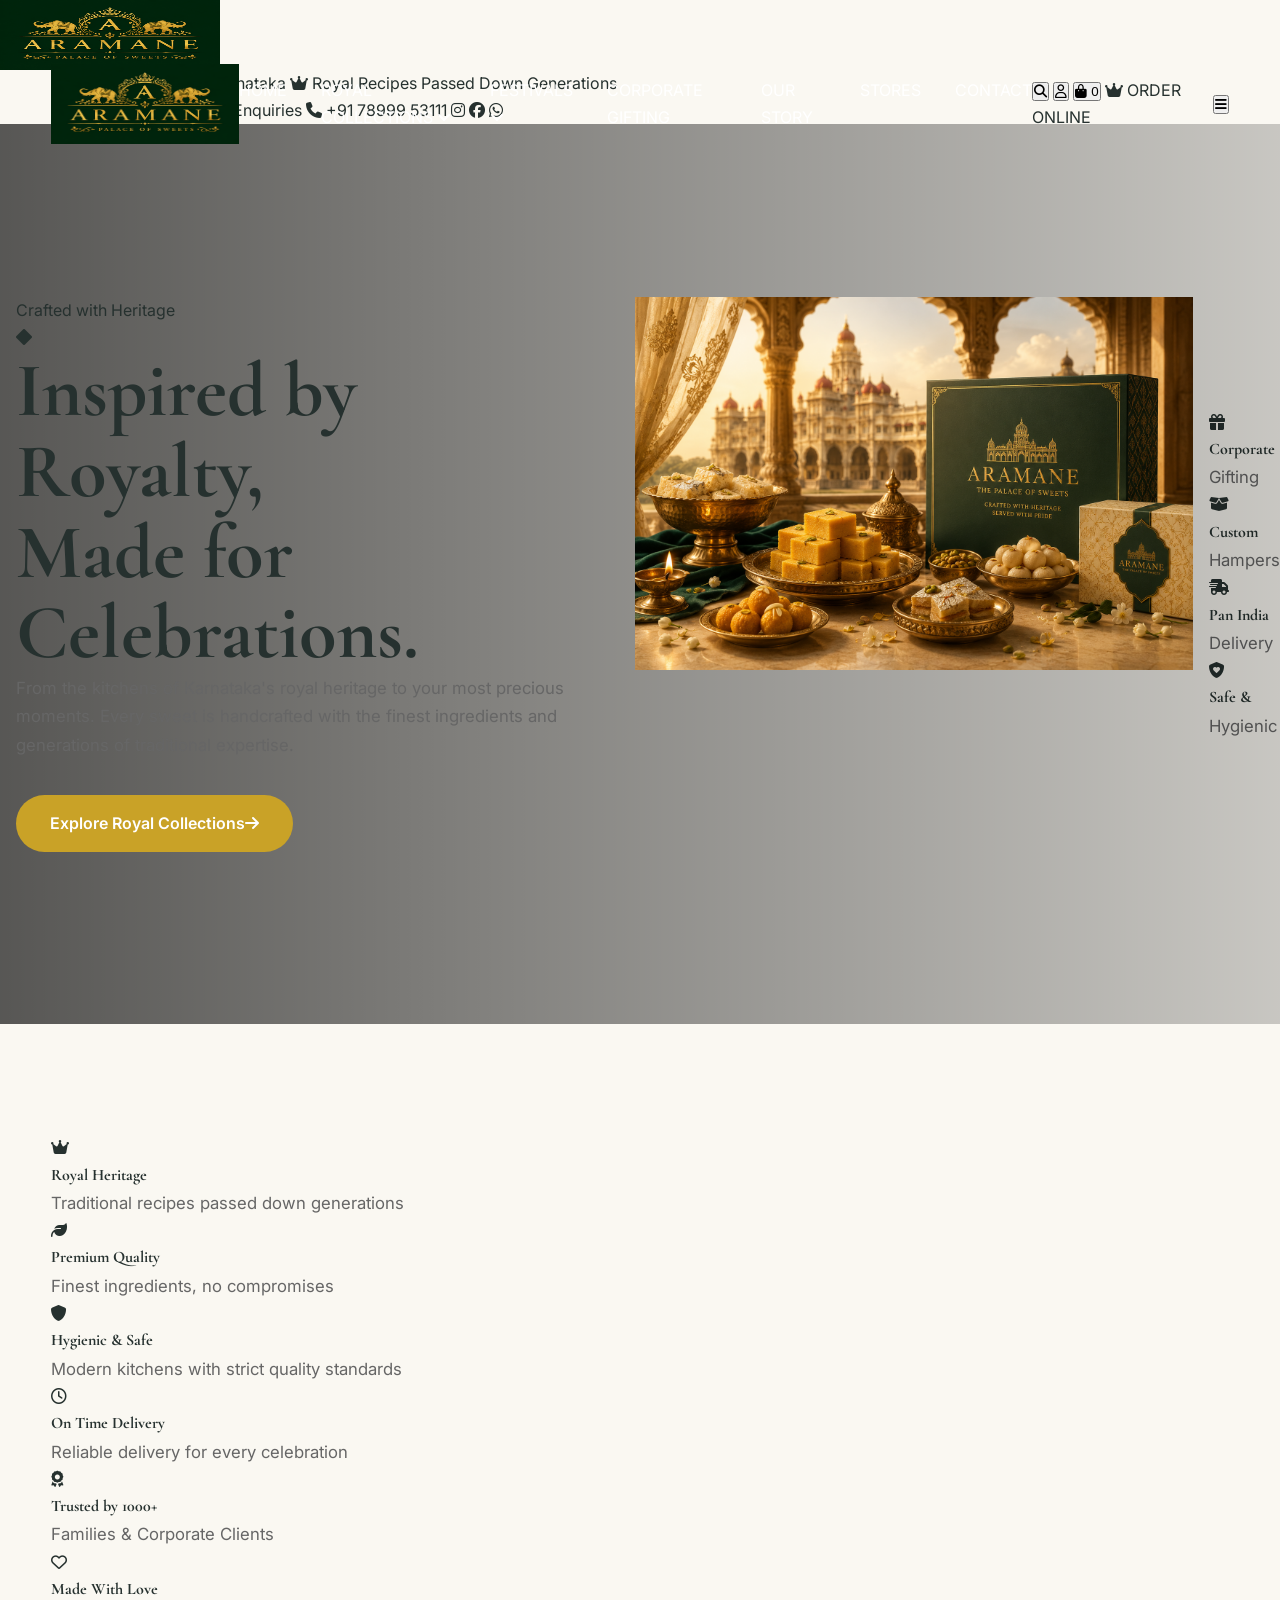
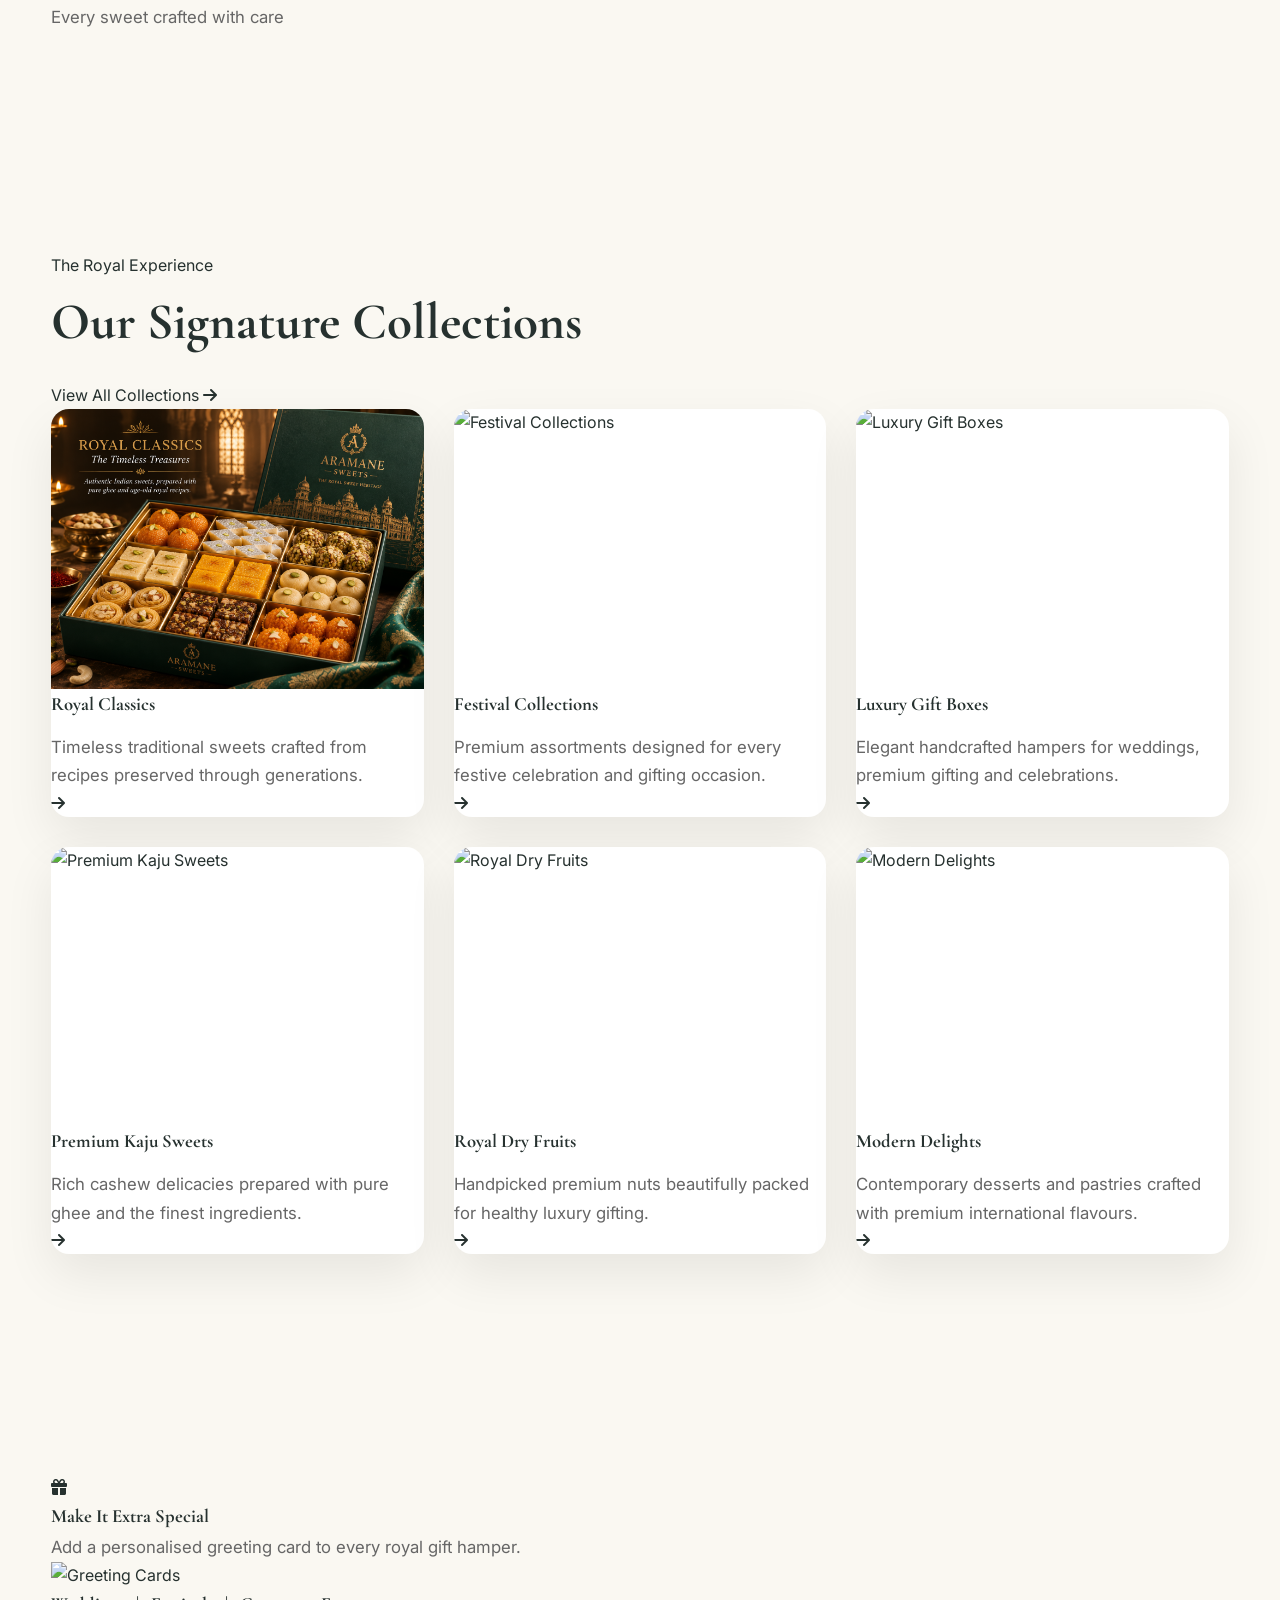
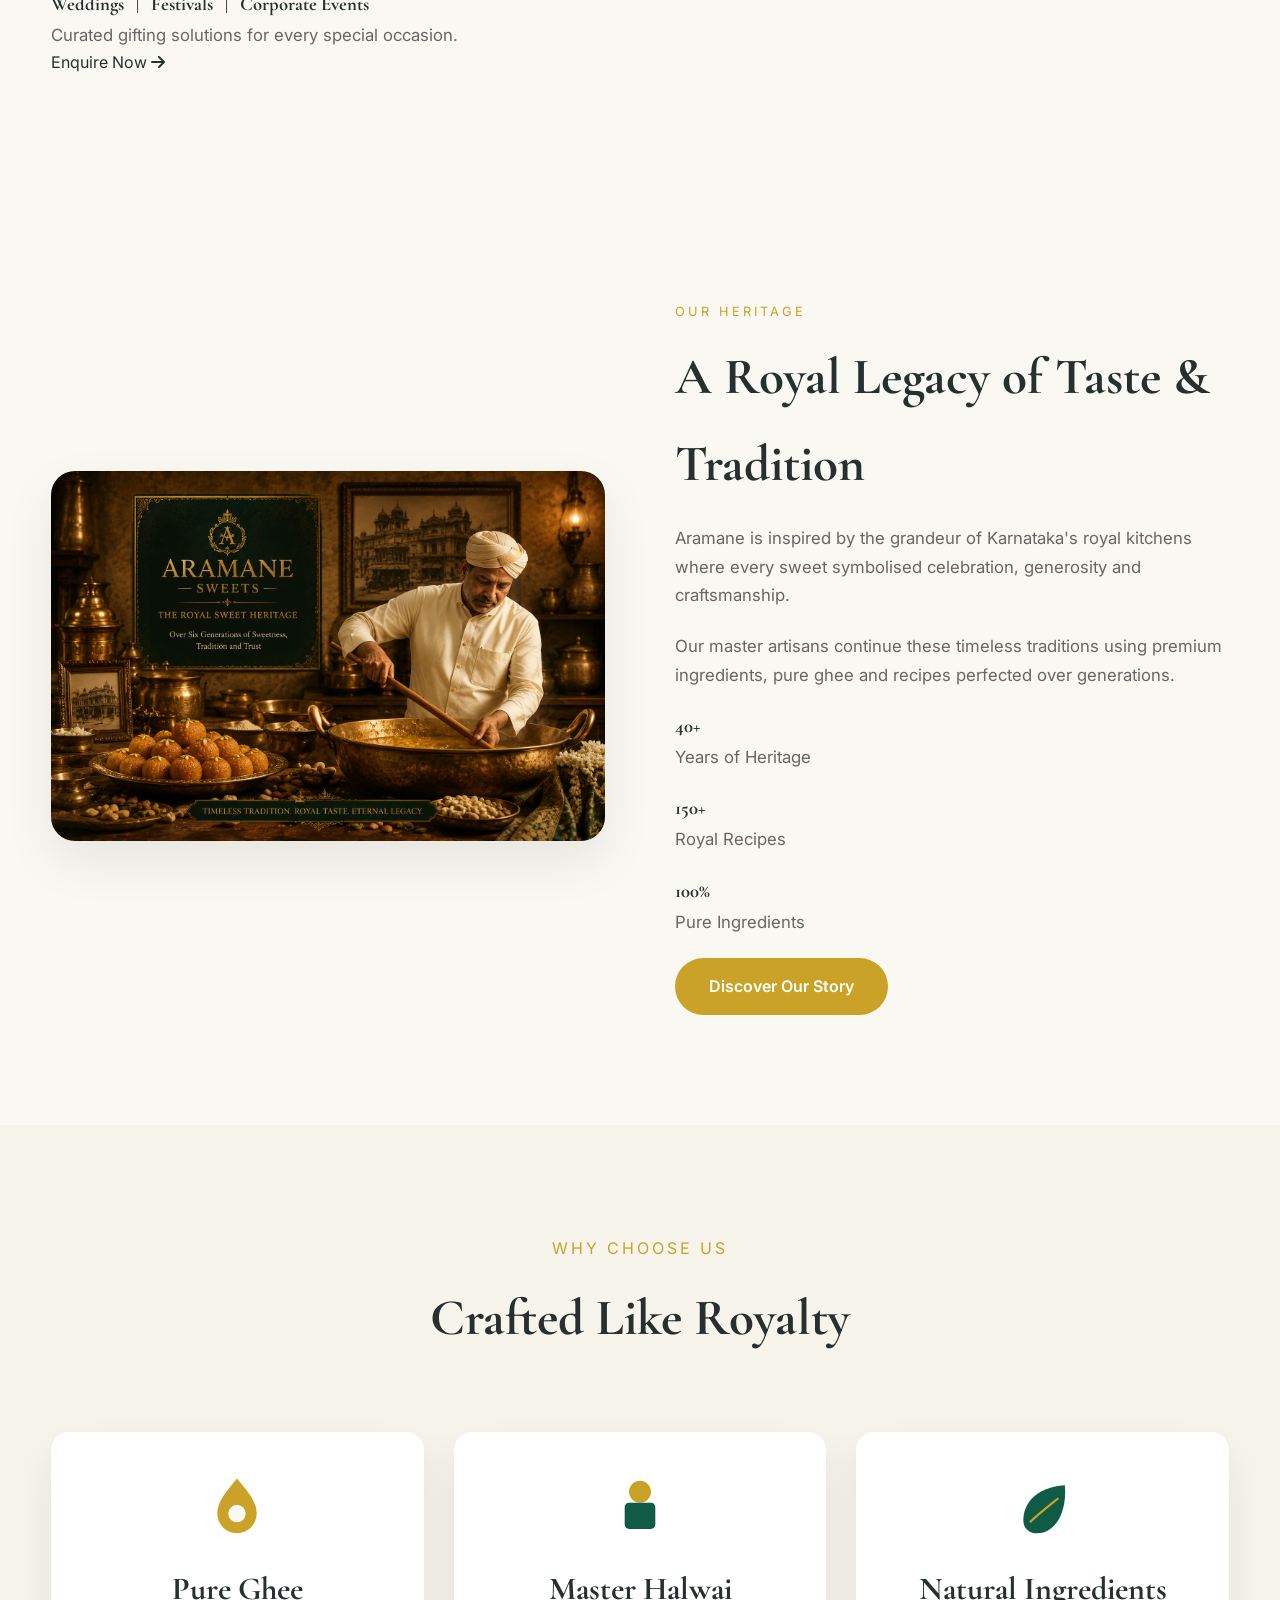
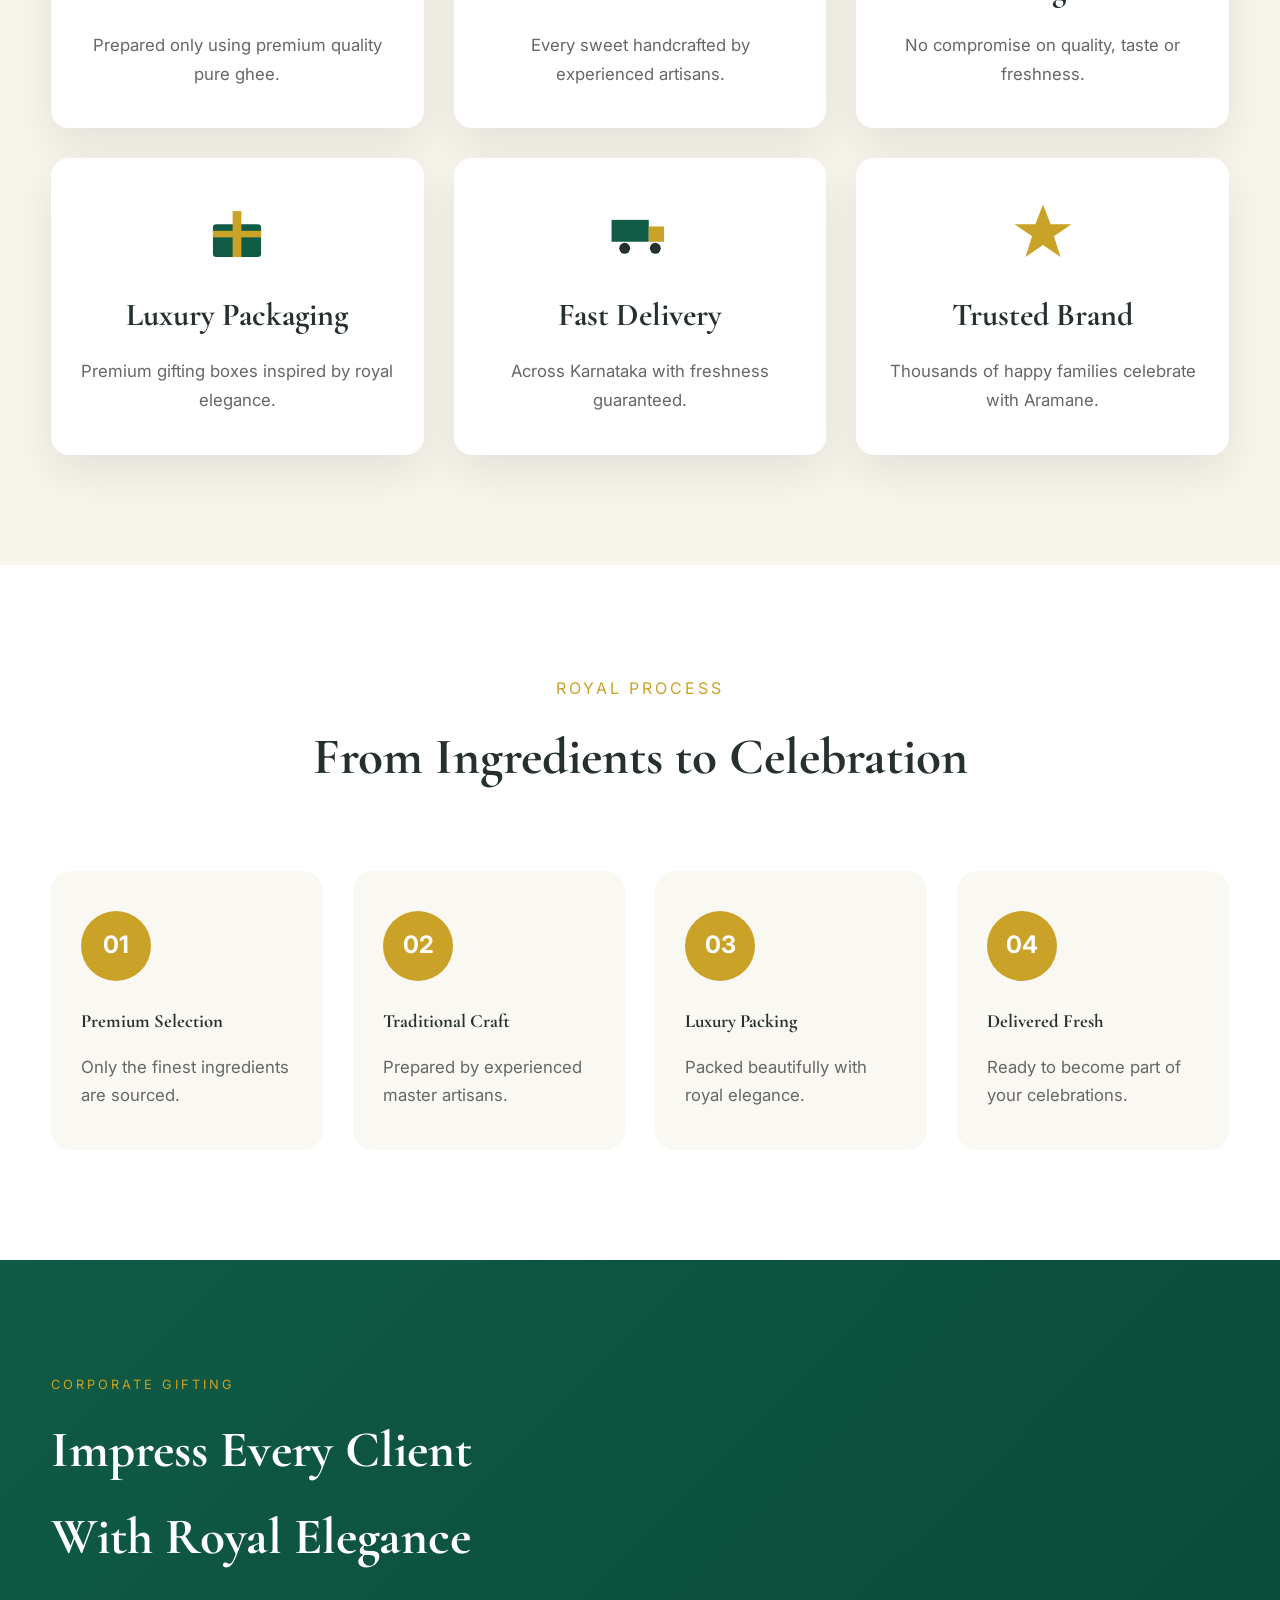
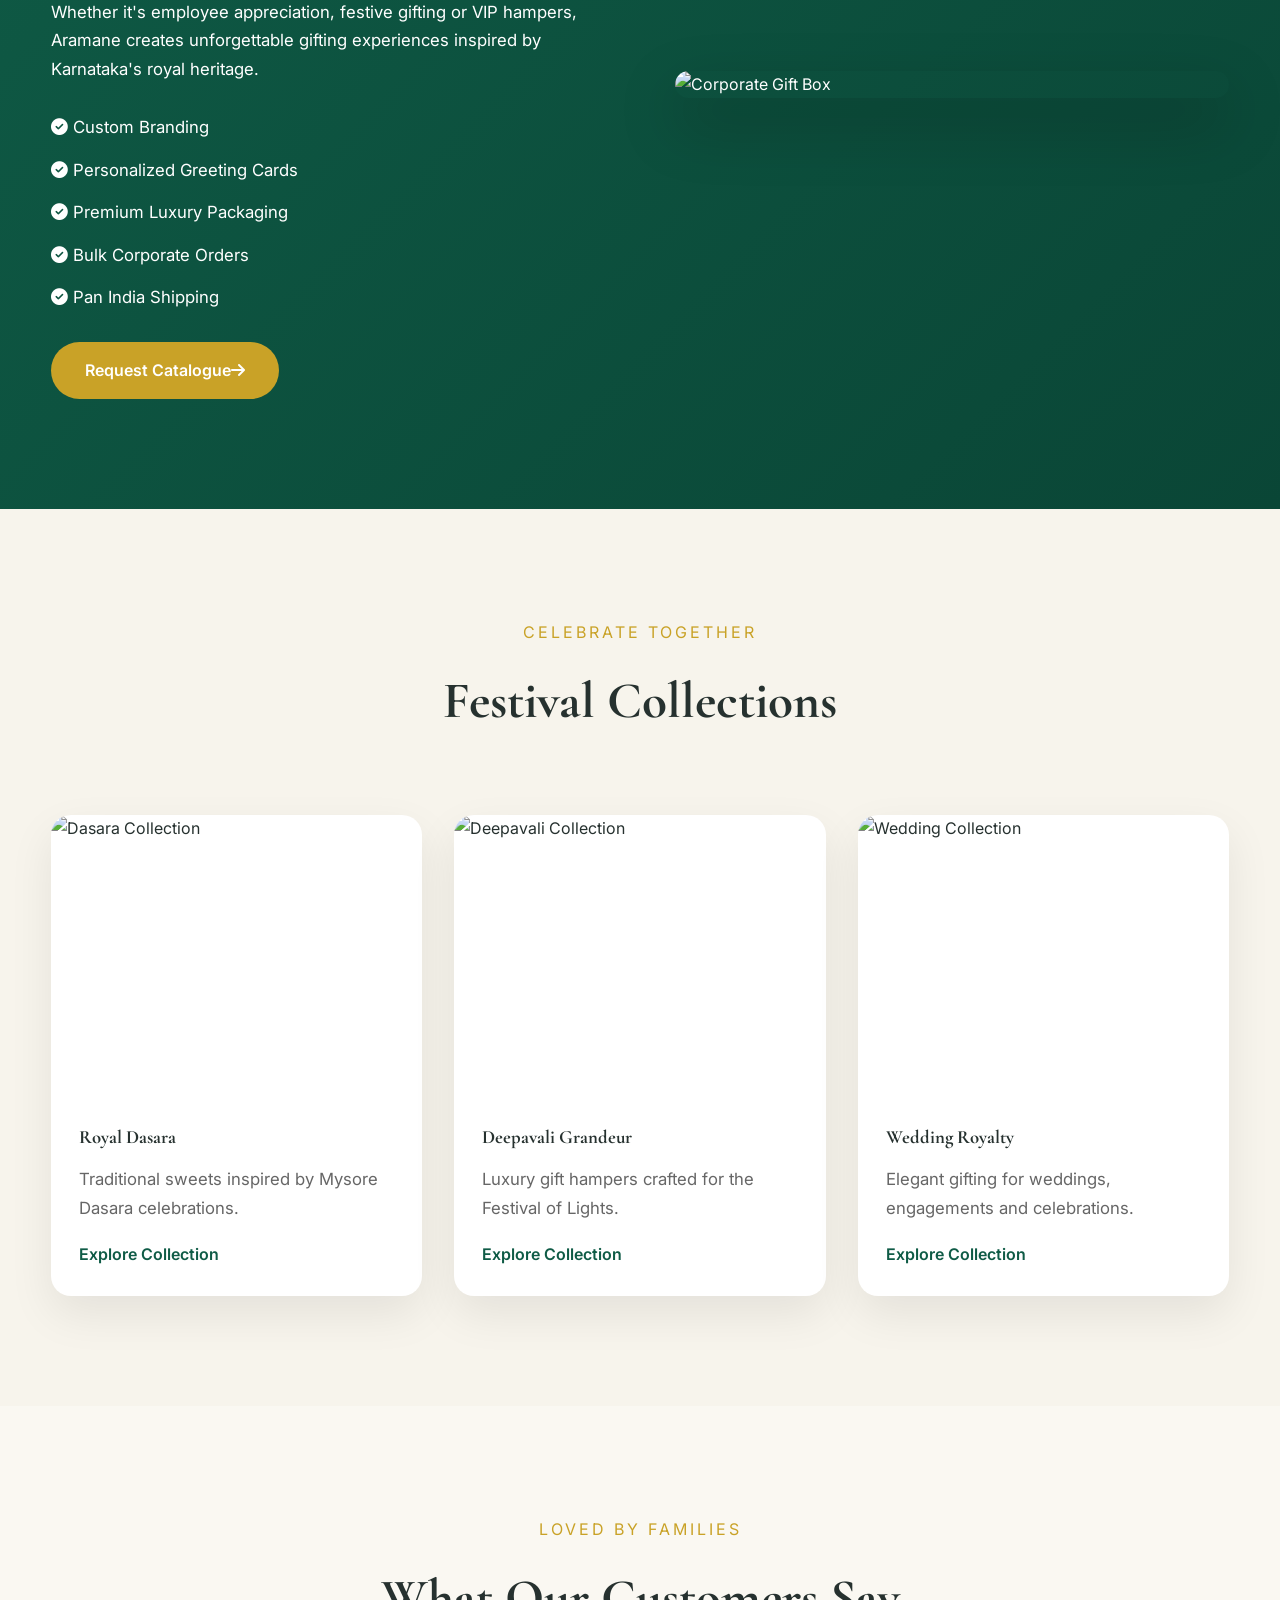
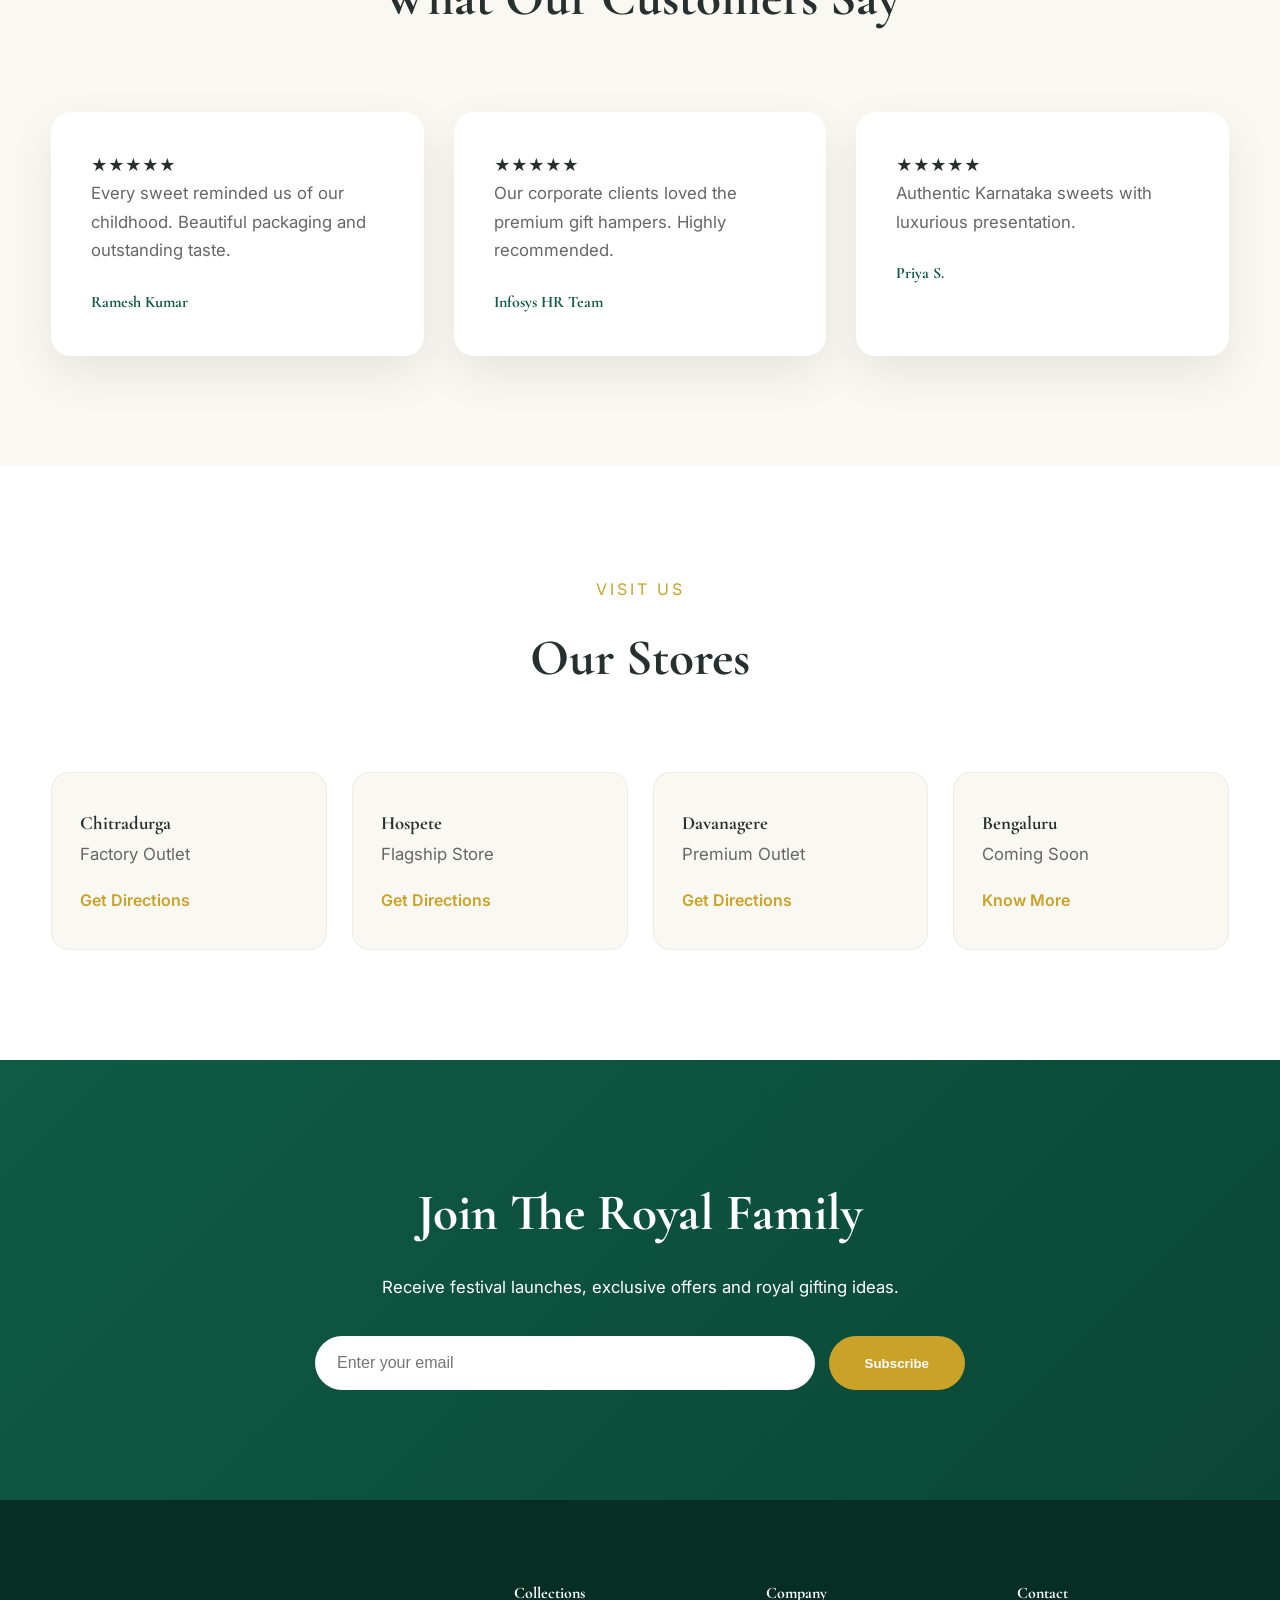
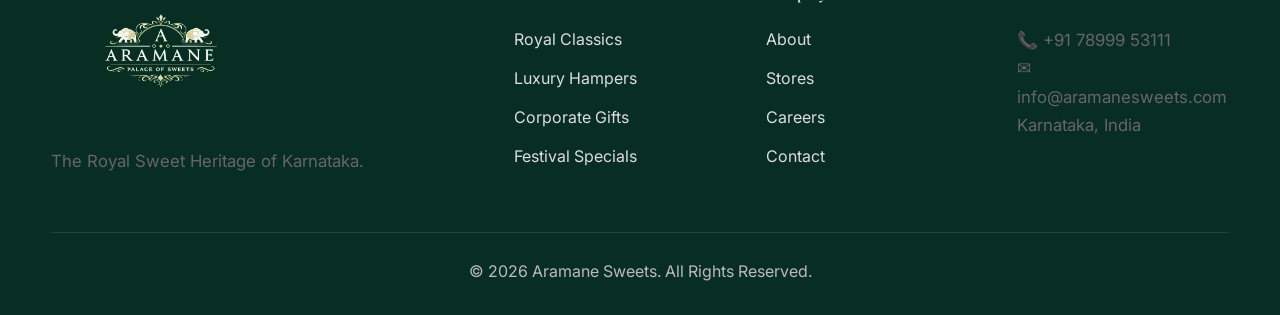
==== index.html @ 85ec9b0d "new index" ====
<!DOCTYPE html>
<html lang="en">

<head>

    <meta charset="UTF-8">

    <meta name="viewport"
          content="width=device-width, initial-scale=1.0">

    <title>Aramane Sweets | Palace of Sweets</title>

    <meta name="description"
          content="Luxury sweets inspired by Karnataka's royal heritage.">

    <!-- Fonts -->

    <link rel="preconnect"
          href="https://fonts.googleapis.com">

    <link rel="preconnect"
          href="https://fonts.gstatic.com"
          crossorigin>

    <link href="https://fonts.googleapis.com/css2?family=Cormorant+Garamond:wght@400;500;600;700&family=Inter:wght@300;400;500;600;700&display=swap"
          rel="stylesheet">

    <!-- Icons -->

    <link rel="stylesheet"
          href="https://cdnjs.cloudflare.com/ajax/libs/font-awesome/6.6.0/css/all.min.css">

    <!-- CSS -->

    <link rel="stylesheet"
          href="css/style.css">

</head>

<body>


<!-- ===================================
LOADER
=================================== -->

<div id="loader">

    <div class="loader-content">

        <img src="assets/logo/logo.png"
             class="loader-logo"
             alt="Aramane" width="220" height="70">

        <div class="loader-line"></div>

    </div>

</div>



<!-- ===================================
TOP BAR
=================================== -->

<div class="topbar">

    <div class="container topbar-flex">

        <div class="topbar-left">

            <span>

                <i class="fa-solid fa-landmark"></i>

                Proudly Crafted in Karnataka

            </span>

            <span>

                <i class="fa-solid fa-crown"></i>

                Royal Recipes Passed Down Generations

            </span>

        </div>


        <div class="topbar-right">

            <a href="#">

                Bulk Orders /
                Corporate Enquiries

            </a>

            <a href="tel:+917899953111">

                <i class="fa-solid fa-phone"></i>

                +91 78999 53111

            </a>

            <a href="#">

                <i class="fab fa-instagram"></i>

            </a>

            <a href="#">

                <i class="fab fa-facebook"></i>

            </a>

            <a href="#">

                <i class="fab fa-whatsapp"></i>

            </a>

        </div>

    </div>

</div>



<!-- ===================================
HEADER
=================================== -->

<header id="header">

<div class="container">

<nav class="navbar">


<!-- LOGO -->

<a href="index.html"
   class="logo">

<img
            src="assets/logo/logo.png"
            alt="Aramane Sweets"
            class="loader-logo"
            width="220"
            height="80"
            loading="eager"
            decoding="async">
</a>



<!-- MENU -->

<ul class="menu">

<li>

<a class="active"
   href="#">

HOME

</a>

</li>


<li class="dropdown">

<a href="#">

ROYAL COLLECTIONS

<i class="fa-solid fa-angle-down"></i>

</a>

</li>


<li class="dropdown">

<a href="#">

FESTIVALS

<i class="fa-solid fa-angle-down"></i>

</a>

</li>


<li>

<a href="#">

CORPORATE GIFTING

</a>

</li>


<li>

<a href="#">

OUR STORY

</a>

</li>


<li>

<a href="#">

STORES

</a>

</li>


<li>

<a href="#">

CONTACT

</a>

</li>

</ul>




<!-- RIGHT SIDE -->

<div class="nav-actions">


<button class="icon-btn">

<i class="fa-solid fa-magnifying-glass"></i>

</button>


<button class="icon-btn">

<i class="fa-regular fa-user"></i>

</button>



<button class="icon-btn cart-btn">

<i class="fa-solid fa-bag-shopping"></i>

<span class="cart-count">

0

</span>

</button>



<a href="#"

class="order-btn">

<i class="fa-solid fa-crown"></i>

ORDER ONLINE

</a>

</div>




<!-- MOBILE -->

<button class="mobile-toggle">

<i class="fa-solid fa-bars"></i>

</button>


</nav>

</div>

</header>



<!-- ===================================
HERO STARTS HERE
=================================== -->

<section class="hero">

<div class="hero-overlay"></div>

<div class="container hero-grid">

<!-- Left content starts here -->
<div class="hero-content">

    <span class="hero-tag">

        Crafted with Heritage

    </span>

    <div class="hero-divider">

        <span></span>

        <i class="fa-solid fa-diamond"></i>

        <span></span>

    </div>

    <h1>

        Inspired by Royalty,<br>

        <span>Made for Celebrations.</span>

    </h1>

    <p>

        From the kitchens of Karnataka's royal heritage
        to your most precious moments. Every sweet is
        handcrafted with the finest ingredients and
        generations of traditional expertise.

    </p>

    <div class="hero-buttons">

        <a href="#collections" class="btn-primary">

            Explore Royal Collections

            <i class="fa-solid fa-arrow-right"></i>

        </a>

    </div>

    <div class="hero-slider">

        <span class="active"></span>

        <span></span>

        <span></span>

    </div>

</div>


<!-- ==========================
Hero Right
========================== -->

<div class="hero-image">

    <img
        src="assets/images/hero.png"
        alt="Luxury Sweet Gift Box">

</div>

</div>



<!-- ==========================
Floating Feature Panel
========================== -->

<div class="floating-panel">

    <div class="floating-card">

        <i class="fa-solid fa-gift"></i>

        <div>

            <h4>Corporate</h4>

            <p>Gifting</p>

        </div>

    </div>

    <div class="floating-card">

        <i class="fa-solid fa-box-open"></i>

        <div>

            <h4>Custom</h4>

            <p>Hampers</p>

        </div>

    </div>

    <div class="floating-card">

        <i class="fa-solid fa-truck-fast"></i>

        <div>

            <h4>Pan India</h4>

            <p>Delivery</p>

        </div>

    </div>

    <div class="floating-card">

        <i class="fa-solid fa-shield-heart"></i>

        <div>

            <h4>Safe &</h4>

            <p>Hygienic</p>

        </div>

    </div>

</div>

</section>


<!-- ==========================
Highlights Strip
========================== -->

<section class="highlights">

<div class="container">

<div class="highlight-grid">


<div class="highlight-item">

<i class="fa-solid fa-crown"></i>

<div>

<h4>Royal Heritage</h4>

<p>Traditional recipes passed down generations</p>

</div>

</div>


<div class="highlight-item">

<i class="fa-solid fa-leaf"></i>

<div>

<h4>Premium Quality</h4>

<p>Finest ingredients, no compromises</p>

</div>

</div>


<div class="highlight-item">

<i class="fa-solid fa-shield"></i>

<div>

<h4>Hygienic & Safe</h4>

<p>Modern kitchens with strict quality standards</p>

</div>

</div>


<div class="highlight-item">

<i class="fa-regular fa-clock"></i>

<div>

<h4>On Time Delivery</h4>

<p>Reliable delivery for every celebration</p>

</div>

</div>


<div class="highlight-item">

<i class="fa-solid fa-award"></i>

<div>

<h4>Trusted by 1000+</h4>

<p>Families & Corporate Clients</p>

</div>

</div>


<div class="highlight-item">

<i class="fa-regular fa-heart"></i>

<div>

<h4>Made With Love</h4>

<p>Every sweet crafted with care</p>

</div>

</div>

</div>

</div>

</section>



<!-- ==========================
Signature Collections
========================== -->

<section id="collections" class="collections">

<div class="container">

<div class="section-header">

<span>

The Royal Experience

</span>

<h2>

Our Signature Collections

</h2>

<a href="#">

View All Collections

<i class="fa-solid fa-arrow-right"></i>

</a>

</div>

<div class="collection-grid">
    <!-- ==========================
Collection 01
========================== -->

<article class="collection-card">

    <div class="card-image">

        <img src="assets/images/royal-classics.png"
             alt="Royal Classics">

    </div>

    <div class="card-content">

        <h3>Royal Classics</h3>

        <p>
            Timeless traditional sweets crafted from
            recipes preserved through generations.
        </p>

        <a href="#" class="circle-btn">

            <i class="fa-solid fa-arrow-right"></i>

        </a>

    </div>

</article>



<!-- ==========================
Collection 02
========================== -->

<article class="collection-card">

    <div class="card-image">

        <img src="assets/images/festival.png"
             alt="Festival Collections">

    </div>

    <div class="card-content">

        <h3>Festival Collections</h3>

        <p>
            Premium assortments designed for every
            festive celebration and gifting occasion.
        </p>

        <a href="#" class="circle-btn">

            <i class="fa-solid fa-arrow-right"></i>

        </a>

    </div>

</article>



<!-- ==========================
Collection 03
========================== -->

<article class="collection-card">

    <div class="card-image">

        <img src="assets/images/luxury-box.png"
             alt="Luxury Gift Boxes">

    </div>

    <div class="card-content">

        <h3>Luxury Gift Boxes</h3>

        <p>
            Elegant handcrafted hampers for weddings,
            premium gifting and celebrations.
        </p>

        <a href="#" class="circle-btn">

            <i class="fa-solid fa-arrow-right"></i>

        </a>

    </div>

</article>



<!-- ==========================
Collection 04
========================== -->

<article class="collection-card">

    <div class="card-image">

        <img src="assets/images/kaju.png"
             alt="Premium Kaju Sweets">

    </div>

    <div class="card-content">

        <h3>Premium Kaju Sweets</h3>

        <p>
            Rich cashew delicacies prepared with
            pure ghee and the finest ingredients.
        </p>

        <a href="#" class="circle-btn">

            <i class="fa-solid fa-arrow-right"></i>

        </a>

    </div>

</article>



<!-- ==========================
Collection 05
========================== -->

<article class="collection-card">

    <div class="card-image">

        <img src="assets/images/dryfruits.png"
             alt="Royal Dry Fruits">

    </div>

    <div class="card-content">

        <h3>Royal Dry Fruits</h3>

        <p>
            Handpicked premium nuts beautifully packed
            for healthy luxury gifting.
        </p>

        <a href="#" class="circle-btn">

            <i class="fa-solid fa-arrow-right"></i>

        </a>

    </div>

</article>



<!-- ==========================
Collection 06
========================== -->

<article class="collection-card">

    <div class="card-image">

        <img src="assets/images/desserts.png"
             alt="Modern Delights">

    </div>

    <div class="card-content">

        <h3>Modern Delights</h3>

        <p>
            Contemporary desserts and pastries crafted
            with premium international flavours.
        </p>

        <a href="#" class="circle-btn">

            <i class="fa-solid fa-arrow-right"></i>

        </a>

    </div>

</article>

</div>

</div>

</section>



<!-- ==========================
Special Banner
========================== -->

<section class="special-banner">

<div class="container">

<div class="banner-wrapper">

<div class="banner-left">

<div class="gift-icon">

<i class="fa-solid fa-gift"></i>

</div>

<div>

<h3>Make It Extra Special</h3>

<p>

Add a personalised greeting card
to every royal gift hamper.

</p>

</div>

</div>



<div class="banner-center">

<img src="assets/images/cards.png"

alt="Greeting Cards">

</div>



<div class="banner-right">

<h3>

Weddings &nbsp; | &nbsp;
Festivals &nbsp; | &nbsp;
Corporate Events

</h3>

<p>

Curated gifting solutions
for every special occasion.

</p>

<a href="#"

class="banner-btn">

Enquire Now

<i class="fa-solid fa-arrow-right"></i>

</a>

</div>

</div>

</div>

</section>



<!-- ==========================
Next Section Starts Here
========================== -->

<section class="heritage">

<div class="container">
    <div class="heritage-grid">

    <!-- ==========================
    Left Image
    ========================== -->

    <div class="heritage-image">

        <img src="assets/images/heritage.png"
             alt="Royal Sweet Making">

    </div>


    <!-- ==========================
    Right Content
    ========================== -->

    <div class="heritage-content">

        <span class="section-tag">

            Our Heritage

        </span>

        <h2>

            A Royal Legacy of
            Taste & Tradition

        </h2>

        <p>

            Aramane is inspired by the grandeur of
            Karnataka's royal kitchens where every
            sweet symbolised celebration, generosity
            and craftsmanship.

        </p>

        <p>

            Our master artisans continue these timeless
            traditions using premium ingredients, pure
            ghee and recipes perfected over generations.

        </p>

        <div class="heritage-stats">

            <div class="stat">

                <h3>40+</h3>

                <p>Years of Heritage</p>

            </div>

            <div class="stat">

                <h3>150+</h3>

                <p>Royal Recipes</p>

            </div>

            <div class="stat">

                <h3>100%</h3>

                <p>Pure Ingredients</p>

            </div>

        </div>

        <a href="#" class="btn-primary">

            Discover Our Story

        </a>

    </div>

</div>

</div>

</section>



<!-- ======================================
WHY CHOOSE ARAMANE
====================================== -->

<section class="why">

<div class="container">

<div class="section-title">

<span>

Why Choose Us

</span>

<h2>

Crafted Like Royalty

</h2>

</div>



<div class="why-grid">

<div class="why-card">

<img src="assets/icons/ghee.svg"
     alt="Pure Ghee">

<h3>

Pure Ghee

</h3>

<p>

Prepared only using premium
quality pure ghee.

</p>

</div>



<div class="why-card">

<img src="assets/icons/chef.svg"
     alt="Master Halwai">

<h3>

Master Halwai

</h3>

<p>

Every sweet handcrafted by
experienced artisans.

</p>

</div>



<div class="why-card">

<img src="assets/icons/leaf.svg"
     alt="Natural Ingredients">

<h3>

Natural Ingredients

</h3>

<p>

No compromise on quality,
taste or freshness.

</p>

</div>



<div class="why-card">

<img src="assets/icons/gift.svg"
     alt="Luxury Packaging">

<h3>

Luxury Packaging

</h3>

<p>

Premium gifting boxes inspired
by royal elegance.

</p>

</div>



<div class="why-card">

<img src="assets/icons/truck.svg"
     alt="Delivery">

<h3>

Fast Delivery

</h3>

<p>

Across Karnataka with
freshness guaranteed.

</p>

</div>



<div class="why-card">

<img src="assets/icons/star.svg"
     alt="Trusted">

<h3>

Trusted Brand

</h3>

<p>

Thousands of happy families
celebrate with Aramane.

</p>

</div>

</div>

</div>

</section>



<!-- ======================================
ROYAL PROCESS
====================================== -->

<section class="process">

<div class="container">

<div class="section-title">

<span>

Royal Process

</span>

<h2>

From Ingredients to Celebration

</h2>

</div>



<div class="process-grid">


<div class="step">

<div class="number">

01

</div>

<h3>

Premium Selection

</h3>

<p>

Only the finest ingredients
are sourced.

</p>

</div>



<div class="step">

<div class="number">

02

</div>

<h3>

Traditional Craft

</h3>

<p>

Prepared by experienced
master artisans.

</p>

</div>



<div class="step">

<div class="number">

03

</div>

<h3>

Luxury Packing

</h3>

<p>

Packed beautifully with
royal elegance.

</p>

</div>



<div class="step">

<div class="number">

04

</div>

<h3>

Delivered Fresh

</h3>

<p>

Ready to become part of
your celebrations.

</p>

</div>

</div>

</div>

</section>



<!-- ======================================
Corporate Gifting Starts Here
====================================== -->

<section class="corporate">

<div class="container">

<div class="corporate-grid">
    <!-- ======================================
Corporate Left
====================================== -->

<div class="corporate-content">

    <span class="section-tag">

        Corporate Gifting

    </span>

    <h2>

        Impress Every Client<br>

        With Royal Elegance

    </h2>

    <p>

        Whether it's employee appreciation,
        festive gifting or VIP hampers,
        Aramane creates unforgettable gifting
        experiences inspired by Karnataka's
        royal heritage.

    </p>

    <ul class="corporate-list">

        <li>

            <i class="fa-solid fa-circle-check"></i>

            Custom Branding

        </li>

        <li>

            <i class="fa-solid fa-circle-check"></i>

            Personalized Greeting Cards

        </li>

        <li>

            <i class="fa-solid fa-circle-check"></i>

            Premium Luxury Packaging

        </li>

        <li>

            <i class="fa-solid fa-circle-check"></i>

            Bulk Corporate Orders

        </li>

        <li>

            <i class="fa-solid fa-circle-check"></i>

            Pan India Shipping

        </li>

    </ul>

    <a href="#" class="btn-primary">

        Request Catalogue

        <i class="fa-solid fa-arrow-right"></i>

    </a>

</div>


<!-- ======================================
Corporate Image
====================================== -->

<div class="corporate-image">

    <img src="assets/images/corporate-box.png"

         alt="Corporate Gift Box">

</div>

</div>

</div>

</section>



<!-- ======================================
Festival Collections
====================================== -->

<section class="festival">

<div class="container">

<div class="section-title">

<span>

Celebrate Together

</span>

<h2>

Festival Collections

</h2>

</div>



<div class="festival-grid">



<article class="festival-card">

<img src="assets/images/dasara.png"

alt="Dasara Collection">

<div class="festival-content">

<h3>

Royal Dasara

</h3>

<p>

Traditional sweets inspired by
Mysore Dasara celebrations.

</p>

<a href="#">

Explore Collection

</a>

</div>

</article>



<article class="festival-card">

<img src="assets/images/deepavali.png"

alt="Deepavali Collection">

<div class="festival-content">

<h3>

Deepavali Grandeur

</h3>

<p>

Luxury gift hampers crafted for
the Festival of Lights.

</p>

<a href="#">

Explore Collection

</a>

</div>

</article>



<article class="festival-card">

<img src="assets/images/wedding.png"

alt="Wedding Collection">

<div class="festival-content">

<h3>

Wedding Royalty

</h3>

<p>

Elegant gifting for weddings,
engagements and celebrations.

</p>

<a href="#">

Explore Collection

</a>

</div>

</article>

</div>

</div>

</section>



<!-- ======================================
Testimonials
====================================== -->

<section class="testimonial">

<div class="container">

<div class="section-title">

<span>

Loved by Families

</span>

<h2>

What Our Customers Say

</h2>

</div>



<div class="testimonial-grid">

<div class="testimonial-card">

★★★★★

<p>

Every sweet reminded us of
our childhood. Beautiful
packaging and outstanding taste.

</p>

<h4>

Ramesh Kumar

</h4>

</div>



<div class="testimonial-card">

★★★★★

<p>

Our corporate clients loved
the premium gift hampers.
Highly recommended.

</p>

<h4>

Infosys HR Team

</h4>

</div>



<div class="testimonial-card">

★★★★★

<p>

Authentic Karnataka sweets
with luxurious presentation.

</p>

<h4>

Priya S.

</h4>

</div>

</div>

</div>

</section>



<!-- ======================================
Stores
====================================== -->

<section class="stores">

<div class="container">

<div class="section-title">

<span>

Visit Us

</span>

<h2>

Our Stores

</h2>

</div>



<div class="store-grid">

<div class="store-card">

<h3>

Chitradurga

</h3>

<p>

Factory Outlet

</p>

<a href="#">

Get Directions

</a>

</div>



<div class="store-card">

<h3>

Hospete

</h3>

<p>

Flagship Store

</p>

<a href="#">

Get Directions

</a>

</div>



<div class="store-card">

<h3>

Davanagere

</h3>

<p>

Premium Outlet

</p>

<a href="#">

Get Directions

</a>

</div>



<div class="store-card">

<h3>

Bengaluru

</h3>

<p>

Coming Soon

</p>

<a href="#">

Know More

</a>

</div>

</div>

</div>

</section>



<!-- ======================================
Newsletter
====================================== -->

<section class="newsletter">

<div class="container">

<h2>

Join The Royal Family

</h2>

<p>

Receive festival launches,
exclusive offers and royal
gifting ideas.

</p>

<form>

<input type="email"

placeholder="Enter your email">

<button>

Subscribe

</button>

</form>

</div>

</section>



<!-- ======================================
Footer
====================================== -->

<footer>

<div class="container">

<div class="footer-grid">

<div>

<img src="assets/logo/logo-white.png"

alt="Aramane"

style="max-width:220px;margin-bottom:20px;">

<p>

The Royal Sweet Heritage of Karnataka.

</p>

</div>



<div>

<h4>

Collections

</h4>

<ul>

<li><a href="#">Royal Classics</a></li>

<li><a href="#">Luxury Hampers</a></li>

<li><a href="#">Corporate Gifts</a></li>

<li><a href="#">Festival Specials</a></li>

</ul>

</div>



<div>

<h4>

Company

</h4>

<ul>

<li><a href="#">About</a></li>

<li><a href="#">Stores</a></li>

<li><a href="#">Careers</a></li>

<li><a href="#">Contact</a></li>

</ul>

</div>



<div>

<h4>

Contact

</h4>

<p>

📞 +91 78999 53111

</p>

<p>

✉ info@aramanesweets.com

</p>

<p>

Karnataka, India

</p>

</div>

</div>



<div class="copyright">

© 2026 Aramane Sweets.
All Rights Reserved.

</div>

</div>

</footer>



<script src="js/app.js"></script>

</body>

</html>
---- css/style.css ----
/* ==========================================================
Aramane Website - style.css V1
Foundation + Header + Hero + Collections + Heritage
========================================================== */

/* ---------- RESET ---------- */
*,
*::before,
*::after{
  margin:0;
  padding:0;
  box-sizing:border-box;
}
html{scroll-behavior:smooth}
body{
  font-family:"Inter",sans-serif;
  background:#FAF8F2;
  color:#26312F;
  line-height:1.7;
  overflow-x:hidden;
}
img{max-width:100%;display:block}
a{text-decoration:none;color:inherit}
ul{list-style:none}

/* ---------- VARIABLES ---------- */
:root{
  --green:#0F5B46;
  --green-dark:#0A4636;
  --gold:#C9A227;
  --ivory:#FAF8F2;
  --white:#fff;
  --text:#26312F;
  --muted:#666;
  --radius:18px;
  --shadow:0 20px 50px rgba(0,0,0,.08);
  --transition:.35s ease;
  --container:1200px;
}

/* ---------- TYPOGRAPHY ---------- */
h1,h2,h3,h4{
  font-family:"Cormorant Garamond",serif;
  font-weight:700;
}
h1{font-size:clamp(3rem,6vw,5.5rem);line-height:1.05}
h2{font-size:clamp(2.2rem,4vw,3.8rem);margin-bottom:1rem}
p{color:var(--muted);font-size:1.05rem}

/* ---------- LAYOUT ---------- */
.container{
  width:min(var(--container),92%);
  margin-inline:auto;
}
section{padding:110px 0}
.section-tag{
  display:inline-block;
  color:var(--gold);
  text-transform:uppercase;
  letter-spacing:3px;
  font-size:.8rem;
  margin-bottom:12px;
}
.section-title{
  text-align:center;
  margin-bottom:70px;
}
.section-title span{
  color:var(--gold);
  text-transform:uppercase;
  letter-spacing:3px;
}
.section-title h2{margin-top:12px}

/* ---------- BUTTONS ---------- */
.btn-primary,
.btn-outline{
  display:inline-flex;
  align-items:center;
  justify-content:center;
  padding:15px 34px;
  border-radius:999px;
  transition:var(--transition);
  font-weight:600;
}
.btn-primary{
  background:var(--gold);
  color:#fff;
}
.btn-primary:hover{
  transform:translateY(-4px);
  box-shadow:0 15px 35px rgba(201,162,39,.35);
}
.btn-outline{
  border:1px solid #fff;
  color:#fff;
}
.btn-outline:hover{
  background:#fff;
  color:var(--green);
}

/* ---------- TOP BAR ---------- */
.announcement{
  background:var(--green);
  color:#fff;
  text-align:center;
  padding:12px;
  font-size:.9rem;
}

/* ---------- HEADER ---------- */
#header{
  position:absolute;
  top:44px;
  left:0;
  width:100%;
  z-index:50;
}
.navbar{
  display:flex;
  justify-content:space-between;
  align-items:center;
  padding:20px 0;
}
.logo{
  color:#fff;
  font-size:2rem;
  font-family:"Cormorant Garamond",serif;
}
.menu{
  display:flex;
  gap:34px;
}
.menu a{
  color:#fff;
  transition:var(--transition);
}
.menu a:hover{color:var(--gold)}

/* ---------- HERO ---------- */
.hero{
  min-height:100vh;
  position:relative;
  display:flex;
  align-items:center;
}
.hero-bg,
.hero-bg img{
  position:absolute;
  inset:0;
  width:100%;
  height:100%;
  object-fit:cover;
}
.hero-overlay{
  position:absolute;
  inset:0;
  background:linear-gradient(90deg,rgba(0,0,0,.65),rgba(0,0,0,.2));
}
.hero-grid{
  position:relative;
  z-index:2;
  display:grid;
  grid-template-columns:1fr 1fr;
  gap:60px;
}
.hero-left{color:#fff}
.hero-left h1{color:#fff;margin:20px 0}
.hero-left p{color:#ececec;max-width:600px}
.hero-buttons{
  display:flex;
  gap:18px;
  margin-top:35px;
}
.hero-features{
  display:flex;
  gap:40px;
  margin-top:60px;
}
.hero-features h3{
  color:var(--gold);
  font-size:2rem;
}

/* ---------- COLLECTIONS ---------- */
.collection-grid{
  display:grid;
  grid-template-columns:repeat(3,1fr);
  gap:30px;
}
.collection-card{
  background:#fff;
  border-radius:var(--radius);
  overflow:hidden;
  box-shadow:var(--shadow);
  transition:var(--transition);
}
.collection-card:hover{
  transform:translateY(-10px);
}
.collection-card img{
  aspect-ratio:4/3;
  object-fit:cover;
}
.collection-card-content{
  padding:28px;
}
.collection-card h3{
  margin-bottom:12px;
}

/* ---------- HERITAGE ---------- */
.heritage-grid{
  display:grid;
  grid-template-columns:1fr 1fr;
  gap:70px;
  align-items:center;
}
.heritage-image img{
  border-radius:24px;
  box-shadow:var(--shadow);
}
.heritage-content p{
  margin-bottom:22px;
}
/* ==========================================================
Aramane Website - style.css V2
Adds:
- Why Aramane
- Royal Process
- Corporate Gifting
========================================================== */

/* ---------- WHY ARAMANE ---------- */
.why{
    background:#F7F4EC;
}

.why-grid{
    display:grid;
    grid-template-columns:repeat(3,1fr);
    gap:30px;
}

.why-card{
    background:#fff;
    padding:40px 30px;
    border-radius:18px;
    text-align:center;
    transition:.35s ease;
    box-shadow:0 18px 45px rgba(0,0,0,.08);
}

.why-card:hover{
    transform:translateY(-10px);
}

.why-card img{
    width:70px;
    margin:auto;
    margin-bottom:20px;
}

.why-card h3{
    margin-bottom:15px;
    font-family:"Cormorant Garamond",serif;
    font-size:2rem;
}

.why-card p{
    color:#666;
}

/* ---------- ROYAL PROCESS ---------- */

.process{
    background:#fff;
}

.process-grid{
    display:grid;
    grid-template-columns:repeat(4,1fr);
    gap:30px;
}

.step{
    background:#FAF8F2;
    padding:40px 30px;
    border-radius:20px;
    transition:.35s ease;
    position:relative;
    overflow:hidden;
}

.step:hover{
    transform:translateY(-8px);
    box-shadow:0 20px 50px rgba(0,0,0,.08);
}

.step .number{
    width:70px;
    height:70px;
    border-radius:50%;
    background:#C9A227;
    color:white;
    display:flex;
    align-items:center;
    justify-content:center;
    font-size:1.5rem;
    font-weight:700;
    margin-bottom:25px;
}

.step h3{
    margin-bottom:15px;
}

.step p{
    color:#666;
}

/* ---------- CORPORATE ---------- */

.corporate{
    background:linear-gradient(135deg,#0F5B46,#0A4636);
    color:white;
}

.corporate-grid{
    display:grid;
    grid-template-columns:1fr 1fr;
    gap:70px;
    align-items:center;
}

.corporate h2,
.corporate p,
.corporate li{
    color:white;
}

.corporate-image img{
    border-radius:24px;
    box-shadow:0 25px 60px rgba(0,0,0,.25);
}

.corporate-list{
    margin:30px 0;
}

.corporate-list li{
    margin-bottom:14px;
    font-size:1.05rem;
}

.corporate .btn-primary{
    background:#C9A227;
}

/* ---------- COMMON CARD EFFECT ---------- */

.why-card,
.step,
.corporate-image img{
    transition:all .35s ease;
}

.why-card:hover,
.step:hover,
.corporate-image img:hover{
    transform:translateY(-8px);
}

/* ---------- UTILITIES ---------- */

.text-center{
    text-align:center;
}

.mt-2{
    margin-top:20px;
}

.mt-4{
    margin-top:40px;
}

.mb-4{
    margin-bottom:40px;
}

/* ---------- RESPONSIVE ---------- */

@media(max-width:992px){

.why-grid{
grid-template-columns:repeat(2,1fr);
}

.process-grid{
grid-template-columns:repeat(2,1fr);
}

.corporate-grid{
grid-template-columns:1fr;
}

}

@media(max-width:768px){

.why-grid,
.process-grid{
grid-template-columns:1fr;
}

.step,
.why-card{
padding:30px;
}

}
/* ==========================================================
Aramane Website - style.css V3
Adds:
- Festival Collections
- Testimonials
- Store Locator
- Newsletter
- Footer
========================================================== */

/* ---------- FESTIVAL ---------- */

.festival{
    background:#F7F4EC;
}

.festival-grid{
    display:grid;
    grid-template-columns:repeat(3,1fr);
    gap:32px;
}

.festival-card{
    background:#fff;
    border-radius:20px;
    overflow:hidden;
    box-shadow:0 18px 45px rgba(0,0,0,.08);
    transition:.35s ease;
}

.festival-card:hover{
    transform:translateY(-10px);
}

.festival-card img{
    width:100%;
    aspect-ratio:4/3;
    object-fit:cover;
}

.festival-content{
    padding:28px;
}

.festival-content h3{
    margin-bottom:12px;
}

.festival-content a{
    display:inline-block;
    margin-top:18px;
    color:#0F5B46;
    font-weight:600;
}

/* ---------- TESTIMONIALS ---------- */

.testimonial{
    background:#FAF8F2;
}

.testimonial-grid{
    display:grid;
    grid-template-columns:repeat(3,1fr);
    gap:30px;
}

.testimonial-card{
    background:#fff;
    padding:40px;
    border-radius:20px;
    box-shadow:0 18px 45px rgba(0,0,0,.08);
    transition:.35s ease;
}

.testimonial-card:hover{
    transform:translateY(-8px);
}

.testimonial-card h4{
    margin-top:24px;
    color:#0F5B46;
}

/* ---------- STORES ---------- */

.stores{
    background:#fff;
}

.store-grid{
    display:grid;
    grid-template-columns:repeat(4,1fr);
    gap:25px;
}

.store-card{
    background:#FAF8F2;
    padding:35px 28px;
    border-radius:18px;
    transition:.35s ease;
    border:1px solid rgba(0,0,0,.05);
}

.store-card:hover{
    background:#0F5B46;
    color:#fff;
}

.store-card:hover p,
.store-card:hover a{
    color:#fff;
}

.store-card a{
    display:inline-block;
    margin-top:18px;
    color:#C9A227;
    font-weight:600;
}

/* ---------- NEWSLETTER ---------- */

.newsletter{
    background:linear-gradient(135deg,#0F5B46,#0A4636);
    color:#fff;
    text-align:center;
}

.newsletter h2,
.newsletter p{
    color:#fff;
}

.newsletter form{
    max-width:650px;
    margin:35px auto 0;
    display:flex;
    gap:14px;
}

.newsletter input{
    flex:1;
    padding:18px 22px;
    border:none;
    border-radius:50px;
    font-size:1rem;
}

.newsletter button{
    padding:18px 36px;
    border:none;
    border-radius:50px;
    background:#C9A227;
    color:#fff;
    cursor:pointer;
    font-weight:600;
}

/* ---------- FOOTER ---------- */

footer{
    background:#082E24;
    color:#fff;
    padding:80px 0 30px;
}

.footer-grid{
    display:grid;
    grid-template-columns:2fr 1fr 1fr 1fr;
    gap:40px;
}

footer h3,
footer h4{
    margin-bottom:18px;
}

footer ul{
    list-style:none;
}

footer li{
    margin-bottom:12px;
}

footer a{
    color:#ddd;
    transition:.3s;
}

footer a:hover{
    color:#C9A227;
}

.copyright{
    margin-top:50px;
    padding-top:25px;
    text-align:center;
    border-top:1px solid rgba(255,255,255,.1);
    color:#bbb;
}

/* ---------- RESPONSIVE ---------- */

@media(max-width:992px){

.festival-grid,
.testimonial-grid{
grid-template-columns:repeat(2,1fr);
}

.store-grid{
grid-template-columns:repeat(2,1fr);
}

.footer-grid{
grid-template-columns:1fr 1fr;
}

.newsletter form{
flex-direction:column;
}

}

@media(max-width:768px){

.festival-grid,
.testimonial-grid,
.store-grid,
.footer-grid{
grid-template-columns:1fr;
}

.newsletter input,
.newsletter button{
width:100%;
}

}
/* ==========================================================
Aramane Website - style.css V4
Final polish & utilities
========================================================== */

/* ---------- SMOOTH REVEAL ---------- */
.reveal{
    opacity:0;
    transform:translateY(40px);
    transition:opacity .8s ease,transform .8s ease;
}
.reveal.active{
    opacity:1;
    transform:translateY(0);
}

/* ---------- LOADER ---------- */
.loader{
    position:fixed;
    inset:0;
    background:#FAF8F2;
    display:flex;
    align-items:center;
    justify-content:center;
    z-index:9999;
}
.loader.hidden{
    opacity:0;
    visibility:hidden;
    transition:.6s;
}
.loader-spinner{
    width:70px;
    height:70px;
    border:5px solid #eee;
    border-top-color:#C9A227;
    border-radius:50%;
    animation:spin 1s linear infinite;
}
@keyframes spin{
    to{transform:rotate(360deg);}
}

/* ---------- STICKY HEADER ---------- */
#header.sticky{
    position:fixed;
    top:0;
    left:0;
    width:100%;
    background:rgba(15,91,70,.95);
    backdrop-filter:blur(14px);
    box-shadow:0 12px 30px rgba(0,0,0,.12);
    transition:.35s;
}

/* ---------- GLASS PANEL ---------- */
.glass{
    background:rgba(255,255,255,.15);
    backdrop-filter:blur(18px);
    border:1px solid rgba(255,255,255,.25);
    border-radius:20px;
}

/* ---------- IMAGE HOVER ---------- */
.img-zoom{
    overflow:hidden;
}
.img-zoom img{
    transition:transform .5s ease;
}
.img-zoom:hover img{
    transform:scale(1.08);
}

/* ---------- GOLD UNDERLINE ---------- */
.gold-link{
    position:relative;
    display:inline-block;
}
.gold-link::after{
    content:"";
    position:absolute;
    left:0;
    bottom:-4px;
    width:0;
    height:2px;
    background:#C9A227;
    transition:.35s;
}
.gold-link:hover::after{
    width:100%;
}

/* ---------- BACK TO TOP ---------- */
.back-top{
    position:fixed;
    right:30px;
    bottom:30px;
    width:54px;
    height:54px;
    border-radius:50%;
    background:#C9A227;
    color:#fff;
    display:flex;
    align-items:center;
    justify-content:center;
    text-decoration:none;
    opacity:0;
    visibility:hidden;
    transition:.35s;
    box-shadow:0 15px 35px rgba(0,0,0,.18);
}
.back-top.show{
    opacity:1;
    visibility:visible;
}
.back-top:hover{
    transform:translateY(-6px);
}

/* ---------- SCROLLBAR ---------- */
::-webkit-scrollbar{
    width:10px;
}
::-webkit-scrollbar-track{
    background:#F7F4EC;
}
::-webkit-scrollbar-thumb{
    background:#0F5B46;
    border-radius:20px;
}
::-webkit-scrollbar-thumb:hover{
    background:#0A4636;
}

/* ---------- FORMS ---------- */
input,
textarea,
select{
    transition:.3s;
}
input:focus,
textarea:focus,
select:focus{
    outline:none;
    border-color:#C9A227;
    box-shadow:0 0 0 4px rgba(201,162,39,.15);
}

/* ---------- SHADOW HELPERS ---------- */
.shadow-sm{box-shadow:0 8px 20px rgba(0,0,0,.08);}
.shadow-md{box-shadow:0 18px 40px rgba(0,0,0,.12);}
.shadow-lg{box-shadow:0 30px 60px rgba(0,0,0,.18);}

/* ---------- SPACING ---------- */
.mt-1{margin-top:10px;}
.mt-2{margin-top:20px;}
.mt-3{margin-top:30px;}
.mt-4{margin-top:40px;}
.mt-5{margin-top:60px;}

.mb-1{margin-bottom:10px;}
.mb-2{margin-bottom:20px;}
.mb-3{margin-bottom:30px;}
.mb-4{margin-bottom:40px;}
.mb-5{margin-bottom:60px;}

.py-5{padding:60px 0;}
.py-8{padding:100px 0;}

/* ---------- TEXT HELPERS ---------- */
.text-center{text-align:center;}
.text-white{color:#fff;}
.text-gold{color:#C9A227;}
.bg-green{background:#0F5B46;}
.bg-ivory{background:#FAF8F2;}

/* ---------- MOBILE ---------- */
@media(max-width:768px){
.back-top{
right:18px;
bottom:18px;
width:48px;
height:48px;
}
.loader-spinner{
width:55px;
height:55px;
}
}
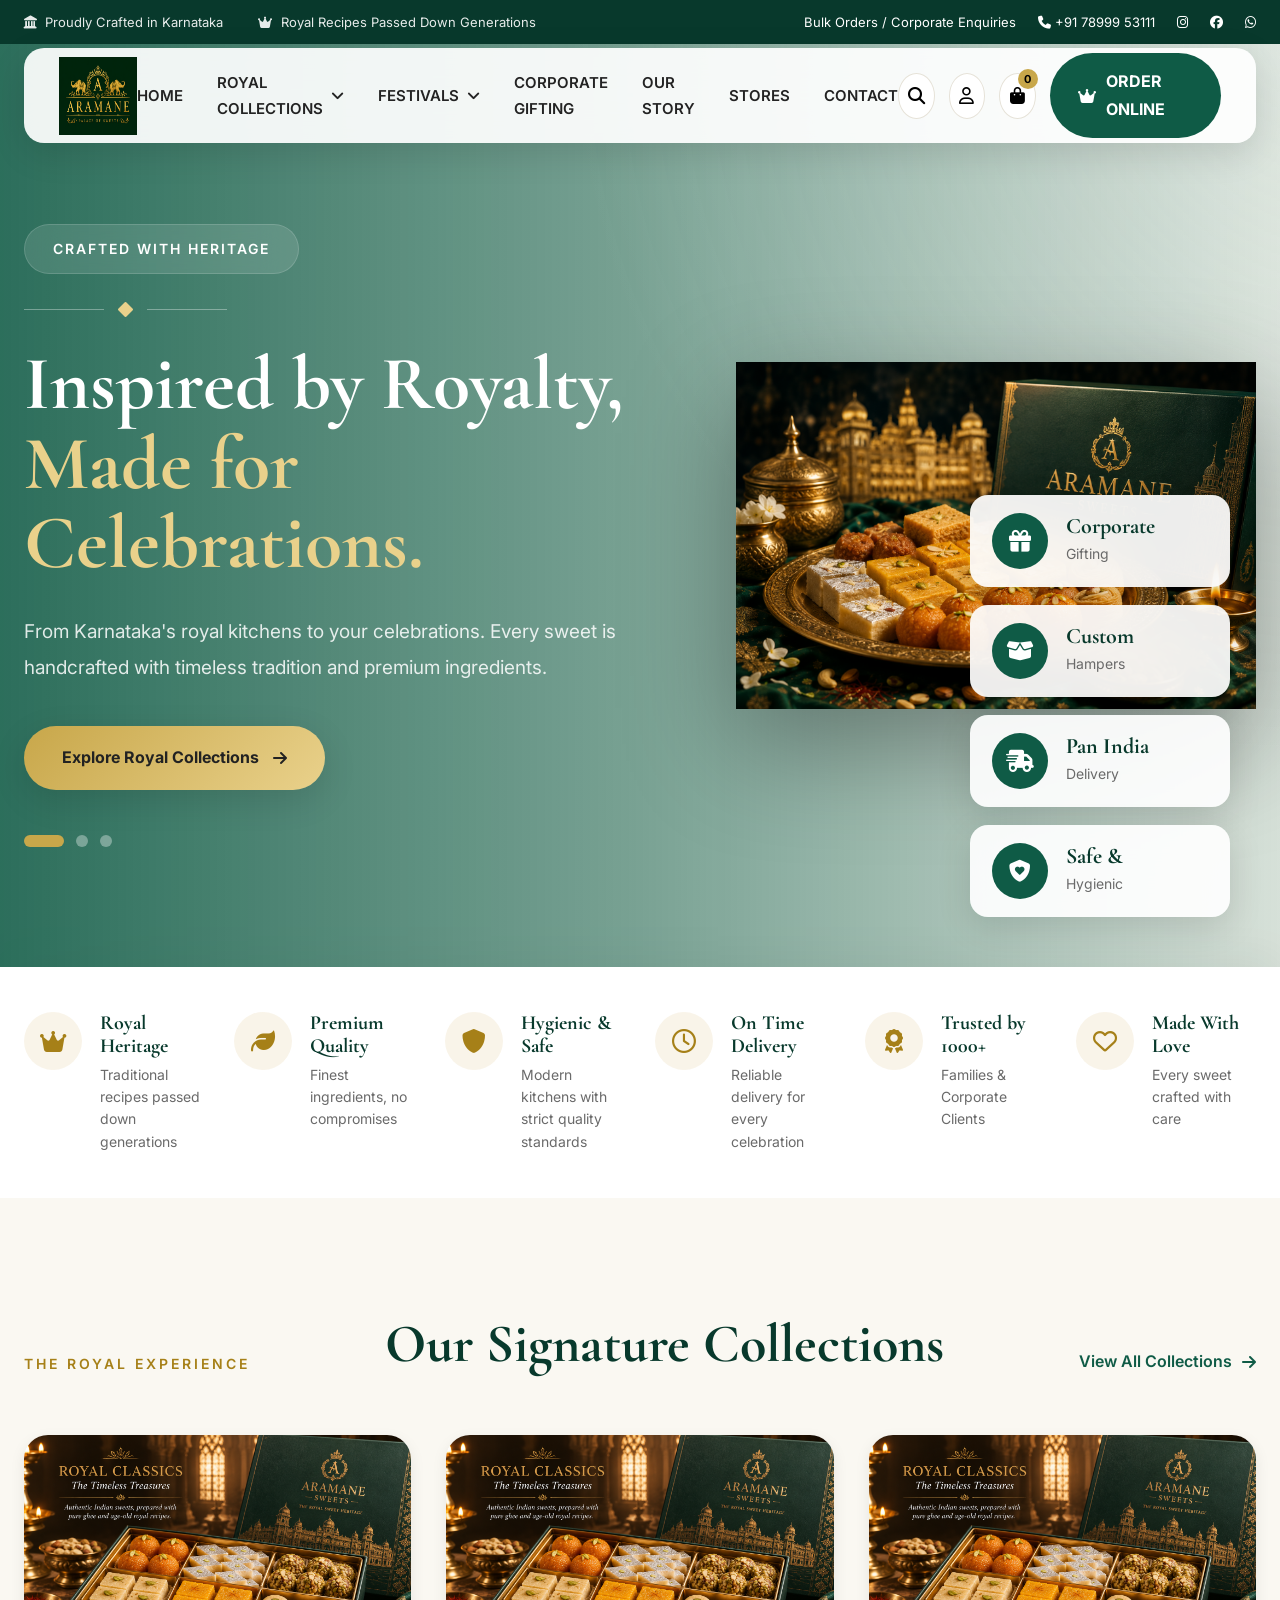
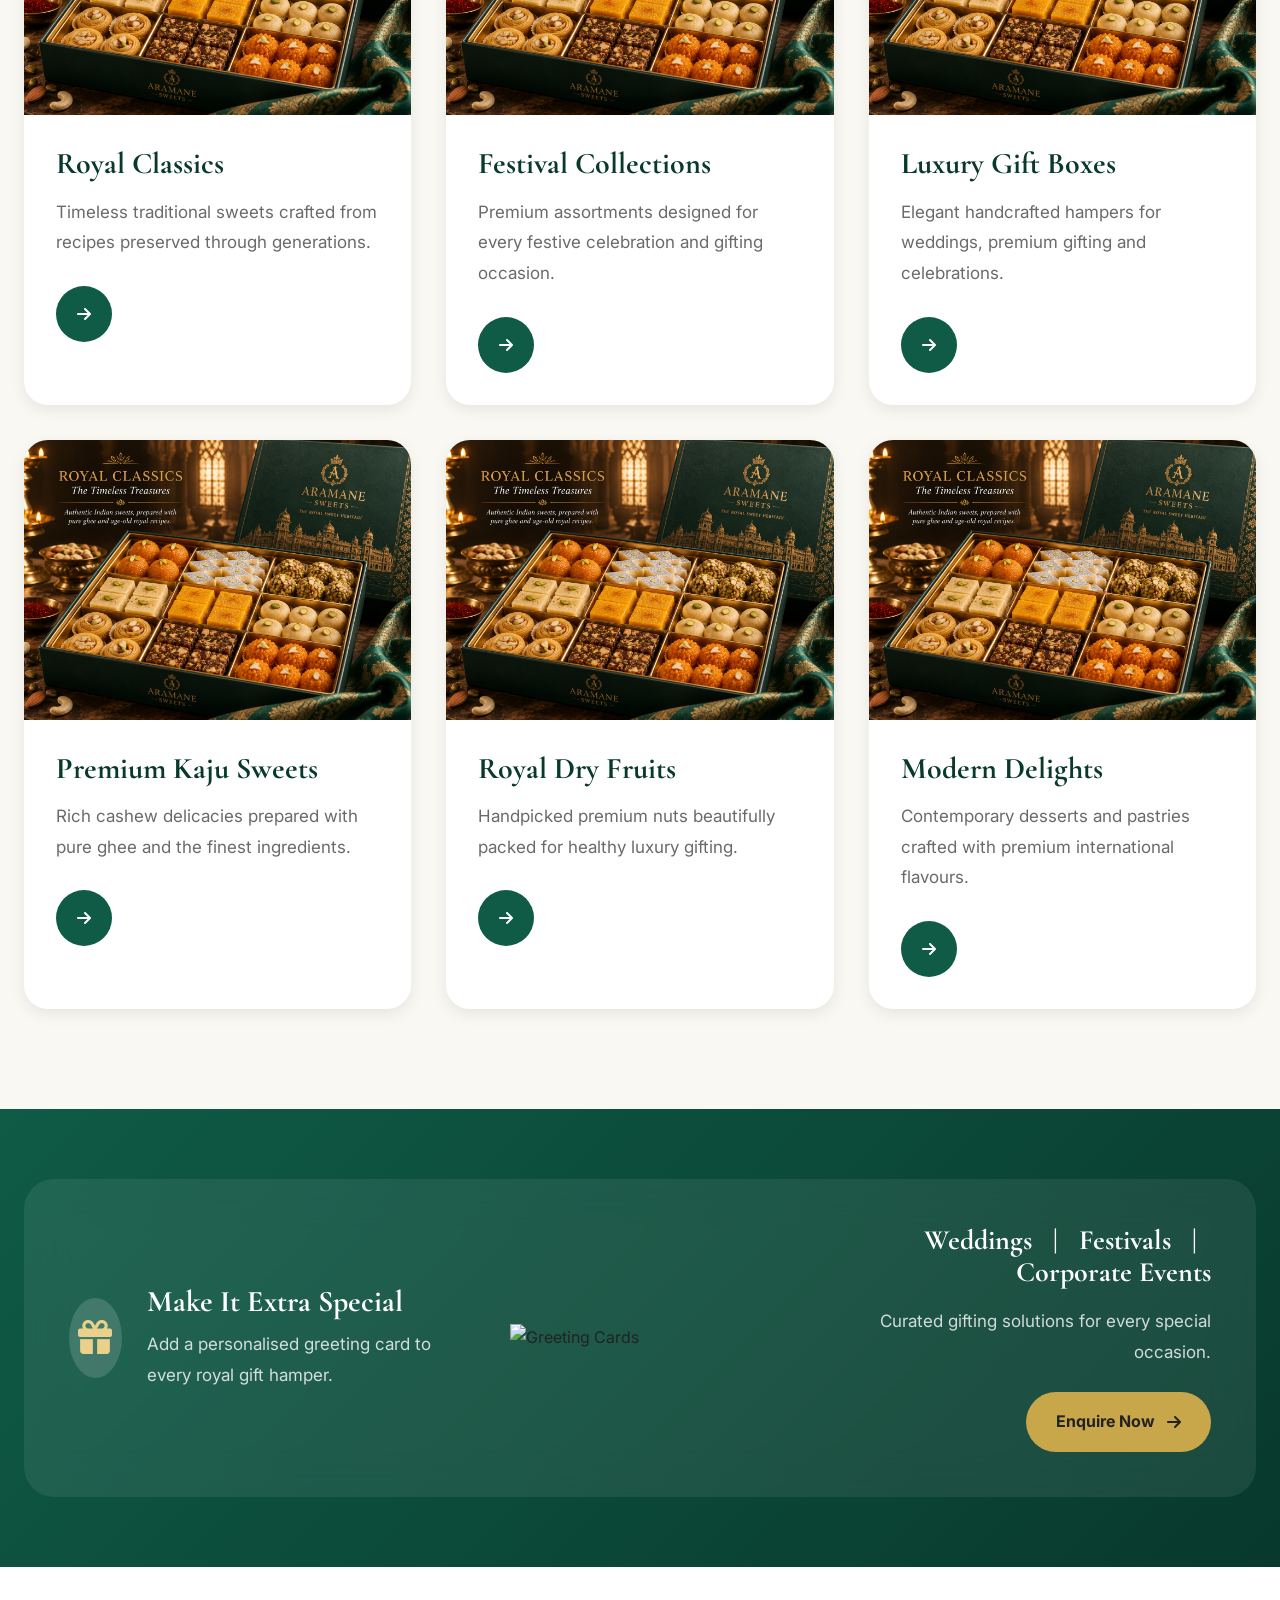
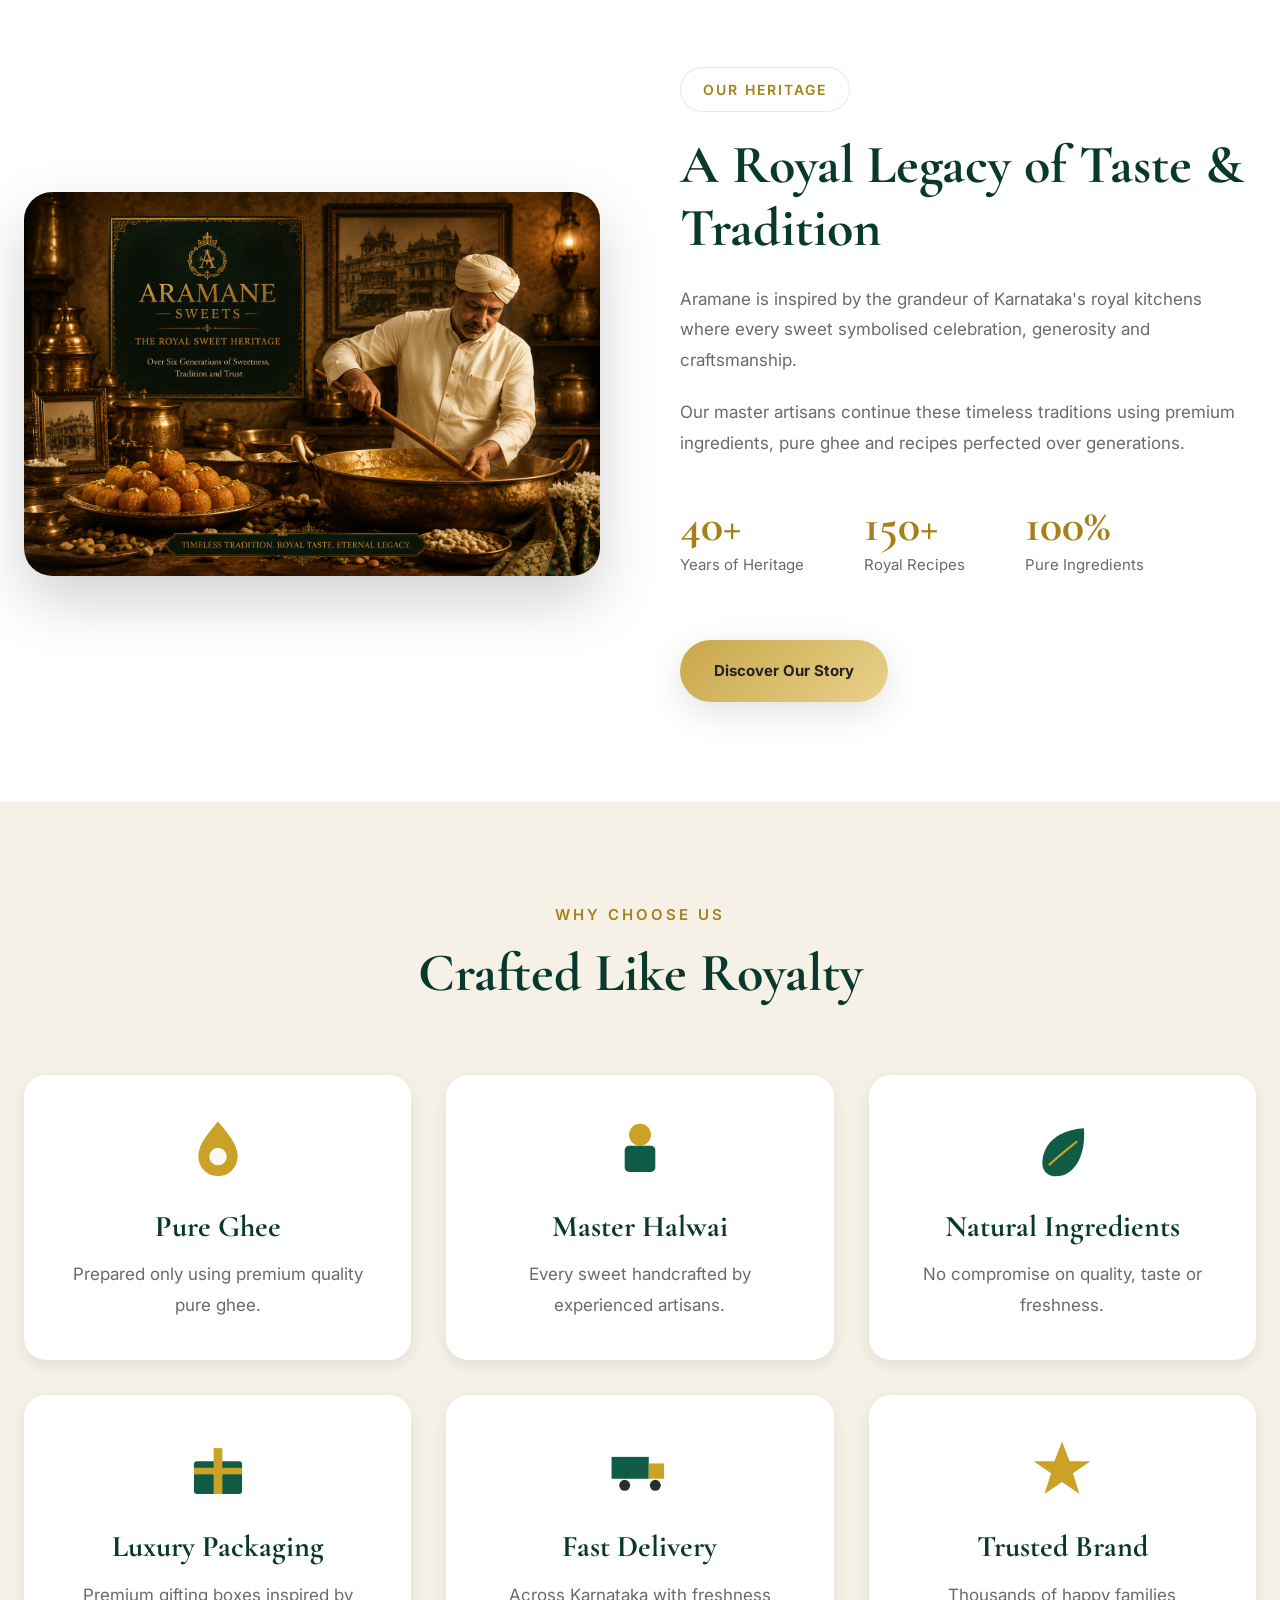
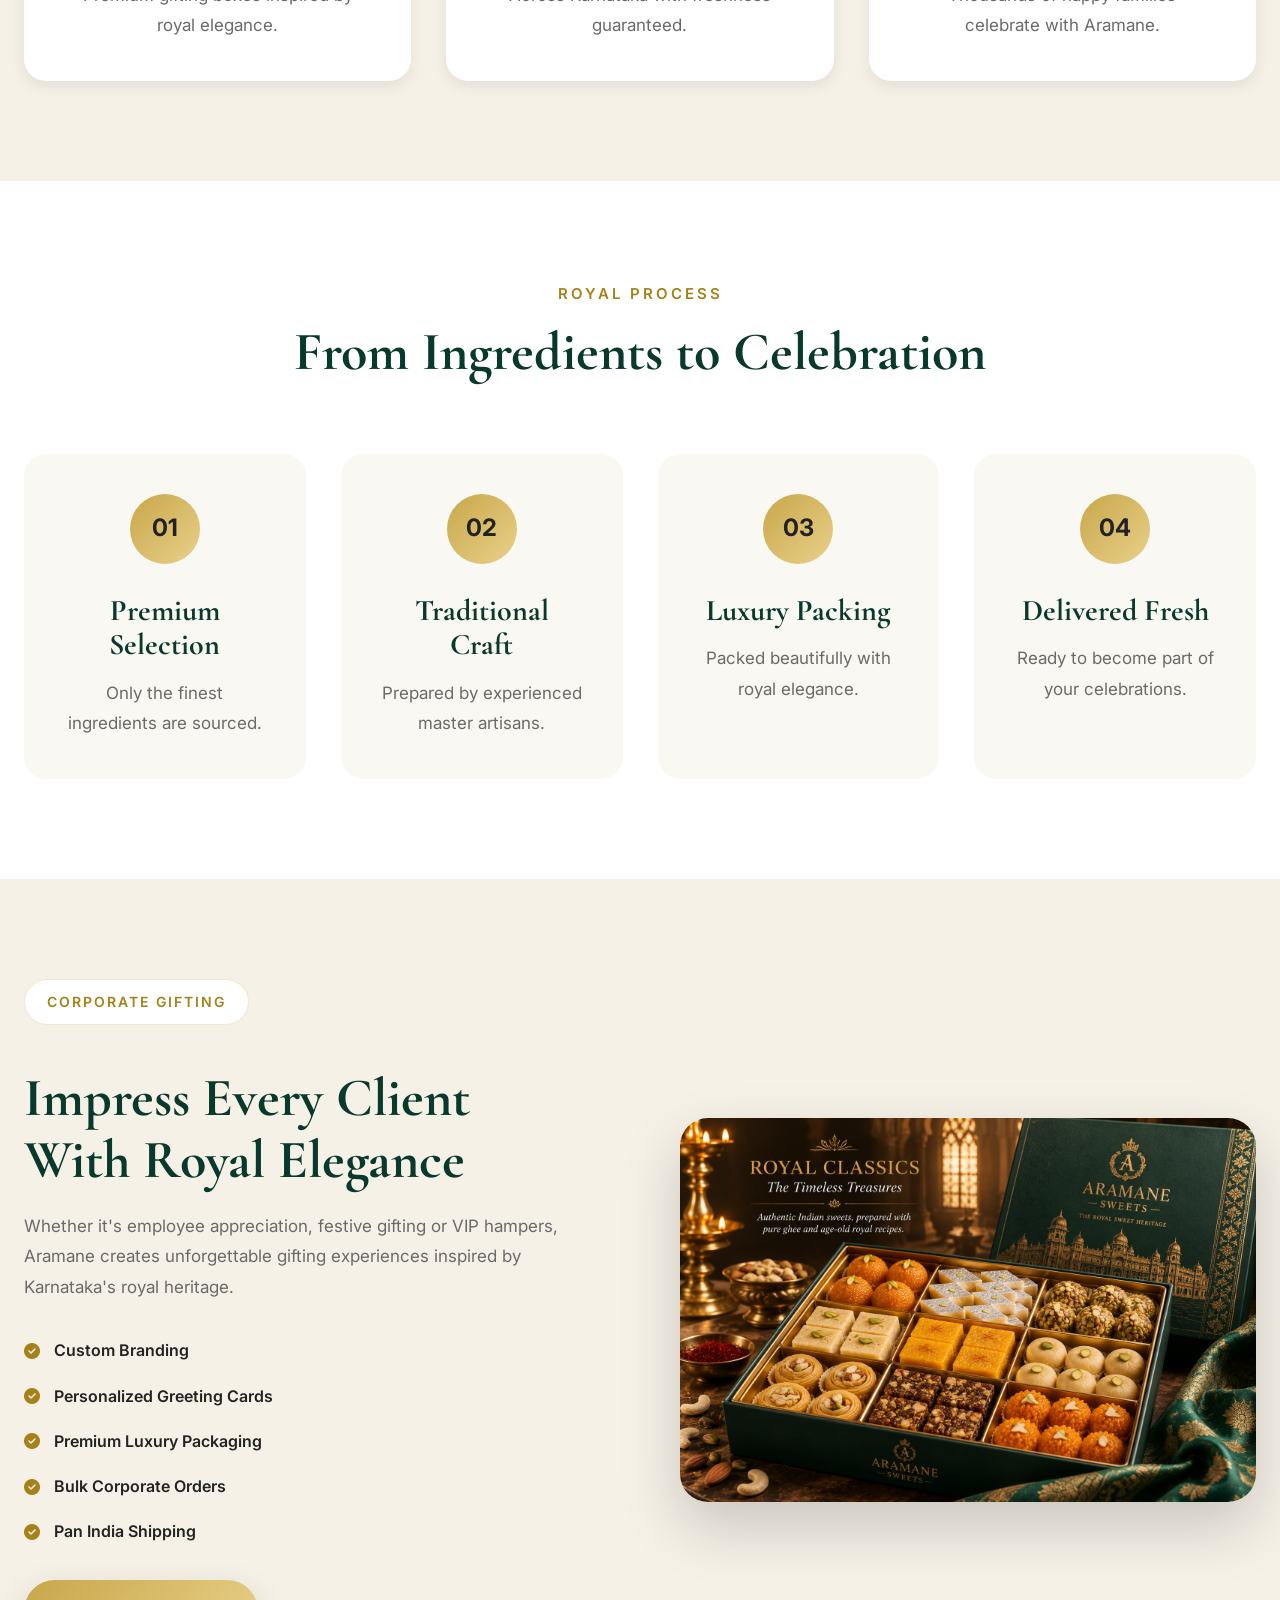
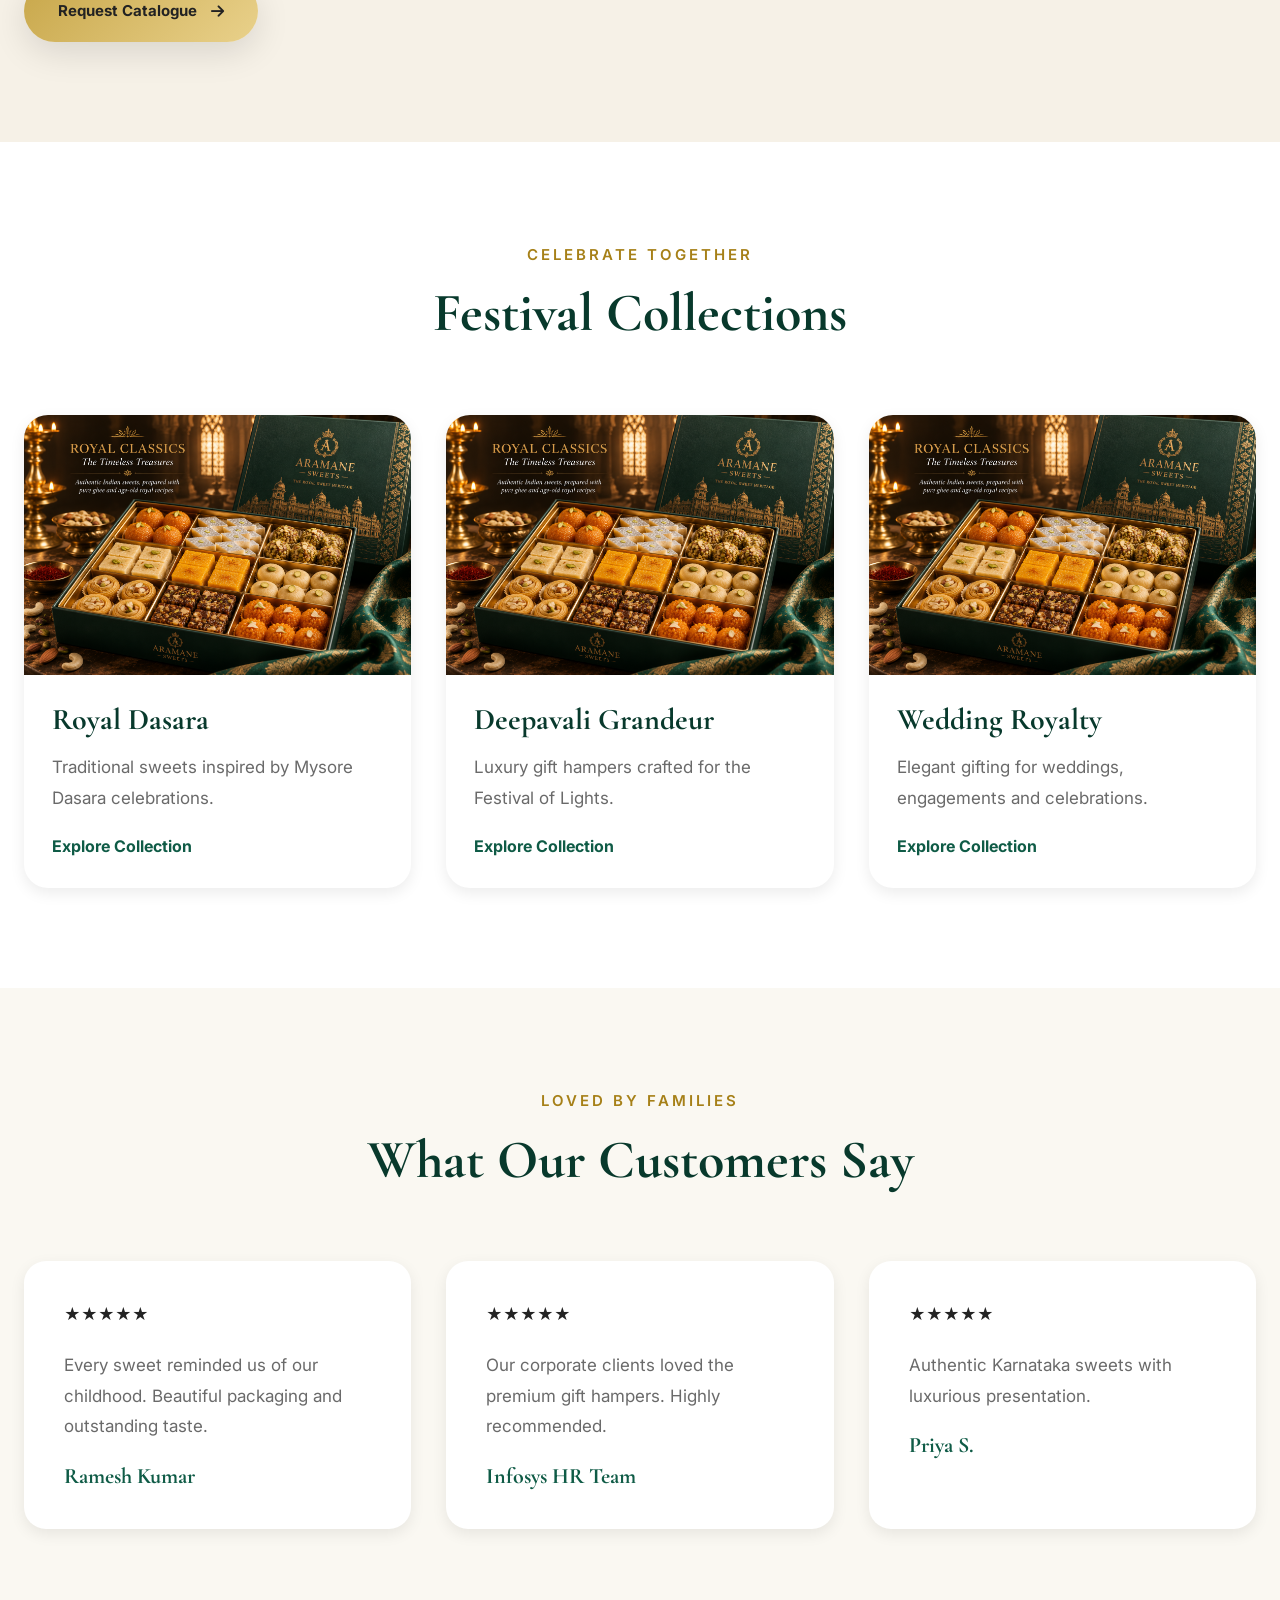
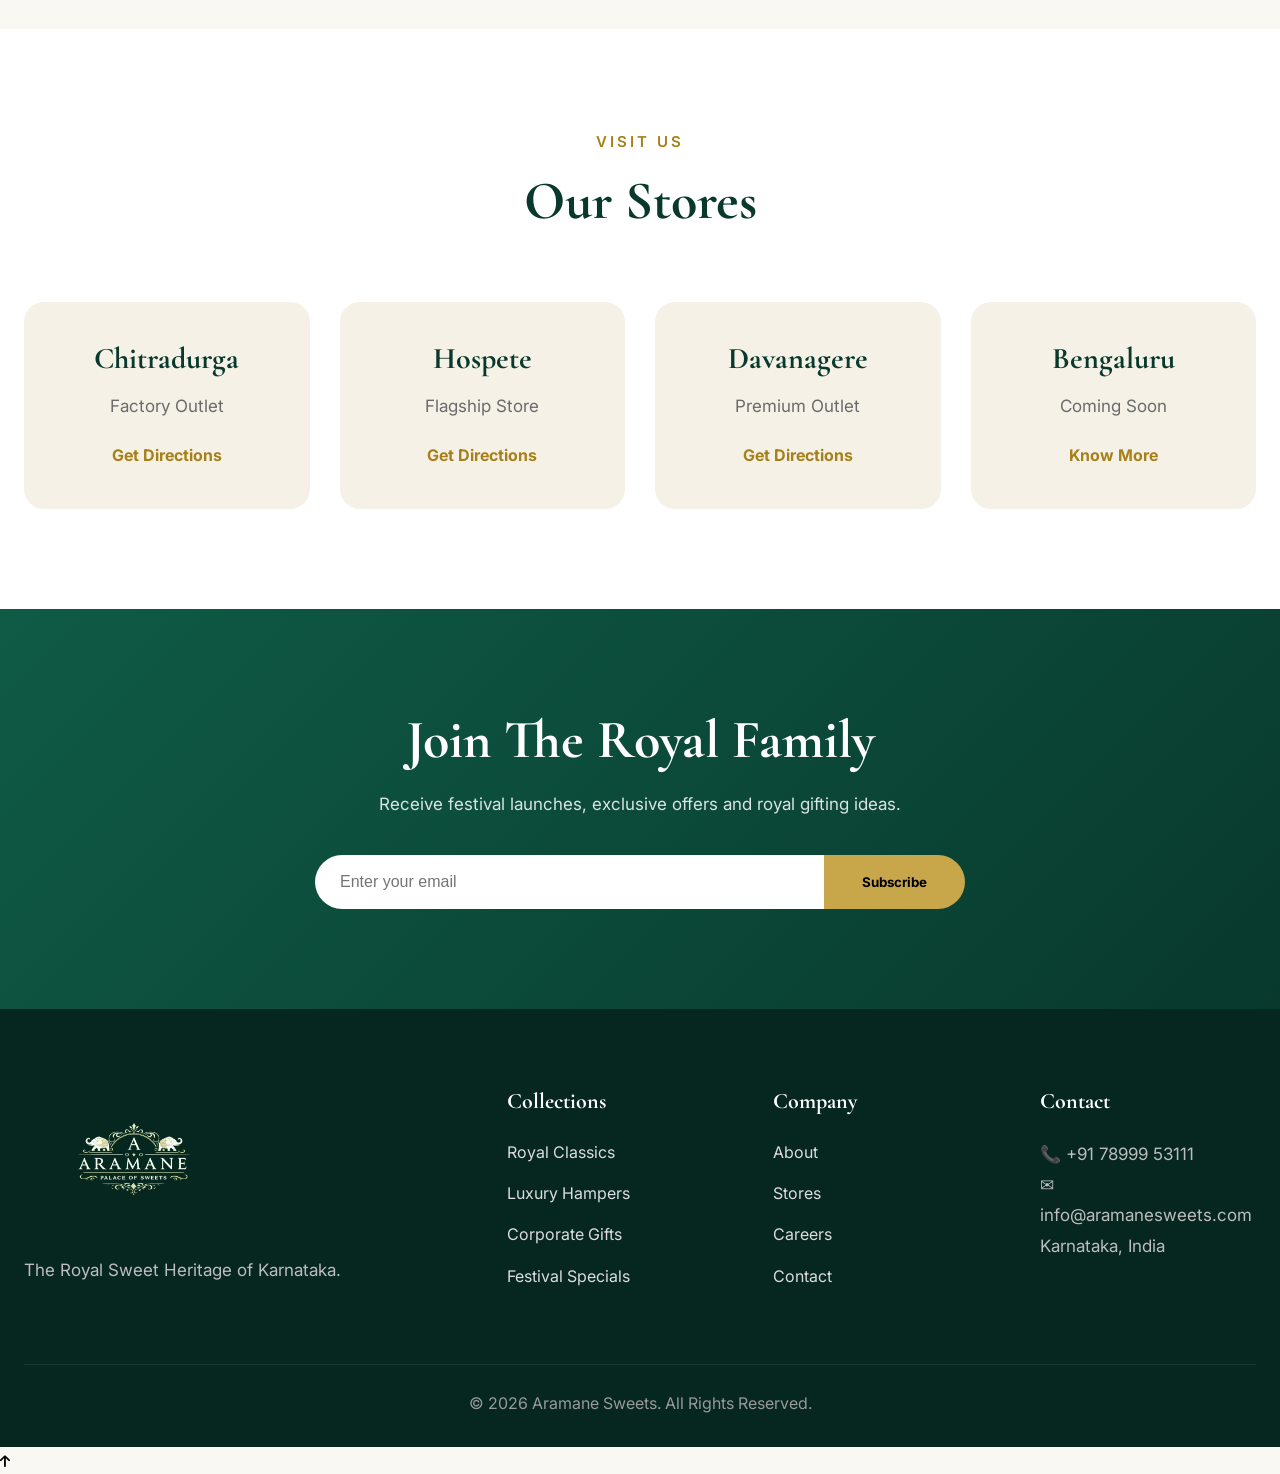
==== commit 97865d16: "new" ====
--- a/index.html
+++ b/index.html
@@ -50,7 +50,7 @@
 
         <img src="assets/logo/logo.png"
              class="loader-logo"
-             alt="Aramane" width="220" height="70">
+             alt="Aramane" width="190" height="50">
 
         <div class="loader-line"></div>
 
--- a/css/style.css
+++ b/css/style.css
@@ -1,854 +1,2440 @@
-/* ==========================================================
-Aramane Website - style.css V1
-Foundation + Header + Hero + Collections + Heritage
-========================================================== */
-
-/* ---------- RESET ---------- */
-*,
-*::before,
-*::after{
-  margin:0;
-  padding:0;
-  box-sizing:border-box;
-}
-html{scroll-behavior:smooth}
+/*========================================================
+
+ARAMANE SWEETS
+Luxury Royal Website
+Style Sheet
+Part 1
+
+========================================================*/
+
+
+/*========================================================
+ROOT VARIABLES
+========================================================*/
+
+:root{
+
+--primary:#0F5B46;
+
+--primary-dark:#08392C;
+
+--primary-light:#1E7A61;
+
+--gold:#C8A74A;
+
+--gold-light:#E9D18B;
+
+--gold-dark:#A68018;
+
+--white:#ffffff;
+
+--ivory:#FAF8F2;
+
+--cream:#F6F1E7;
+
+--light:#F5F5F5;
+
+--border:#E6E2D8;
+
+--text:#232323;
+
+--text-light:#6A6A6A;
+
+--shadow-sm:0 5px 15px rgba(0,0,0,.08);
+
+--shadow-md:0 10px 35px rgba(0,0,0,.12);
+
+--shadow-lg:0 25px 60px rgba(0,0,0,.18);
+
+--radius-xs:6px;
+
+--radius-sm:10px;
+
+--radius:16px;
+
+--radius-lg:24px;
+
+--radius-xl:36px;
+
+--transition:.35s ease;
+
+--container:1320px;
+
+}
+
+
+/*========================================================
+RESET
+========================================================*/
+
+*{
+
+margin:0;
+
+padding:0;
+
+box-sizing:border-box;
+
+}
+
+html{
+
+scroll-behavior:smooth;
+
+}
+
 body{
-  font-family:"Inter",sans-serif;
-  background:#FAF8F2;
-  color:#26312F;
-  line-height:1.7;
-  overflow-x:hidden;
-}
-img{max-width:100%;display:block}
-a{text-decoration:none;color:inherit}
-ul{list-style:none}
-
-/* ---------- VARIABLES ---------- */
-:root{
-  --green:#0F5B46;
-  --green-dark:#0A4636;
-  --gold:#C9A227;
-  --ivory:#FAF8F2;
-  --white:#fff;
-  --text:#26312F;
-  --muted:#666;
-  --radius:18px;
-  --shadow:0 20px 50px rgba(0,0,0,.08);
-  --transition:.35s ease;
-  --container:1200px;
-}
-
-/* ---------- TYPOGRAPHY ---------- */
-h1,h2,h3,h4{
-  font-family:"Cormorant Garamond",serif;
-  font-weight:700;
-}
-h1{font-size:clamp(3rem,6vw,5.5rem);line-height:1.05}
-h2{font-size:clamp(2.2rem,4vw,3.8rem);margin-bottom:1rem}
-p{color:var(--muted);font-size:1.05rem}
-
-/* ---------- LAYOUT ---------- */
+
+font-family:'Inter',sans-serif;
+
+font-size:16px;
+
+line-height:1.7;
+
+color:var(--text);
+
+background:var(--ivory);
+
+overflow-x:hidden;
+
+}
+
+img{
+
+display:block;
+
+max-width:100%;
+
+}
+
+a{
+
+text-decoration:none;
+
+color:inherit;
+
+transition:var(--transition);
+
+}
+
+button{
+
+font-family:inherit;
+
+cursor:pointer;
+
+border:none;
+
+background:none;
+
+}
+
+ul{
+
+list-style:none;
+
+}
+
+section{
+
+position:relative;
+
+padding:100px 0;
+
+}
+
 .container{
-  width:min(var(--container),92%);
-  margin-inline:auto;
-}
-section{padding:110px 0}
+
+width:100%;
+
+max-width:var(--container);
+
+margin:auto;
+
+padding:0 24px;
+
+}
+
+
+/*========================================================
+TYPOGRAPHY
+========================================================*/
+
+h1,
+h2,
+h3,
+h4,
+h5{
+
+font-family:'Cormorant Garamond',serif;
+
+font-weight:700;
+
+color:var(--primary-dark);
+
+line-height:1.15;
+
+}
+
+h1{
+
+font-size:72px;
+
+}
+
+h2{
+
+font-size:54px;
+
+}
+
+h3{
+
+font-size:30px;
+
+}
+
+h4{
+
+font-size:22px;
+
+}
+
+p{
+
+color:var(--text-light);
+
+font-size:17px;
+
+line-height:1.8;
+
+}
+
 .section-tag{
-  display:inline-block;
-  color:var(--gold);
-  text-transform:uppercase;
-  letter-spacing:3px;
-  font-size:.8rem;
-  margin-bottom:12px;
-}
+
+display:inline-flex;
+
+align-items:center;
+
+padding:10px 22px;
+
+border-radius:50px;
+
+background:#fff;
+
+border:1px solid rgba(200,167,74,.25);
+
+color:var(--gold-dark);
+
+font-size:14px;
+
+font-weight:600;
+
+letter-spacing:2px;
+
+text-transform:uppercase;
+
+margin-bottom:22px;
+
+}
+
 .section-title{
-  text-align:center;
-  margin-bottom:70px;
-}
+
+text-align:center;
+
+margin-bottom:70px;
+
+}
+
 .section-title span{
-  color:var(--gold);
-  text-transform:uppercase;
-  letter-spacing:3px;
-}
-.section-title h2{margin-top:12px}
-
-/* ---------- BUTTONS ---------- */
-.btn-primary,
+
+display:block;
+
+font-size:15px;
+
+font-weight:600;
+
+color:var(--gold-dark);
+
+letter-spacing:3px;
+
+text-transform:uppercase;
+
+margin-bottom:15px;
+
+}
+
+.section-title h2{
+
+margin-bottom:20px;
+
+}
+
+
+/*========================================================
+BUTTONS
+========================================================*/
+
+.btn-primary{
+
+display:inline-flex;
+
+align-items:center;
+
+gap:14px;
+
+padding:18px 34px;
+
+border-radius:50px;
+
+background:linear-gradient(135deg,
+var(--gold),
+var(--gold-light));
+
+color:#222;
+
+font-weight:700;
+
+font-size:15px;
+
+box-shadow:var(--shadow-md);
+
+transition:var(--transition);
+
+}
+
+.btn-primary:hover{
+
+transform:translateY(-5px);
+
+box-shadow:0 20px 45px rgba(0,0,0,.18);
+
+}
+
 .btn-outline{
-  display:inline-flex;
-  align-items:center;
-  justify-content:center;
-  padding:15px 34px;
-  border-radius:999px;
-  transition:var(--transition);
-  font-weight:600;
-}
-.btn-primary{
-  background:var(--gold);
-  color:#fff;
-}
-.btn-primary:hover{
-  transform:translateY(-4px);
-  box-shadow:0 15px 35px rgba(201,162,39,.35);
-}
-.btn-outline{
-  border:1px solid #fff;
-  color:#fff;
-}
+
+display:inline-flex;
+
+align-items:center;
+
+justify-content:center;
+
+padding:16px 30px;
+
+border:2px solid var(--gold);
+
+border-radius:50px;
+
+font-weight:600;
+
+transition:.3s;
+
+}
+
 .btn-outline:hover{
-  background:#fff;
-  color:var(--green);
-}
-
-/* ---------- TOP BAR ---------- */
-.announcement{
-  background:var(--green);
-  color:#fff;
-  text-align:center;
-  padding:12px;
-  font-size:.9rem;
-}
-
-/* ---------- HEADER ---------- */
+
+background:var(--gold);
+
+}
+
+
+/*========================================================
+LOADER
+========================================================*/
+
+#loader{
+
+position:fixed;
+
+inset:0;
+
+background:var(--primary);
+
+display:flex;
+
+justify-content:center;
+
+align-items:center;
+
+z-index:99999;
+
+transition:.8s;
+
+}
+
+.loader-content{
+
+text-align:center;
+
+}
+
+.loader-logo{
+
+width:150px;
+
+margin:auto;
+
+animation:pulse 2s infinite;
+
+}
+
+.loader-line{
+
+width:160px;
+
+height:4px;
+
+margin:35px auto 0;
+
+background:rgba(255,255,255,.12);
+
+border-radius:10px;
+
+overflow:hidden;
+
+position:relative;
+
+}
+
+.loader-line::after{
+
+content:"";
+
+position:absolute;
+
+left:-100%;
+
+top:0;
+
+width:100%;
+
+height:100%;
+
+background:linear-gradient(90deg,
+
+transparent,
+
+var(--gold),
+
+transparent);
+
+animation:loading 1.6s infinite;
+
+}
+
+@keyframes loading{
+
+100%{
+
+left:100%;
+
+}
+
+}
+
+@keyframes pulse{
+
+50%{
+
+transform:scale(1.06);
+
+}
+
+}
+
+
+/*========================================================
+TOP BAR
+========================================================*/
+
+.topbar{
+
+background:var(--primary-dark);
+
+color:#fff;
+
+font-size:13px;
+
+padding:11px 0;
+
+}
+
+.topbar-flex{
+
+display:flex;
+
+align-items:center;
+
+justify-content:space-between;
+
+gap:30px;
+
+}
+
+.topbar-left{
+
+display:flex;
+
+gap:35px;
+
+}
+
+.topbar-left span{
+
+display:flex;
+
+align-items:center;
+
+gap:8px;
+
+opacity:.9;
+
+}
+
+.topbar-right{
+
+display:flex;
+
+align-items:center;
+
+gap:22px;
+
+}
+
+.topbar-right a:hover{
+
+color:var(--gold-light);
+
+}
+
+
+/*========================================================
+HEADER
+========================================================*/
+
 #header{
-  position:absolute;
-  top:44px;
-  left:0;
-  width:100%;
-  z-index:50;
-}
+
+position:absolute;
+
+left:0;
+
+right:0;
+
+top:48px;
+
+z-index:1000;
+
+}
+
 .navbar{
-  display:flex;
-  justify-content:space-between;
-  align-items:center;
-  padding:20px 0;
-}
+
+height:95px;
+
+background:rgba(255,255,255,.92);
+
+backdrop-filter:blur(20px);
+
+border-radius:20px;
+
+display:flex;
+
+align-items:center;
+
+justify-content:space-between;
+
+padding:0 35px;
+
+box-shadow:var(--shadow-md);
+
+}
+
+
+/*========================================================
+LOGO
+========================================================*/
+
 .logo{
-  color:#fff;
-  font-size:2rem;
-  font-family:"Cormorant Garamond",serif;
-}
+
+display:flex;
+
+align-items:center;
+
+}
+
+.logo img{
+
+height:78px;
+
+transition:.4s;
+
+}
+
+.logo:hover img{
+
+transform:scale(1.04);
+
+}
+
+
+/*========================================================
+MENU
+========================================================*/
+
 .menu{
-  display:flex;
-  gap:34px;
-}
-.menu a{
-  color:#fff;
-  transition:var(--transition);
-}
-.menu a:hover{color:var(--gold)}
-
-/* ---------- HERO ---------- */
+
+display:flex;
+
+align-items:center;
+
+gap:34px;
+
+}
+
+.menu>li{
+
+position:relative;
+
+}
+
+.menu>li>a{
+
+display:flex;
+
+align-items:center;
+
+gap:8px;
+
+font-weight:600;
+
+font-size:15px;
+
+color:var(--text);
+
+padding:38px 0;
+
+position:relative;
+
+}
+
+.menu>li>a::after{
+
+content:"";
+
+position:absolute;
+
+left:0;
+
+bottom:25px;
+
+width:0;
+
+height:2px;
+
+background:var(--gold);
+
+transition:.35s;
+
+}
+
+.menu>li>a:hover::after,
+
+.menu>li>a.active::after{
+
+width:100%;
+
+}
+
+.menu>li>a:hover{
+
+color:var(--primary);
+
+}
+
+
+/*========================================================
+NAVIGATION BUTTONS
+========================================================*/
+
+.nav-actions{
+
+display:flex;
+
+align-items:center;
+
+gap:14px;
+
+}
+
+.icon-btn{
+
+width:46px;
+
+height:46px;
+
+display:flex;
+
+justify-content:center;
+
+align-items:center;
+
+background:#fff;
+
+border-radius:50%;
+
+border:1px solid var(--border);
+
+transition:.35s;
+
+font-size:17px;
+
+}
+
+.icon-btn:hover{
+
+background:var(--primary);
+
+color:#fff;
+
+transform:translateY(-4px);
+
+}
+
+.cart-btn{
+
+position:relative;
+
+}
+
+.cart-count{
+
+position:absolute;
+
+top:-5px;
+
+right:-3px;
+
+width:20px;
+
+height:20px;
+
+border-radius:50%;
+
+background:var(--gold);
+
+display:flex;
+
+justify-content:center;
+
+align-items:center;
+
+font-size:11px;
+
+font-weight:700;
+
+}
+
+.order-btn{
+
+display:inline-flex;
+
+align-items:center;
+
+gap:10px;
+
+padding:15px 28px;
+
+border-radius:50px;
+
+background:var(--primary);
+
+color:#fff;
+
+font-weight:700;
+
+transition:.35s;
+
+}
+
+.order-btn:hover{
+
+background:var(--gold);
+
+color:#222;
+
+transform:translateY(-3px);
+
+}
+
+
+/*========================================================
+MOBILE BUTTON
+========================================================*/
+
+.mobile-toggle{
+
+display:none;
+
+width:50px;
+
+height:50px;
+
+border-radius:12px;
+
+background:var(--primary);
+
+color:#fff;
+
+font-size:20px;
+
+}
+/*========================================================
+HERO SECTION
+========================================================*/
+
 .hero{
-  min-height:100vh;
-  position:relative;
-  display:flex;
-  align-items:center;
-}
-.hero-bg,
-.hero-bg img{
-  position:absolute;
-  inset:0;
-  width:100%;
-  height:100%;
-  object-fit:cover;
-}
+
+position:relative;
+
+min-height:100vh;
+
+display:flex;
+
+align-items:center;
+
+background:url("../assets/images/palace-bg.jpg") center center/cover no-repeat;
+
+padding-top:180px;
+
+padding-bottom:120px;
+
+overflow:hidden;
+
+}
+
+.hero::before{
+
+content:"";
+
+position:absolute;
+
+inset:0;
+
+background:linear-gradient(90deg,
+rgba(15,91,70,.88),
+rgba(15,91,70,.55),
+rgba(15,91,70,.15));
+
+z-index:1;
+
+}
+
 .hero-overlay{
-  position:absolute;
-  inset:0;
-  background:linear-gradient(90deg,rgba(0,0,0,.65),rgba(0,0,0,.2));
-}
+
+position:absolute;
+
+inset:0;
+
+background:radial-gradient(circle at top right,
+rgba(255,255,255,.18),
+transparent 45%);
+
+z-index:2;
+
+}
+
 .hero-grid{
-  position:relative;
-  z-index:2;
-  display:grid;
-  grid-template-columns:1fr 1fr;
-  gap:60px;
-}
-.hero-left{color:#fff}
-.hero-left h1{color:#fff;margin:20px 0}
-.hero-left p{color:#ececec;max-width:600px}
+
+position:relative;
+
+z-index:5;
+
+display:grid;
+
+grid-template-columns:1fr 520px;
+
+gap:70px;
+
+align-items:center;
+
+}
+
+
+/*========================================================
+HERO CONTENT
+========================================================*/
+
+.hero-content{
+
+max-width:700px;
+
+color:#fff;
+
+}
+
+.hero-tag{
+
+display:inline-flex;
+
+align-items:center;
+
+padding:12px 28px;
+
+border-radius:50px;
+
+background:rgba(255,255,255,.12);
+
+backdrop-filter:blur(20px);
+
+border:1px solid rgba(255,255,255,.15);
+
+font-size:14px;
+
+font-weight:600;
+
+letter-spacing:2px;
+
+text-transform:uppercase;
+
+margin-bottom:28px;
+
+}
+
+.hero-divider{
+
+display:flex;
+
+align-items:center;
+
+gap:14px;
+
+margin-bottom:28px;
+
+}
+
+.hero-divider span{
+
+width:80px;
+
+height:1px;
+
+background:rgba(255,255,255,.35);
+
+}
+
+.hero-divider i{
+
+color:var(--gold-light);
+
+font-size:15px;
+
+}
+
+.hero h1{
+
+font-size:76px;
+
+color:#fff;
+
+line-height:1.05;
+
+margin-bottom:30px;
+
+}
+
+.hero h1 span{
+
+color:var(--gold-light);
+
+}
+
+.hero p{
+
+color:rgba(255,255,255,.85);
+
+font-size:19px;
+
+line-height:1.9;
+
+max-width:620px;
+
+margin-bottom:40px;
+
+}
+
+
+/*========================================================
+HERO BUTTONS
+========================================================*/
+
 .hero-buttons{
-  display:flex;
-  gap:18px;
-  margin-top:35px;
-}
-.hero-features{
-  display:flex;
-  gap:40px;
-  margin-top:60px;
-}
-.hero-features h3{
-  color:var(--gold);
-  font-size:2rem;
-}
-
-/* ---------- COLLECTIONS ---------- */
+
+display:flex;
+
+align-items:center;
+
+gap:22px;
+
+margin-bottom:45px;
+
+}
+
+.hero-buttons .btn-primary{
+
+font-size:16px;
+
+padding:18px 38px;
+
+}
+
+.hero-buttons .btn-primary:hover{
+
+transform:translateY(-5px);
+
+}
+
+
+/*========================================================
+SLIDER DOTS
+========================================================*/
+
+.hero-slider{
+
+display:flex;
+
+align-items:center;
+
+gap:12px;
+
+}
+
+.hero-slider span{
+
+width:12px;
+
+height:12px;
+
+border-radius:50%;
+
+background:rgba(255,255,255,.35);
+
+transition:.35s;
+
+cursor:pointer;
+
+}
+
+.hero-slider span.active{
+
+width:40px;
+
+border-radius:30px;
+
+background:var(--gold);
+
+}
+
+
+/*========================================================
+HERO IMAGE
+========================================================*/
+
+.hero-image{
+
+position:relative;
+
+z-index:5;
+
+animation:float 6s ease-in-out infinite;
+
+}
+
+.hero-image img{
+
+width:100%;
+
+filter:drop-shadow(0 35px 55px rgba(0,0,0,.35));
+
+}
+
+@keyframes float{
+
+0%,100%{
+
+transform:translateY(0);
+
+}
+
+50%{
+
+transform:translateY(-18px);
+
+}
+
+}
+
+
+/*========================================================
+FLOATING PANEL
+========================================================*/
+
+.floating-panel{
+
+position:absolute;
+
+right:50px;
+
+bottom:50px;
+
+display:flex;
+
+flex-direction:column;
+
+gap:18px;
+
+z-index:20;
+
+}
+
+.floating-card{
+
+display:flex;
+
+align-items:center;
+
+gap:18px;
+
+padding:18px 22px;
+
+width:260px;
+
+border-radius:18px;
+
+background:rgba(255,255,255,.92);
+
+backdrop-filter:blur(25px);
+
+box-shadow:var(--shadow-md);
+
+transition:.35s;
+
+}
+
+.floating-card:hover{
+
+transform:translateX(-8px);
+
+box-shadow:var(--shadow-lg);
+
+}
+
+.floating-card i{
+
+width:56px;
+
+height:56px;
+
+display:flex;
+
+justify-content:center;
+
+align-items:center;
+
+border-radius:50%;
+
+background:var(--primary);
+
+color:#fff;
+
+font-size:22px;
+
+flex-shrink:0;
+
+}
+
+.floating-card h4{
+
+font-size:22px;
+
+color:var(--primary-dark);
+
+margin-bottom:2px;
+
+}
+
+.floating-card p{
+
+font-size:14px;
+
+color:var(--text-light);
+
+margin:0;
+
+}
+
+
+/*========================================================
+HIGHLIGHTS STRIP
+========================================================*/
+
+.highlights{
+
+padding:45px 0;
+
+background:#fff;
+
+box-shadow:0 -10px 40px rgba(0,0,0,.05);
+
+}
+
+.highlight-grid{
+
+display:grid;
+
+grid-template-columns:repeat(6,1fr);
+
+gap:30px;
+
+}
+
+.highlight-item{
+
+display:flex;
+
+align-items:flex-start;
+
+gap:18px;
+
+}
+
+.highlight-item i{
+
+width:58px;
+
+height:58px;
+
+display:flex;
+
+justify-content:center;
+
+align-items:center;
+
+border-radius:50%;
+
+background:rgba(200,167,74,.12);
+
+color:var(--gold-dark);
+
+font-size:24px;
+
+flex-shrink:0;
+
+}
+
+.highlight-item h4{
+
+font-size:20px;
+
+margin-bottom:6px;
+
+}
+
+.highlight-item p{
+
+font-size:14px;
+
+line-height:1.6;
+
+}
+
+
+/*========================================================
+ANIMATIONS
+========================================================*/
+
+@keyframes fadeUp{
+
+0%{
+
+opacity:0;
+
+transform:translateY(50px);
+
+}
+
+100%{
+
+opacity:1;
+
+transform:translateY(0);
+
+}
+
+}
+
+.hero-content>*{
+
+animation:fadeUp .9s ease forwards;
+
+}
+
+.hero-content>*:nth-child(2){
+
+animation-delay:.2s;
+
+}
+
+.hero-content>*:nth-child(3){
+
+animation-delay:.4s;
+
+}
+
+.hero-content>*:nth-child(4){
+
+animation-delay:.6s;
+
+}
+
+.hero-content>*:nth-child(5){
+
+animation-delay:.8s;
+
+}
+
+.hero-content>*:nth-child(6){
+
+animation-delay:1s;
+
+}
+/*========================================================
+SIGNATURE COLLECTIONS
+========================================================*/
+
+.collections{
+
+background:var(--ivory);
+
+}
+
+.section-header{
+
+display:flex;
+
+justify-content:space-between;
+
+align-items:end;
+
+margin-bottom:60px;
+
+gap:30px;
+
+}
+
+.section-header span{
+
+color:var(--gold-dark);
+
+font-weight:600;
+
+letter-spacing:3px;
+
+text-transform:uppercase;
+
+font-size:14px;
+
+}
+
+.section-header h2{
+
+margin-top:15px;
+
+}
+
+.section-header a{
+
+display:flex;
+
+align-items:center;
+
+gap:10px;
+
+font-weight:600;
+
+color:var(--primary);
+
+}
+
 .collection-grid{
-  display:grid;
-  grid-template-columns:repeat(3,1fr);
-  gap:30px;
-}
+
+display:grid;
+
+grid-template-columns:repeat(3,1fr);
+
+gap:35px;
+
+}
+
 .collection-card{
-  background:#fff;
-  border-radius:var(--radius);
-  overflow:hidden;
-  box-shadow:var(--shadow);
-  transition:var(--transition);
-}
+
+background:#fff;
+
+border-radius:24px;
+
+overflow:hidden;
+
+box-shadow:var(--shadow-sm);
+
+transition:.4s;
+
+position:relative;
+
+}
+
 .collection-card:hover{
-  transform:translateY(-10px);
-}
-.collection-card img{
-  aspect-ratio:4/3;
-  object-fit:cover;
-}
-.collection-card-content{
-  padding:28px;
-}
-.collection-card h3{
-  margin-bottom:12px;
-}
-
-/* ---------- HERITAGE ---------- */
+
+transform:translateY(-12px);
+
+box-shadow:var(--shadow-lg);
+
+}
+
+.card-image{
+
+height:280px;
+
+overflow:hidden;
+
+}
+
+.card-image img{
+
+width:100%;
+
+height:100%;
+
+object-fit:cover;
+
+transition:1s;
+
+}
+
+.collection-card:hover img{
+
+transform:scale(1.08);
+
+}
+
+.card-content{
+
+padding:32px;
+
+position:relative;
+
+}
+
+.card-content h3{
+
+margin-bottom:15px;
+
+}
+
+.card-content p{
+
+margin-bottom:28px;
+
+}
+
+.circle-btn{
+
+width:56px;
+
+height:56px;
+
+border-radius:50%;
+
+display:flex;
+
+justify-content:center;
+
+align-items:center;
+
+background:var(--primary);
+
+color:#fff;
+
+transition:.35s;
+
+}
+
+.circle-btn:hover{
+
+background:var(--gold);
+
+color:#222;
+
+transform:rotate(-45deg);
+
+}
+
+
+/*========================================================
+SPECIAL BANNER
+========================================================*/
+
+.special-banner{
+
+padding:70px 0;
+
+background:linear-gradient(135deg,
+
+var(--primary),
+
+var(--primary-dark));
+
+}
+
+.banner-wrapper{
+
+display:grid;
+
+grid-template-columns:1fr 260px 1fr;
+
+align-items:center;
+
+gap:50px;
+
+padding:45px;
+
+border-radius:30px;
+
+background:rgba(255,255,255,.08);
+
+backdrop-filter:blur(20px);
+
+}
+
+.banner-left{
+
+display:flex;
+
+align-items:center;
+
+gap:25px;
+
+color:#fff;
+
+}
+
+.gift-icon{
+
+width:80px;
+
+height:80px;
+
+border-radius:50%;
+
+background:rgba(255,255,255,.15);
+
+display:flex;
+
+justify-content:center;
+
+align-items:center;
+
+font-size:34px;
+
+color:var(--gold-light);
+
+}
+
+.banner-left h3{
+
+color:#fff;
+
+margin-bottom:10px;
+
+}
+
+.banner-left p{
+
+color:rgba(255,255,255,.8);
+
+}
+
+.banner-center img{
+
+width:100%;
+
+}
+
+.banner-right{
+
+text-align:right;
+
+}
+
+.banner-right h3{
+
+color:#fff;
+
+font-size:28px;
+
+margin-bottom:18px;
+
+}
+
+.banner-right p{
+
+color:rgba(255,255,255,.8);
+
+margin-bottom:25px;
+
+}
+
+.banner-btn{
+
+display:inline-flex;
+
+padding:16px 30px;
+
+border-radius:50px;
+
+background:var(--gold);
+
+color:#222;
+
+font-weight:700;
+
+gap:12px;
+
+align-items:center;
+
+}
+
+
+/*========================================================
+HERITAGE
+========================================================*/
+
+.heritage{
+
+background:#fff;
+
+}
+
 .heritage-grid{
-  display:grid;
-  grid-template-columns:1fr 1fr;
-  gap:70px;
-  align-items:center;
-}
+
+display:grid;
+
+grid-template-columns:1fr 1fr;
+
+gap:80px;
+
+align-items:center;
+
+}
+
+.heritage-image{
+
+overflow:hidden;
+
+border-radius:28px;
+
+box-shadow:var(--shadow-lg);
+
+}
+
 .heritage-image img{
-  border-radius:24px;
-  box-shadow:var(--shadow);
-}
+
+transition:1s;
+
+}
+
+.heritage-image:hover img{
+
+transform:scale(1.08);
+
+}
+
+.heritage-content h2{
+
+margin-bottom:25px;
+
+}
+
 .heritage-content p{
-  margin-bottom:22px;
-}
-/* ==========================================================
-Aramane Website - style.css V2
-Adds:
-- Why Aramane
-- Royal Process
-- Corporate Gifting
-========================================================== */
-
-/* ---------- WHY ARAMANE ---------- */
+
+margin-bottom:22px;
+
+}
+
+.heritage-stats{
+
+display:flex;
+
+gap:60px;
+
+margin:40px 0;
+
+}
+
+.stat h3{
+
+font-size:46px;
+
+color:var(--gold-dark);
+
+}
+
+.stat p{
+
+font-size:15px;
+
+}
+
+
+/*========================================================
+WHY CHOOSE
+========================================================*/
+
 .why{
-    background:#F7F4EC;
+
+background:var(--cream);
+
 }
 
 .why-grid{
+
+display:grid;
+
+grid-template-columns:repeat(3,1fr);
+
+gap:35px;
+
+}
+
+.why-card{
+
+background:#fff;
+
+padding:40px;
+
+border-radius:22px;
+
+text-align:center;
+
+transition:.35s;
+
+box-shadow:var(--shadow-sm);
+
+}
+
+.why-card:hover{
+
+transform:translateY(-10px);
+
+box-shadow:var(--shadow-lg);
+
+}
+
+.why-card img{
+
+width:70px;
+
+margin:auto auto 25px;
+
+}
+
+.why-card h3{
+
+margin-bottom:15px;
+
+}
+
+
+/*========================================================
+ROYAL PROCESS
+========================================================*/
+
+.process{
+
+background:#fff;
+
+}
+
+.process-grid{
+
+display:grid;
+
+grid-template-columns:repeat(4,1fr);
+
+gap:35px;
+
+}
+
+.step{
+
+padding:40px;
+
+text-align:center;
+
+background:var(--ivory);
+
+border-radius:22px;
+
+position:relative;
+
+transition:.35s;
+
+}
+
+.step:hover{
+
+transform:translateY(-10px);
+
+box-shadow:var(--shadow-md);
+
+}
+
+.number{
+
+width:70px;
+
+height:70px;
+
+margin:auto auto 30px;
+
+border-radius:50%;
+
+display:flex;
+
+justify-content:center;
+
+align-items:center;
+
+background:linear-gradient(135deg,
+
+var(--gold),
+
+var(--gold-light));
+
+font-size:24px;
+
+font-weight:700;
+
+color:#222;
+
+}
+
+.step h3{
+
+margin-bottom:15px;
+
+}
+
+
+/*========================================================
+SCROLL ANIMATION
+========================================================*/
+
+.collection-card,
+.why-card,
+.step,
+.heritage-image,
+.banner-wrapper{
+
+opacity:0;
+
+transform:translateY(40px);
+
+animation:fadeUp .8s ease forwards;
+
+}
+
+.collection-card:nth-child(2){animation-delay:.15s;}
+.collection-card:nth-child(3){animation-delay:.3s;}
+.collection-card:nth-child(4){animation-delay:.45s;}
+.collection-card:nth-child(5){animation-delay:.6s;}
+.collection-card:nth-child(6){animation-delay:.75s;}
+/*========================================================
+CORPORATE
+========================================================*/
+
+.corporate{
+    background:var(--cream);
+}
+
+.corporate-grid{
+    display:grid;
+    grid-template-columns:1fr 1fr;
+    gap:80px;
+    align-items:center;
+}
+
+.corporate-image{
+    border-radius:28px;
+    overflow:hidden;
+    box-shadow:var(--shadow-lg);
+}
+
+.corporate-image img{
+    width:100%;
+    display:block;
+    transition:1s;
+}
+
+.corporate-image:hover img{
+    transform:scale(1.08);
+}
+
+.corporate-content h2{
+    margin:20px 0;
+}
+
+.corporate-list{
+    margin:35px 0;
+}
+
+.corporate-list li{
+    display:flex;
+    align-items:center;
+    gap:14px;
+    margin-bottom:18px;
+    font-weight:600;
+}
+
+.corporate-list i{
+    color:var(--gold-dark);
+}
+
+
+/*========================================================
+FESTIVAL
+========================================================*/
+
+.festival{
+    background:#fff;
+}
+
+.festival-grid{
     display:grid;
     grid-template-columns:repeat(3,1fr);
-    gap:30px;
-}
-
-.why-card{
+    gap:35px;
+}
+
+.festival-card{
+    border-radius:24px;
+    overflow:hidden;
     background:#fff;
-    padding:40px 30px;
-    border-radius:18px;
-    text-align:center;
-    transition:.35s ease;
-    box-shadow:0 18px 45px rgba(0,0,0,.08);
-}
-
-.why-card:hover{
+    box-shadow:var(--shadow-sm);
+    transition:.4s;
+}
+
+.festival-card:hover{
     transform:translateY(-10px);
-}
-
-.why-card img{
-    width:70px;
-    margin:auto;
+    box-shadow:var(--shadow-lg);
+}
+
+.festival-card img{
+    width:100%;
+    height:260px;
+    object-fit:cover;
+}
+
+.festival-content{
+    padding:28px;
+}
+
+.festival-content h3{
+    margin-bottom:15px;
+}
+
+.festival-content p{
     margin-bottom:20px;
 }
 
-.why-card h3{
-    margin-bottom:15px;
-    font-family:"Cormorant Garamond",serif;
-    font-size:2rem;
-}
-
-.why-card p{
-    color:#666;
-}
-
-/* ---------- ROYAL PROCESS ---------- */
-
-.process{
+.festival-content a{
+    color:var(--primary);
+    font-weight:700;
+}
+
+
+/*========================================================
+TESTIMONIALS
+========================================================*/
+
+.testimonial{
+    background:var(--ivory);
+}
+
+.testimonial-grid{
+    display:grid;
+    grid-template-columns:repeat(3,1fr);
+    gap:35px;
+}
+
+.testimonial-card{
     background:#fff;
-}
-
-.process-grid{
+    border-radius:22px;
+    padding:40px;
+    box-shadow:var(--shadow-sm);
+    transition:.35s;
+}
+
+.testimonial-card:hover{
+    transform:translateY(-8px);
+    box-shadow:var(--shadow-lg);
+}
+
+.testimonial-card p{
+    margin:22px 0;
+}
+
+.testimonial-card h4{
+    color:var(--primary);
+}
+
+
+/*========================================================
+STORES
+========================================================*/
+
+.stores{
+    background:#fff;
+}
+
+.store-grid{
     display:grid;
     grid-template-columns:repeat(4,1fr);
     gap:30px;
 }
 
-.step{
-    background:#FAF8F2;
-    padding:40px 30px;
+.store-card{
+    text-align:center;
+    background:var(--cream);
+    padding:40px 25px;
     border-radius:20px;
-    transition:.35s ease;
-    position:relative;
-    overflow:hidden;
-}
-
-.step:hover{
-    transform:translateY(-8px);
-    box-shadow:0 20px 50px rgba(0,0,0,.08);
-}
-
-.step .number{
-    width:70px;
-    height:70px;
-    border-radius:50%;
-    background:#C9A227;
-    color:white;
-    display:flex;
-    align-items:center;
-    justify-content:center;
-    font-size:1.5rem;
-    font-weight:700;
-    margin-bottom:25px;
-}
-
-.step h3{
+    transition:.35s;
+}
+
+.store-card:hover{
+    background:var(--primary);
+    color:#fff;
+}
+
+.store-card:hover p,
+.store-card:hover a,
+.store-card:hover h3{
+    color:#fff;
+}
+
+.store-card h3{
     margin-bottom:15px;
-}
-
-.step p{
-    color:#666;
-}
-
-/* ---------- CORPORATE ---------- */
-
-.corporate{
-    background:linear-gradient(135deg,#0F5B46,#0A4636);
-    color:white;
-}
-
-.corporate-grid{
-    display:grid;
-    grid-template-columns:1fr 1fr;
-    gap:70px;
-    align-items:center;
-}
-
-.corporate h2,
-.corporate p,
-.corporate li{
-    color:white;
-}
-
-.corporate-image img{
-    border-radius:24px;
-    box-shadow:0 25px 60px rgba(0,0,0,.25);
-}
-
-.corporate-list{
-    margin:30px 0;
-}
-
-.corporate-list li{
-    margin-bottom:14px;
-    font-size:1.05rem;
-}
-
-.corporate .btn-primary{
-    background:#C9A227;
-}
-
-/* ---------- COMMON CARD EFFECT ---------- */
-
-.why-card,
-.step,
-.corporate-image img{
-    transition:all .35s ease;
-}
-
-.why-card:hover,
-.step:hover,
-.corporate-image img:hover{
-    transform:translateY(-8px);
-}
-
-/* ---------- UTILITIES ---------- */
-
-.text-center{
-    text-align:center;
-}
-
-.mt-2{
-    margin-top:20px;
-}
-
-.mt-4{
-    margin-top:40px;
-}
-
-.mb-4{
-    margin-bottom:40px;
-}
-
-/* ---------- RESPONSIVE ---------- */
-
-@media(max-width:992px){
-
-.why-grid{
-grid-template-columns:repeat(2,1fr);
-}
-
-.process-grid{
-grid-template-columns:repeat(2,1fr);
-}
-
-.corporate-grid{
-grid-template-columns:1fr;
-}
-
-}
-
-@media(max-width:768px){
-
-.why-grid,
-.process-grid{
-grid-template-columns:1fr;
-}
-
-.step,
-.why-card{
-padding:30px;
-}
-
-}
-/* ==========================================================
-Aramane Website - style.css V3
-Adds:
-- Festival Collections
-- Testimonials
-- Store Locator
-- Newsletter
-- Footer
-========================================================== */
-
-/* ---------- FESTIVAL ---------- */
-
-.festival{
-    background:#F7F4EC;
-}
-
-.festival-grid{
-    display:grid;
-    grid-template-columns:repeat(3,1fr);
-    gap:32px;
-}
-
-.festival-card{
-    background:#fff;
-    border-radius:20px;
-    overflow:hidden;
-    box-shadow:0 18px 45px rgba(0,0,0,.08);
-    transition:.35s ease;
-}
-
-.festival-card:hover{
-    transform:translateY(-10px);
-}
-
-.festival-card img{
-    width:100%;
-    aspect-ratio:4/3;
-    object-fit:cover;
-}
-
-.festival-content{
-    padding:28px;
-}
-
-.festival-content h3{
-    margin-bottom:12px;
-}
-
-.festival-content a{
-    display:inline-block;
-    margin-top:18px;
-    color:#0F5B46;
-    font-weight:600;
-}
-
-/* ---------- TESTIMONIALS ---------- */
-
-.testimonial{
-    background:#FAF8F2;
-}
-
-.testimonial-grid{
-    display:grid;
-    grid-template-columns:repeat(3,1fr);
-    gap:30px;
-}
-
-.testimonial-card{
-    background:#fff;
-    padding:40px;
-    border-radius:20px;
-    box-shadow:0 18px 45px rgba(0,0,0,.08);
-    transition:.35s ease;
-}
-
-.testimonial-card:hover{
-    transform:translateY(-8px);
-}
-
-.testimonial-card h4{
-    margin-top:24px;
-    color:#0F5B46;
-}
-
-/* ---------- STORES ---------- */
-
-.stores{
-    background:#fff;
-}
-
-.store-grid{
-    display:grid;
-    grid-template-columns:repeat(4,1fr);
-    gap:25px;
-}
-
-.store-card{
-    background:#FAF8F2;
-    padding:35px 28px;
-    border-radius:18px;
-    transition:.35s ease;
-    border:1px solid rgba(0,0,0,.05);
-}
-
-.store-card:hover{
-    background:#0F5B46;
-    color:#fff;
-}
-
-.store-card:hover p,
-.store-card:hover a{
-    color:#fff;
 }
 
 .store-card a{
     display:inline-block;
-    margin-top:18px;
-    color:#C9A227;
-    font-weight:600;
-}
-
-/* ---------- NEWSLETTER ---------- */
+    margin-top:20px;
+    color:var(--gold-dark);
+    font-weight:700;
+}
+
+
+/*========================================================
+NEWSLETTER
+========================================================*/
 
 .newsletter{
-    background:linear-gradient(135deg,#0F5B46,#0A4636);
+    background:linear-gradient(135deg,var(--primary),var(--primary-dark));
     color:#fff;
     text-align:center;
 }
 
-.newsletter h2,
+.newsletter h2{
+    color:#fff;
+    margin-bottom:18px;
+}
+
 .newsletter p{
-    color:#fff;
+    color:rgba(255,255,255,.85);
+    max-width:650px;
+    margin:auto auto 35px;
 }
 
 .newsletter form{
+    display:flex;
+    justify-content:center;
     max-width:650px;
-    margin:35px auto 0;
-    display:flex;
-    gap:14px;
+    margin:auto;
 }
 
 .newsletter input{
     flex:1;
-    padding:18px 22px;
     border:none;
-    border-radius:50px;
-    font-size:1rem;
+    padding:18px 25px;
+    border-radius:50px 0 0 50px;
+    font-size:16px;
 }
 
 .newsletter button{
-    padding:18px 36px;
+    padding:18px 38px;
+    background:var(--gold);
     border:none;
-    border-radius:50px;
-    background:#C9A227;
-    color:#fff;
-    cursor:pointer;
-    font-weight:600;
-}
-
-/* ---------- FOOTER ---------- */
+    font-weight:700;
+    border-radius:0 50px 50px 0;
+}
+
+
+/*========================================================
+FOOTER
+========================================================*/
 
 footer{
-    background:#082E24;
-    color:#fff;
+    background:#06271F;
+    color:#ddd;
     padding:80px 0 30px;
 }
 
 .footer-grid{
     display:grid;
     grid-template-columns:2fr 1fr 1fr 1fr;
-    gap:40px;
-}
-
-footer h3,
+    gap:50px;
+}
+
 footer h4{
-    margin-bottom:18px;
-}
-
-footer ul{
-    list-style:none;
-}
-
-footer li{
-    margin-bottom:12px;
-}
-
-footer a{
-    color:#ddd;
-    transition:.3s;
+    color:#fff;
+    margin-bottom:25px;
+}
+
+footer ul li{
+    margin-bottom:14px;
 }
 
 footer a:hover{
-    color:#C9A227;
+    color:var(--gold-light);
+}
+
+footer p{
+    color:#bdbdbd;
 }
 
 .copyright{
-    margin-top:50px;
+    margin-top:60px;
+    border-top:1px solid rgba(255,255,255,.08);
     padding-top:25px;
     text-align:center;
-    border-top:1px solid rgba(255,255,255,.1);
-    color:#bbb;
-}
-
-/* ---------- RESPONSIVE ---------- */
+    color:#999;
+}
+
+
+/*========================================================
+UTILITY
+========================================================*/
+
+.text-center{
+    text-align:center;
+}
+
+.mt-50{
+    margin-top:50px;
+}
+
+.mb-50{
+    margin-bottom:50px;
+}
+
+.shadow{
+    box-shadow:var(--shadow-lg);
+}
+
+.rounded{
+    border-radius:24px;
+}
+
+
+/*========================================================
+RESPONSIVE
+========================================================*/
+
+@media(max-width:1200px){
+
+.hero-grid,
+.heritage-grid,
+.corporate-grid,
+.banner-wrapper{
+
+grid-template-columns:1fr;
+
+}
+
+.collection-grid,
+.festival-grid{
+
+grid-template-columns:repeat(2,1fr);
+
+}
+
+.highlight-grid{
+
+grid-template-columns:repeat(3,1fr);
+
+}
+
+.store-grid{
+
+grid-template-columns:repeat(2,1fr);
+
+}
+
+.footer-grid{
+
+grid-template-columns:repeat(2,1fr);
+
+}
+
+.hero{
+
+padding-top:220px;
+
+}
+
+}
+
+
 
 @media(max-width:992px){
 
+.menu{
+
+display:none;
+
+}
+
+.mobile-toggle{
+
+display:flex;
+
+justify-content:center;
+
+align-items:center;
+
+}
+
+.hero h1{
+
+font-size:56px;
+
+}
+
+.section-header{
+
+flex-direction:column;
+
+align-items:flex-start;
+
+}
+
+.process-grid{
+
+grid-template-columns:repeat(2,1fr);
+
+}
+
+.why-grid{
+
+grid-template-columns:repeat(2,1fr);
+
+}
+
+.testimonial-grid{
+
+grid-template-columns:1fr;
+
+}
+
+.hero-image{
+
+max-width:550px;
+
+margin:auto;
+
+}
+
+.floating-panel{
+
+position:static;
+
+margin-top:50px;
+
+flex-direction:row;
+
+flex-wrap:wrap;
+
+justify-content:center;
+
+}
+
+}
+
+
+
+@media(max-width:768px){
+
+section{
+
+padding:70px 0;
+
+}
+
+h1{
+
+font-size:42px;
+
+}
+
+h2{
+
+font-size:36px;
+
+}
+
+.hero{
+
+padding-top:180px;
+
+}
+
+.hero-buttons{
+
+flex-direction:column;
+
+align-items:flex-start;
+
+}
+
+.collection-grid,
 .festival-grid,
-.testimonial-grid{
-grid-template-columns:repeat(2,1fr);
-}
-
+.why-grid,
+.process-grid,
 .store-grid{
-grid-template-columns:repeat(2,1fr);
-}
-
-.footer-grid{
-grid-template-columns:1fr 1fr;
+
+grid-template-columns:1fr;
+
+}
+
+.highlight-grid{
+
+grid-template-columns:1fr;
+
+}
+
+.banner-wrapper{
+
+padding:30px;
+
+}
+
+.banner-right{
+
+text-align:left;
+
+}
+
+.heritage-stats{
+
+flex-direction:column;
+
+gap:25px;
+
 }
 
 .newsletter form{
+
 flex-direction:column;
-}
-
-}
-
-@media(max-width:768px){
-
-.festival-grid,
-.testimonial-grid,
-.store-grid,
-.footer-grid{
-grid-template-columns:1fr;
+
+gap:15px;
+
 }
 
 .newsletter input,
 .newsletter button{
+
+border-radius:50px;
+
 width:100%;
-}
-
-}
-/* ==========================================================
-Aramane Website - style.css V4
-Final polish & utilities
-========================================================== */
-
-/* ---------- SMOOTH REVEAL ---------- */
-.reveal{
-    opacity:0;
-    transform:translateY(40px);
-    transition:opacity .8s ease,transform .8s ease;
-}
-.reveal.active{
-    opacity:1;
-    transform:translateY(0);
-}
-
-/* ---------- LOADER ---------- */
-.loader{
-    position:fixed;
-    inset:0;
-    background:#FAF8F2;
-    display:flex;
-    align-items:center;
-    justify-content:center;
-    z-index:9999;
-}
-.loader.hidden{
-    opacity:0;
-    visibility:hidden;
-    transition:.6s;
-}
-.loader-spinner{
-    width:70px;
-    height:70px;
-    border:5px solid #eee;
-    border-top-color:#C9A227;
-    border-radius:50%;
-    animation:spin 1s linear infinite;
-}
-@keyframes spin{
-    to{transform:rotate(360deg);}
-}
-
-/* ---------- STICKY HEADER ---------- */
-#header.sticky{
-    position:fixed;
-    top:0;
-    left:0;
-    width:100%;
-    background:rgba(15,91,70,.95);
-    backdrop-filter:blur(14px);
-    box-shadow:0 12px 30px rgba(0,0,0,.12);
-    transition:.35s;
-}
-
-/* ---------- GLASS PANEL ---------- */
-.glass{
-    background:rgba(255,255,255,.15);
-    backdrop-filter:blur(18px);
-    border:1px solid rgba(255,255,255,.25);
-    border-radius:20px;
-}
-
-/* ---------- IMAGE HOVER ---------- */
-.img-zoom{
-    overflow:hidden;
-}
-.img-zoom img{
-    transition:transform .5s ease;
-}
-.img-zoom:hover img{
-    transform:scale(1.08);
-}
-
-/* ---------- GOLD UNDERLINE ---------- */
-.gold-link{
-    position:relative;
-    display:inline-block;
-}
-.gold-link::after{
-    content:"";
-    position:absolute;
-    left:0;
-    bottom:-4px;
-    width:0;
-    height:2px;
-    background:#C9A227;
-    transition:.35s;
-}
-.gold-link:hover::after{
-    width:100%;
-}
-
-/* ---------- BACK TO TOP ---------- */
-.back-top{
-    position:fixed;
-    right:30px;
-    bottom:30px;
-    width:54px;
-    height:54px;
-    border-radius:50%;
-    background:#C9A227;
-    color:#fff;
-    display:flex;
-    align-items:center;
-    justify-content:center;
-    text-decoration:none;
-    opacity:0;
-    visibility:hidden;
-    transition:.35s;
-    box-shadow:0 15px 35px rgba(0,0,0,.18);
-}
-.back-top.show{
-    opacity:1;
-    visibility:visible;
-}
-.back-top:hover{
-    transform:translateY(-6px);
-}
-
-/* ---------- SCROLLBAR ---------- */
-::-webkit-scrollbar{
-    width:10px;
-}
-::-webkit-scrollbar-track{
-    background:#F7F4EC;
-}
-::-webkit-scrollbar-thumb{
-    background:#0F5B46;
-    border-radius:20px;
-}
-::-webkit-scrollbar-thumb:hover{
-    background:#0A4636;
-}
-
-/* ---------- FORMS ---------- */
-input,
-textarea,
-select{
-    transition:.3s;
-}
-input:focus,
-textarea:focus,
-select:focus{
-    outline:none;
-    border-color:#C9A227;
-    box-shadow:0 0 0 4px rgba(201,162,39,.15);
-}
-
-/* ---------- SHADOW HELPERS ---------- */
-.shadow-sm{box-shadow:0 8px 20px rgba(0,0,0,.08);}
-.shadow-md{box-shadow:0 18px 40px rgba(0,0,0,.12);}
-.shadow-lg{box-shadow:0 30px 60px rgba(0,0,0,.18);}
-
-/* ---------- SPACING ---------- */
-.mt-1{margin-top:10px;}
-.mt-2{margin-top:20px;}
-.mt-3{margin-top:30px;}
-.mt-4{margin-top:40px;}
-.mt-5{margin-top:60px;}
-
-.mb-1{margin-bottom:10px;}
-.mb-2{margin-bottom:20px;}
-.mb-3{margin-bottom:30px;}
-.mb-4{margin-bottom:40px;}
-.mb-5{margin-bottom:60px;}
-
-.py-5{padding:60px 0;}
-.py-8{padding:100px 0;}
-
-/* ---------- TEXT HELPERS ---------- */
-.text-center{text-align:center;}
-.text-white{color:#fff;}
-.text-gold{color:#C9A227;}
-.bg-green{background:#0F5B46;}
-.bg-ivory{background:#FAF8F2;}
-
-/* ---------- MOBILE ---------- */
-@media(max-width:768px){
-.back-top{
-right:18px;
-bottom:18px;
-width:48px;
-height:48px;
-}
-.loader-spinner{
-width:55px;
-height:55px;
-}
-}
+
+}
+
+.footer-grid{
+
+grid-template-columns:1fr;
+
+text-align:center;
+
+}
+
+.topbar{
+
+display:none;
+
+}
+
+#header{
+
+top:20px;
+
+}
+
+.logo img{
+
+height:62px;
+
+}
+
+}
+
+
+
+@media(max-width:480px){
+
+.container{
+
+padding:0 18px;
+
+}
+
+.hero h1{
+
+font-size:34px;
+
+}
+
+.hero p{
+
+font-size:16px;
+
+}
+
+.btn-primary{
+
+width:100%;
+
+justify-content:center;
+
+}
+
+.order-btn{
+
+display:none;
+
+}
+
+.icon-btn{
+
+width:42px;
+
+height:42px;
+
+}
+
+}
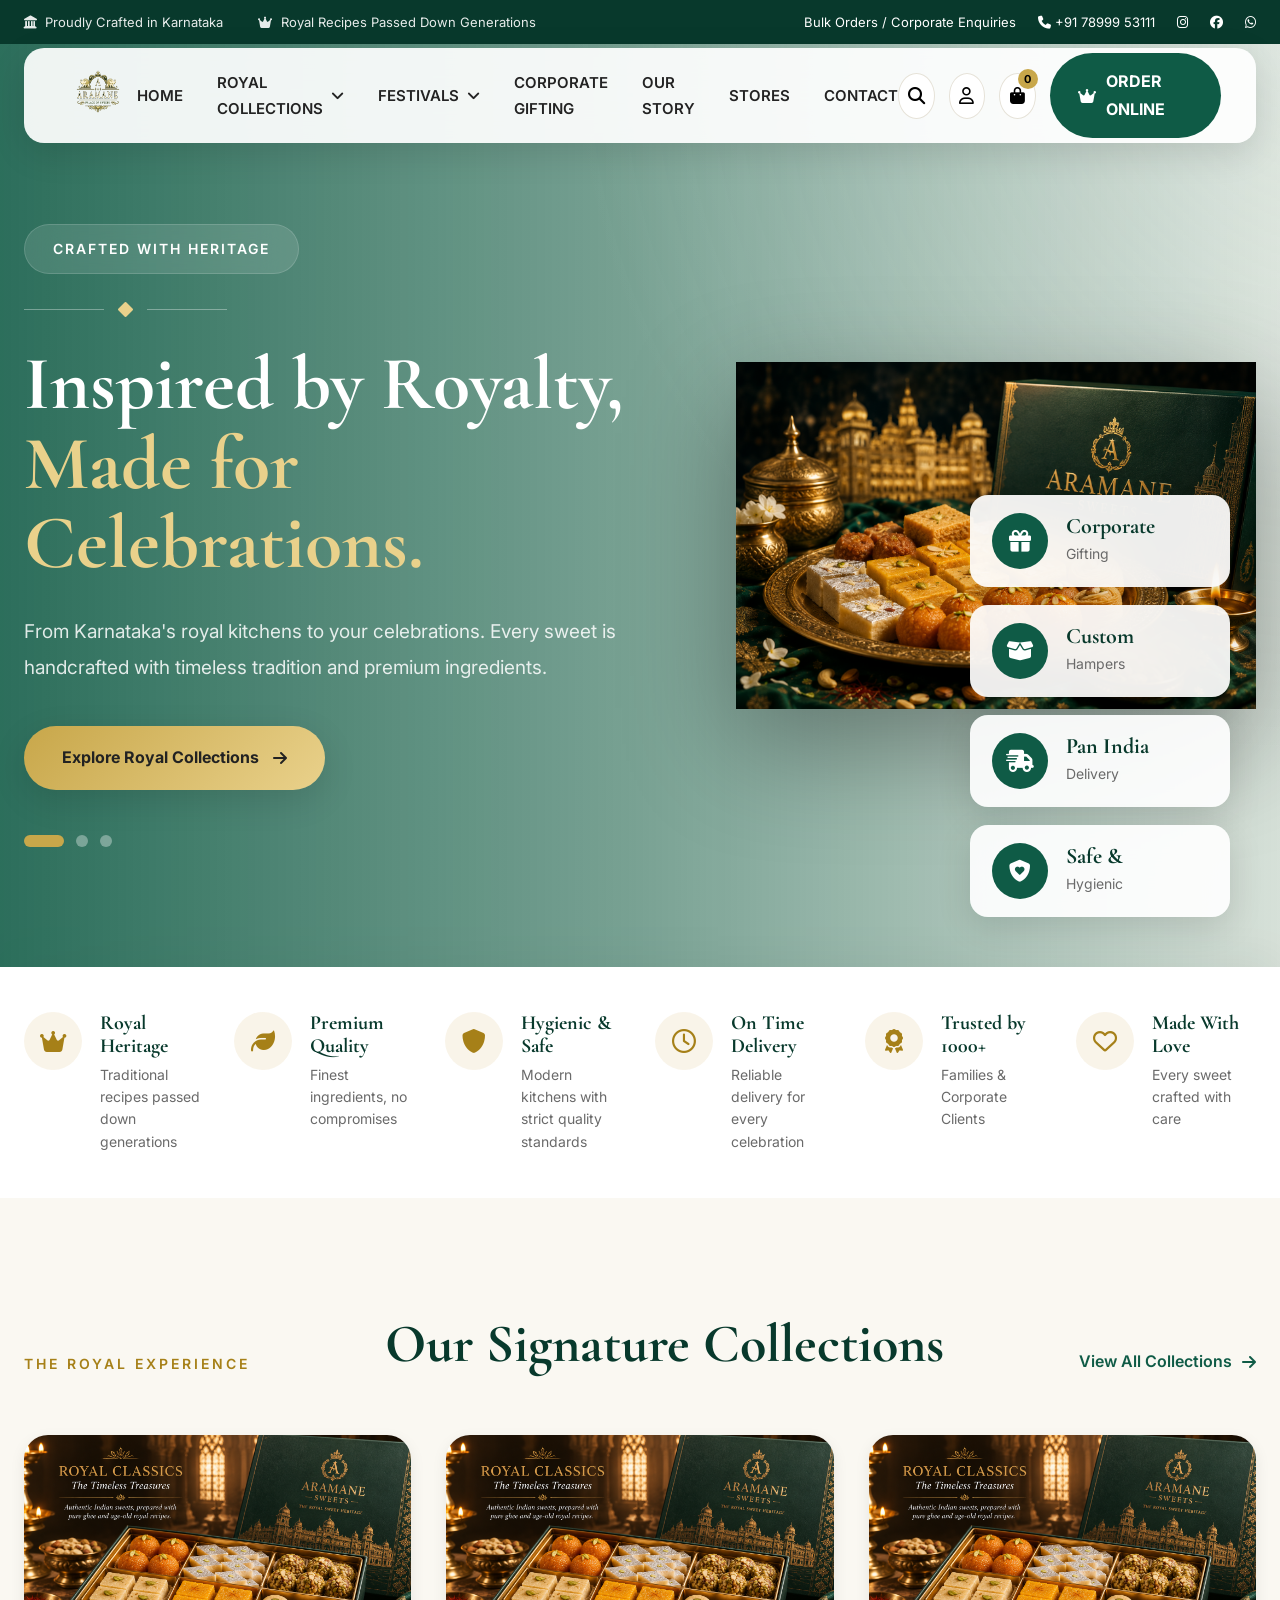
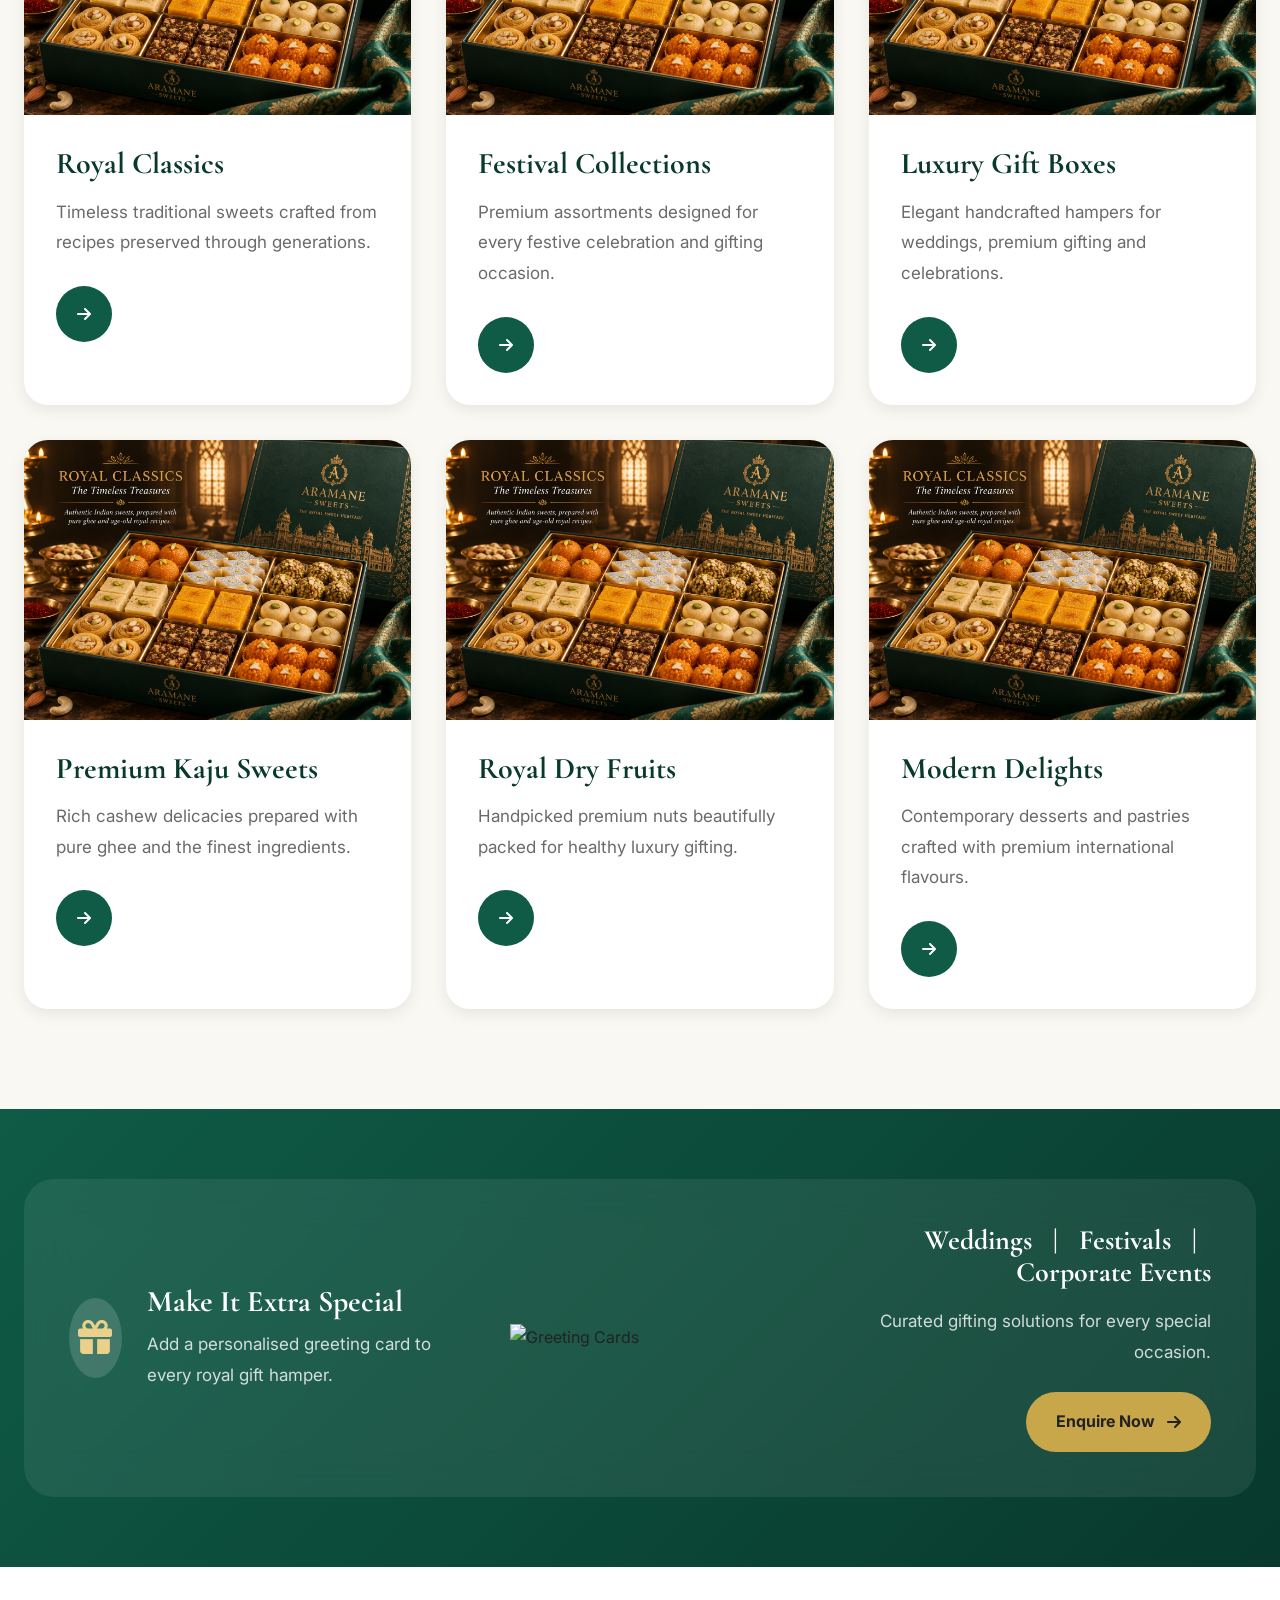
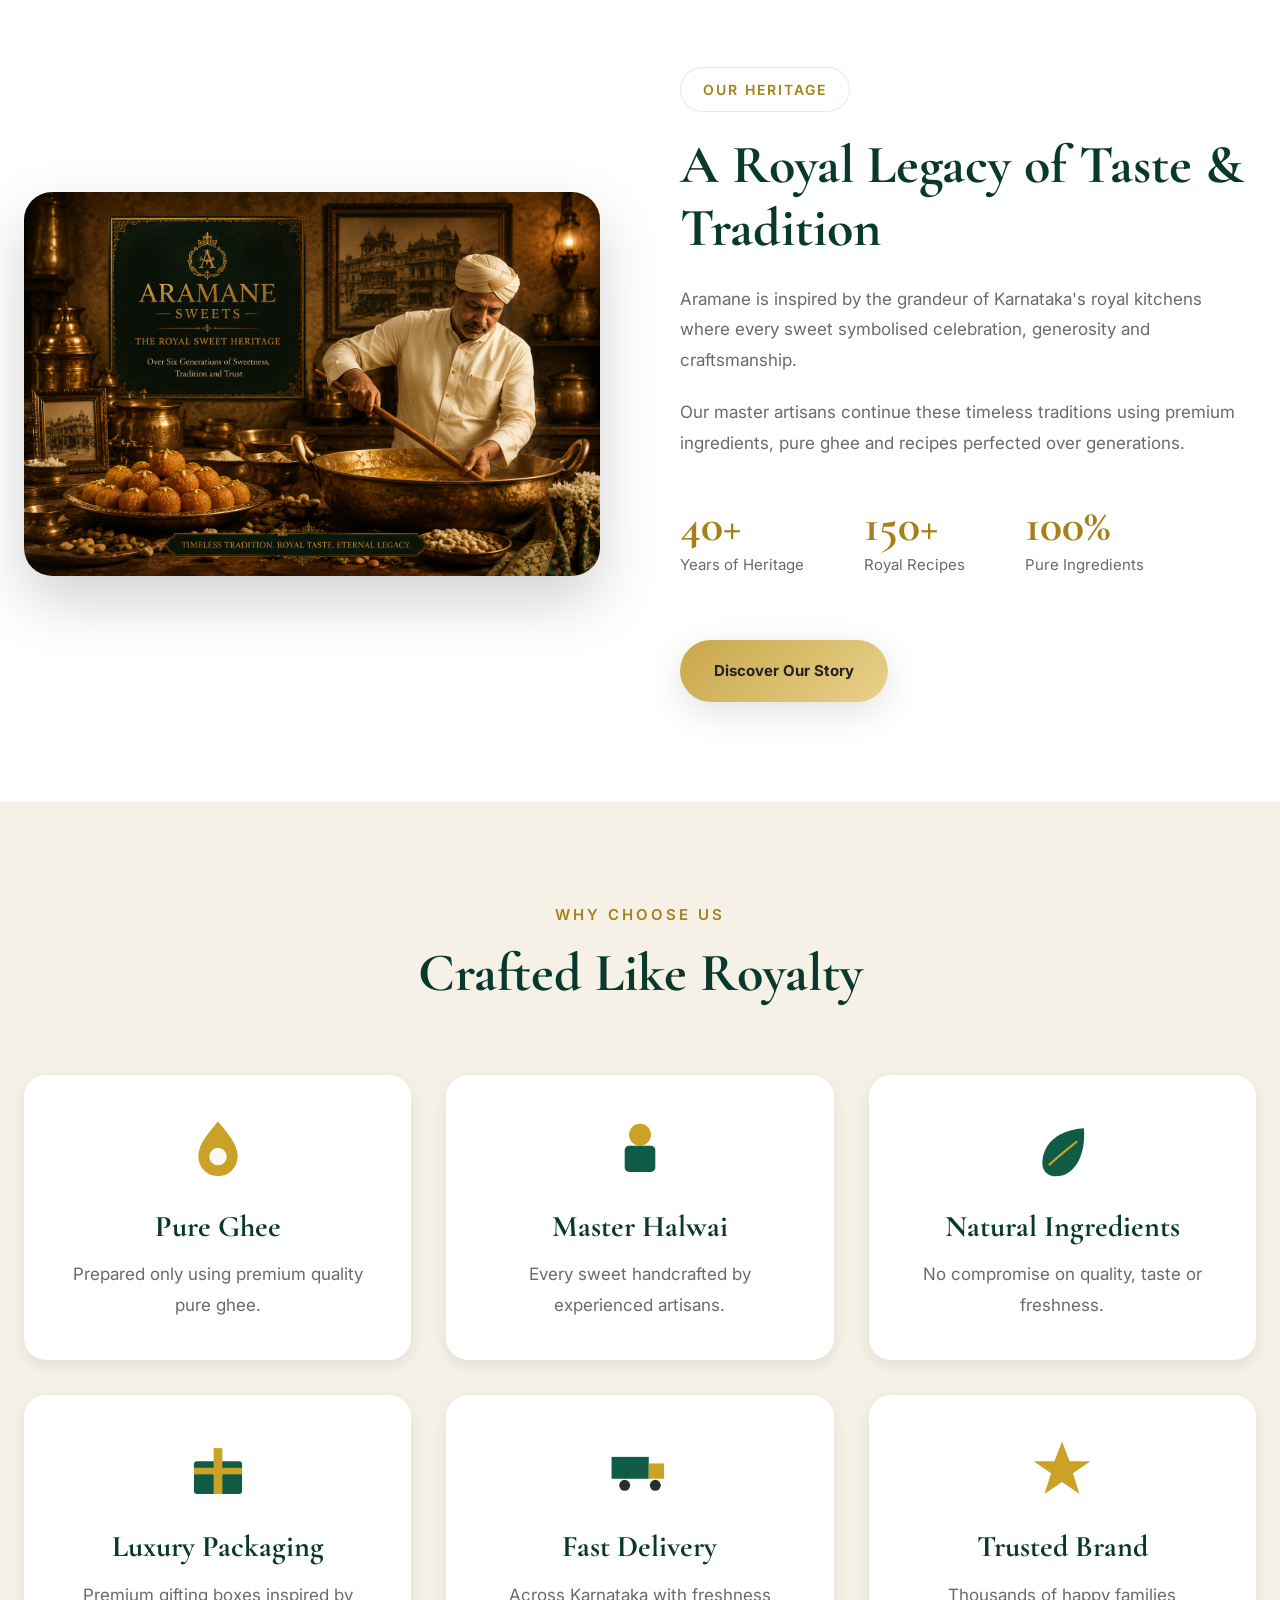
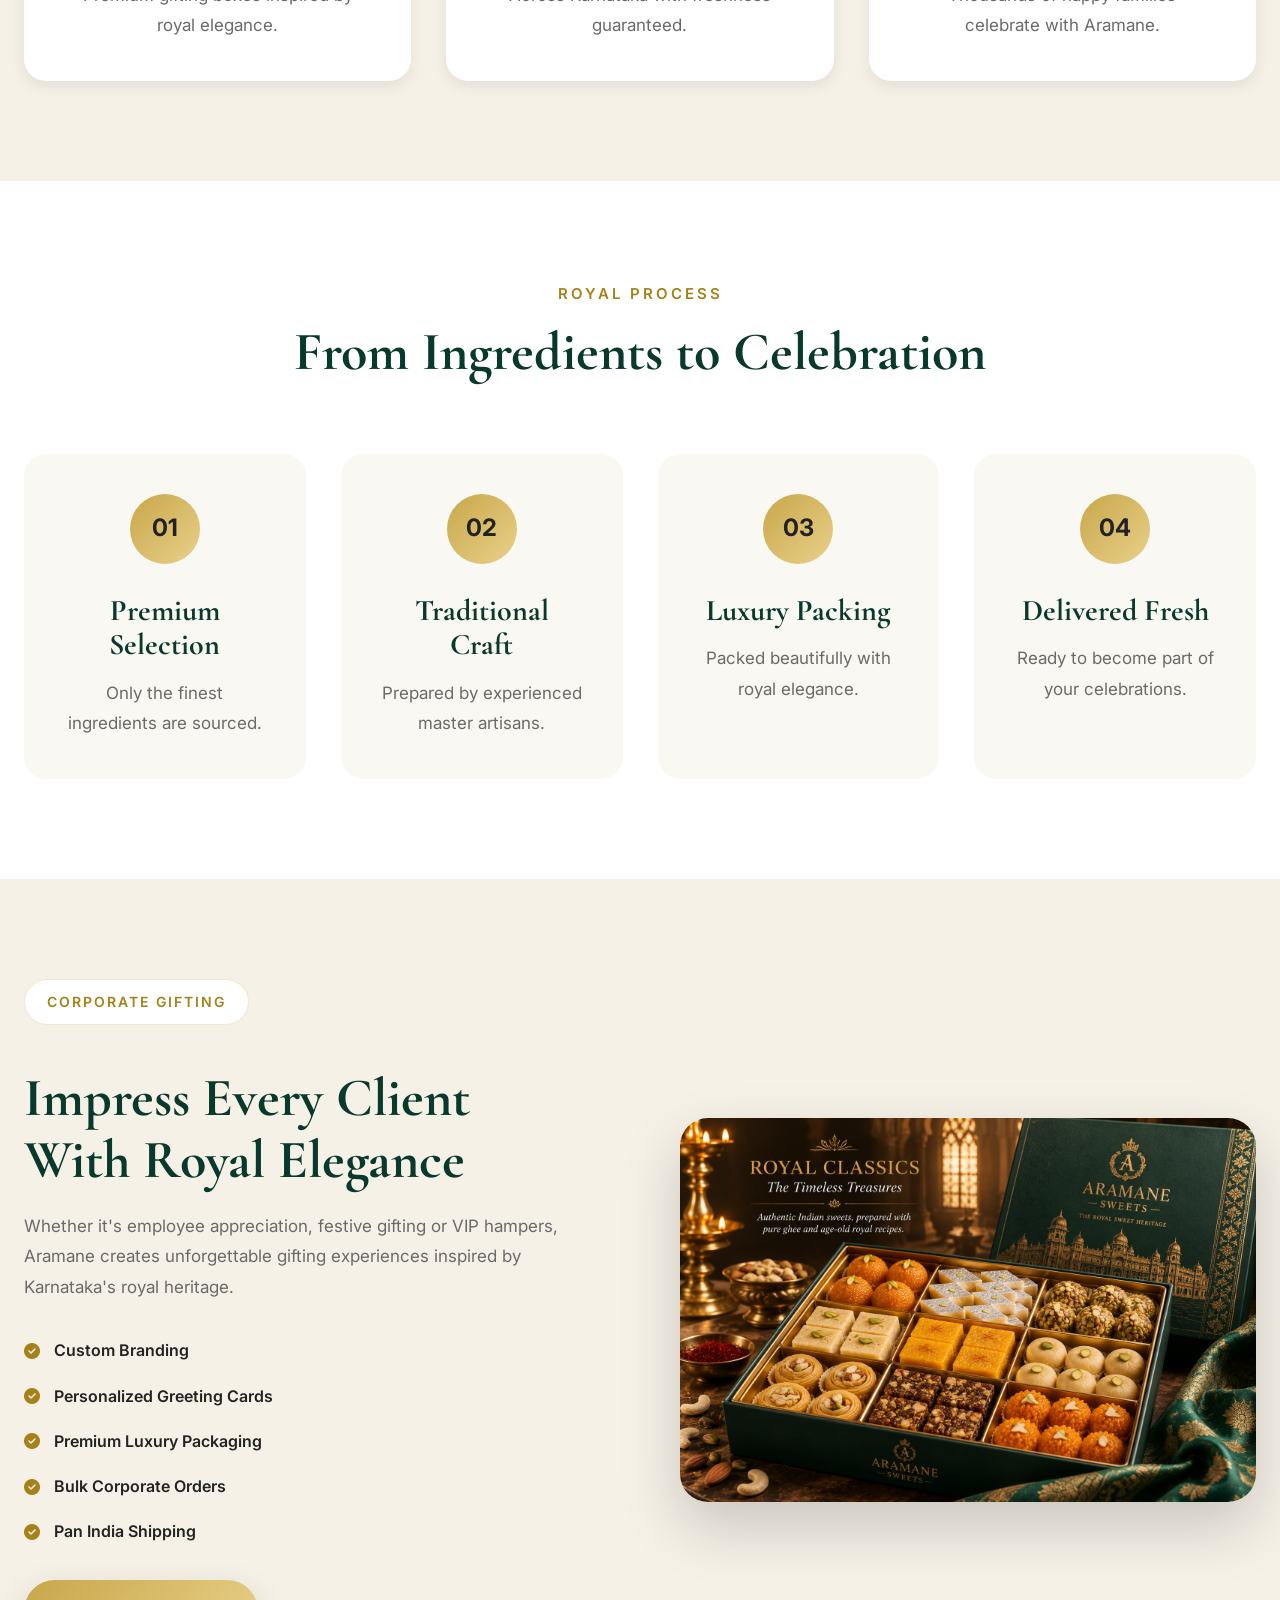
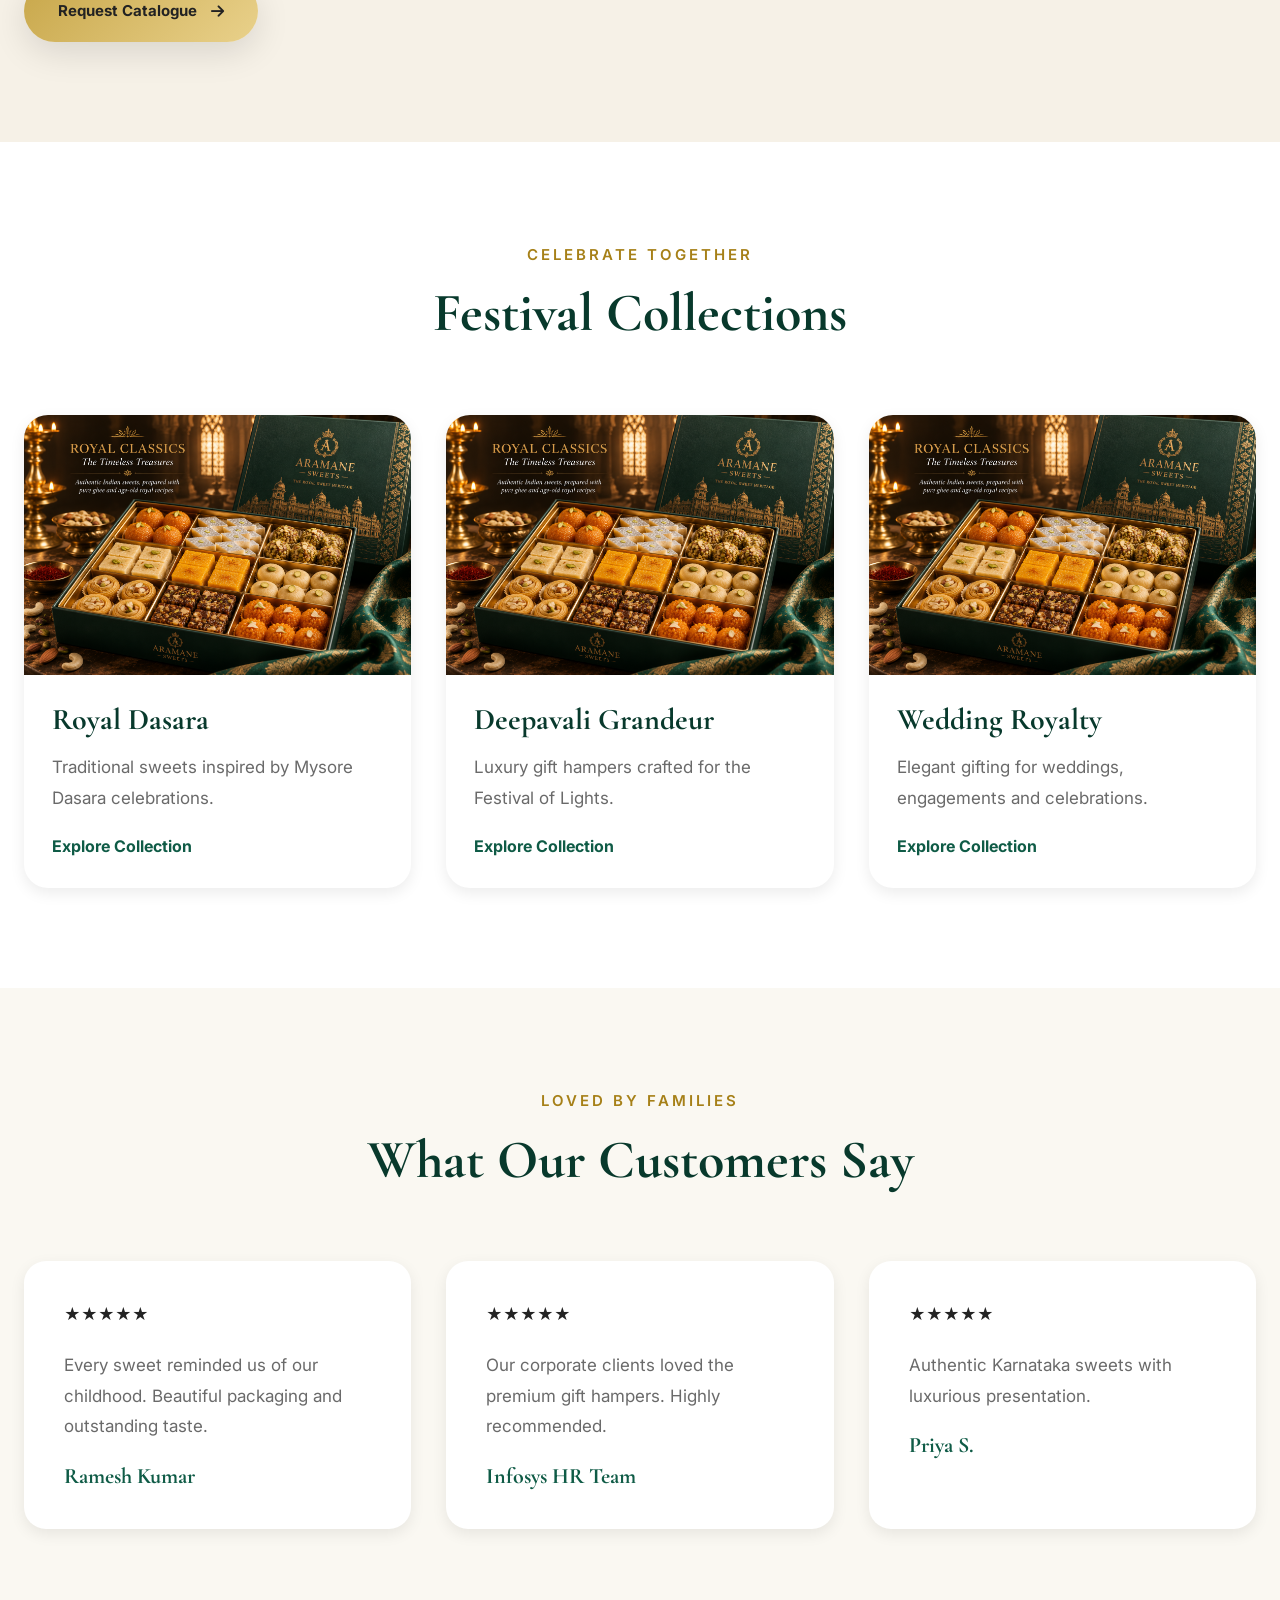
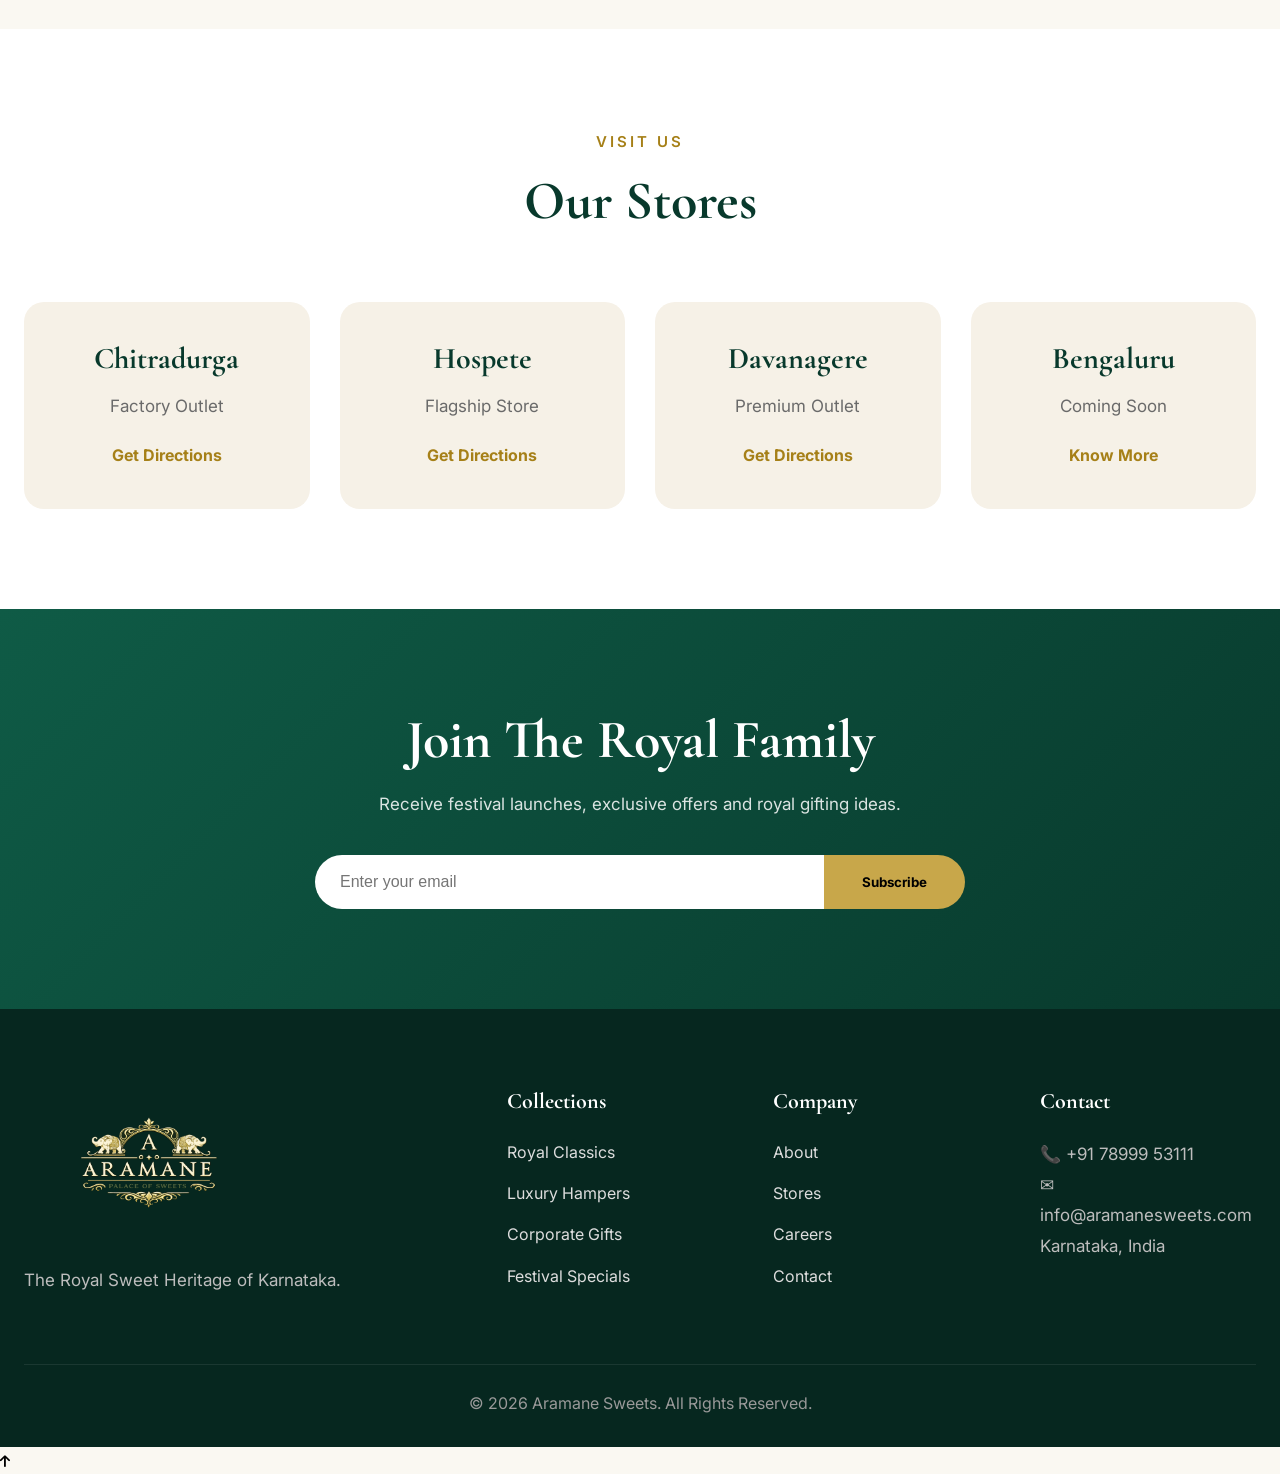
==== commit ffb49a38: "logo" ====
--- a/index.html
+++ b/index.html
@@ -48,9 +48,9 @@
 
     <div class="loader-content">
 
-        <img src="assets/logo/logo.png"
+        <img src="assets/logo/logo-white.png"
              class="loader-logo"
-             alt="Aramane" width="190" height="50">
+             alt="Aramane" width="240" height="60">
 
         <div class="loader-line"></div>
 
@@ -149,11 +149,11 @@
    class="logo">
 
 <img
-            src="assets/logo/logo.png"
+            src="assets/logo/logo-white.png"
             alt="Aramane Sweets"
             class="loader-logo"
-            width="220"
-            height="80"
+            width="250"
+            height="100"
             loading="eager"
             decoding="async">
 </a>
@@ -1841,7 +1841,7 @@
 
 alt="Aramane"
 
-style="max-width:220px;margin-bottom:20px;">
+style="max-width:250px;margin-bottom:10px;">
 
 <p>
 
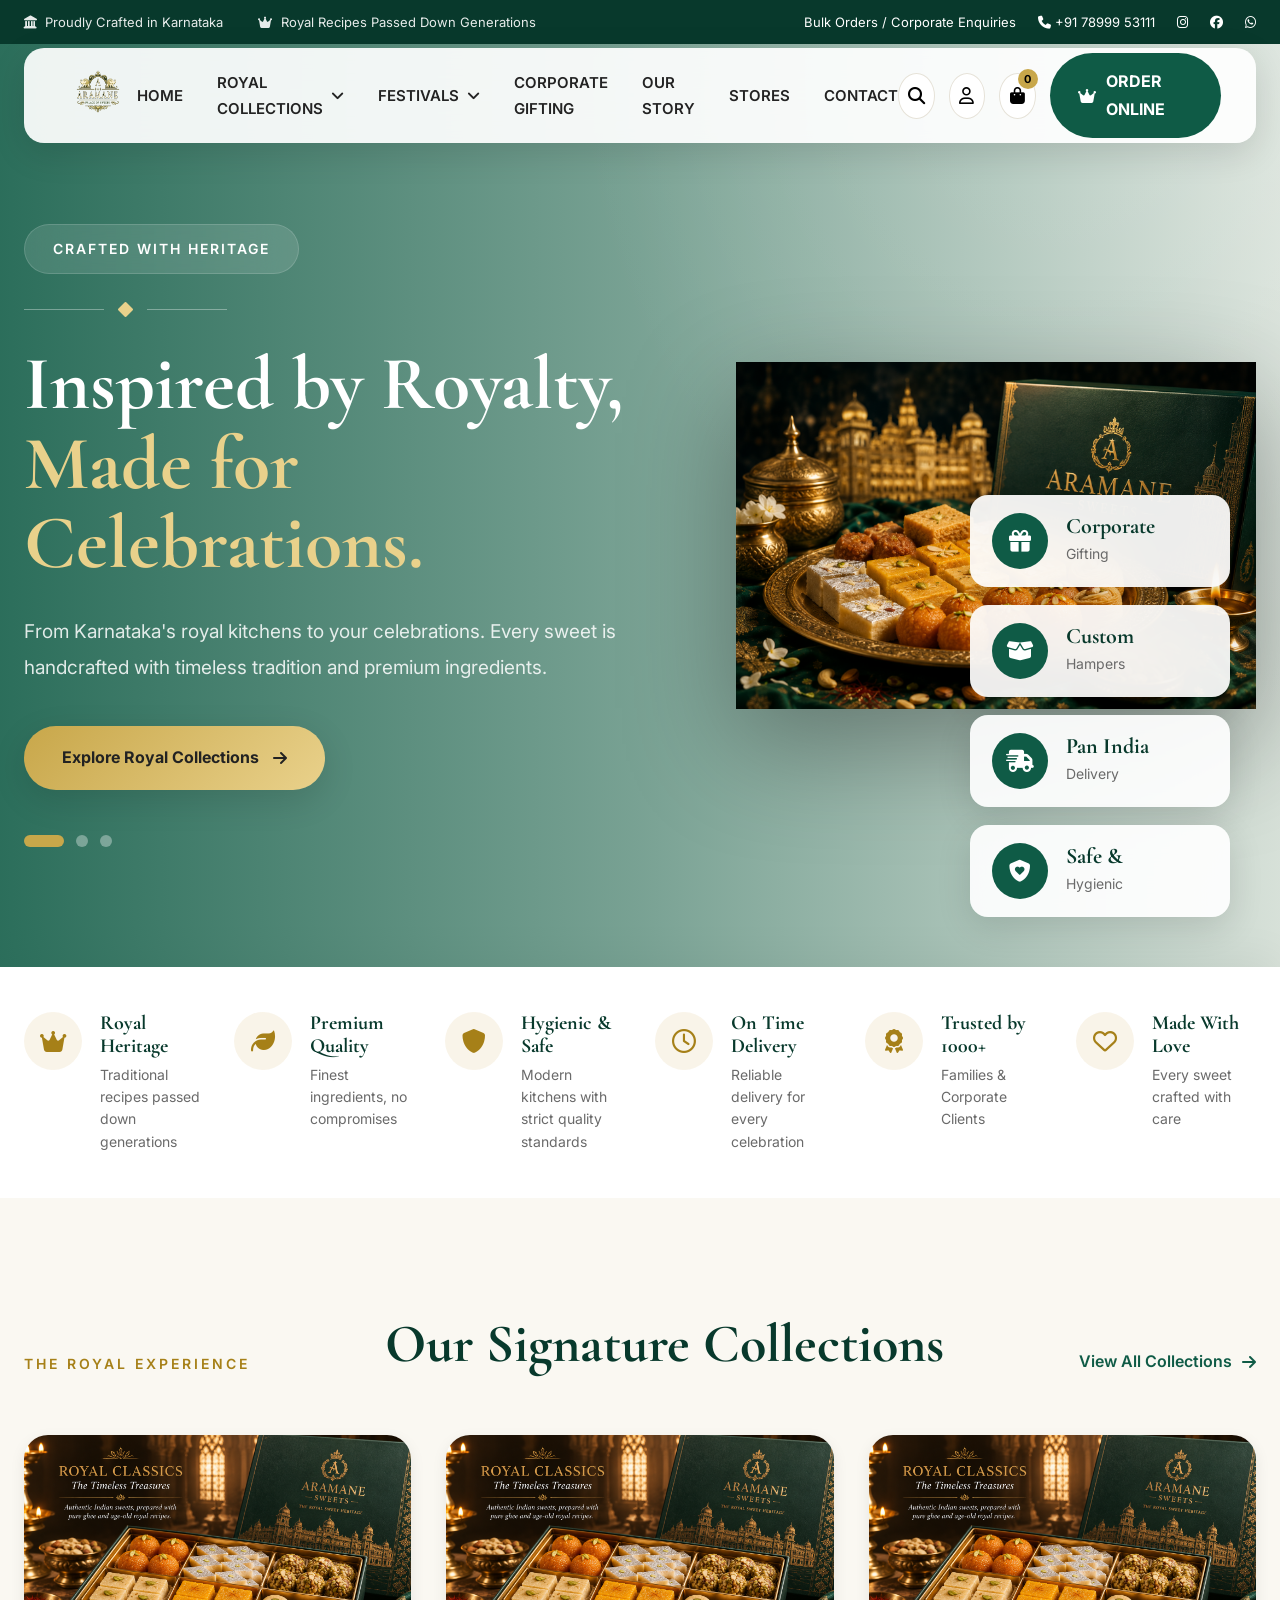
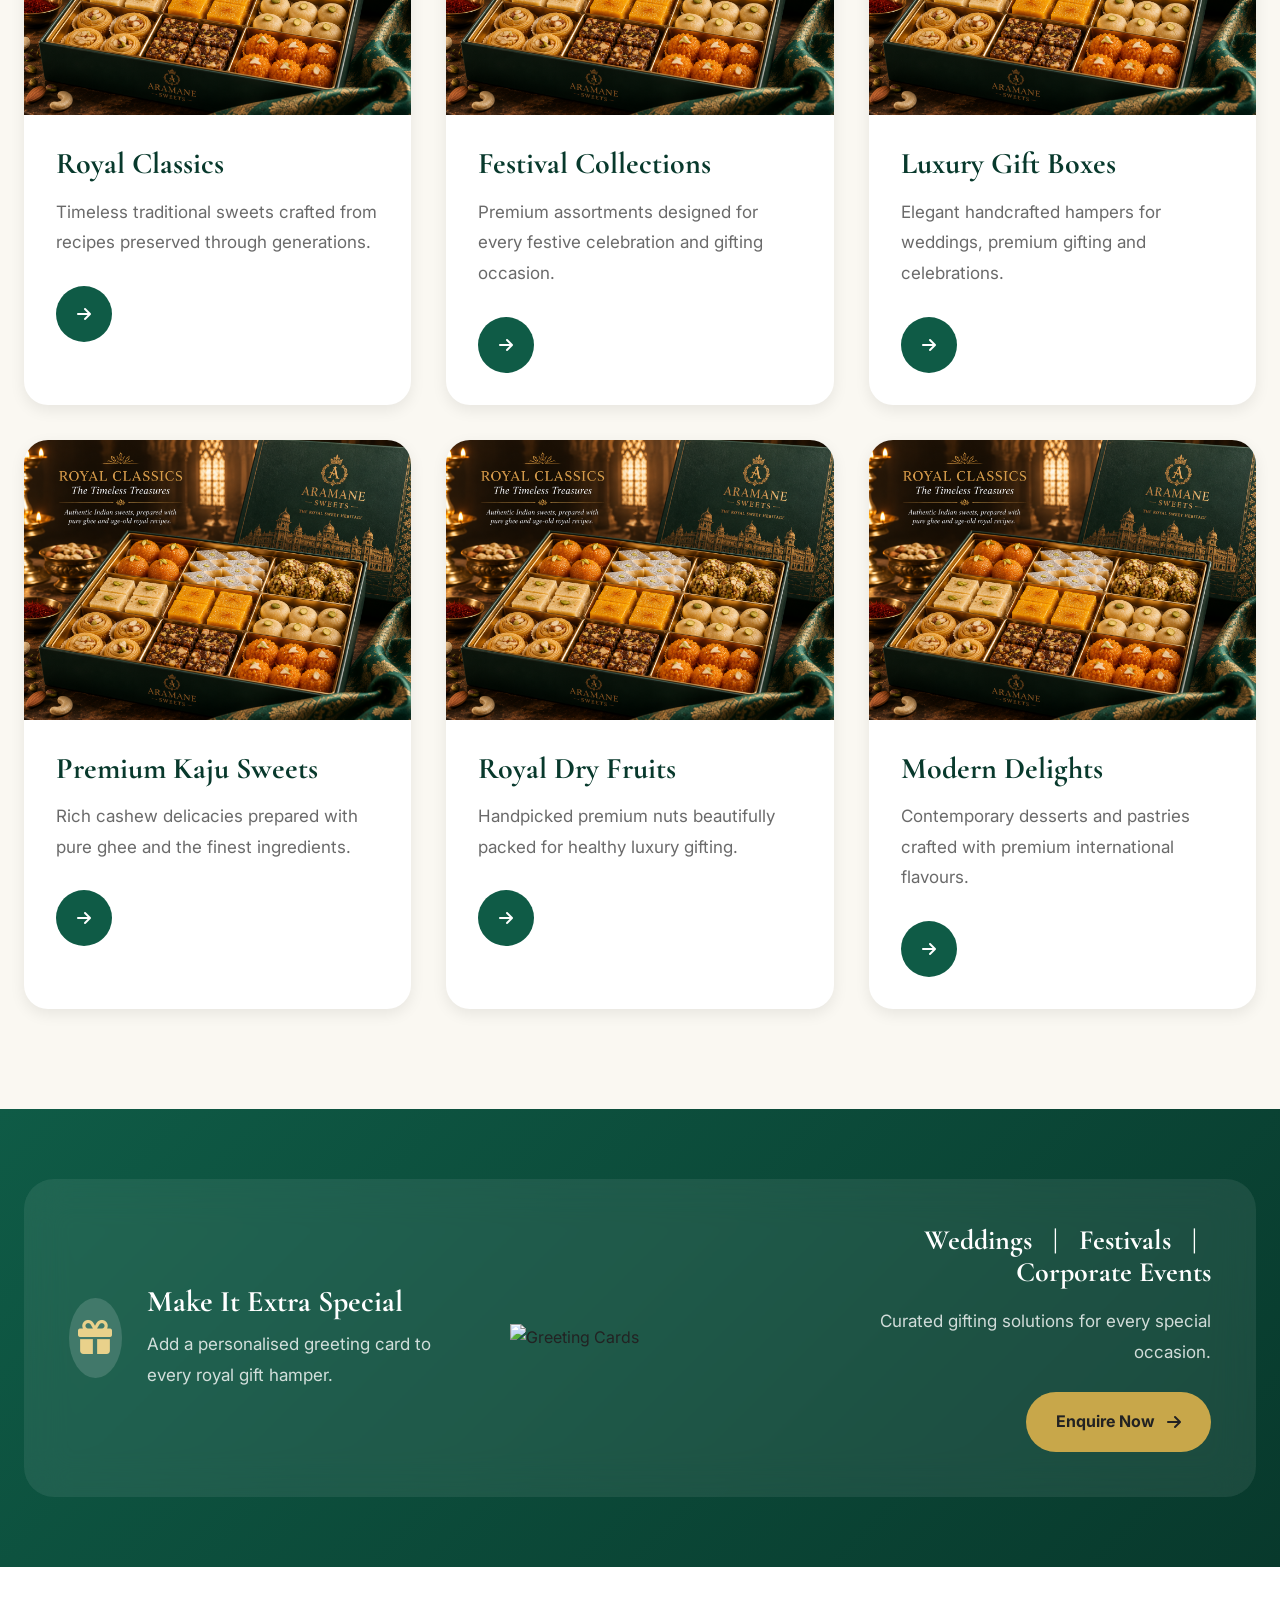
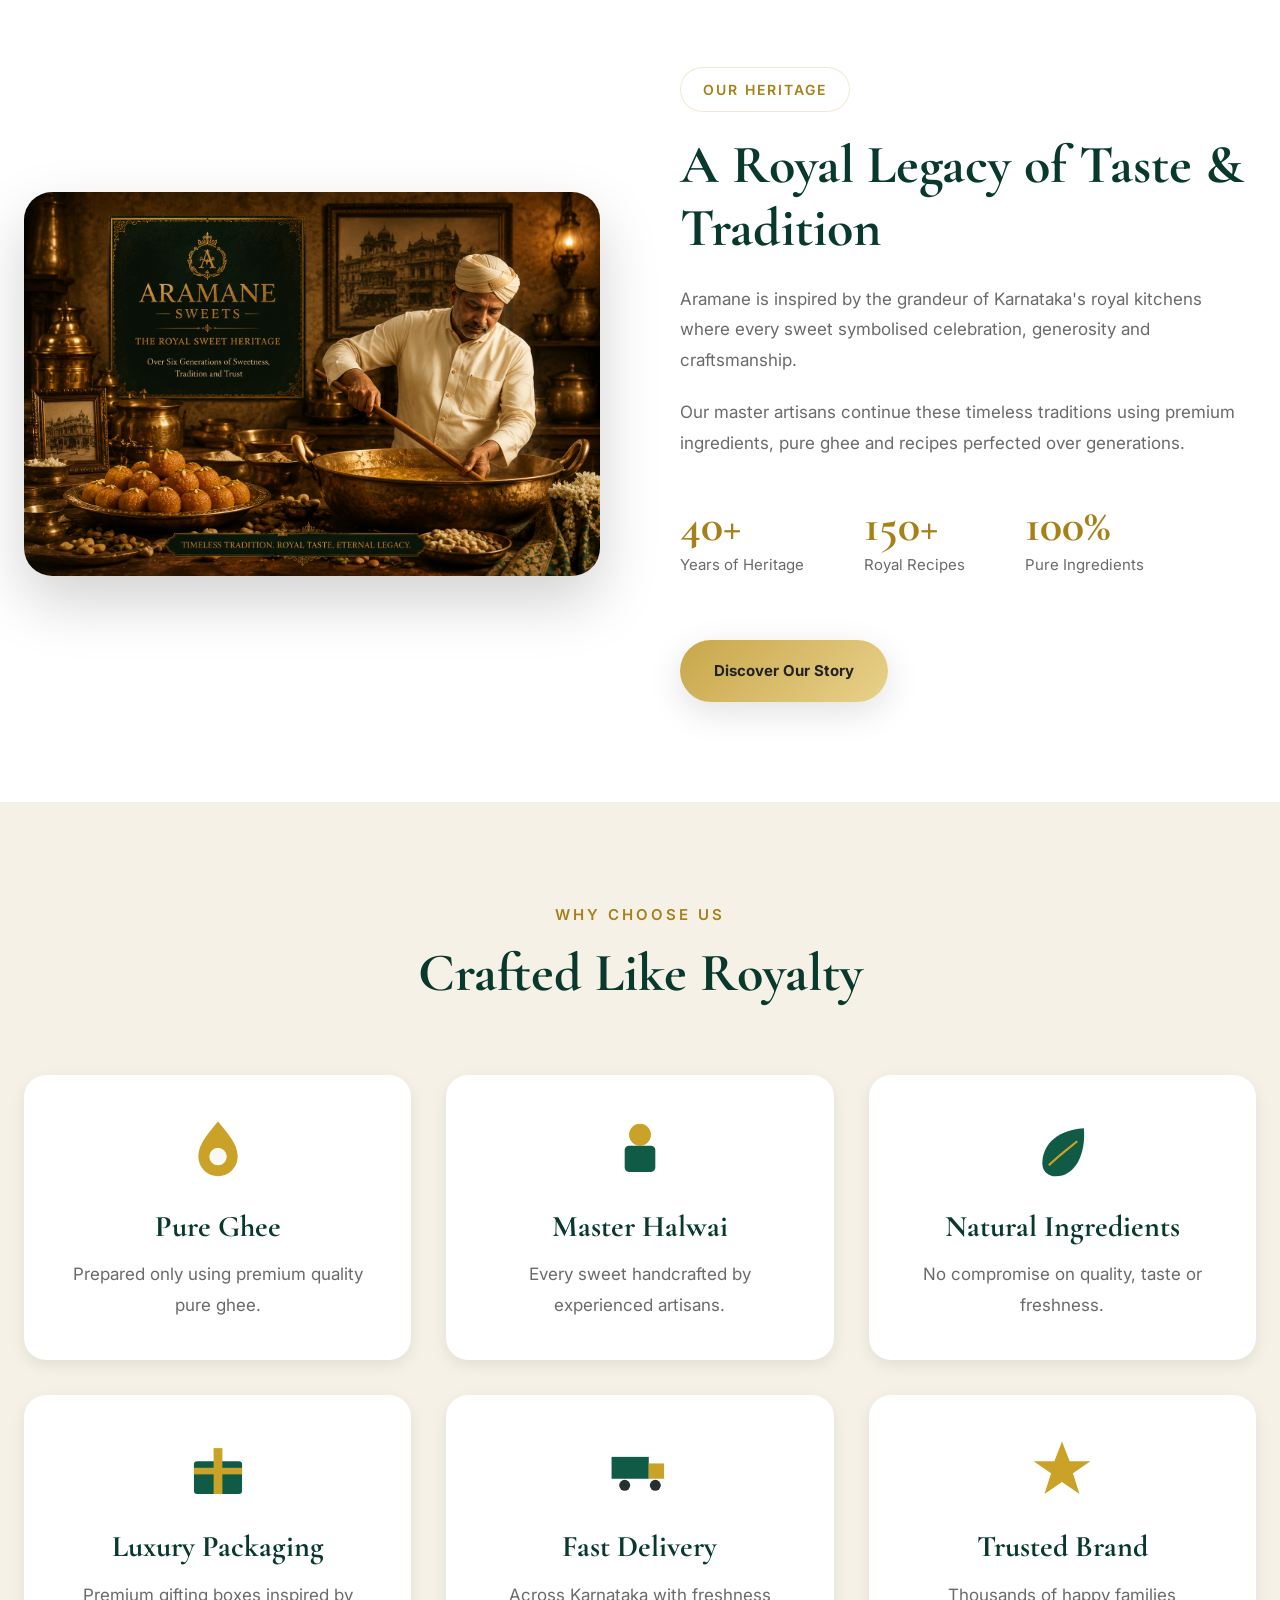
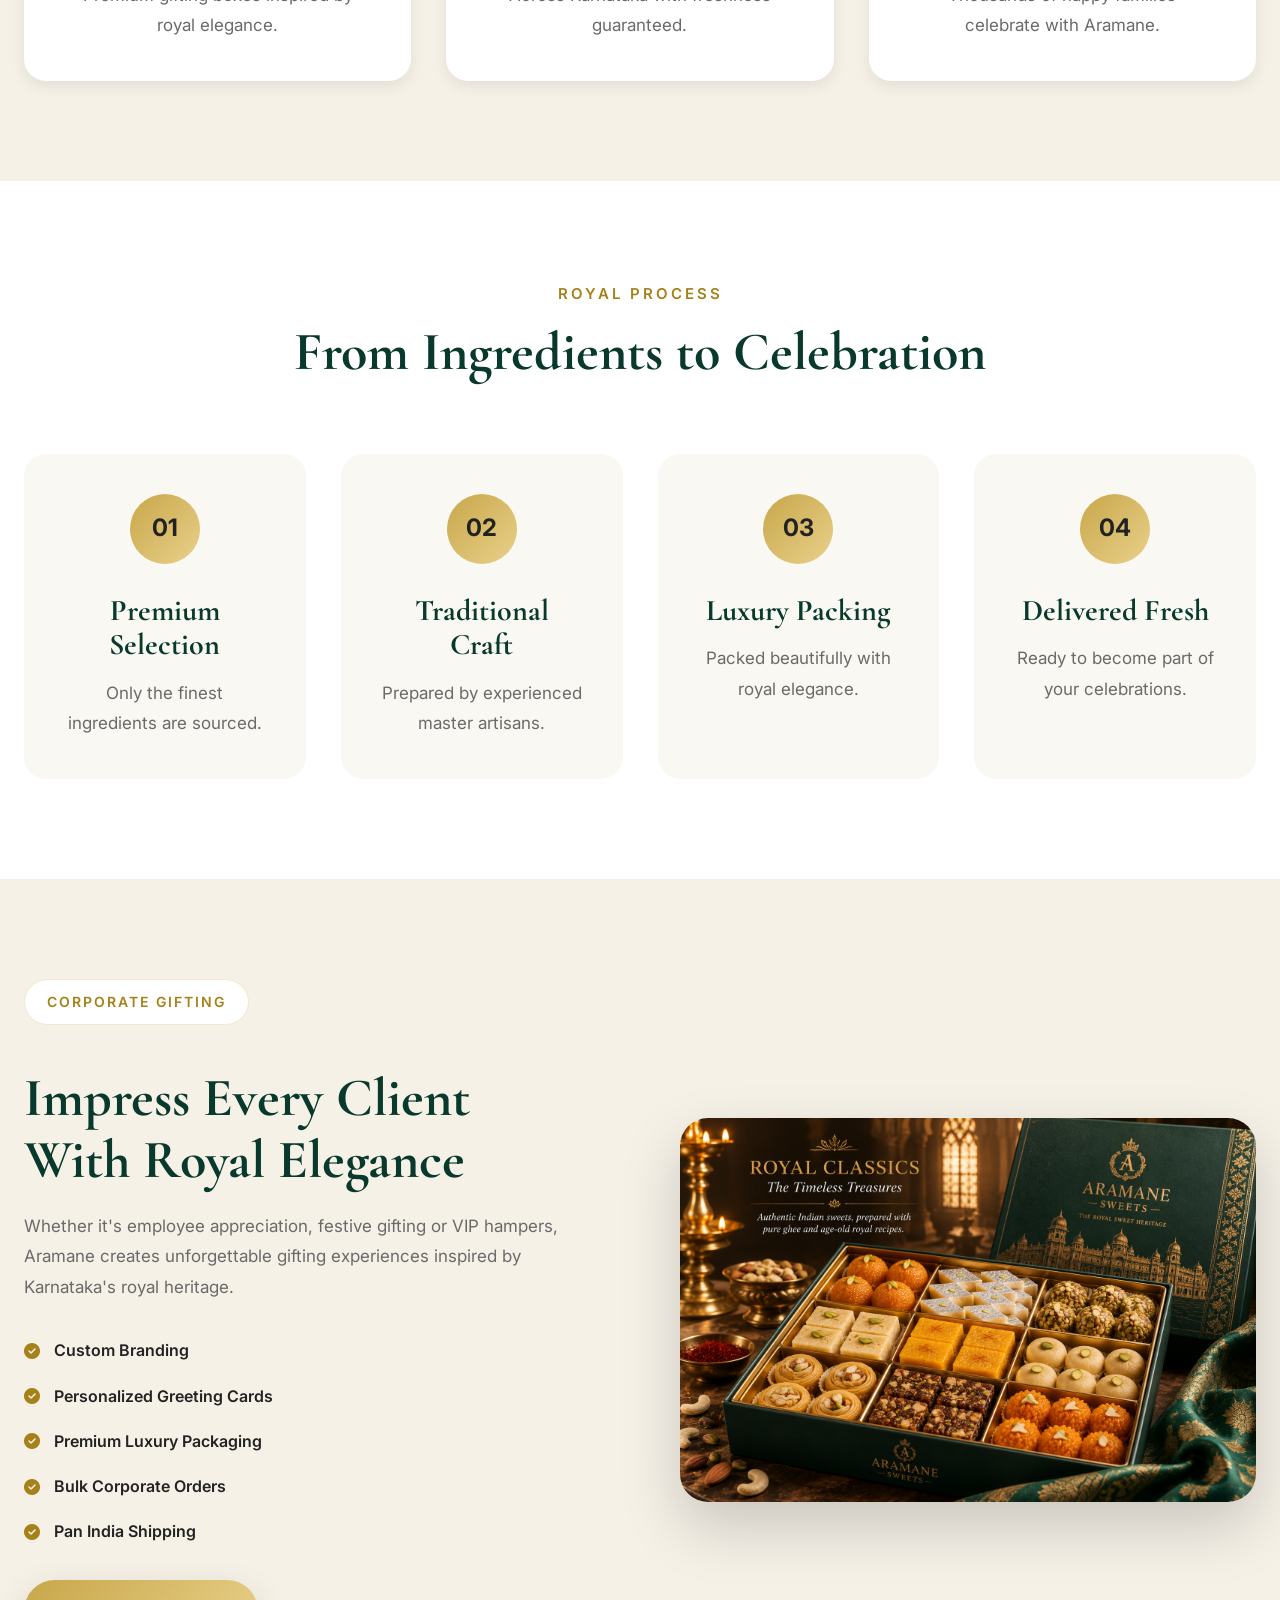
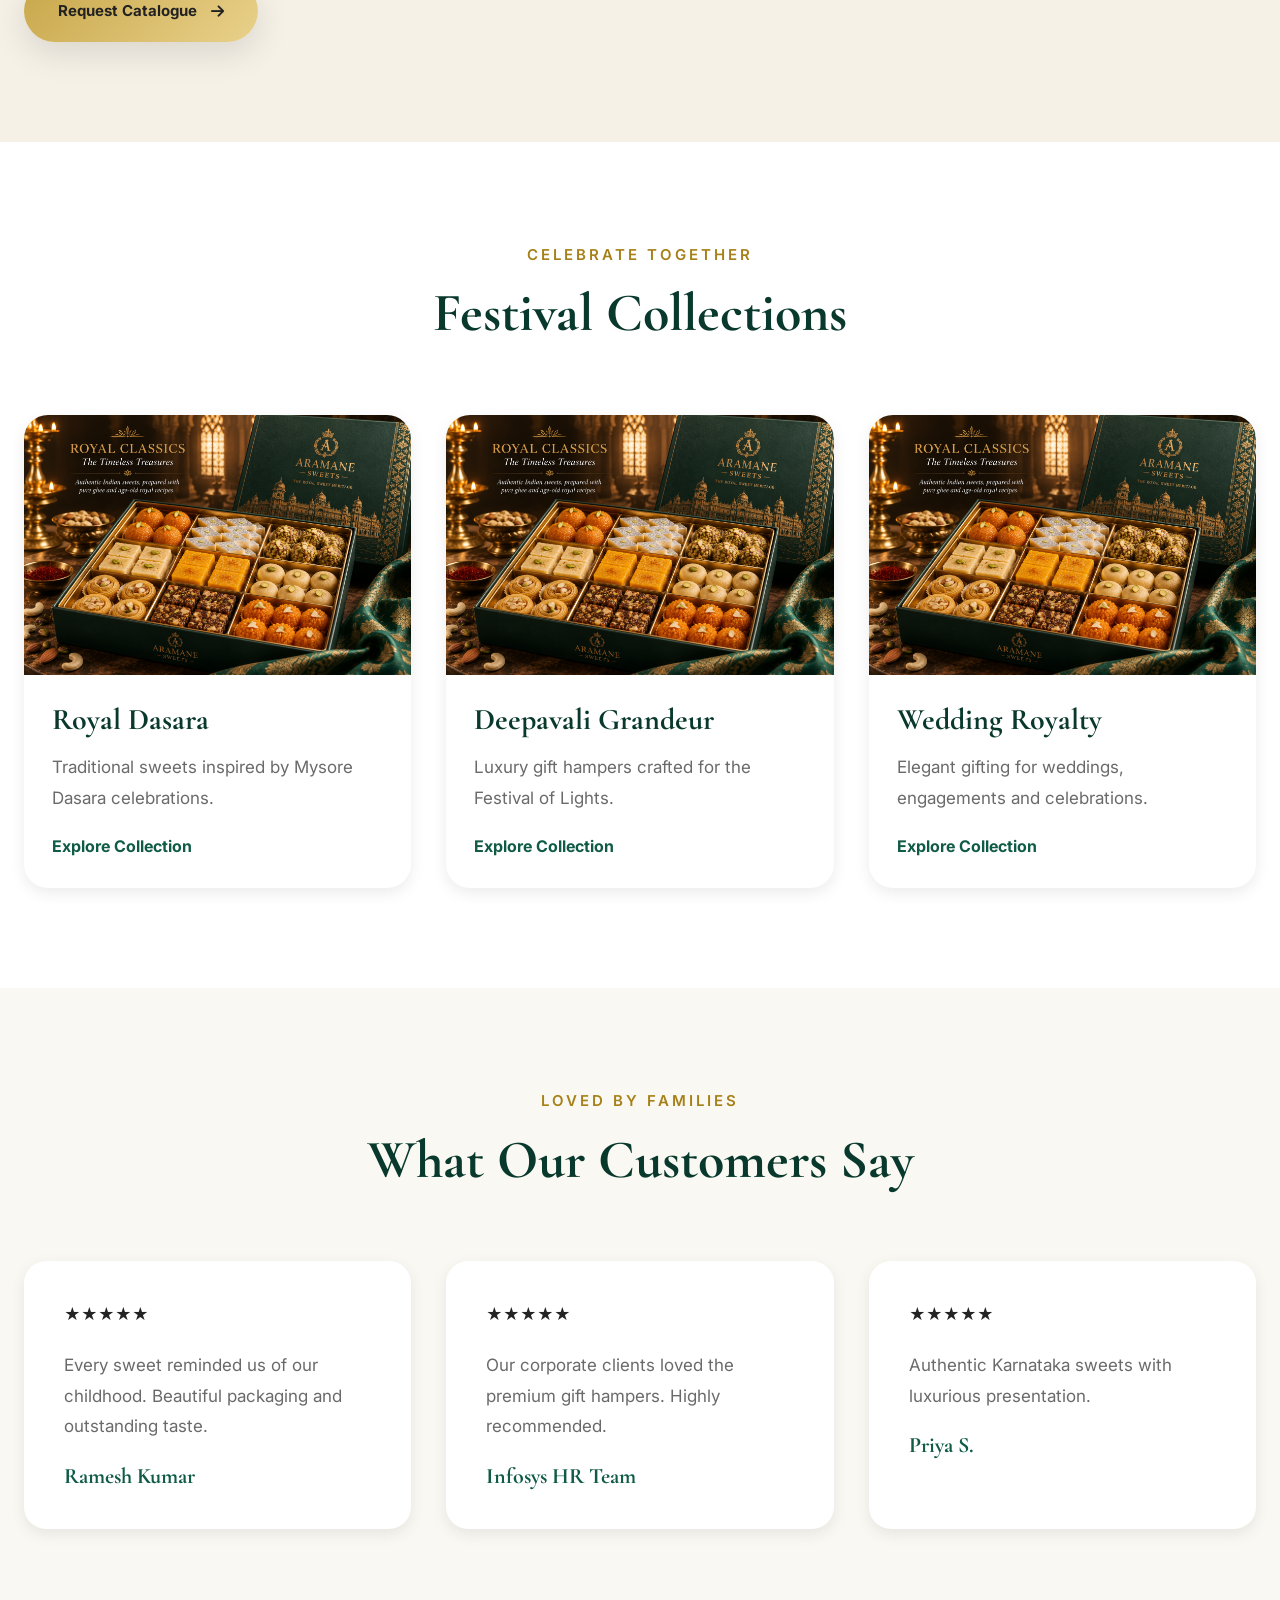
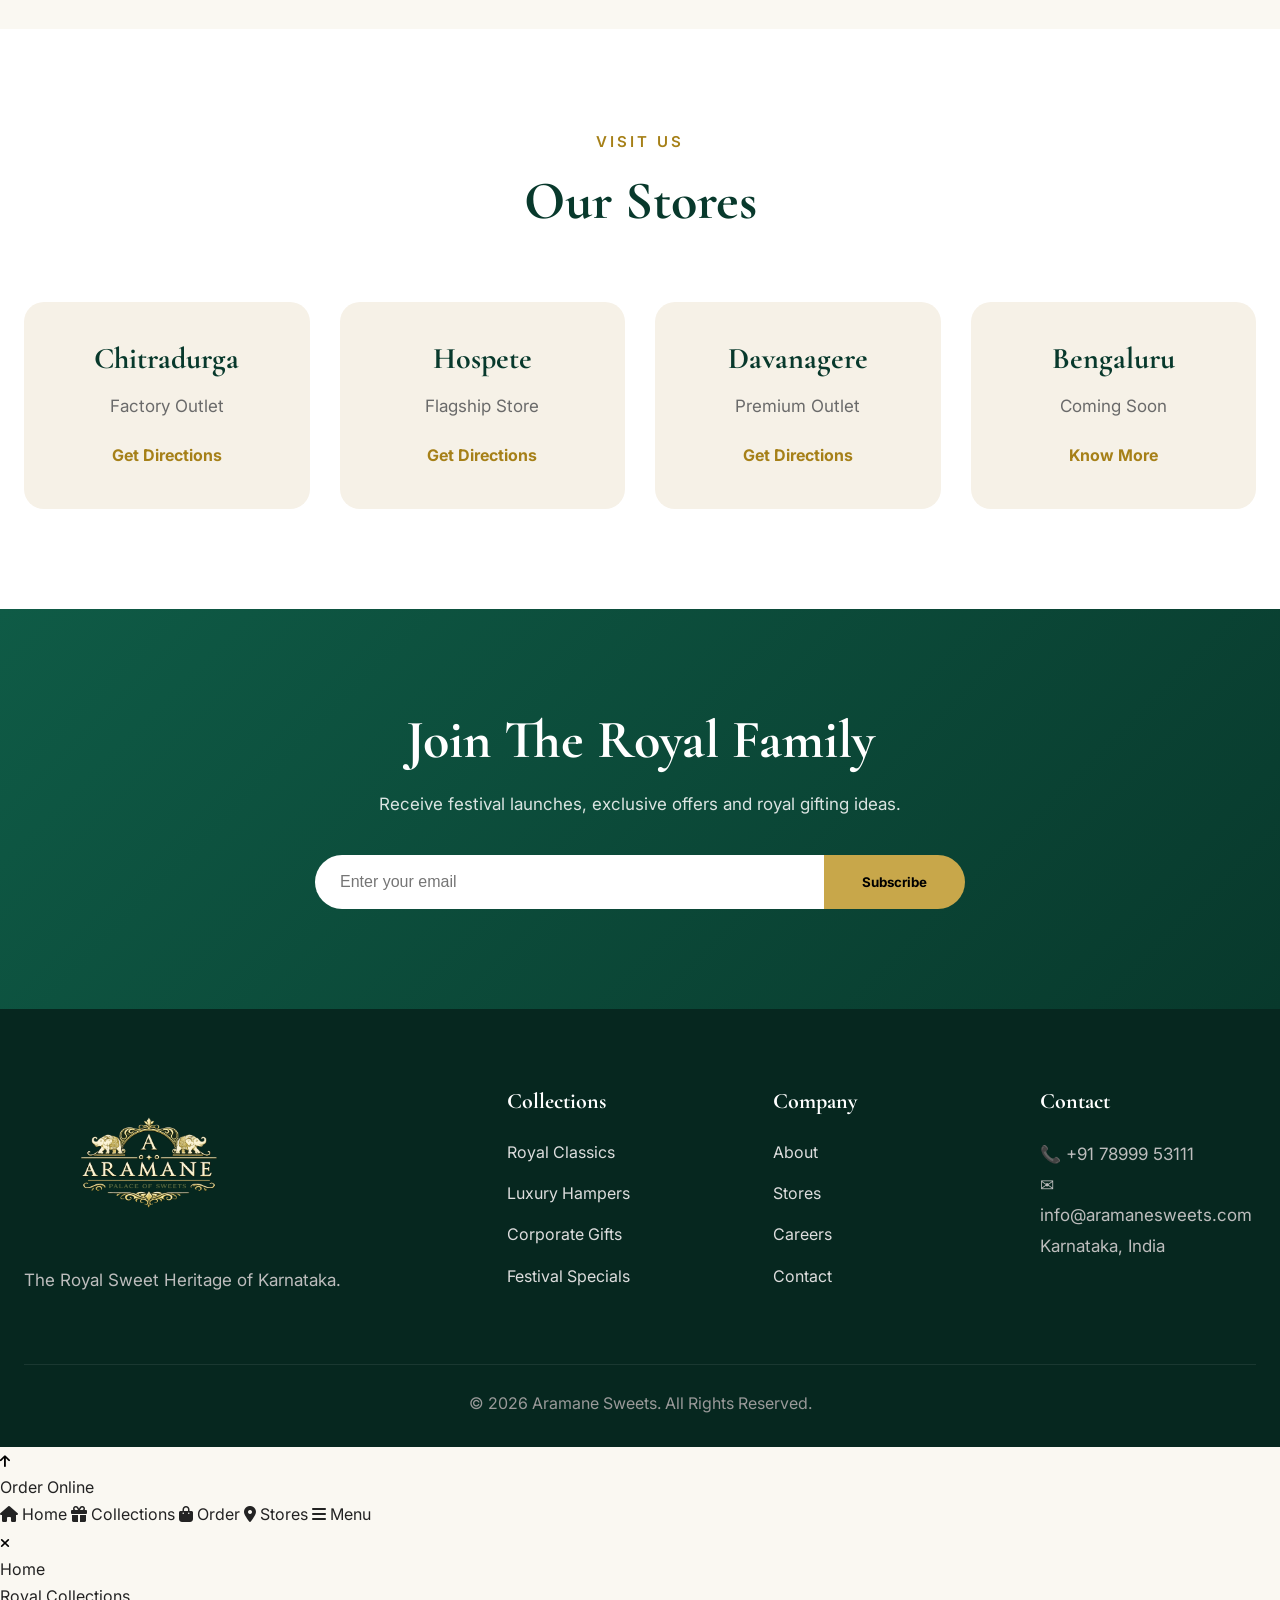
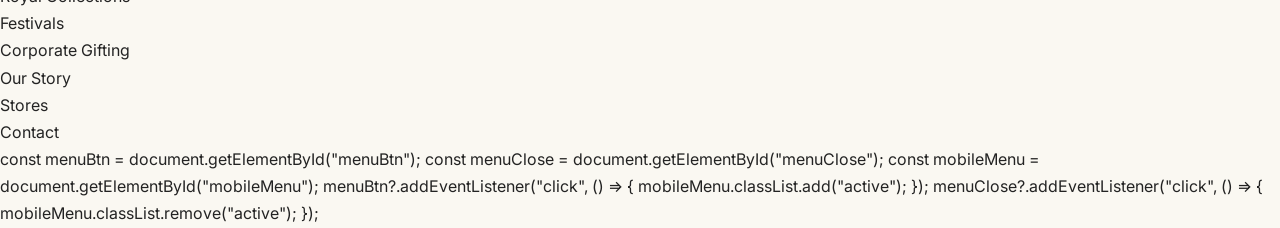
==== commit cae45b58: "mobile version" ====
--- a/index.html
+++ b/index.html
@@ -32,9 +32,15 @@
 
     <!-- CSS -->
 
-    <link rel="stylesheet"
-          href="css/style.css">
-
+<link
+    rel="stylesheet"
+    href="css/style.css"
+    media="screen and (min-width:769px)">
+
+<link
+    rel="stylesheet"
+    href="css/mobile.css"
+    media="screen and (max-width:768px)">
 </head>
 
 <body>
@@ -43,6 +49,7 @@
 <!-- ===================================
 LOADER
 =================================== -->
+ 
 
 <div id="loader">
 
@@ -1947,7 +1954,65 @@
 
 
 <script src="js/app.js"></script>
-
+<a href="#" class="mobile-order">
+    Order Online
+</a>
+<nav class="bottom-nav">
+
+<a href="#" class="active">
+<i class="fa-solid fa-house"></i>
+<span>Home</span>
+</a>
+
+<a href="#collections">
+<i class="fa-solid fa-gift"></i>
+<span>Collections</span>
+</a>
+
+<a href="#">
+<i class="fa-solid fa-bag-shopping"></i>
+<span>Order</span>
+</a>
+
+<a href="#stores">
+<i class="fa-solid fa-location-dot"></i>
+<span>Stores</span>
+</a>
+
+<a href="#" id="menuBtn">
+<i class="fa-solid fa-bars"></i>
+<span>Menu</span>
+</a>
+
+</nav>
+<div class="mobile-menu" id="mobileMenu">
+
+<button class="menu-close" id="menuClose">
+<i class="fa-solid fa-xmark"></i>
+</button>
+
+<ul>
+<li><a href="#">Home</a></li>
+<li><a href="#">Royal Collections</a></li>
+<li><a href="#">Festivals</a></li>
+<li><a href="#">Corporate Gifting</a></li>
+<li><a href="#">Our Story</a></li>
+<li><a href="#">Stores</a></li>
+<li><a href="#">Contact</a></li>
+</ul>
+
+</div>
+const menuBtn = document.getElementById("menuBtn");
+const menuClose = document.getElementById("menuClose");
+const mobileMenu = document.getElementById("mobileMenu");
+
+menuBtn?.addEventListener("click", () => {
+    mobileMenu.classList.add("active");
+});
+
+menuClose?.addEventListener("click", () => {
+    mobileMenu.classList.remove("active");
+});
 </body>
 
 </html>
--- a/css/mobile.css
+++ b/css/mobile.css
@@ -0,0 +1,1328 @@
+/*====================================================
+ARAMANE MOBILE
+====================================================*/
+
+@media (max-width:768px){
+
+html{
+    font-size:16px;
+}
+
+body{
+    overflow-x:hidden;
+}
+
+/*==============================
+CONTAINER
+==============================*/
+
+.container{
+    width:100%;
+    padding:0 20px;
+}
+
+/*==============================
+TOPBAR
+==============================*/
+
+.topbar{
+    display:none;
+}
+
+/*==============================
+HEADER
+==============================*/
+
+#header{
+    top:0;
+    position:fixed;
+    width:100%;
+    z-index:9999;
+}
+
+.navbar{
+
+    height:74px;
+
+    border-radius:0;
+
+    padding:0 18px;
+
+    background:rgba(15,91,70,.96);
+
+    backdrop-filter:blur(18px);
+
+}
+
+/*==============================
+LOGO
+==============================*/
+
+.logo img{
+
+    height:46px;
+
+}
+
+/*==============================
+DESKTOP NAV
+==============================*/
+
+.menu,
+.nav-actions{
+
+    display:none;
+
+}
+
+/*==============================
+MOBILE BUTTON
+==============================*/
+
+.mobile-toggle{
+
+    display:flex;
+
+    justify-content:center;
+
+    align-items:center;
+
+    width:48px;
+
+    height:48px;
+
+    border-radius:12px;
+
+    background:rgba(255,255,255,.15);
+
+    color:#fff;
+
+    font-size:22px;
+
+}
+
+/*==============================
+HERO
+==============================*/
+
+.hero{
+
+    min-height:92vh;
+
+    padding-top:110px;
+
+    padding-bottom:50px;
+
+}
+
+.hero-grid{
+
+    display:flex;
+
+    flex-direction:column;
+
+    gap:35px;
+
+}
+
+.hero-content{
+
+    text-align:center;
+
+}
+
+.hero-tag{
+
+    margin:auto auto 25px;
+
+}
+
+.hero-divider{
+
+    justify-content:center;
+
+}
+
+.hero h1{
+
+    font-size:38px;
+
+    line-height:1.15;
+
+}
+
+.hero p{
+
+    font-size:16px;
+
+    line-height:1.8;
+
+}
+
+.hero-buttons{
+
+    width:100%;
+
+    display:flex;
+
+    flex-direction:column;
+
+}
+
+.hero-buttons a{
+
+    width:100%;
+
+    justify-content:center;
+
+}
+
+/*==============================
+IMAGE
+==============================*/
+
+.hero-image{
+
+    max-width:320px;
+
+    margin:auto;
+
+}
+
+.hero-image img{
+
+    width:100%;
+
+}
+
+/*==============================
+SLIDER
+==============================*/
+
+.hero-slider{
+
+    justify-content:center;
+
+}
+/*====================================================
+MOBILE - COLLECTIONS
+====================================================*/
+
+.collection-grid{
+
+display:flex;
+
+overflow-x:auto;
+
+gap:18px;
+
+padding-bottom:10px;
+
+scroll-snap-type:x mandatory;
+
+scrollbar-width:none;
+
+}
+
+.collection-grid::-webkit-scrollbar{
+
+display:none;
+
+}
+
+.collection-card{
+
+min-width:290px;
+
+max-width:290px;
+
+scroll-snap-align:center;
+
+border-radius:22px;
+
+box-shadow:0 12px 30px rgba(0,0,0,.08);
+
+}
+
+.card-image{
+
+height:210px;
+
+}
+
+.card-content{
+
+padding:24px;
+
+}
+
+.card-content h3{
+
+font-size:24px;
+
+margin-bottom:10px;
+
+}
+
+.card-content p{
+
+font-size:15px;
+
+margin-bottom:20px;
+
+line-height:1.7;
+
+}
+
+.circle-btn{
+
+width:50px;
+
+height:50px;
+
+}
+
+
+/*====================================================
+SPECIAL BANNER
+====================================================*/
+
+.banner-wrapper{
+
+display:flex;
+
+flex-direction:column;
+
+text-align:center;
+
+padding:28px 22px;
+
+gap:30px;
+
+border-radius:24px;
+
+}
+
+.banner-left{
+
+flex-direction:column;
+
+text-align:center;
+
+gap:18px;
+
+}
+
+.banner-right{
+
+text-align:center;
+
+}
+
+.banner-right h3{
+
+font-size:24px;
+
+line-height:1.4;
+
+}
+
+.banner-center img{
+
+max-width:220px;
+
+margin:auto;
+
+}
+
+.banner-btn{
+
+width:100%;
+
+justify-content:center;
+
+}
+
+
+/*====================================================
+HERITAGE
+====================================================*/
+
+.heritage-grid{
+
+display:flex;
+
+flex-direction:column;
+
+gap:35px;
+
+}
+
+.heritage-image{
+
+border-radius:20px;
+
+overflow:hidden;
+
+}
+
+.heritage-content{
+
+text-align:center;
+
+}
+
+.heritage-content h2{
+
+font-size:32px;
+
+margin-bottom:18px;
+
+}
+
+.heritage-content p{
+
+font-size:16px;
+
+margin-bottom:18px;
+
+}
+
+.heritage-stats{
+
+display:grid;
+
+grid-template-columns:repeat(3,1fr);
+
+gap:15px;
+
+margin:30px 0;
+
+}
+
+.stat{
+
+padding:18px 10px;
+
+background:#fff;
+
+border-radius:18px;
+
+box-shadow:0 8px 20px rgba(0,0,0,.05);
+
+}
+
+.stat h3{
+
+font-size:28px;
+
+color:var(--gold);
+
+margin-bottom:5px;
+
+}
+
+.stat p{
+
+font-size:13px;
+
+line-height:1.5;
+
+}
+
+
+/*====================================================
+WHY CHOOSE
+====================================================*/
+
+.why-grid{
+
+display:grid;
+
+grid-template-columns:repeat(2,1fr);
+
+gap:16px;
+
+}
+
+.why-card{
+
+padding:22px 16px;
+
+border-radius:18px;
+
+}
+
+.why-card img{
+
+width:52px;
+
+margin-bottom:15px;
+
+}
+
+.why-card h3{
+
+font-size:20px;
+
+margin-bottom:10px;
+
+}
+
+.why-card p{
+
+font-size:14px;
+
+line-height:1.6;
+
+}
+
+
+/*====================================================
+ROYAL PROCESS
+====================================================*/
+
+.process-grid{
+
+display:grid;
+
+grid-template-columns:repeat(2,1fr);
+
+gap:16px;
+
+}
+
+.step{
+
+padding:24px 16px;
+
+border-radius:18px;
+
+min-height:220px;
+
+}
+
+.number{
+
+width:52px;
+
+height:52px;
+
+font-size:18px;
+
+margin-bottom:18px;
+
+}
+
+.step h3{
+
+font-size:20px;
+
+margin-bottom:10px;
+
+}
+
+.step p{
+
+font-size:14px;
+
+line-height:1.6;
+
+}
+/*====================================================
+CORPORATE
+====================================================*/
+
+.corporate{
+
+padding:70px 0;
+
+}
+
+.corporate-grid{
+
+display:flex;
+
+flex-direction:column-reverse;
+
+gap:35px;
+
+}
+
+.corporate-image{
+
+border-radius:22px;
+
+overflow:hidden;
+
+}
+
+.corporate-image img{
+
+width:100%;
+
+}
+
+.corporate-content{
+
+text-align:center;
+
+}
+
+.corporate-content h2{
+
+font-size:32px;
+
+margin:18px 0;
+
+}
+
+.corporate-content p{
+
+font-size:16px;
+
+line-height:1.8;
+
+}
+
+.corporate-list{
+
+margin:28px 0;
+
+text-align:left;
+
+}
+
+.corporate-list li{
+
+padding:14px 18px;
+
+background:#fff;
+
+border-radius:14px;
+
+margin-bottom:12px;
+
+box-shadow:0 8px 18px rgba(0,0,0,.05);
+
+font-size:15px;
+
+}
+
+.corporate-content .btn-primary{
+
+width:100%;
+
+justify-content:center;
+
+}
+
+
+/*====================================================
+FESTIVAL
+====================================================*/
+
+.festival-grid{
+
+display:flex;
+
+overflow-x:auto;
+
+gap:18px;
+
+padding-bottom:10px;
+
+scroll-snap-type:x mandatory;
+
+scrollbar-width:none;
+
+}
+
+.festival-grid::-webkit-scrollbar{
+
+display:none;
+
+}
+
+.festival-card{
+
+min-width:300px;
+
+scroll-snap-align:center;
+
+border-radius:22px;
+
+overflow:hidden;
+
+}
+
+.festival-card img{
+
+height:220px;
+
+object-fit:cover;
+
+}
+
+.festival-content{
+
+padding:24px;
+
+}
+
+.festival-content h3{
+
+font-size:24px;
+
+margin-bottom:12px;
+
+}
+
+.festival-content p{
+
+font-size:15px;
+
+line-height:1.7;
+
+margin-bottom:18px;
+
+}
+
+
+/*====================================================
+TESTIMONIALS
+====================================================*/
+
+.testimonial-grid{
+
+display:flex;
+
+overflow-x:auto;
+
+gap:18px;
+
+scroll-snap-type:x mandatory;
+
+padding-bottom:10px;
+
+scrollbar-width:none;
+
+}
+
+.testimonial-grid::-webkit-scrollbar{
+
+display:none;
+
+}
+
+.testimonial-card{
+
+min-width:300px;
+
+scroll-snap-align:center;
+
+padding:30px;
+
+border-radius:22px;
+
+}
+
+.testimonial-card p{
+
+font-size:16px;
+
+line-height:1.8;
+
+}
+
+.testimonial-card h4{
+
+margin-top:18px;
+
+font-size:18px;
+
+}
+
+
+/*====================================================
+STORES
+====================================================*/
+
+.store-grid{
+
+display:grid;
+
+grid-template-columns:1fr;
+
+gap:18px;
+
+}
+
+.store-card{
+
+display:flex;
+
+justify-content:space-between;
+
+align-items:center;
+
+text-align:left;
+
+padding:22px;
+
+border-radius:18px;
+
+}
+
+.store-card h3{
+
+font-size:22px;
+
+margin-bottom:6px;
+
+}
+
+.store-card p{
+
+font-size:14px;
+
+}
+
+.store-card a{
+
+margin-top:0;
+
+font-size:14px;
+
+}
+
+
+/*====================================================
+NEWSLETTER
+====================================================*/
+
+.newsletter{
+
+padding:70px 20px;
+
+border-radius:30px 30px 0 0;
+
+}
+
+.newsletter h2{
+
+font-size:30px;
+
+}
+
+.newsletter p{
+
+font-size:16px;
+
+margin-bottom:25px;
+
+}
+
+.newsletter form{
+
+display:flex;
+
+flex-direction:column;
+
+gap:14px;
+
+}
+
+.newsletter input{
+
+width:100%;
+
+border-radius:50px;
+
+padding:18px 22px;
+
+}
+
+.newsletter button{
+
+width:100%;
+
+border-radius:50px;
+
+padding:18px;
+
+}
+
+
+/*====================================================
+FOOTER
+====================================================*/
+
+.footer-grid{
+
+display:flex;
+
+flex-direction:column;
+
+gap:35px;
+
+text-align:center;
+
+}
+
+footer img{
+
+margin:auto;
+
+max-width:180px;
+
+}
+
+footer h4{
+
+margin-bottom:18px;
+
+font-size:22px;
+
+}
+
+footer ul li{
+
+margin-bottom:12px;
+
+}
+
+footer p{
+
+font-size:15px;
+
+line-height:1.8;
+
+}
+
+.copyright{
+
+margin-top:35px;
+
+font-size:14px;
+
+}
+
+
+/*====================================================
+BOTTOM SAFE SPACE
+====================================================*/
+
+body{
+
+padding-bottom:90px;
+
+}
+/*====================================================
+FULL SCREEN MOBILE MENU
+====================================================*/
+
+.mobile-menu{
+
+position:fixed;
+
+top:0;
+
+right:-100%;
+
+width:100%;
+
+height:100vh;
+
+background:rgba(15,91,70,.98);
+
+backdrop-filter:blur(24px);
+
+z-index:99999;
+
+display:flex;
+
+flex-direction:column;
+
+justify-content:center;
+
+align-items:center;
+
+transition:.45s ease;
+
+}
+
+.mobile-menu.active{
+
+right:0;
+
+}
+
+.mobile-menu ul{
+
+width:100%;
+
+padding:0 35px;
+
+}
+
+.mobile-menu li{
+
+border-bottom:1px solid rgba(255,255,255,.08);
+
+}
+
+.mobile-menu a{
+
+display:block;
+
+padding:20px 0;
+
+font-size:20px;
+
+font-weight:600;
+
+color:#fff;
+
+letter-spacing:1px;
+
+text-align:center;
+
+transition:.3s;
+
+}
+
+.mobile-menu a:hover{
+
+color:var(--gold-light);
+
+}
+
+.menu-close{
+
+position:absolute;
+
+top:20px;
+
+right:20px;
+
+width:48px;
+
+height:48px;
+
+border-radius:50%;
+
+background:rgba(255,255,255,.12);
+
+display:flex;
+
+align-items:center;
+
+justify-content:center;
+
+color:#fff;
+
+font-size:24px;
+
+}
+
+
+/*====================================================
+FLOATING BOTTOM NAVIGATION
+====================================================*/
+
+.bottom-nav{
+
+position:fixed;
+
+left:12px;
+
+right:12px;
+
+bottom:14px;
+
+height:68px;
+
+background:rgba(255,255,255,.96);
+
+backdrop-filter:blur(22px);
+
+border-radius:24px;
+
+display:flex;
+
+justify-content:space-around;
+
+align-items:center;
+
+box-shadow:0 15px 40px rgba(0,0,0,.18);
+
+z-index:9999;
+
+}
+
+.bottom-nav a{
+
+display:flex;
+
+flex-direction:column;
+
+align-items:center;
+
+justify-content:center;
+
+gap:5px;
+
+font-size:11px;
+
+font-weight:600;
+
+color:#555;
+
+transition:.3s;
+
+}
+
+.bottom-nav i{
+
+font-size:20px;
+
+}
+
+.bottom-nav a.active{
+
+color:var(--primary);
+
+}
+
+.bottom-nav a.active i{
+
+color:var(--gold);
+
+transform:translateY(-2px);
+
+}
+
+
+/*====================================================
+STICKY ORDER BUTTON
+====================================================*/
+
+.mobile-order{
+
+position:fixed;
+
+left:20px;
+
+right:20px;
+
+bottom:96px;
+
+height:56px;
+
+display:flex;
+
+align-items:center;
+
+justify-content:center;
+
+background:linear-gradient(135deg,var(--gold),var(--gold-light));
+
+color:#222;
+
+font-weight:700;
+
+border-radius:50px;
+
+box-shadow:0 12px 35px rgba(0,0,0,.20);
+
+z-index:9998;
+
+transition:.3s;
+
+}
+
+.mobile-order:hover{
+
+transform:translateY(-3px);
+
+}
+
+
+/*====================================================
+TOUCH FEEDBACK
+====================================================*/
+
+.collection-card:active,
+
+.festival-card:active,
+
+.store-card:active,
+
+.why-card:active,
+
+.step:active{
+
+transform:scale(.98);
+
+transition:.15s;
+
+}
+
+
+/*====================================================
+SECTION ANIMATION
+====================================================*/
+
+.hero,
+
+.collections,
+
+.special-banner,
+
+.heritage,
+
+.why,
+
+.process,
+
+.corporate,
+
+.festival,
+
+.testimonial,
+
+.stores,
+
+.newsletter,
+
+footer{
+
+animation:fadeUp .7s ease both;
+
+}
+
+
+/*====================================================
+IPHONE SAFE AREA
+====================================================*/
+
+@supports(padding:max(0px)){
+
+.bottom-nav{
+
+padding-bottom:max(0px,env(safe-area-inset-bottom));
+
+}
+
+.mobile-order{
+
+bottom:calc(96px + env(safe-area-inset-bottom));
+
+}
+
+body{
+
+padding-bottom:calc(95px + env(safe-area-inset-bottom));
+
+}
+
+}
+
+
+/*====================================================
+LANDSCAPE MODE
+====================================================*/
+
+@media (max-height:520px) and (orientation:landscape){
+
+.hero{
+
+min-height:auto;
+
+padding:120px 0 60px;
+
+}
+
+.hero-grid{
+
+grid-template-columns:1fr 320px;
+
+display:grid;
+
+gap:30px;
+
+}
+
+.bottom-nav{
+
+height:58px;
+
+}
+
+.mobile-order{
+
+display:none;
+
+}
+
+}
+
+
+/*====================================================
+REDUCE MOTION
+====================================================*/
+
+@media (prefers-reduced-motion:reduce){
+
+*{
+
+animation:none!important;
+
+transition:none!important;
+
+scroll-behavior:auto!important;
+
+}
+
+}
+
+
+/*====================================================
+SMALL DEVICES
+====================================================*/
+
+@media (max-width:360px){
+
+.hero h1{
+
+font-size:30px;
+
+}
+
+.hero-image{
+
+max-width:260px;
+
+}
+
+.collection-card,
+
+.festival-card,
+
+.testimonial-card{
+
+min-width:260px;
+
+}
+
+.bottom-nav{
+
+left:8px;
+
+right:8px;
+
+}
+
+}
+}
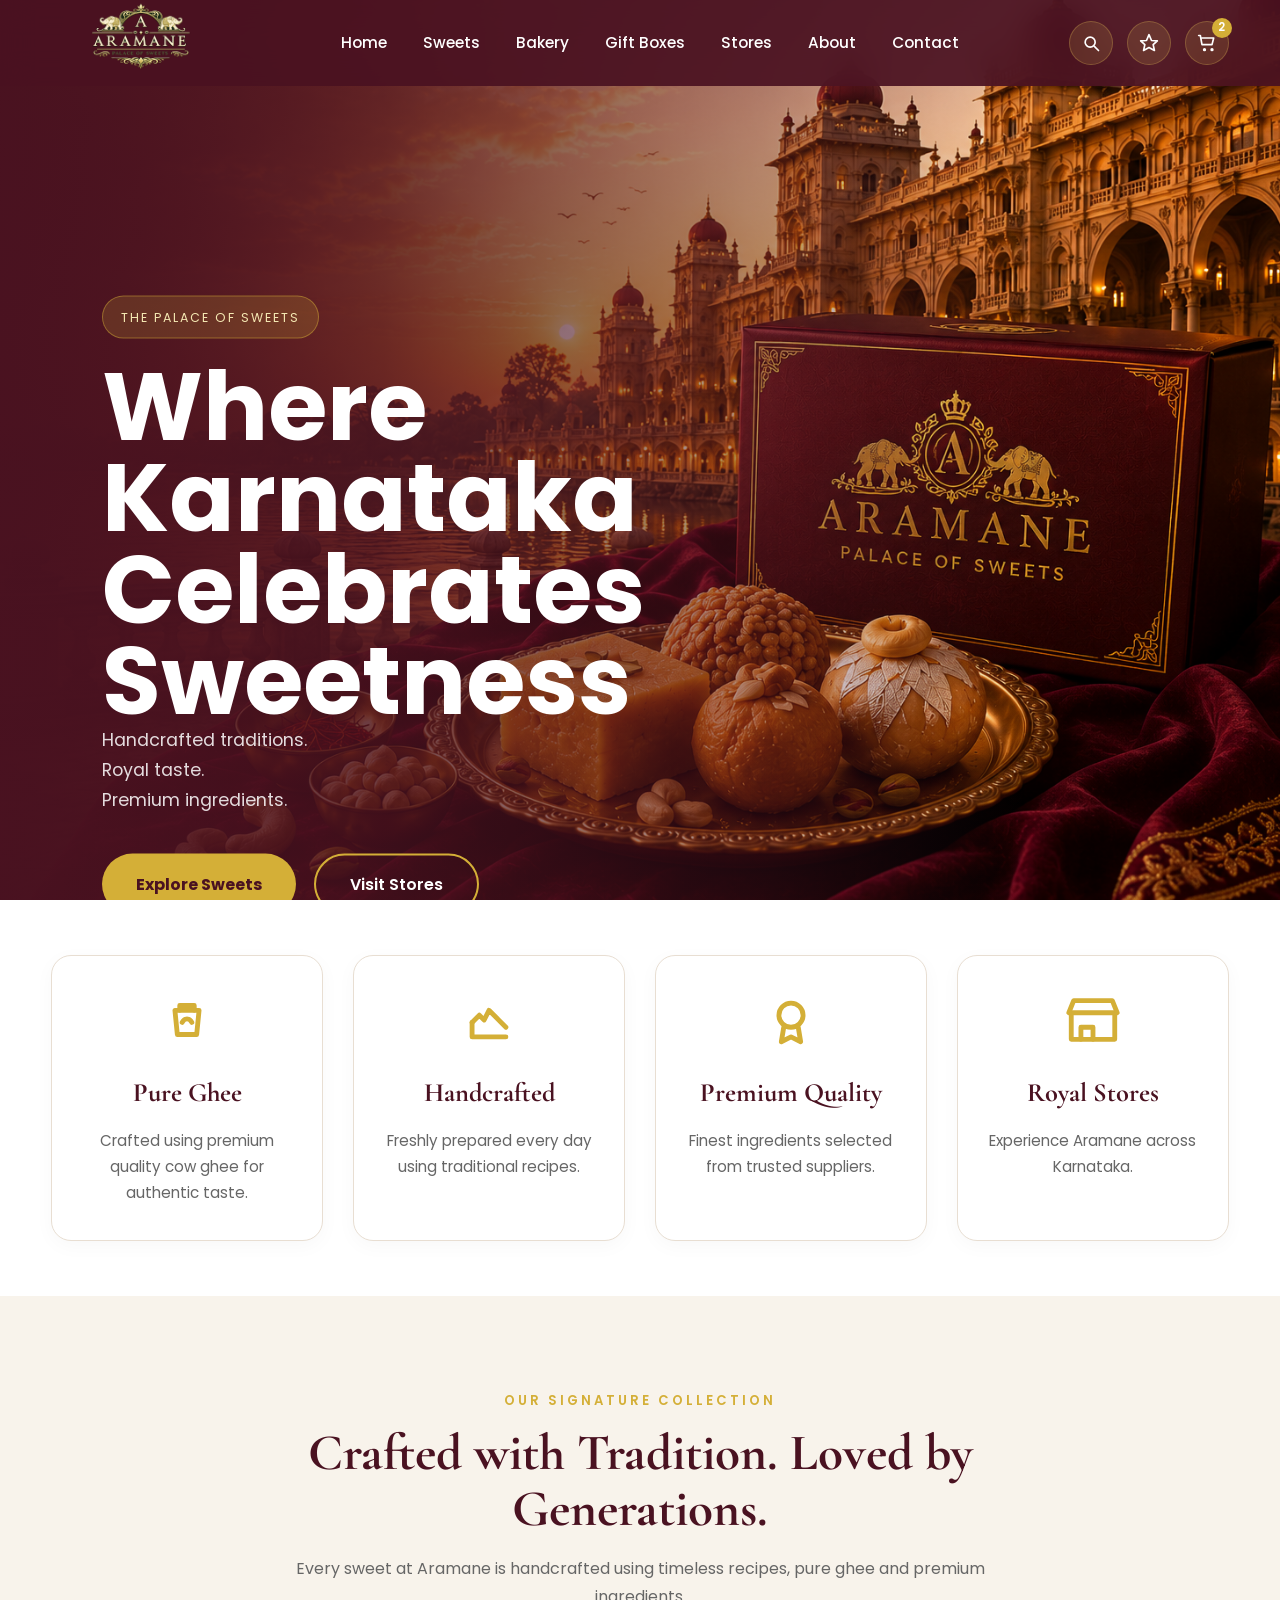
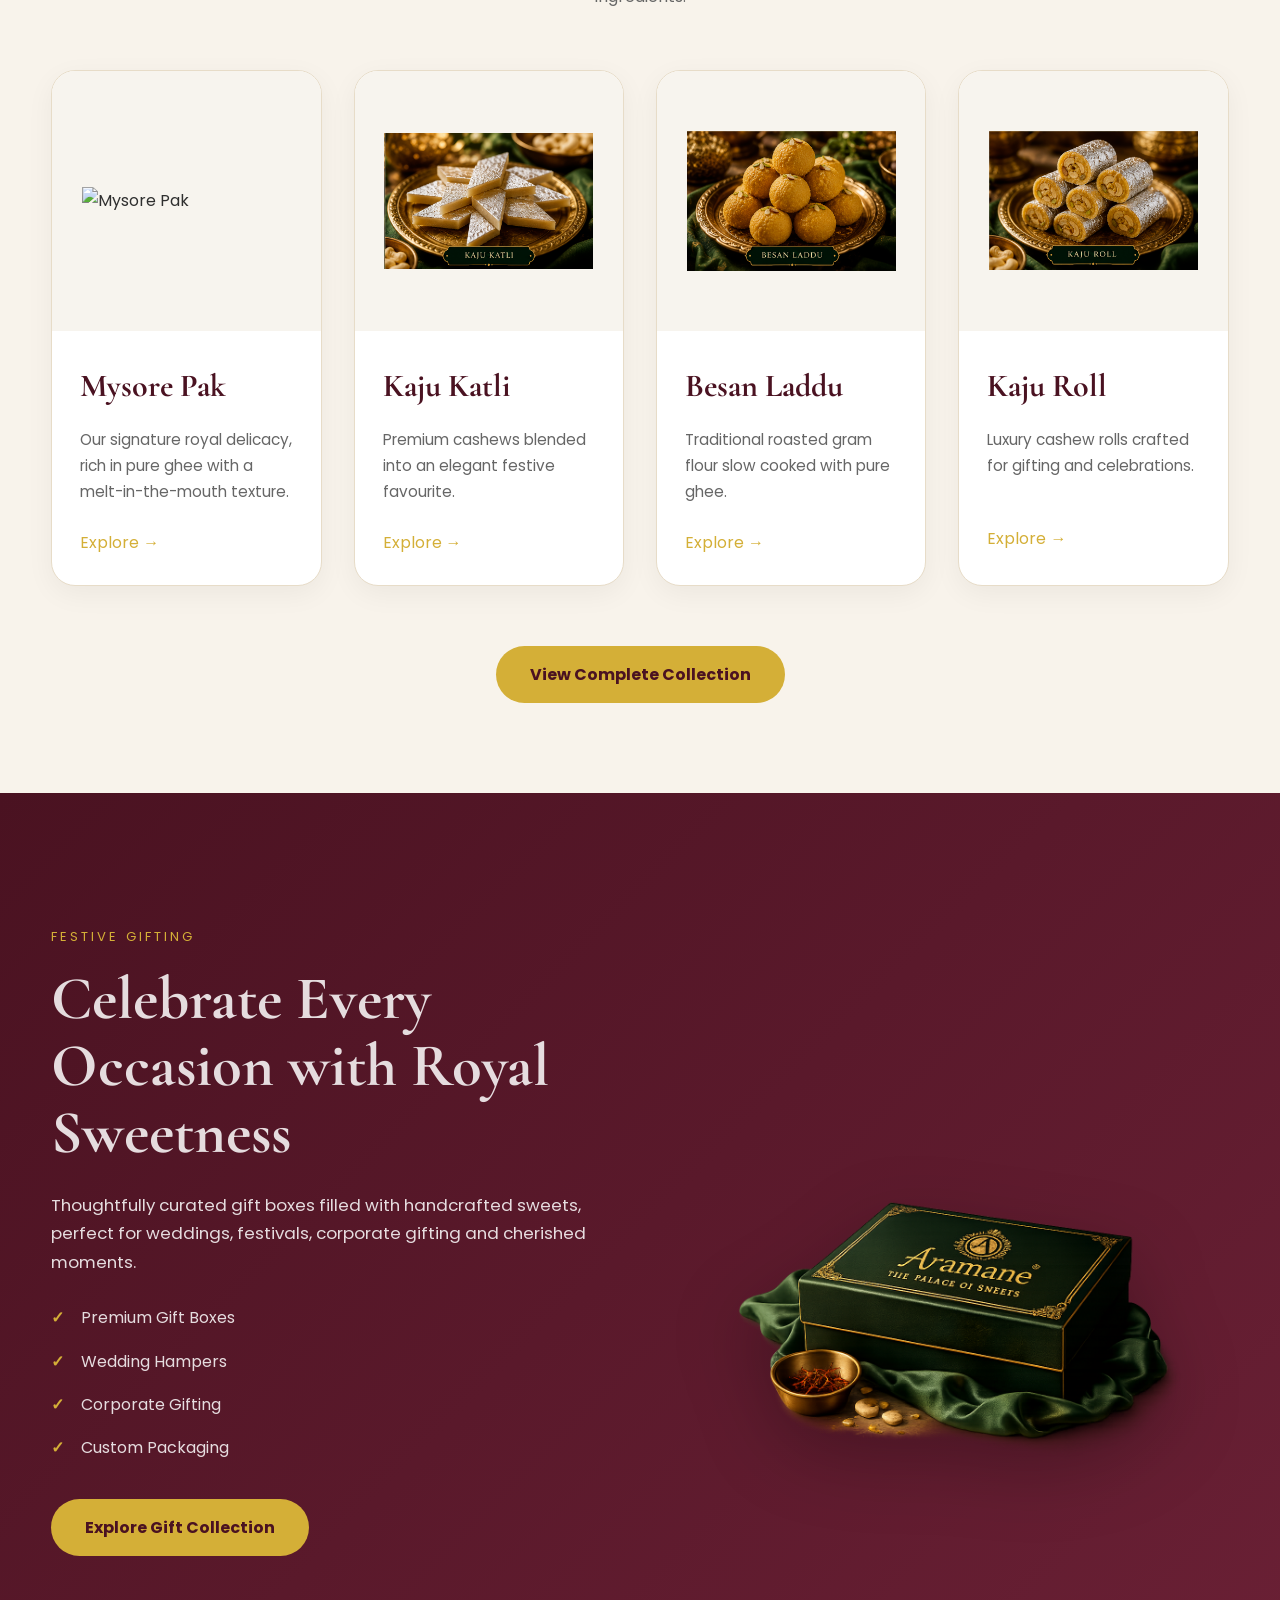
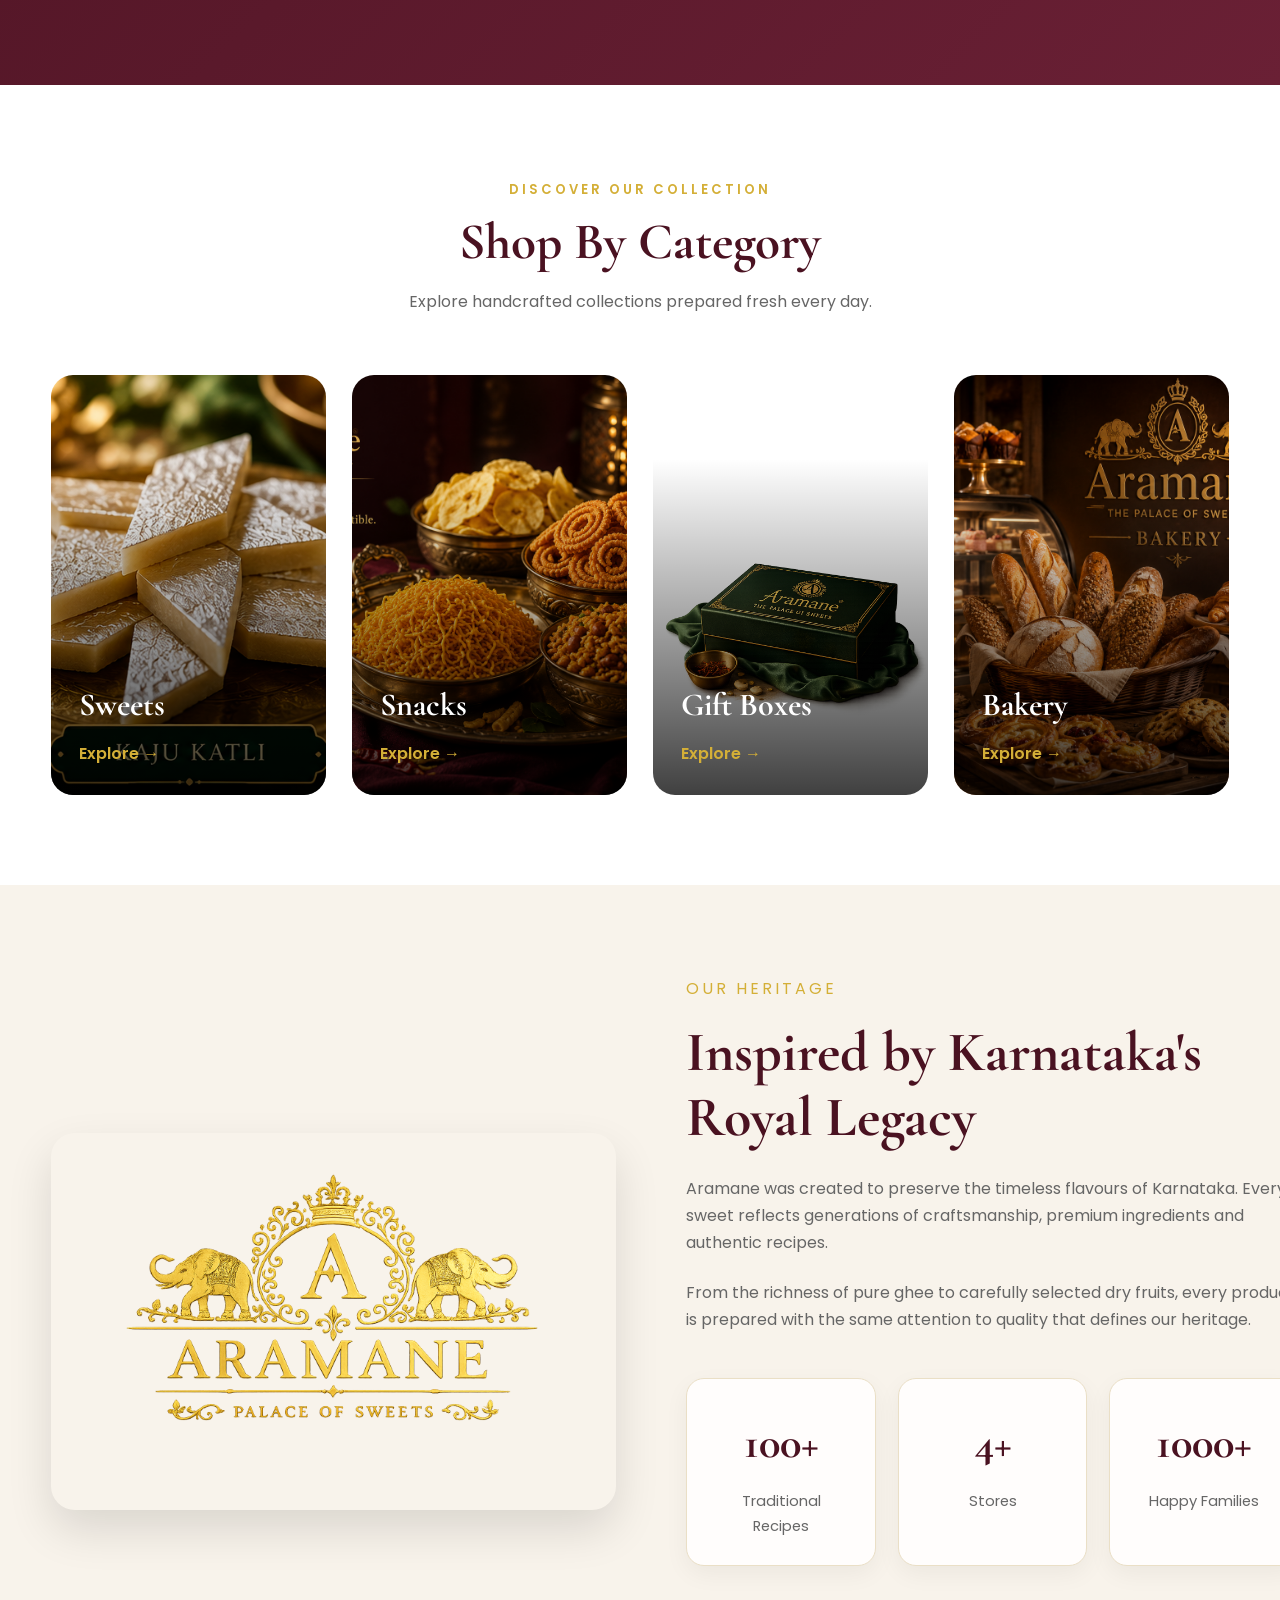
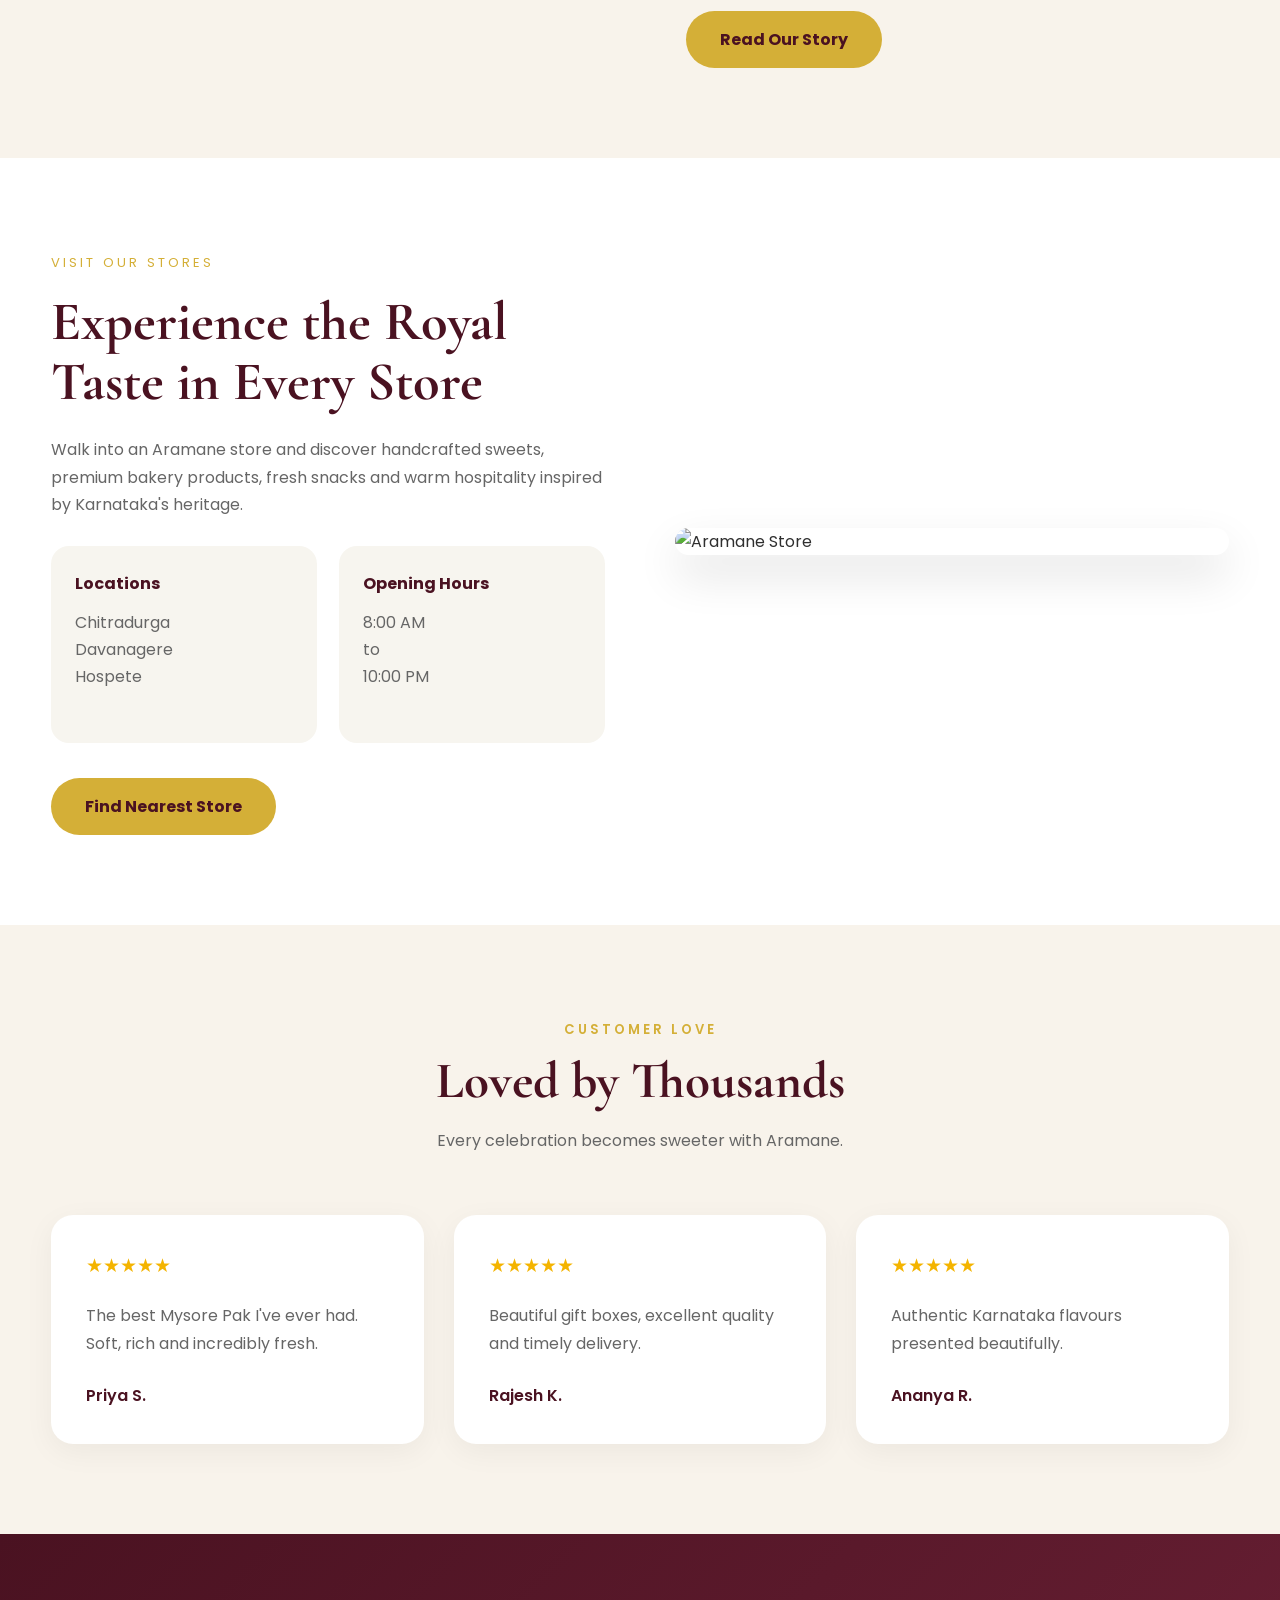
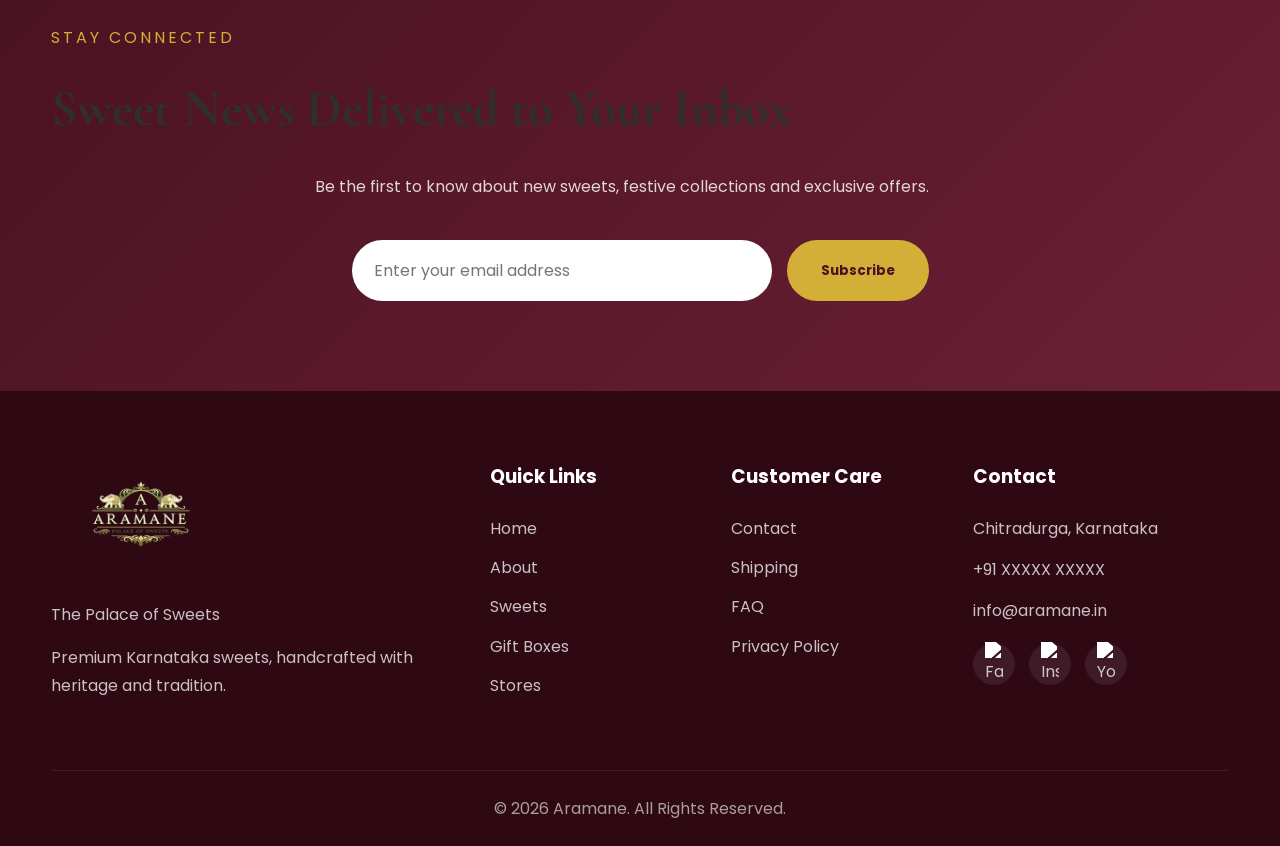
==== commit edb55a09: "marron" ====
--- a/index.html
+++ b/index.html
@@ -3,2016 +3,1249 @@
 
 <head>
 
-    <meta charset="UTF-8">
-
-    <meta name="viewport"
-          content="width=device-width, initial-scale=1.0">
-
-    <title>Aramane Sweets | Palace of Sweets</title>
-
-    <meta name="description"
-          content="Luxury sweets inspired by Karnataka's royal heritage.">
-
-    <!-- Fonts -->
-
-    <link rel="preconnect"
-          href="https://fonts.googleapis.com">
-
-    <link rel="preconnect"
-          href="https://fonts.gstatic.com"
-          crossorigin>
-
-    <link href="https://fonts.googleapis.com/css2?family=Cormorant+Garamond:wght@400;500;600;700&family=Inter:wght@300;400;500;600;700&display=swap"
-          rel="stylesheet">
-
-    <!-- Icons -->
-
-    <link rel="stylesheet"
-          href="https://cdnjs.cloudflare.com/ajax/libs/font-awesome/6.6.0/css/all.min.css">
-
-    <!-- CSS -->
+<meta charset="UTF-8">
+
+<meta
+name="viewport"
+content="width=device-width, initial-scale=1.0">
+
+<title>
+Aramane | The Palace of Sweets
+</title>
+
+<meta
+name="description"
+content="Premium Karnataka sweets handcrafted with tradition and royal heritage.">
+
+<meta
+name="theme-color"
+content="#123B2B">
+
+<meta
+name="keywords"
+content="Mysore Pak, Karnataka Sweets, Aramane, Gift Boxes, Premium Sweets">
 
 <link
-    rel="stylesheet"
-    href="css/style.css"
-    media="screen and (min-width:769px)">
+rel="preconnect"
+href="https://fonts.googleapis.com">
 
 <link
-    rel="stylesheet"
-    href="css/mobile.css"
-    media="screen and (max-width:768px)">
+rel="preconnect"
+href="https://fonts.gstatic.com"
+crossorigin>
+
+<link
+href="https://fonts.googleapis.com/css2?family=Cormorant+Garamond:wght@400;500;600;700&family=Poppins:wght@300;400;500;600&display=swap"
+rel="stylesheet">
+
+<link rel="stylesheet" href="css/styledeskmbcombinedmaroon.css">
+
 </head>
 
 <body>
 
-
-<!-- ===================================
-LOADER
-=================================== -->
- 
-
-<div id="loader">
-
-    <div class="loader-content">
-
-        <img src="assets/logo/logo-white.png"
-             class="loader-logo"
-             alt="Aramane" width="240" height="60">
-
-        <div class="loader-line"></div>
+<div class="site-wrapper">
+
+<!-- =====================================
+HEADER
+===================================== -->
+
+<header class="header">
+
+<div class="container">
+
+<a
+href="index.html"
+class="header__logo">
+
+<img
+src="assets/logo/logo-white.png"
+alt="Aramane">
+
+</a>
+
+<nav class="header__nav">
+
+<ul>
+
+<li><a href="#">Home</a></li>
+
+<li><a href="#">Sweets</a></li>
+
+<li><a href="#">Bakery</a></li>
+
+<li><a href="#">Gift Boxes</a></li>
+
+<li><a href="#">Stores</a></li>
+
+<li><a href="#">About</a></li>
+
+<li><a href="#">Contact</a></li>
+
+</ul>
+
+</nav>
+
+<div class="header__actions">
+
+<a
+href="#"
+class="icon-btn">
+
+<img
+src="assets/icons/search.svg"
+alt="Search">
+
+</a>
+
+<a
+href="#"
+class="icon-btn">
+
+<img
+src="assets/icons/star.svg"
+alt="Wishlist">
+
+</a>
+
+<a
+href="#"
+class="icon-btn cart-btn">
+
+<img
+src="assets/icons/cart.svg"
+alt="Cart">
+
+<span>2</span>
+
+</a>
+
+</div>
+
+<button
+class="mobile-toggle">
+
+<span></span>
+
+<span></span>
+
+<span></span>
+
+</button>
+
+</div>
+
+</header>
+
+<!-- =====================================
+HERO
+===================================== -->
+
+<section class="hero">
+
+    <div class="hero__visual">
+
+        <img
+            class="hero__palace"
+            src="assets/images/Palce-bgmobMaroon.png"
+            alt="Aramane">
 
     </div>
 
-</div>
-
-
-
-<!-- ===================================
-TOP BAR
-=================================== -->
-
-<div class="topbar">
-
-    <div class="container topbar-flex">
-
-        <div class="topbar-left">
+    <div class="hero__wrapper">
+
+        <div class="container">
+
+            <div class="hero__content">
+
+                <span class="hero__tag">
+                    THE PALACE OF SWEETS
+                </span>
+
+                <h1>
+                    Where Karnataka
+                    Celebrates
+                    Sweetness
+                </h1>
+
+                <p>
+                    Handcrafted traditions.<br>
+                    Royal taste.<br>
+                    Premium ingredients.
+                </p>
+
+                <div class="hero__buttons">
+
+                    <a href="#signature" class="btn btn-primary">
+                        Explore Sweets
+                    </a>
+
+                    <a href="#stores" class="btn btn-secondary">
+                        Visit Stores
+                    </a>
+
+                </div>
+
+            </div>
+
+        </div>
+
+    </div>
+
+</section>
+<!-- ==================================================
+FEATURE STRIP
+================================================== -->
+
+<section class="features">
+
+<div class="container">
+
+<div class="features__grid">
+
+<article class="feature">
+
+<img
+src="assets/icons/ghee.svg"
+alt="Pure Ghee">
+
+<h3>Pure Ghee</h3>
+
+<p>
+
+Crafted using premium quality
+cow ghee for authentic taste.
+
+</p>
+
+</article>
+
+<article class="feature">
+
+<img
+src="assets/icons/handmade.svg"
+alt="Handmade">
+
+<h3>Handcrafted</h3>
+
+<p>
+
+Freshly prepared every day
+using traditional recipes.
+
+</p>
+
+</article>
+
+<article class="feature">
+
+<img
+src="assets/icons/quality.svg"
+alt="Premium">
+
+<h3>Premium Quality</h3>
+
+<p>
+
+Finest ingredients selected
+from trusted suppliers.
+
+</p>
+
+</article>
+
+<article class="feature">
+
+<img
+src="assets/icons/store.svg"
+alt="Stores">
+
+<h3>Royal Stores</h3>
+
+<p>
+
+Experience Aramane
+across Karnataka.
+
+</p>
+
+</article>
+
+</div>
+
+</div>
+
+</section>
+
+<!-- ==================================================
+SIGNATURE SWEETS
+================================================== -->
+
+<section
+id="signature"
+class="products">
+
+<div class="container">
+
+<div class="section-heading">
+
+<span>
+
+OUR SIGNATURE COLLECTION
+
+</span>
+
+<h2>
+
+Crafted with Tradition.
+Loved by Generations.
+
+</h2>
+
+<p>
+
+Every sweet at Aramane is handcrafted
+using timeless recipes,
+pure ghee and premium ingredients.
+
+</p>
+
+</div>
+
+<div class="products__grid">
+
+<!-- ================================= -->
+
+<article class="product">
+
+<div class="product__image">
+
+<img
+src="assets/images/MysorePak.png"
+alt="Mysore Pak">
+
+</div>
+
+<div class="product__content">
+
+<h3>
+
+Mysore Pak
+
+</h3>
+
+<p>
+
+Our signature royal delicacy,
+rich in pure ghee
+with a melt-in-the-mouth texture.
+
+</p>
+
+<a
+href="#"
+class="product__link">
+
+Explore →
+
+</a>
+
+</div>
+
+</article>
+
+<!-- ================================= -->
+
+<article class="product">
+
+<div class="product__image">
+
+<img
+src="assets/images/kaju-katli.png"
+alt="Kaju Katli">
+
+</div>
+
+<div class="product__content">
+
+<h3>
+
+Kaju Katli
+
+</h3>
+
+<p>
+
+Premium cashews blended
+into an elegant festive
+favourite.
+
+</p>
+
+<a
+href="#"
+class="product__link">
+
+Explore →
+
+</a>
+
+</div>
+
+</article>
+
+<!-- ================================= -->
+
+<article class="product">
+
+<div class="product__image">
+
+<img
+src="assets/images/Besanladdu.png"
+alt="Besan Laddu">
+
+</div>
+
+<div class="product__content">
+
+<h3>
+
+Besan Laddu
+
+</h3>
+
+<p>
+
+Traditional roasted gram flour
+slow cooked with
+pure ghee.
+
+</p>
+
+<a
+href="#"
+class="product__link">
+
+Explore →
+
+</a>
+
+</div>
+
+</article>
+
+<!-- ================================= -->
+
+<article class="product">
+
+<div class="product__image">
+
+<img
+src="assets/images/kaju-roll.png"
+alt="Kaju Roll">
+
+</div>
+
+<div class="product__content">
+
+<h3>
+
+Kaju Roll
+
+</h3>
+
+<p>
+
+Luxury cashew rolls
+crafted for gifting
+and celebrations.
+
+</p>
+
+<a
+href="#"
+class="product__link">
+
+Explore →
+
+</a>
+
+</div>
+
+</article>
+
+</div>
+
+<div class="products__cta">
+
+<a
+href="#"
+class="btn btn-primary">
+
+View Complete Collection
+
+</a>
+
+</div>
+
+</div>
+
+</section>
+<!-- ==================================================
+FESTIVE GIFTING
+================================================== -->
+
+<section class="gifting">
+
+<div class="container">
+
+<div class="gifting__wrapper">
+
+<div class="gifting__content">
+
+<span>
+
+FESTIVE GIFTING
+
+</span>
+
+<h2>
+
+Celebrate Every Occasion
+with Royal Sweetness
+
+</h2>
+
+<p>
+
+Thoughtfully curated gift boxes
+filled with handcrafted sweets,
+perfect for weddings, festivals,
+corporate gifting and cherished moments.
+
+</p>
+
+<ul class="gifting__list">
+
+<li>Premium Gift Boxes</li>
+
+<li>Wedding Hampers</li>
+
+<li>Corporate Gifting</li>
+
+<li>Custom Packaging</li>
+
+</ul>
+
+<a
+href="#"
+class="btn btn-primary">
+
+Explore Gift Collection
+
+</a>
+
+</div>
+
+<div class="gifting__image">
+
+<img
+src="assets/images/gift-box.png"
+alt="Aramane Gift Box">
+
+</div>
+
+</div>
+
+</div>
+
+</section>
+
+<!-- ==================================================
+SHOP BY CATEGORY
+================================================== -->
+
+<section class="categories">
+
+<div class="container">
+
+<div class="section-heading">
+
+<span>
+
+DISCOVER OUR COLLECTION
+
+</span>
+
+<h2>
+
+Shop By Category
+
+</h2>
+
+<p>
+
+Explore handcrafted collections
+prepared fresh every day.
+
+</p>
+
+</div>
+
+<div class="categories__grid">
+
+<a href="#" class="category">
+
+<img
+src="assets/images/kaju-katli.png"
+alt="Sweets">
+
+<div class="category__overlay">
+
+<h3>Sweets</h3>
+
+<span>
+
+Explore →
+
+</span>
+
+</div>
+
+</a>
+
+<a href="#" class="category">
+
+<img
+src="assets/images/snacks.png"
+alt="Snacks">
+
+<div class="category__overlay">
+
+<h3>Snacks</h3>
+
+<span>
+
+Explore →
+
+</span>
+
+</div>
+
+</a>
+
+<a href="#" class="category">
+
+<img
+src="assets/images/gifts.png"
+alt="Gift Boxes">
+
+<div class="category__overlay">
+
+<h3>Gift Boxes</h3>
+
+<span>
+
+Explore →
+
+</span>
+
+</div>
+
+</a>
+
+<a href="#" class="category">
+
+<img
+src="assets/images/Bakery.png"
+alt="Bakery">
+
+<div class="category__overlay">
+
+<h3>Bakery</h3>
+
+<span>
+
+Explore →
+
+</span>
+
+</div>
+
+</a>
+
+</div>
+
+</div>
+
+</section>
+
+<!-- ==================================================
+ABOUT ARAMANE
+================================================== -->
+
+<section class="about">
+
+<div class="container">
+
+<div class="about__wrapper">
+
+<div class="about__image">
+
+<img
+src="assets/images/LogoTransparent.png"
+alt="About Aramane">
+
+</div>
+
+<div class="about__content">
+
+<span>
+
+OUR HERITAGE
+
+</span>
+
+<h2>
+
+Inspired by Karnataka's
+Royal Legacy
+
+</h2>
+
+<p>
+
+Aramane was created to preserve
+the timeless flavours of Karnataka.
+Every sweet reflects generations of
+craftsmanship, premium ingredients
+and authentic recipes.
+
+</p>
+
+<p>
+
+From the richness of pure ghee
+to carefully selected dry fruits,
+every product is prepared with
+the same attention to quality
+that defines our heritage.
+
+</p>
+
+<div class="about__stats">
+
+<div>
+
+<h3>
+
+100+
+
+</h3>
+
+<p>
+
+Traditional Recipes
+
+</p>
+
+</div>
+
+<div>
+
+<h3>
+
+4+
+
+</h3>
+
+<p>
+
+Stores
+
+</p>
+
+</div>
+
+<div>
+
+<h3>
+
+1000+
+
+</h3>
+
+<p>
+
+Happy Families
+
+</p>
+
+</div>
+
+</div>
+
+<a
+href="#"
+class="btn btn-primary">
+
+Read Our Story
+
+</a>
+
+</div>
+
+</div>
+
+</div>
+
+</section>
+<!-- ==================================================
+STORE EXPERIENCE
+================================================== -->
+
+<section id="stores" class="stores">
+
+    <div class="container">
+
+        <div class="stores__wrapper">
+
+            <div class="stores__content">
+
+                <span>VISIT OUR STORES</span>
+
+                <h2>
+                    Experience the Royal Taste
+                    in Every Store
+                </h2>
+
+                <p>
+
+                    Walk into an Aramane store and
+                    discover handcrafted sweets,
+                    premium bakery products,
+                    fresh snacks and warm hospitality
+                    inspired by Karnataka's heritage.
+
+                </p>
+
+                <div class="stores__info">
+
+                    <div>
+
+                        <h4>Locations</h4>
+
+                        <p>
+                            Chitradurga<br>
+                            Davanagere<br>
+                            Hospete
+                        </p>
+
+                    </div>
+
+                    <div>
+
+                        <h4>Opening Hours</h4>
+
+                        <p>
+
+                            8:00 AM<br>
+                            to<br>
+                            10:00 PM
+
+                        </p>
+
+                    </div>
+
+                </div>
+
+                <a
+                href="#"
+                class="btn btn-primary">
+
+                    Find Nearest Store
+
+                </a>
+
+            </div>
+
+            <div class="stores__image">
+
+                <img
+                src="assets/images/store-front.webp"
+                alt="Aramane Store">
+
+            </div>
+
+        </div>
+
+    </div>
+
+</section>
+
+<!-- ==================================================
+TESTIMONIALS
+================================================== -->
+
+<section class="testimonials">
+
+    <div class="container">
+
+        <div class="section-heading">
 
             <span>
 
-                <i class="fa-solid fa-landmark"></i>
-
-                Proudly Crafted in Karnataka
+                CUSTOMER LOVE
 
             </span>
 
-            <span>
-
-                <i class="fa-solid fa-crown"></i>
-
-                Royal Recipes Passed Down Generations
-
-            </span>
+            <h2>
+
+                Loved by Thousands
+
+            </h2>
+
+            <p>
+
+                Every celebration becomes sweeter
+                with Aramane.
+
+            </p>
 
         </div>
 
-
-        <div class="topbar-right">
-
-            <a href="#">
-
-                Bulk Orders /
-                Corporate Enquiries
-
-            </a>
-
-            <a href="tel:+917899953111">
-
-                <i class="fa-solid fa-phone"></i>
-
-                +91 78999 53111
-
-            </a>
-
-            <a href="#">
-
-                <i class="fab fa-instagram"></i>
-
-            </a>
-
-            <a href="#">
-
-                <i class="fab fa-facebook"></i>
-
-            </a>
-
-            <a href="#">
-
-                <i class="fab fa-whatsapp"></i>
-
-            </a>
+        <div class="testimonial__grid">
+
+            <article class="testimonial">
+
+                <div class="stars">
+
+                    ★★★★★
+
+                </div>
+
+                <p>
+
+                    The best Mysore Pak I've ever had.
+                    Soft, rich and incredibly fresh.
+
+                </p>
+
+                <h4>
+
+                    Priya S.
+
+                </h4>
+
+            </article>
+
+            <article class="testimonial">
+
+                <div class="stars">
+
+                    ★★★★★
+
+                </div>
+
+                <p>
+
+                    Beautiful gift boxes,
+                    excellent quality
+                    and timely delivery.
+
+                </p>
+
+                <h4>
+
+                    Rajesh K.
+
+                </h4>
+
+            </article>
+
+            <article class="testimonial">
+
+                <div class="stars">
+
+                    ★★★★★
+
+                </div>
+
+                <p>
+
+                    Authentic Karnataka flavours
+                    presented beautifully.
+
+                </p>
+
+                <h4>
+
+                    Ananya R.
+
+                </h4>
+
+            </article>
 
         </div>
 
     </div>
 
-</div>
-
-
-
-<!-- ===================================
-HEADER
-=================================== -->
-
-<header id="header">
-
-<div class="container">
-
-<nav class="navbar">
-
-
-<!-- LOGO -->
-
-<a href="index.html"
-   class="logo">
-
-<img
-            src="assets/logo/logo-white.png"
-            alt="Aramane Sweets"
-            class="loader-logo"
-            width="250"
-            height="100"
-            loading="eager"
-            decoding="async">
-</a>
-
-
-
-<!-- MENU -->
-
-<ul class="menu">
-
-<li>
-
-<a class="active"
-   href="#">
-
-HOME
-
-</a>
-
-</li>
-
-
-<li class="dropdown">
-
-<a href="#">
-
-ROYAL COLLECTIONS
-
-<i class="fa-solid fa-angle-down"></i>
-
-</a>
-
-</li>
-
-
-<li class="dropdown">
-
-<a href="#">
-
-FESTIVALS
-
-<i class="fa-solid fa-angle-down"></i>
-
-</a>
-
-</li>
-
-
-<li>
-
-<a href="#">
-
-CORPORATE GIFTING
-
-</a>
-
-</li>
-
-
-<li>
-
-<a href="#">
-
-OUR STORY
-
-</a>
-
-</li>
-
-
-<li>
-
-<a href="#">
-
-STORES
-
-</a>
-
-</li>
-
-
-<li>
-
-<a href="#">
-
-CONTACT
-
-</a>
-
-</li>
-
-</ul>
-
-
-
-
-<!-- RIGHT SIDE -->
-
-<div class="nav-actions">
-
-
-<button class="icon-btn">
-
-<i class="fa-solid fa-magnifying-glass"></i>
+</section>
+
+<!-- ==================================================
+NEWSLETTER
+================================================== -->
+
+<section class="newsletter">
+
+    <div class="container">
+
+        <span>
+
+            STAY CONNECTED
+
+        </span>
+
+        <h2>
+
+            Sweet News Delivered
+            to Your Inbox
+
+        </h2>
+
+        <p>
+
+            Be the first to know about
+            new sweets,
+            festive collections
+            and exclusive offers.
+
+        </p>
+
+        <form>
+
+            <input
+            type="email"
+            placeholder="Enter your email address">
+
+            <button
+            type="submit"
+            class="btn btn-primary">
+
+                Subscribe
+
+            </button>
+
+        </form>
+
+    </div>
+
+</section>
+
+<!-- ==================================================
+FOOTER
+================================================== -->
+
+<footer class="footer">
+
+    <div class="container">
+
+        <div class="footer__top">
+
+            <div class="footer__brand">
+
+                <img
+                src="assets/logo/logo-white.png"
+                alt="Aramane">
+
+                <p>
+
+                    The Palace of Sweets
+
+                </p>
+
+                <p>
+
+                    Premium Karnataka sweets,
+                    handcrafted with heritage
+                    and tradition.
+
+                </p>
+
+            </div>
+
+            <div class="footer__links">
+
+                <h3>
+
+                    Quick Links
+
+                </h3>
+
+                <ul>
+
+                    <li><a href="#">Home</a></li>
+
+                    <li><a href="#">About</a></li>
+
+                    <li><a href="#">Sweets</a></li>
+
+                    <li><a href="#">Gift Boxes</a></li>
+
+                    <li><a href="#">Stores</a></li>
+
+                </ul>
+
+            </div>
+
+            <div class="footer__links">
+
+                <h3>
+
+                    Customer Care
+
+                </h3>
+
+                <ul>
+
+                    <li><a href="#">Contact</a></li>
+
+                    <li><a href="#">Shipping</a></li>
+
+                    <li><a href="#">FAQ</a></li>
+
+                    <li><a href="#">Privacy Policy</a></li>
+
+                </ul>
+
+            </div>
+
+            <div class="footer__contact">
+
+                <h3>
+
+                    Contact
+
+                </h3>
+
+                <p>
+
+                    Chitradurga,
+                    Karnataka
+
+                </p>
+
+                <p>
+
+                    +91 XXXXX XXXXX
+
+                </p>
+
+                <p>
+
+                    info@aramane.in
+
+                </p>
+
+                <div class="footer__social">
+
+                    <a href="#">
+
+                        <img
+                        src="assets/icons/facebook.svg"
+                        alt="Facebook">
+
+                    </a>
+
+                    <a href="#">
+
+                        <img
+                        src="assets/icons/instagram.svg"
+                        alt="Instagram">
+
+                    </a>
+
+                    <a href="#">
+
+                        <img
+                        src="assets/icons/youtube.svg"
+                        alt="YouTube">
+
+                    </a>
+
+                </div>
+
+            </div>
+
+        </div>
+
+        <div class="footer__bottom">
+
+            <p>
+
+                © 2026 Aramane.
+                All Rights Reserved.
+
+            </p>
+
+        </div>
+
+    </div>
+
+</footer>
+
+<!-- ==================================================
+MOBILE MENU
+================================================== -->
+
+<div class="mobile-menu">
+
+    <div class="mobile-menu__header">
+
+        <img
+        src="assets/logo/logo-white.png"
+        alt="Aramane">
+
+        <button class="mobile-close">
+
+            ✕
+
+        </button>
+
+    </div>
+
+    <nav>
+
+        <ul>
+
+            <li><a href="#">Home</a></li>
+
+            <li><a href="#">Sweets</a></li>
+
+            <li><a href="#">Bakery</a></li>
+
+            <li><a href="#">Gift Boxes</a></li>
+
+            <li><a href="#">Stores</a></li>
+
+            <li><a href="#">About</a></li>
+
+            <li><a href="#">Contact</a></li>
+
+        </ul>
+
+    </nav>
+
+</div>
+
+<button class="scroll-top">
+
+    ↑
 
 </button>
 
-
-<button class="icon-btn">
-
-<i class="fa-regular fa-user"></i>
-
-</button>
-
-
-
-<button class="icon-btn cart-btn">
-
-<i class="fa-solid fa-bag-shopping"></i>
-
-<span class="cart-count">
-
-0
-
-</span>
-
-</button>
-
-
-
-<a href="#"
-
-class="order-btn">
-
-<i class="fa-solid fa-crown"></i>
-
-ORDER ONLINE
-
-</a>
-
-</div>
-
-
-
-
-<!-- MOBILE -->
-
-<button class="mobile-toggle">
-
-<i class="fa-solid fa-bars"></i>
-
-</button>
-
-
-</nav>
-
-</div>
-
-</header>
-
-
-
-<!-- ===================================
-HERO STARTS HERE
-=================================== -->
-
-<section class="hero">
-
-<div class="hero-overlay"></div>
-
-<div class="container hero-grid">
-
-<!-- Left content starts here -->
-<div class="hero-content">
-
-    <span class="hero-tag">
-
-        Crafted with Heritage
-
-    </span>
-
-    <div class="hero-divider">
-
-        <span></span>
-
-        <i class="fa-solid fa-diamond"></i>
-
-        <span></span>
-
-    </div>
-
-    <h1>
-
-        Inspired by Royalty,<br>
-
-        <span>Made for Celebrations.</span>
-
-    </h1>
-
-    <p>
-
-        From the kitchens of Karnataka's royal heritage
-        to your most precious moments. Every sweet is
-        handcrafted with the finest ingredients and
-        generations of traditional expertise.
-
-    </p>
-
-    <div class="hero-buttons">
-
-        <a href="#collections" class="btn-primary">
-
-            Explore Royal Collections
-
-            <i class="fa-solid fa-arrow-right"></i>
-
-        </a>
-
-    </div>
-
-    <div class="hero-slider">
-
-        <span class="active"></span>
-
-        <span></span>
-
-        <span></span>
-
-    </div>
-
-</div>
-
-
-<!-- ==========================
-Hero Right
-========================== -->
-
-<div class="hero-image">
-
-    <img
-        src="assets/images/hero.png"
-        alt="Luxury Sweet Gift Box">
-
-</div>
-
-</div>
-
-
-
-<!-- ==========================
-Floating Feature Panel
-========================== -->
-
-<div class="floating-panel">
-
-    <div class="floating-card">
-
-        <i class="fa-solid fa-gift"></i>
-
-        <div>
-
-            <h4>Corporate</h4>
-
-            <p>Gifting</p>
-
-        </div>
-
-    </div>
-
-    <div class="floating-card">
-
-        <i class="fa-solid fa-box-open"></i>
-
-        <div>
-
-            <h4>Custom</h4>
-
-            <p>Hampers</p>
-
-        </div>
-
-    </div>
-
-    <div class="floating-card">
-
-        <i class="fa-solid fa-truck-fast"></i>
-
-        <div>
-
-            <h4>Pan India</h4>
-
-            <p>Delivery</p>
-
-        </div>
-
-    </div>
-
-    <div class="floating-card">
-
-        <i class="fa-solid fa-shield-heart"></i>
-
-        <div>
-
-            <h4>Safe &</h4>
-
-            <p>Hygienic</p>
-
-        </div>
-
-    </div>
-
-</div>
-
-</section>
-
-
-<!-- ==========================
-Highlights Strip
-========================== -->
-
-<section class="highlights">
-
-<div class="container">
-
-<div class="highlight-grid">
-
-
-<div class="highlight-item">
-
-<i class="fa-solid fa-crown"></i>
-
-<div>
-
-<h4>Royal Heritage</h4>
-
-<p>Traditional recipes passed down generations</p>
-
-</div>
-
-</div>
-
-
-<div class="highlight-item">
-
-<i class="fa-solid fa-leaf"></i>
-
-<div>
-
-<h4>Premium Quality</h4>
-
-<p>Finest ingredients, no compromises</p>
-
-</div>
-
-</div>
-
-
-<div class="highlight-item">
-
-<i class="fa-solid fa-shield"></i>
-
-<div>
-
-<h4>Hygienic & Safe</h4>
-
-<p>Modern kitchens with strict quality standards</p>
-
-</div>
-
-</div>
-
-
-<div class="highlight-item">
-
-<i class="fa-regular fa-clock"></i>
-
-<div>
-
-<h4>On Time Delivery</h4>
-
-<p>Reliable delivery for every celebration</p>
-
-</div>
-
-</div>
-
-
-<div class="highlight-item">
-
-<i class="fa-solid fa-award"></i>
-
-<div>
-
-<h4>Trusted by 1000+</h4>
-
-<p>Families & Corporate Clients</p>
-
-</div>
-
-</div>
-
-
-<div class="highlight-item">
-
-<i class="fa-regular fa-heart"></i>
-
-<div>
-
-<h4>Made With Love</h4>
-
-<p>Every sweet crafted with care</p>
-
-</div>
-
-</div>
-
-</div>
-
-</div>
-
-</section>
-
-
-
-<!-- ==========================
-Signature Collections
-========================== -->
-
-<section id="collections" class="collections">
-
-<div class="container">
-
-<div class="section-header">
-
-<span>
-
-The Royal Experience
-
-</span>
-
-<h2>
-
-Our Signature Collections
-
-</h2>
-
-<a href="#">
-
-View All Collections
-
-<i class="fa-solid fa-arrow-right"></i>
-
-</a>
-
-</div>
-
-<div class="collection-grid">
-    <!-- ==========================
-Collection 01
-========================== -->
-
-<article class="collection-card">
-
-    <div class="card-image">
-
-        <img src="assets/images/royal-classics.png"
-             alt="Royal Classics">
-
-    </div>
-
-    <div class="card-content">
-
-        <h3>Royal Classics</h3>
-
-        <p>
-            Timeless traditional sweets crafted from
-            recipes preserved through generations.
-        </p>
-
-        <a href="#" class="circle-btn">
-
-            <i class="fa-solid fa-arrow-right"></i>
-
-        </a>
-
-    </div>
-
-</article>
-
-
-
-<!-- ==========================
-Collection 02
-========================== -->
-
-<article class="collection-card">
-
-    <div class="card-image">
-
-        <img src="assets/images/festival.png"
-             alt="Festival Collections">
-
-    </div>
-
-    <div class="card-content">
-
-        <h3>Festival Collections</h3>
-
-        <p>
-            Premium assortments designed for every
-            festive celebration and gifting occasion.
-        </p>
-
-        <a href="#" class="circle-btn">
-
-            <i class="fa-solid fa-arrow-right"></i>
-
-        </a>
-
-    </div>
-
-</article>
-
-
-
-<!-- ==========================
-Collection 03
-========================== -->
-
-<article class="collection-card">
-
-    <div class="card-image">
-
-        <img src="assets/images/luxury-box.png"
-             alt="Luxury Gift Boxes">
-
-    </div>
-
-    <div class="card-content">
-
-        <h3>Luxury Gift Boxes</h3>
-
-        <p>
-            Elegant handcrafted hampers for weddings,
-            premium gifting and celebrations.
-        </p>
-
-        <a href="#" class="circle-btn">
-
-            <i class="fa-solid fa-arrow-right"></i>
-
-        </a>
-
-    </div>
-
-</article>
-
-
-
-<!-- ==========================
-Collection 04
-========================== -->
-
-<article class="collection-card">
-
-    <div class="card-image">
-
-        <img src="assets/images/kaju.png"
-             alt="Premium Kaju Sweets">
-
-    </div>
-
-    <div class="card-content">
-
-        <h3>Premium Kaju Sweets</h3>
-
-        <p>
-            Rich cashew delicacies prepared with
-            pure ghee and the finest ingredients.
-        </p>
-
-        <a href="#" class="circle-btn">
-
-            <i class="fa-solid fa-arrow-right"></i>
-
-        </a>
-
-    </div>
-
-</article>
-
-
-
-<!-- ==========================
-Collection 05
-========================== -->
-
-<article class="collection-card">
-
-    <div class="card-image">
-
-        <img src="assets/images/dryfruits.png"
-             alt="Royal Dry Fruits">
-
-    </div>
-
-    <div class="card-content">
-
-        <h3>Royal Dry Fruits</h3>
-
-        <p>
-            Handpicked premium nuts beautifully packed
-            for healthy luxury gifting.
-        </p>
-
-        <a href="#" class="circle-btn">
-
-            <i class="fa-solid fa-arrow-right"></i>
-
-        </a>
-
-    </div>
-
-</article>
-
-
-
-<!-- ==========================
-Collection 06
-========================== -->
-
-<article class="collection-card">
-
-    <div class="card-image">
-
-        <img src="assets/images/desserts.png"
-             alt="Modern Delights">
-
-    </div>
-
-    <div class="card-content">
-
-        <h3>Modern Delights</h3>
-
-        <p>
-            Contemporary desserts and pastries crafted
-            with premium international flavours.
-        </p>
-
-        <a href="#" class="circle-btn">
-
-            <i class="fa-solid fa-arrow-right"></i>
-
-        </a>
-
-    </div>
-
-</article>
-
-</div>
-
-</div>
-
-</section>
-
-
-
-<!-- ==========================
-Special Banner
-========================== -->
-
-<section class="special-banner">
-
-<div class="container">
-
-<div class="banner-wrapper">
-
-<div class="banner-left">
-
-<div class="gift-icon">
-
-<i class="fa-solid fa-gift"></i>
-
-</div>
-
-<div>
-
-<h3>Make It Extra Special</h3>
-
-<p>
-
-Add a personalised greeting card
-to every royal gift hamper.
-
-</p>
-
-</div>
-
-</div>
-
-
-
-<div class="banner-center">
-
-<img src="assets/images/cards.png"
-
-alt="Greeting Cards">
-
-</div>
-
-
-
-<div class="banner-right">
-
-<h3>
-
-Weddings &nbsp; | &nbsp;
-Festivals &nbsp; | &nbsp;
-Corporate Events
-
-</h3>
-
-<p>
-
-Curated gifting solutions
-for every special occasion.
-
-</p>
-
-<a href="#"
-
-class="banner-btn">
-
-Enquire Now
-
-<i class="fa-solid fa-arrow-right"></i>
-
-</a>
-
-</div>
-
-</div>
-
-</div>
-
-</section>
-
-
-
-<!-- ==========================
-Next Section Starts Here
-========================== -->
-
-<section class="heritage">
-
-<div class="container">
-    <div class="heritage-grid">
-
-    <!-- ==========================
-    Left Image
-    ========================== -->
-
-    <div class="heritage-image">
-
-        <img src="assets/images/heritage.png"
-             alt="Royal Sweet Making">
-
-    </div>
-
-
-    <!-- ==========================
-    Right Content
-    ========================== -->
-
-    <div class="heritage-content">
-
-        <span class="section-tag">
-
-            Our Heritage
-
-        </span>
-
-        <h2>
-
-            A Royal Legacy of
-            Taste & Tradition
-
-        </h2>
-
-        <p>
-
-            Aramane is inspired by the grandeur of
-            Karnataka's royal kitchens where every
-            sweet symbolised celebration, generosity
-            and craftsmanship.
-
-        </p>
-
-        <p>
-
-            Our master artisans continue these timeless
-            traditions using premium ingredients, pure
-            ghee and recipes perfected over generations.
-
-        </p>
-
-        <div class="heritage-stats">
-
-            <div class="stat">
-
-                <h3>40+</h3>
-
-                <p>Years of Heritage</p>
-
-            </div>
-
-            <div class="stat">
-
-                <h3>150+</h3>
-
-                <p>Royal Recipes</p>
-
-            </div>
-
-            <div class="stat">
-
-                <h3>100%</h3>
-
-                <p>Pure Ingredients</p>
-
-            </div>
-
-        </div>
-
-        <a href="#" class="btn-primary">
-
-            Discover Our Story
-
-        </a>
-
-    </div>
-
-</div>
-
-</div>
-
-</section>
-
-
-
-<!-- ======================================
-WHY CHOOSE ARAMANE
-====================================== -->
-
-<section class="why">
-
-<div class="container">
-
-<div class="section-title">
-
-<span>
-
-Why Choose Us
-
-</span>
-
-<h2>
-
-Crafted Like Royalty
-
-</h2>
-
-</div>
-
-
-
-<div class="why-grid">
-
-<div class="why-card">
-
-<img src="assets/icons/ghee.svg"
-     alt="Pure Ghee">
-
-<h3>
-
-Pure Ghee
-
-</h3>
-
-<p>
-
-Prepared only using premium
-quality pure ghee.
-
-</p>
-
-</div>
-
-
-
-<div class="why-card">
-
-<img src="assets/icons/chef.svg"
-     alt="Master Halwai">
-
-<h3>
-
-Master Halwai
-
-</h3>
-
-<p>
-
-Every sweet handcrafted by
-experienced artisans.
-
-</p>
-
-</div>
-
-
-
-<div class="why-card">
-
-<img src="assets/icons/leaf.svg"
-     alt="Natural Ingredients">
-
-<h3>
-
-Natural Ingredients
-
-</h3>
-
-<p>
-
-No compromise on quality,
-taste or freshness.
-
-</p>
-
-</div>
-
-
-
-<div class="why-card">
-
-<img src="assets/icons/gift.svg"
-     alt="Luxury Packaging">
-
-<h3>
-
-Luxury Packaging
-
-</h3>
-
-<p>
-
-Premium gifting boxes inspired
-by royal elegance.
-
-</p>
-
-</div>
-
-
-
-<div class="why-card">
-
-<img src="assets/icons/truck.svg"
-     alt="Delivery">
-
-<h3>
-
-Fast Delivery
-
-</h3>
-
-<p>
-
-Across Karnataka with
-freshness guaranteed.
-
-</p>
-
-</div>
-
-
-
-<div class="why-card">
-
-<img src="assets/icons/star.svg"
-     alt="Trusted">
-
-<h3>
-
-Trusted Brand
-
-</h3>
-
-<p>
-
-Thousands of happy families
-celebrate with Aramane.
-
-</p>
-
-</div>
-
-</div>
-
-</div>
-
-</section>
-
-
-
-<!-- ======================================
-ROYAL PROCESS
-====================================== -->
-
-<section class="process">
-
-<div class="container">
-
-<div class="section-title">
-
-<span>
-
-Royal Process
-
-</span>
-
-<h2>
-
-From Ingredients to Celebration
-
-</h2>
-
-</div>
-
-
-
-<div class="process-grid">
-
-
-<div class="step">
-
-<div class="number">
-
-01
-
-</div>
-
-<h3>
-
-Premium Selection
-
-</h3>
-
-<p>
-
-Only the finest ingredients
-are sourced.
-
-</p>
-
-</div>
-
-
-
-<div class="step">
-
-<div class="number">
-
-02
-
-</div>
-
-<h3>
-
-Traditional Craft
-
-</h3>
-
-<p>
-
-Prepared by experienced
-master artisans.
-
-</p>
-
-</div>
-
-
-
-<div class="step">
-
-<div class="number">
-
-03
-
-</div>
-
-<h3>
-
-Luxury Packing
-
-</h3>
-
-<p>
-
-Packed beautifully with
-royal elegance.
-
-</p>
-
-</div>
-
-
-
-<div class="step">
-
-<div class="number">
-
-04
-
-</div>
-
-<h3>
-
-Delivered Fresh
-
-</h3>
-
-<p>
-
-Ready to become part of
-your celebrations.
-
-</p>
-
-</div>
-
-</div>
-
-</div>
-
-</section>
-
-
-
-<!-- ======================================
-Corporate Gifting Starts Here
-====================================== -->
-
-<section class="corporate">
-
-<div class="container">
-
-<div class="corporate-grid">
-    <!-- ======================================
-Corporate Left
-====================================== -->
-
-<div class="corporate-content">
-
-    <span class="section-tag">
-
-        Corporate Gifting
-
-    </span>
-
-    <h2>
-
-        Impress Every Client<br>
-
-        With Royal Elegance
-
-    </h2>
-
-    <p>
-
-        Whether it's employee appreciation,
-        festive gifting or VIP hampers,
-        Aramane creates unforgettable gifting
-        experiences inspired by Karnataka's
-        royal heritage.
-
-    </p>
-
-    <ul class="corporate-list">
-
-        <li>
-
-            <i class="fa-solid fa-circle-check"></i>
-
-            Custom Branding
-
-        </li>
-
-        <li>
-
-            <i class="fa-solid fa-circle-check"></i>
-
-            Personalized Greeting Cards
-
-        </li>
-
-        <li>
-
-            <i class="fa-solid fa-circle-check"></i>
-
-            Premium Luxury Packaging
-
-        </li>
-
-        <li>
-
-            <i class="fa-solid fa-circle-check"></i>
-
-            Bulk Corporate Orders
-
-        </li>
-
-        <li>
-
-            <i class="fa-solid fa-circle-check"></i>
-
-            Pan India Shipping
-
-        </li>
-
-    </ul>
-
-    <a href="#" class="btn-primary">
-
-        Request Catalogue
-
-        <i class="fa-solid fa-arrow-right"></i>
-
-    </a>
-
-</div>
-
-
-<!-- ======================================
-Corporate Image
-====================================== -->
-
-<div class="corporate-image">
-
-    <img src="assets/images/corporate-box.png"
-
-         alt="Corporate Gift Box">
-
-</div>
-
-</div>
-
-</div>
-
-</section>
-
-
-
-<!-- ======================================
-Festival Collections
-====================================== -->
-
-<section class="festival">
-
-<div class="container">
-
-<div class="section-title">
-
-<span>
-
-Celebrate Together
-
-</span>
-
-<h2>
-
-Festival Collections
-
-</h2>
-
-</div>
-
-
-
-<div class="festival-grid">
-
-
-
-<article class="festival-card">
-
-<img src="assets/images/dasara.png"
-
-alt="Dasara Collection">
-
-<div class="festival-content">
-
-<h3>
-
-Royal Dasara
-
-</h3>
-
-<p>
-
-Traditional sweets inspired by
-Mysore Dasara celebrations.
-
-</p>
-
-<a href="#">
-
-Explore Collection
-
-</a>
-
-</div>
-
-</article>
-
-
-
-<article class="festival-card">
-
-<img src="assets/images/deepavali.png"
-
-alt="Deepavali Collection">
-
-<div class="festival-content">
-
-<h3>
-
-Deepavali Grandeur
-
-</h3>
-
-<p>
-
-Luxury gift hampers crafted for
-the Festival of Lights.
-
-</p>
-
-<a href="#">
-
-Explore Collection
-
-</a>
-
-</div>
-
-</article>
-
-
-
-<article class="festival-card">
-
-<img src="assets/images/wedding.png"
-
-alt="Wedding Collection">
-
-<div class="festival-content">
-
-<h3>
-
-Wedding Royalty
-
-</h3>
-
-<p>
-
-Elegant gifting for weddings,
-engagements and celebrations.
-
-</p>
-
-<a href="#">
-
-Explore Collection
-
-</a>
-
-</div>
-
-</article>
-
-</div>
-
-</div>
-
-</section>
-
-
-
-<!-- ======================================
-Testimonials
-====================================== -->
-
-<section class="testimonial">
-
-<div class="container">
-
-<div class="section-title">
-
-<span>
-
-Loved by Families
-
-</span>
-
-<h2>
-
-What Our Customers Say
-
-</h2>
-
-</div>
-
-
-
-<div class="testimonial-grid">
-
-<div class="testimonial-card">
-
-★★★★★
-
-<p>
-
-Every sweet reminded us of
-our childhood. Beautiful
-packaging and outstanding taste.
-
-</p>
-
-<h4>
-
-Ramesh Kumar
-
-</h4>
-
-</div>
-
-
-
-<div class="testimonial-card">
-
-★★★★★
-
-<p>
-
-Our corporate clients loved
-the premium gift hampers.
-Highly recommended.
-
-</p>
-
-<h4>
-
-Infosys HR Team
-
-</h4>
-
-</div>
-
-
-
-<div class="testimonial-card">
-
-★★★★★
-
-<p>
-
-Authentic Karnataka sweets
-with luxurious presentation.
-
-</p>
-
-<h4>
-
-Priya S.
-
-</h4>
-
-</div>
-
-</div>
-
-</div>
-
-</section>
-
-
-
-<!-- ======================================
-Stores
-====================================== -->
-
-<section class="stores">
-
-<div class="container">
-
-<div class="section-title">
-
-<span>
-
-Visit Us
-
-</span>
-
-<h2>
-
-Our Stores
-
-</h2>
-
-</div>
-
-
-
-<div class="store-grid">
-
-<div class="store-card">
-
-<h3>
-
-Chitradurga
-
-</h3>
-
-<p>
-
-Factory Outlet
-
-</p>
-
-<a href="#">
-
-Get Directions
-
-</a>
-
-</div>
-
-
-
-<div class="store-card">
-
-<h3>
-
-Hospete
-
-</h3>
-
-<p>
-
-Flagship Store
-
-</p>
-
-<a href="#">
-
-Get Directions
-
-</a>
-
-</div>
-
-
-
-<div class="store-card">
-
-<h3>
-
-Davanagere
-
-</h3>
-
-<p>
-
-Premium Outlet
-
-</p>
-
-<a href="#">
-
-Get Directions
-
-</a>
-
-</div>
-
-
-
-<div class="store-card">
-
-<h3>
-
-Bengaluru
-
-</h3>
-
-<p>
-
-Coming Soon
-
-</p>
-
-<a href="#">
-
-Know More
-
-</a>
-
-</div>
-
-</div>
-
-</div>
-
-</section>
-
-
-
-<!-- ======================================
-Newsletter
-====================================== -->
-
-<section class="newsletter">
-
-<div class="container">
-
-<h2>
-
-Join The Royal Family
-
-</h2>
-
-<p>
-
-Receive festival launches,
-exclusive offers and royal
-gifting ideas.
-
-</p>
-
-<form>
-
-<input type="email"
-
-placeholder="Enter your email">
-
-<button>
-
-Subscribe
-
-</button>
-
-</form>
-
-</div>
-
-</section>
-
-
-
-<!-- ======================================
-Footer
-====================================== -->
-
-<footer>
-
-<div class="container">
-
-<div class="footer-grid">
-
-<div>
-
-<img src="assets/logo/logo-white.png"
-
-alt="Aramane"
-
-style="max-width:250px;margin-bottom:10px;">
-
-<p>
-
-The Royal Sweet Heritage of Karnataka.
-
-</p>
-
-</div>
-
-
-
-<div>
-
-<h4>
-
-Collections
-
-</h4>
-
-<ul>
-
-<li><a href="#">Royal Classics</a></li>
-
-<li><a href="#">Luxury Hampers</a></li>
-
-<li><a href="#">Corporate Gifts</a></li>
-
-<li><a href="#">Festival Specials</a></li>
-
-</ul>
-
-</div>
-
-
-
-<div>
-
-<h4>
-
-Company
-
-</h4>
-
-<ul>
-
-<li><a href="#">About</a></li>
-
-<li><a href="#">Stores</a></li>
-
-<li><a href="#">Careers</a></li>
-
-<li><a href="#">Contact</a></li>
-
-</ul>
-
-</div>
-
-
-
-<div>
-
-<h4>
-
-Contact
-
-</h4>
-
-<p>
-
-📞 +91 78999 53111
-
-</p>
-
-<p>
-
-✉ info@aramanesweets.com
-
-</p>
-
-<p>
-
-Karnataka, India
-
-</p>
-
-</div>
-
-</div>
-
-
-
-<div class="copyright">
-
-© 2026 Aramane Sweets.
-All Rights Reserved.
-
-</div>
-
-</div>
-
-</footer>
-
-
-
-<script src="js/app.js"></script>
-<a href="#" class="mobile-order">
-    Order Online
-</a>
-<nav class="bottom-nav">
-
-<a href="#" class="active">
-<i class="fa-solid fa-house"></i>
-<span>Home</span>
-</a>
-
-<a href="#collections">
-<i class="fa-solid fa-gift"></i>
-<span>Collections</span>
-</a>
-
-<a href="#">
-<i class="fa-solid fa-bag-shopping"></i>
-<span>Order</span>
-</a>
-
-<a href="#stores">
-<i class="fa-solid fa-location-dot"></i>
-<span>Stores</span>
-</a>
-
-<a href="#" id="menuBtn">
-<i class="fa-solid fa-bars"></i>
-<span>Menu</span>
-</a>
-
-</nav>
-<div class="mobile-menu" id="mobileMenu">
-
-<button class="menu-close" id="menuClose">
-<i class="fa-solid fa-xmark"></i>
-</button>
-
-<ul>
-<li><a href="#">Home</a></li>
-<li><a href="#">Royal Collections</a></li>
-<li><a href="#">Festivals</a></li>
-<li><a href="#">Corporate Gifting</a></li>
-<li><a href="#">Our Story</a></li>
-<li><a href="#">Stores</a></li>
-<li><a href="#">Contact</a></li>
-</ul>
-
-</div>
-const menuBtn = document.getElementById("menuBtn");
-const menuClose = document.getElementById("menuClose");
-const mobileMenu = document.getElementById("mobileMenu");
-
-menuBtn?.addEventListener("click", () => {
-    mobileMenu.classList.add("active");
-});
-
-menuClose?.addEventListener("click", () => {
-    mobileMenu.classList.remove("active");
-});
+<script src="js/maindekmobcombd.js"></script>
+
 </body>
 
 </html>
--- a/css/styledeskmbcombinedmaroon.css
+++ b/css/styledeskmbcombinedmaroon.css
@@ -0,0 +1,1936 @@
+/*====================================================
+ARAMANE WEBSITE
+STYLE.CSS
+PART 1
+====================================================*/
+
+/*==========================
+RESET
+==========================*/
+
+*,
+*::before,
+*::after{
+    margin:0;
+    padding:0;
+    box-sizing:border-box;
+}
+
+html{
+    scroll-behavior:smooth;
+}
+
+body{
+    font-family:'Poppins',sans-serif;
+    background:#faf8f4;
+    color:#2f2f2f;
+    line-height:1.7;
+    overflow-x:hidden;
+}
+
+img{
+    display:block;
+    max-width:100%;
+}
+
+a{
+    color:inherit;
+    text-decoration:none;
+}
+
+ul{
+    list-style:none;
+}
+
+button,
+input{
+    font-family:inherit;
+    border:none;
+    outline:none;
+}
+
+/*==========================
+ROOT
+==========================*/
+
+:root{
+
+    --primary:#4A1221;
+    --primary-light:#6A2035;
+
+    --gold:#D4AF37;
+    --gold-light:#E6C86E;
+
+    --cream:#F8F3EB;
+    --white:#FFFFFF;
+
+    --text:#2C2C2C;
+    --text-light:#666666;
+
+    --border:#E8DED2;
+
+    --shadow:0 20px 45px rgba(0,0,0,.12);
+
+    --radius:18px;
+
+    --transition:.35s ease;
+
+    --container:1240px;
+
+}
+/*==========================
+GLOBAL
+==========================*/
+
+body{
+    background:var(--cream);
+}
+
+.container{
+    width:min(92%,var(--container));
+    margin:auto;
+}
+
+.site-wrapper{
+    overflow:hidden;
+}
+
+section{
+    padding:90px 0;
+}
+
+.section-heading{
+    max-width:720px;
+    margin:auto;
+    text-align:center;
+    margin-bottom:60px;
+}
+
+.section-heading span{
+
+display:inline-block;
+
+font-size:.82rem;
+
+letter-spacing:3px;
+
+color:var(--gold);
+
+font-weight:600;
+
+margin-bottom:12px;
+
+text-transform:uppercase;
+
+}
+
+.section-heading h2{
+
+font-family:'Cormorant Garamond',serif;
+
+font-size:3.2rem;
+
+color:var(--primary);
+
+line-height:1.1;
+
+margin-bottom:18px;
+
+}
+
+.section-heading p{
+
+font-size:1rem;
+
+color:var(--text-light);
+
+}
+
+/*==========================
+BUTTONS
+==========================*/
+
+.btn{
+
+display:inline-flex;
+
+align-items:center;
+
+justify-content:center;
+
+padding:15px 34px;
+
+border-radius:50px;
+
+font-weight:600;
+
+transition:var(--transition);
+
+cursor:pointer;
+
+}
+
+.btn-primary{
+
+background:#D4AF37;
+
+color:#4A1221;
+
+font-weight:700;
+
+}
+.btn-primary:hover{
+
+background:#E6C86E;
+
+transform:translateY(-4px);
+
+}
+
+.btn-secondary{
+
+background:transparent;
+
+border:2px solid #D4AF37;
+
+color:white;
+
+}
+
+.btn-secondary:hover{
+
+background:#D4AF37;
+
+color:#4A1221;
+
+}
+
+/*==========================
+HEADER
+==========================*/
+
+.header{
+
+position:fixed;
+
+top:0;
+
+left:0;
+
+width:100%;
+
+z-index:999;
+
+background:rgba(74,18,33,.92);
+
+backdrop-filter:blur(16px);
+
+transition:.3s;
+
+}
+
+.header .container{
+
+display:flex;
+
+align-items:center;
+
+justify-content:space-between;
+
+height:86px;
+
+}
+
+.header__logo img{
+
+    height:120px;
+    width:auto;
+    display:block;
+    transition:.3s;
+
+}
+
+.header__nav ul{
+
+display:flex;
+
+align-items:center;
+
+gap:36px;
+
+}
+
+.header__nav a{
+
+font-size:.96rem;
+
+font-weight:500;
+
+color:#fff;
+
+position:relative;
+
+transition:.3s;
+
+}
+
+.header__nav a::after{
+
+content:"";
+
+position:absolute;
+
+left:0;
+
+bottom:-8px;
+
+width:0;
+
+height:2px;
+
+background:var(--gold);
+
+transition:.3s;
+
+}
+
+.header__nav a:hover{
+
+color:#F3D47A;
+
+}
+
+.header__nav a:hover::after{
+
+width:100%;
+
+}
+
+.header__actions{
+
+display:flex;
+
+align-items:center;
+
+gap:14px;
+
+}
+
+.icon-btn{
+
+width:44px;
+
+height:44px;
+
+border-radius:50%;
+
+background:rgba(200,162,77,.18);
+
+border:1px solid rgba(200,162,77,.35);
+
+color:#F4E8C5;
+
+display:flex;
+
+align-items:center;
+
+justify-content:center;
+
+transition:.3s;
+
+position:relative;
+
+}
+
+.icon-btn:hover{
+
+background:var(--gold);
+
+}
+
+.icon-btn img{
+
+width:20px;
+
+height:20px;
+
+filter:brightness(0) invert(1);
+
+}
+
+.cart-btn span{
+
+position:absolute;
+
+top:-4px;
+
+right:-4px;
+
+width:20px;
+
+height:20px;
+
+border-radius:50%;
+
+background:var(--gold);
+
+font-size:.72rem;
+
+display:flex;
+
+align-items:center;
+
+justify-content:center;
+
+color:#fff;
+
+font-weight:600;
+
+}
+
+.mobile-toggle{
+
+display:none;
+
+background:none;
+
+cursor:pointer;
+
+}
+
+.mobile-toggle span{
+
+display:block;
+
+width:28px;
+
+height:3px;
+
+margin:5px 0;
+
+background:#fff;
+
+border-radius:50px;
+
+}
+
+/*==========================
+HERO
+==========================*/
+
+.hero{
+
+background:#4A1221;
+
+}
+
+
+.hero{
+    position:relative;
+    height:100vh;
+    min-height:100vh;
+    overflow:hidden;
+    display:flex;
+    align-items:center;
+}
+
+.hero__visual{
+    position:absolute;
+    inset:0;
+    width:100%;
+    height:100%;
+    z-index:1;
+}
+
+.hero__content{
+    
+color:#fff;
+position:absolute;
+
+left:8%;
+
+top:70%;
+
+transform:translateY(-50%);
+
+z-index:5;
+
+max-width:460px;
+
+padding:0;
+
+}
+
+
+
+
+.hero::before{
+
+content:"";
+
+position:absolute;
+
+inset:0;
+
+background:
+
+linear-gradient(
+
+90deg,
+
+rgba(74,18,33,.95) 0%,
+
+rgba(74,18,33,.80) 30%,
+
+rgba(74,18,33,.40) 60%,
+
+rgba(74,18,33,0) 80%
+
+);
+
+z-index:2;
+
+}
+
+.hero__tag{
+
+display:inline-block;
+
+padding:10px 18px;
+
+border-radius:40px;
+
+background:rgba(212,175,55,.18);
+
+border:1px solid rgba(212,175,55,.45);
+
+color:#F4E7B2;
+
+letter-spacing:2px;
+
+font-size:.78rem;
+
+margin-bottom:22px;
+
+}
+
+.hero h1{
+
+font-size:6rem;
+
+line-height:.95;
+
+max-width:500px;
+
+}
+
+.hero p{
+
+font-size:1.1rem;
+
+color:rgba(255,255,255,.85);
+
+max-width:520px;
+
+margin-bottom:38px;
+
+}
+
+.hero__buttons{
+
+display:flex;
+
+gap:18px;
+
+margin-bottom:50px;
+
+flex-wrap:wrap;
+
+}
+
+.hero__features{
+
+display:flex;
+
+gap:36px;
+
+flex-wrap:wrap;
+
+}
+
+.hero__features div{
+
+display:flex;
+
+align-items:center;
+
+gap:10px;
+
+}
+
+.hero__features img{
+
+width:32px;
+
+height:32px;
+
+}
+
+.hero__features span{
+
+font-size:.95rem;
+
+}
+
+/*==========================
+HERO IMAGE
+==========================*/
+
+.hero__palace{
+
+position:absolute;
+
+inset:0;
+
+width:100%;
+
+height:100%;
+
+object-fit:cover;
+
+object-position:90% center;
+
+
+}
+.hero__cloth{
+
+position:absolute;
+
+bottom:0;
+
+left:10%;
+
+width:72%;
+
+z-index:1;
+
+}
+
+.hero__plate{
+
+position:absolute;
+
+bottom:55px;
+
+left:18%;
+
+width:58%;
+
+z-index:3;
+
+animation:floatPlate 6s ease-in-out infinite;
+
+}
+
+.hero__gift{
+
+position:absolute;
+
+right:4%;
+
+top:16%;
+
+width:220px;
+
+z-index:4;
+
+animation:floatGift 5s ease-in-out infinite;
+
+}
+
+.hero__light{
+
+position:absolute;
+
+top:-30px;
+
+right:16%;
+
+width:180px;
+
+opacity:.85;
+
+}
+
+/*==========================
+ANIMATIONS
+==========================*/
+
+@keyframes floatPlate{
+
+0%,100%{
+transform:translateY(0);
+}
+
+50%{
+transform:translateY(-12px);
+}
+
+}
+
+@keyframes floatGift{
+
+0%,100%{
+transform:translateY(0);
+}
+
+50%{
+transform:translateY(10px);
+}
+
+}
+
+/*==========================
+TABLET
+==========================*/
+
+@media(max-width:1024px){
+
+.hero__wrapper{
+
+position:relative;
+
+width:100%;
+
+height:100%;
+ z-index:3;
+}
+
+
+.hero__buttons,
+
+.hero__features{
+
+justify-content:center;
+
+}
+
+.hero h1{
+
+font-size:4rem;
+
+}
+
+}
+
+/*==========================
+MOBILE
+==========================*/
+
+@media(max-width:768px){
+
+.header__nav,
+
+.header__actions{
+
+display:none;
+
+}
+
+.mobile-toggle{
+
+display:block;
+
+}
+
+.header .container{
+
+height:76px;
+
+}
+
+.header__logo img{
+    height:100px;
+}
+
+.header{
+    padding:0px 15px;
+}
+
+section{
+
+padding:70px 0;
+
+}
+
+.hero{
+
+padding:0;
+
+}
+
+.hero h1{
+    font-size:3.2rem;
+    line-height:.92;
+    max-width:300px;
+}
+.hero__buttons{
+    flex-direction:column;
+    width:220px;
+    gap:14px;
+}
+
+.hero__buttons .btn{
+    width:100%;
+}
+.hero p{
+
+font-size:1rem;
+
+}
+
+.hero__gift{
+
+width:140px;
+
+}
+
+.hero__plate{
+
+width:75%;
+
+left:12%;
+
+}
+
+.hero__cloth{
+
+width:90%;
+
+left:5%;
+
+}
+
+.section-heading h2{
+
+font-size:2.3rem;
+
+}
+
+}
+/*====================================================
+STYLE.CSS
+PART 2
+Features • Products • Gift Banner • Categories • About
+====================================================*/
+
+
+/*====================================================
+FEATURE STRIP
+====================================================*/
+
+.features{
+
+    background:#ffffff;
+    padding:55px 0;
+
+}
+
+.features__grid{
+
+    display:grid;
+    grid-template-columns:repeat(4,1fr);
+    gap:30px;
+
+}
+
+.feature{
+
+    background:#fff;
+    border:1px solid var(--border);
+    border-radius:20px;
+    padding:35px 28px;
+    text-align:center;
+    transition:var(--transition);
+    box-shadow:0 5px 20px rgba(0,0,0,.03);
+
+}
+
+.feature:hover{
+
+    transform:translateY(-10px);
+    box-shadow:var(--shadow);
+
+}
+
+.feature img{
+
+    width:58px;
+    height:58px;
+    margin:auto;
+    margin-bottom:22px;
+
+}
+
+.feature h3{
+
+    font-family:'Cormorant Garamond',serif;
+    color:var(--primary);
+    font-size:1.65rem;
+    margin-bottom:12px;
+
+}
+
+.feature p{
+
+    color:var(--text-light);
+    font-size:.95rem;
+
+}
+
+
+/*====================================================
+PRODUCTS
+====================================================*/
+
+.product{
+
+background:#FFFCF8;
+
+border:1px solid #E7DCC8;
+
+}
+
+.products__grid{
+
+    display:grid;
+    grid-template-columns:repeat(4,1fr);
+    gap:32px;
+
+}
+
+.product{
+
+    background:#fff;
+    border-radius:24px;
+    overflow:hidden;
+    transition:var(--transition);
+    box-shadow:0 8px 28px rgba(0,0,0,.05);
+
+}
+
+.product:hover{
+
+border-color:#D4AF37;
+
+}
+
+.product__image{
+
+    height:260px;
+    background:#f7f4ee;
+    display:flex;
+    align-items:center;
+    justify-content:center;
+    overflow:hidden;
+
+}
+
+.product__image img{
+
+    width:78%;
+    transition:.5s;
+
+}
+
+.product:hover .product__image img{
+
+    transform:scale(1.08);
+
+}
+
+.product__content{
+
+    padding:28px;
+
+}
+
+.product__content h3{
+
+    font-family:'Cormorant Garamond',serif;
+    color:var(--primary);
+    font-size:2rem;
+    margin-bottom:14px;
+
+}
+
+.product__content p{
+
+    color:var(--text-light);
+    font-size:.96rem;
+    margin-bottom:24px;
+    min-height:74px;
+
+}
+
+.product__link{
+
+color:#D4AF37;
+
+}
+
+.product__link:hover{
+
+color:#E6C86E;
+gap:14px;
+
+}
+
+
+.products__cta{
+
+    margin-top:60px;
+    text-align:center;
+
+}
+
+
+/*====================================================
+GIFT BANNER
+====================================================*/
+
+.gifting{
+
+background:
+
+linear-gradient(
+135deg,
+#4A1221,
+#6A2035
+);
+
+}
+
+.gifting__wrapper{
+
+    display:grid;
+    grid-template-columns:1fr 1fr;
+    gap:60px;
+    align-items:center;
+
+}
+
+.gifting__content span{
+
+    color:var(--gold);
+    letter-spacing:3px;
+    font-size:.82rem;
+    display:inline-block;
+    margin-bottom:18px;
+
+}
+
+.gifting__content h2{
+
+    font-family:'Cormorant Garamond',serif;
+    font-size:3.8rem;
+    line-height:1.1;
+    margin-bottom:24px;
+    color:rgba(255,255,255,.85);
+
+}
+
+.gifting__content p{
+
+    color:rgba(255,255,255,.85);
+    margin-bottom:28px;
+    font-size:1.05rem;
+
+}
+
+.gifting__list{
+
+    display:grid;
+    gap:16px;
+    margin-bottom:38px;
+    color:rgba(255,255,255,.85);
+
+}
+
+.gifting__list li{
+
+    position:relative;
+    padding-left:30px;
+
+}
+
+.gifting__list li::before{
+
+    content:"✓";
+    position:absolute;
+    left:0;
+    color:var(--gold);
+    font-weight:700;
+
+}
+
+.gifting__image{
+
+    display:flex;
+    justify-content:center;
+
+}
+
+.gifting__image img{
+
+    width:85%;
+    animation:giftFloat 6s ease-in-out infinite;
+    filter:drop-shadow(0 25px 35px rgba(0,0,0,.25));
+
+}
+
+@keyframes giftFloat{
+
+0%,100%{
+
+transform:translateY(0);
+
+}
+
+50%{
+
+transform:translateY(-15px);
+
+}
+
+}
+
+
+/*====================================================
+CATEGORIES
+====================================================*/
+
+.categories{
+
+    background:#fff;
+
+}
+
+.categories__grid{
+
+    display:grid;
+    grid-template-columns:repeat(4,1fr);
+    gap:26px;
+
+}
+
+.category{
+
+    position:relative;
+    border-radius:22px;
+    overflow:hidden;
+    height:420px;
+
+}
+
+.category img{
+
+    width:100%;
+    height:100%;
+    object-fit:cover;
+    transition:.6s;
+
+}
+
+.category:hover img{
+
+    transform:scale(1.08);
+
+}
+
+.category__overlay{
+
+    position:absolute;
+    inset:0;
+    background:linear-gradient(
+    transparent 20%,
+    rgba(0,0,0,.75));
+
+    display:flex;
+    flex-direction:column;
+    justify-content:flex-end;
+    padding:28px;
+
+}
+
+.category__overlay h3{
+
+    color:#fff;
+    font-family:'Cormorant Garamond',serif;
+    font-size:2rem;
+    margin-bottom:8px;
+
+}
+
+.category__overlay span{
+
+    color:var(--gold);
+    font-weight:600;
+
+}
+
+
+/*====================================================
+ABOUT
+====================================================*/
+
+.about{
+
+    background:var(--cream);
+
+}
+
+.about__wrapper{
+
+    display:grid;
+    grid-template-columns:48% 52%;
+    align-items:center;
+    gap:70px;
+
+}
+
+.about__image{
+
+    overflow:hidden;
+    border-radius:24px;
+    box-shadow:var(--shadow);
+
+}
+
+.about__image img{
+
+    width:100%;
+    transition:.6s;
+
+}
+
+.about__image:hover img{
+
+    transform:scale(1.05);
+
+}
+
+.about__content span{
+
+    color:var(--gold);
+    letter-spacing:3px;
+    display:inline-block;
+    margin-bottom:18px;
+
+}
+
+.about__content h2{
+
+    font-family:'Cormorant Garamond',serif;
+    color:var(--primary);
+    font-size:3.5rem;
+    line-height:1.15;
+    margin-bottom:26px;
+
+}
+
+.about__content p{
+
+    color:var(--text-light);
+    margin-bottom:22px;
+
+}
+
+.about__stats{
+
+    display:grid;
+    grid-template-columns:repeat(3,1fr);
+    gap:22px;
+    margin:45px 0;
+
+}
+
+.about__stats div{
+
+    background:#FFFDFC;
+    border:1px solid #EADFC6;
+    border-radius:18px;
+    text-align:center;
+    padding:26px;
+    box-shadow:0 8px 24px rgba(0,0,0,.05);
+
+}
+
+.about__stats h3{
+
+    color:var(--primary);
+    font-family:'Cormorant Garamond',serif;
+    font-size:2.8rem;
+
+}
+
+.about__stats p{
+
+    margin:8px 0 0;
+    font-size:.92rem;
+
+}
+
+
+/*====================================================
+RESPONSIVE
+====================================================*/
+
+@media (max-width:1024px){
+
+.features__grid,
+.products__grid,
+.categories__grid{
+
+grid-template-columns:repeat(2,1fr);
+
+}
+
+.gifting__wrapper,
+.about__wrapper{
+
+grid-template-columns:1fr;
+text-align:center;
+
+}
+
+.gifting__image{
+
+order:-1;
+
+}
+
+.about__stats{
+
+max-width:700px;
+margin:40px auto;
+
+}
+
+}
+
+@media (max-width:768px){
+
+.features__grid,
+.products__grid,
+.categories__grid,
+.about__stats{
+
+grid-template-columns:1fr;
+
+}
+
+.product__image{
+
+height:230px;
+
+}
+
+.category{
+
+height:320px;
+
+}
+
+.gifting__content h2,
+.about__content h2{
+
+font-size:2.5rem;
+
+}
+
+.feature{
+
+background:#FFFDFC;
+
+border:1px solid #E9DFC8;
+
+}
+
+}
+/*====================================================
+STYLE.CSS
+PART 3
+Stores • Testimonials • Newsletter • Footer
+Mobile Menu • Scroll Button • Final Responsive
+====================================================*/
+
+
+/*====================================================
+STORE EXPERIENCE
+====================================================*/
+
+.stores{
+
+    background:#ffffff;
+
+}
+
+.stores__wrapper{
+
+    display:grid;
+    grid-template-columns:1fr 1fr;
+    gap:70px;
+    align-items:center;
+
+}
+
+.stores__image{
+
+    overflow:hidden;
+    border-radius:24px;
+    box-shadow:var(--shadow);
+
+}
+
+.stores__image img{
+
+    width:100%;
+    transition:.6s;
+
+}
+
+.stores__image:hover img{
+
+    transform:scale(1.05);
+
+}
+
+.stores__content span{
+
+    color:var(--gold);
+    letter-spacing:3px;
+    font-size:.82rem;
+    display:inline-block;
+    margin-bottom:18px;
+
+}
+
+.stores__content h2{
+
+    font-family:'Cormorant Garamond',serif;
+    font-size:3.4rem;
+    line-height:1.1;
+    color:var(--primary);
+    margin-bottom:24px;
+
+}
+
+.stores__content p{
+
+    color:var(--text-light);
+    margin-bottom:28px;
+
+}
+
+.stores__info{
+
+    display:grid;
+    grid-template-columns:repeat(2,1fr);
+    gap:22px;
+    margin-bottom:35px;
+
+}
+
+.stores__info div{
+
+    background:#f7f5ef;
+    padding:24px;
+    border-radius:18px;
+
+}
+
+.stores__info h4{
+
+    color:var(--primary);
+    margin-bottom:12px;
+
+}
+
+
+/*====================================================
+TESTIMONIALS
+====================================================*/
+
+.testimonials{
+
+    background:var(--cream);
+
+}
+
+.testimonial__grid{
+
+    display:grid;
+    grid-template-columns:repeat(3,1fr);
+    gap:30px;
+
+}
+
+.testimonial{
+
+    background:#fff;
+    padding:35px;
+    border-radius:22px;
+    box-shadow:0 8px 30px rgba(0,0,0,.05);
+    transition:.35s;
+
+}
+
+.testimonial:hover{
+
+    transform:translateY(-8px);
+    box-shadow:var(--shadow);
+
+}
+
+.stars{
+
+    color:#F4B400;
+    font-size:1.2rem;
+    margin-bottom:20px;
+
+}
+
+.testimonial p{
+
+    color:var(--text-light);
+    margin-bottom:25px;
+
+}
+
+.testimonial h4{
+
+    color:var(--primary);
+    font-weight:600;
+
+}
+
+
+/*====================================================
+NEWSLETTER
+====================================================*/
+
+.newsletter{
+
+background:
+
+linear-gradient(
+135deg,
+#4A1221,
+#6A2035
+);
+
+}
+
+.newsletter span{
+
+    color:var(--gold);
+    letter-spacing:3px;
+    display:block;
+    margin-bottom:15px;
+
+}
+
+.newsletter h2{
+
+    font-family:'Cormorant Garamond',serif;
+    font-size:3.2rem;
+    margin-bottom:20px;
+
+}
+
+.newsletter p{
+
+    max-width:650px;
+    margin:auto;
+    color:rgba(255,255,255,.82);
+    margin-bottom:40px;
+
+}
+
+.newsletter form{
+
+    display:flex;
+    justify-content:center;
+    gap:15px;
+    flex-wrap:wrap;
+
+}
+
+.newsletter input{
+
+    width:420px;
+    max-width:100%;
+    padding:18px 22px;
+    border-radius:50px;
+    font-size:1rem;
+
+}
+
+
+/*====================================================
+FOOTER
+====================================================*/
+
+.footer{
+
+    background:#2E0813;
+    color:#fff;
+    padding-top:70px;
+
+}
+
+.footer__top{
+
+    display:grid;
+    grid-template-columns:2fr 1fr 1fr 1.3fr;
+    gap:45px;
+
+}
+
+.footer__brand img{
+
+    width:180px;
+    margin-bottom:20px;
+
+}
+
+.footer__brand p{
+
+    color:rgba(255,255,255,.75);
+    margin-bottom:16px;
+
+}
+
+.footer h3{
+
+    margin-bottom:22px;
+    color:#fff;
+
+}
+
+.footer ul{
+
+    display:grid;
+    gap:12px;
+
+}
+
+.footer a{
+
+    color:rgba(255,255,255,.75);
+    transition:.3s;
+
+}
+
+.footer a:hover{
+
+    color:var(--gold);
+
+}
+
+.footer__contact p{
+
+    margin-bottom:14px;
+    color:rgba(255,255,255,.75);
+
+}
+
+.footer__social{
+
+    display:flex;
+    gap:14px;
+    margin-top:18px;
+
+}
+
+.footer__social a{
+
+    width:42px;
+    height:42px;
+    border-radius:50%;
+    background:rgba(255,255,255,.08);
+    display:flex;
+    align-items:center;
+    justify-content:center;
+
+}
+
+.footer__social img{
+
+    width:18px;
+    filter:brightness(0) invert(1);
+
+}
+
+.footer__bottom{
+
+    margin-top:55px;
+    border-top:1px solid rgba(255,255,255,.08);
+    text-align:center;
+    padding:24px 0;
+    color:rgba(255,255,255,.6);
+
+}
+
+
+/*====================================================
+MOBILE MENU
+====================================================*/
+
+.mobile-menu{
+
+    position:fixed;
+    top:0;
+    right:-100%;
+    width:320px;
+    max-width:90%;
+    height:100vh;
+    background:var(--primary);
+    z-index:1000;
+    transition:.4s;
+    padding:35px;
+
+}
+
+.mobile-menu.active{
+
+    right:0;
+
+}
+
+.mobile-menu__header{
+
+    display:flex;
+    justify-content:space-between;
+    align-items:center;
+    margin-bottom:35px;
+
+}
+
+.mobile-menu__header img{
+
+    width:150px;
+
+}
+
+.mobile-close{
+
+    background:none;
+    color:#fff;
+    font-size:2rem;
+    cursor:pointer;
+
+}
+
+.mobile-menu ul{
+
+    display:grid;
+    gap:20px;
+
+}
+
+.mobile-menu a{
+
+    color:#fff;
+    font-size:1.05rem;
+    transition:.3s;
+
+}
+
+.mobile-menu a:hover{
+
+    color:var(--gold);
+
+}
+
+
+/*====================================================
+SCROLL TO TOP
+====================================================*/
+
+.scroll-top{
+
+    position:fixed;
+    right:25px;
+    bottom:25px;
+    width:52px;
+    height:52px;
+    border-radius:50%;
+    background:var(--primary);
+    color:#fff;
+    display:flex;
+    align-items:center;
+    justify-content:center;
+    cursor:pointer;
+    box-shadow:var(--shadow);
+    transition:.35s;
+    z-index:900;
+
+}
+
+.scroll-top:hover{
+
+    transform:translateY(-5px);
+    background:var(--gold);
+
+}
+
+
+/*====================================================
+GLOBAL ANIMATIONS
+====================================================*/
+
+.feature,
+.product,
+.category,
+.testimonial,
+.about__stats div{
+
+    transition:all .35s ease;
+
+}
+
+.feature:hover,
+.product:hover,
+.category:hover,
+.testimonial:hover,
+.about__stats div:hover{
+
+    transform:translateY(-8px);
+
+}
+
+
+/*====================================================
+RESPONSIVE
+====================================================*/
+
+@media(max-width:1024px){
+
+.stores__wrapper{
+
+grid-template-columns:1fr;
+text-align:center;
+
+}
+
+.stores__image{
+
+order:-1;
+
+}
+
+.footer__top{
+
+grid-template-columns:repeat(2,1fr);
+
+}
+
+.testimonial__grid{
+
+grid-template-columns:1fr;
+
+}
+
+}
+
+@media(max-width:768px){
+
+.hero__content{
+    left:9%;
+    top:58%;
+    transform:translateY(-50%);
+    max-width:290px;
+}
+.footer__top{
+
+grid-template-columns:1fr;
+text-align:center;
+
+}
+
+.footer__social{
+
+justify-content:center;
+
+}
+
+.newsletter h2{
+
+font-size:2.4rem;
+
+}
+
+.newsletter input{
+
+width:100%;
+
+}
+
+.newsletter form{
+
+flex-direction:column;
+align-items:center;
+
+}
+
+.stores__info{
+
+grid-template-columns:1fr;
+
+}
+
+.stores__content h2{
+
+font-size:2.5rem;
+
+}
+
+.scroll-top{
+
+width:46px;
+height:46px;
+
+}
+
+}
+/*=========================================
+JS SUPPORT
+=========================================*/
+
+.header.scrolled{
+
+background:#4A1221;
+
+box-shadow:0 18px 40px rgba(0,0,0,.28);
+
+}
+
+.hidden{
+
+    opacity:0;
+
+    transform:translateY(40px);
+
+    transition:.7s ease;
+
+}
+
+.show{
+
+    opacity:1;
+
+    transform:translateY(0);
+
+}
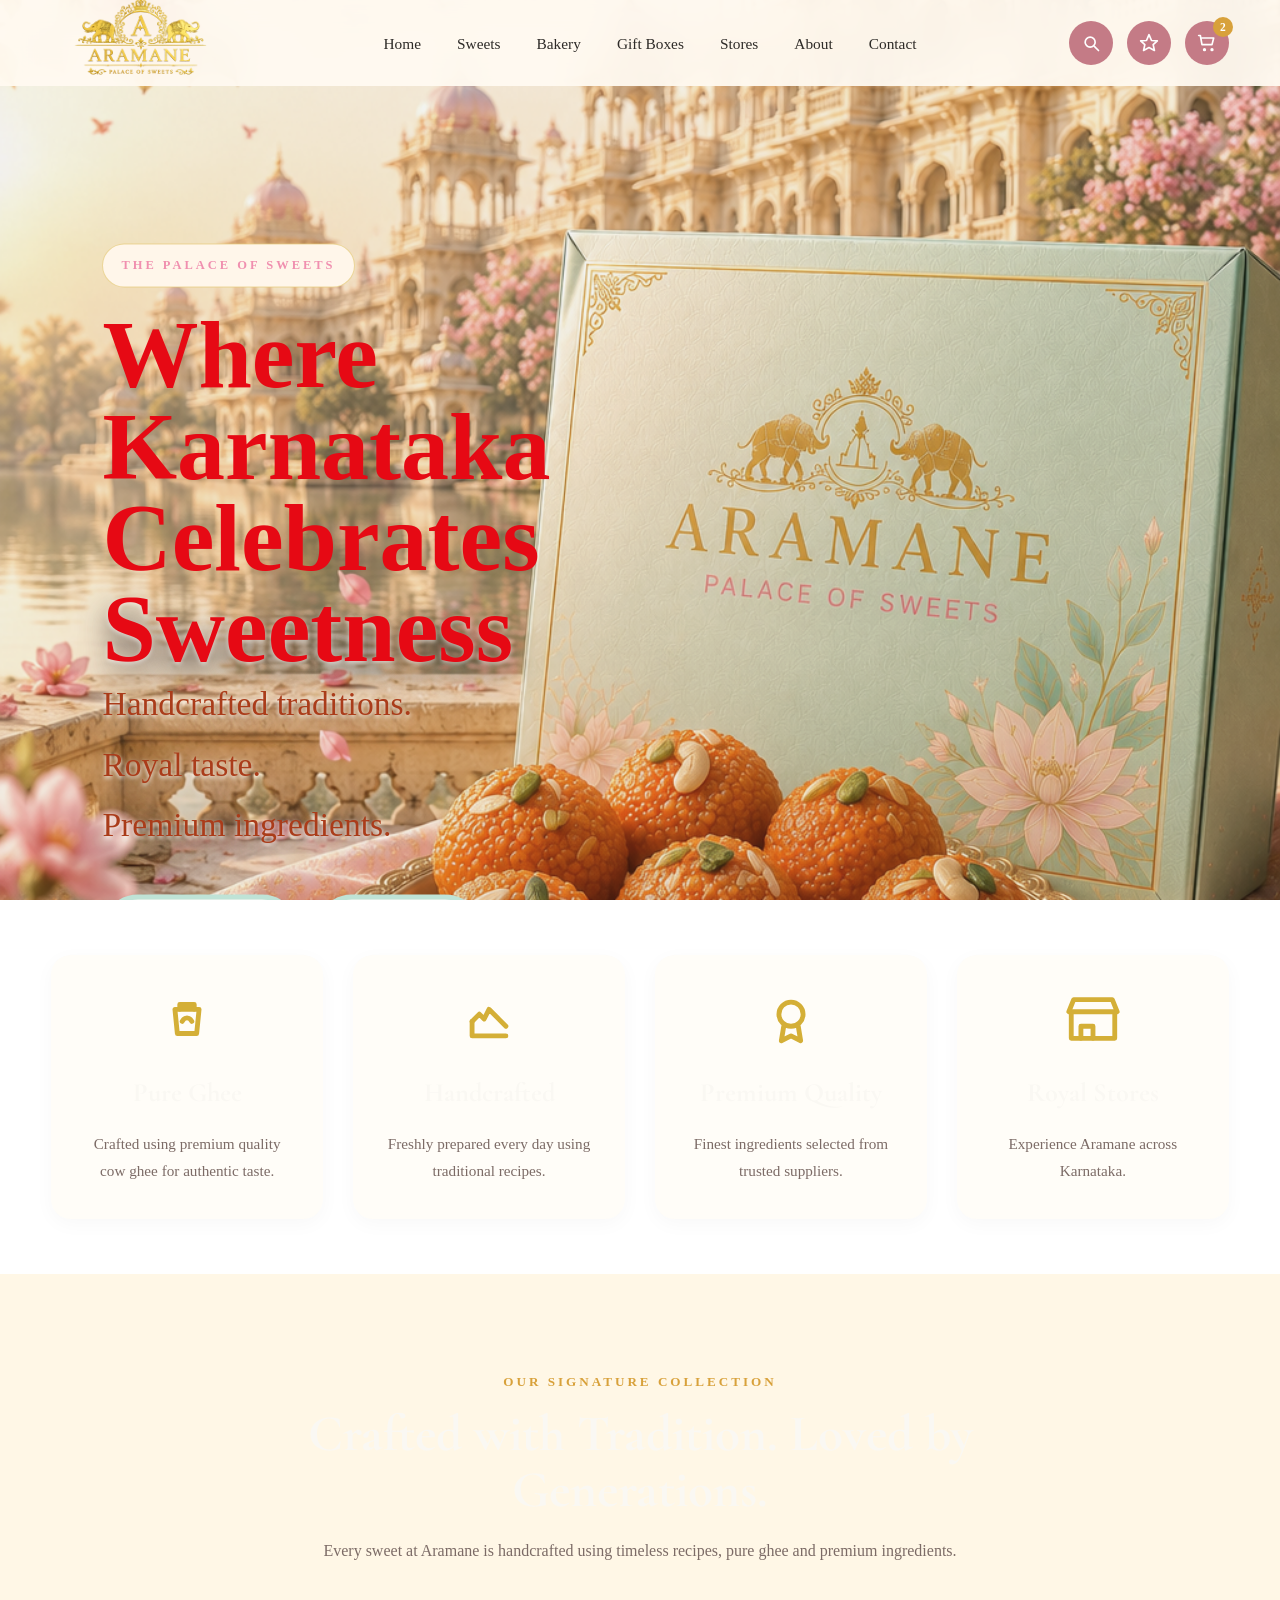
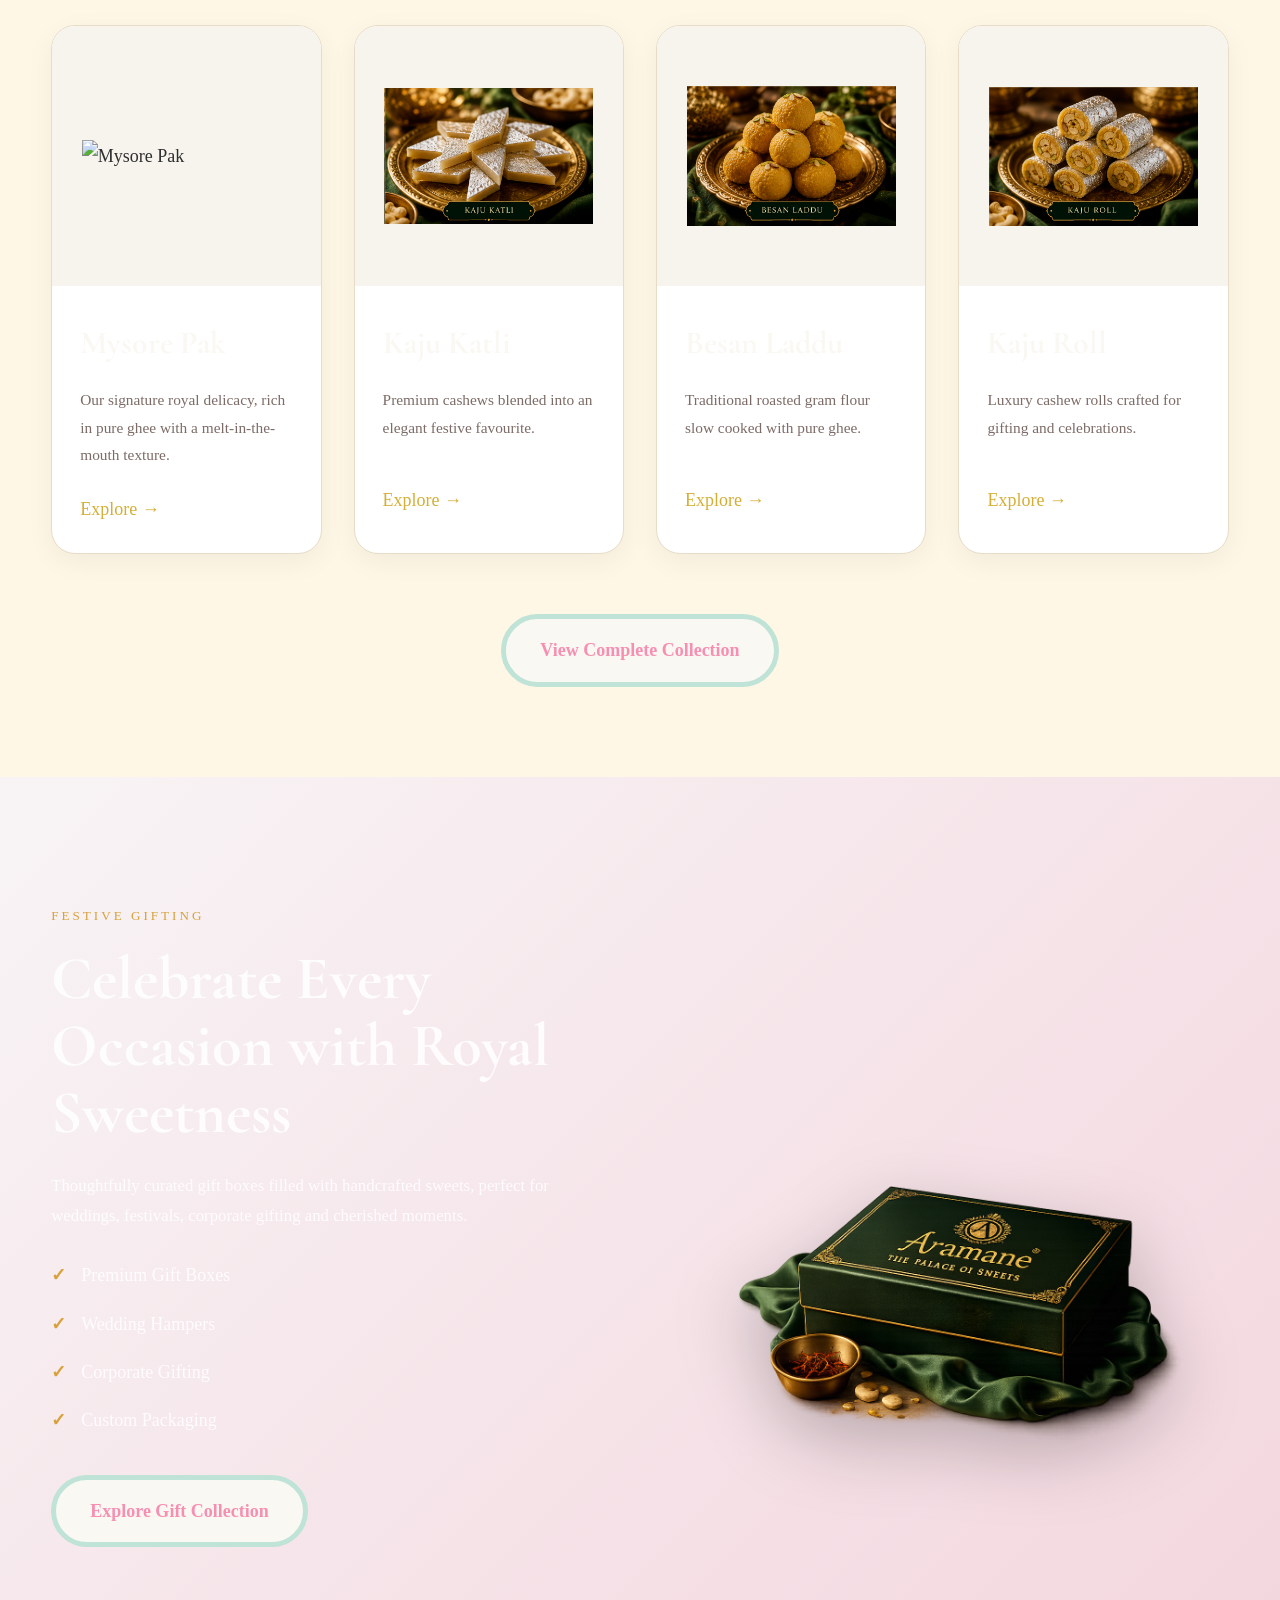
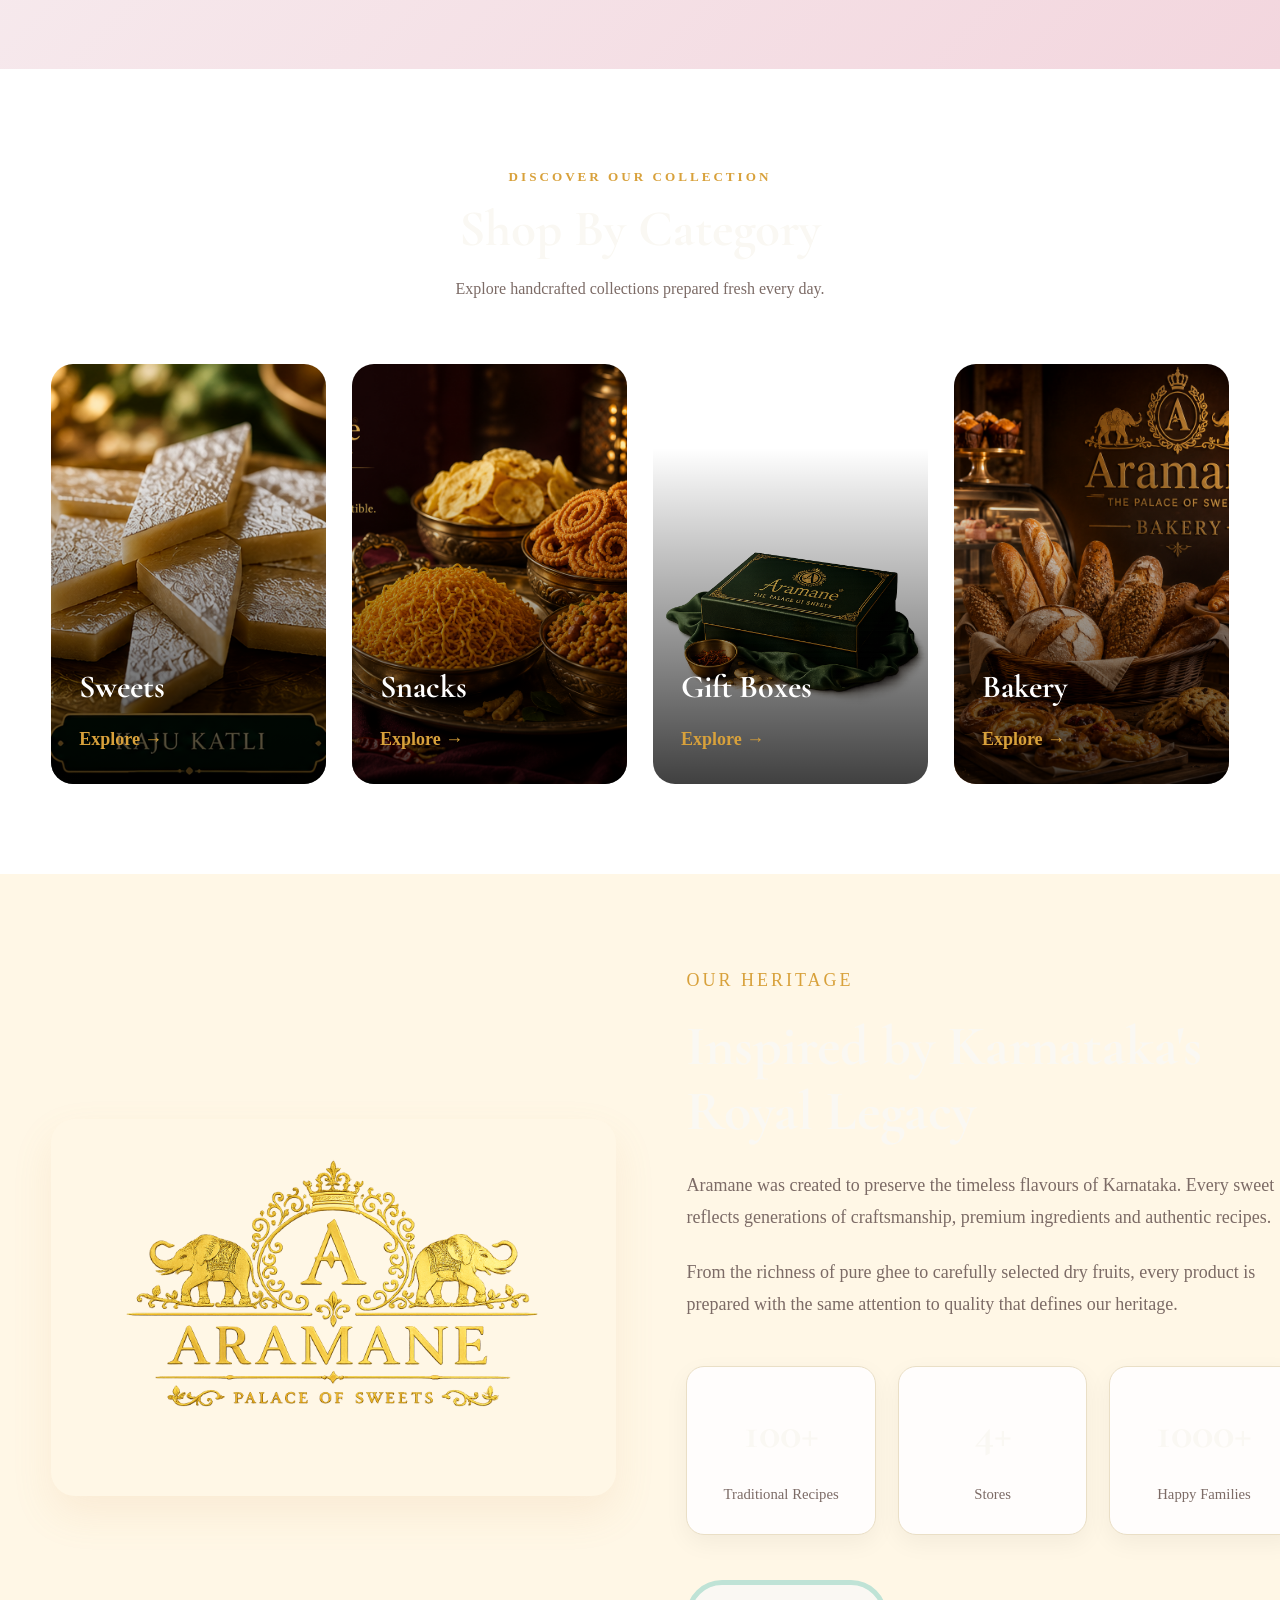
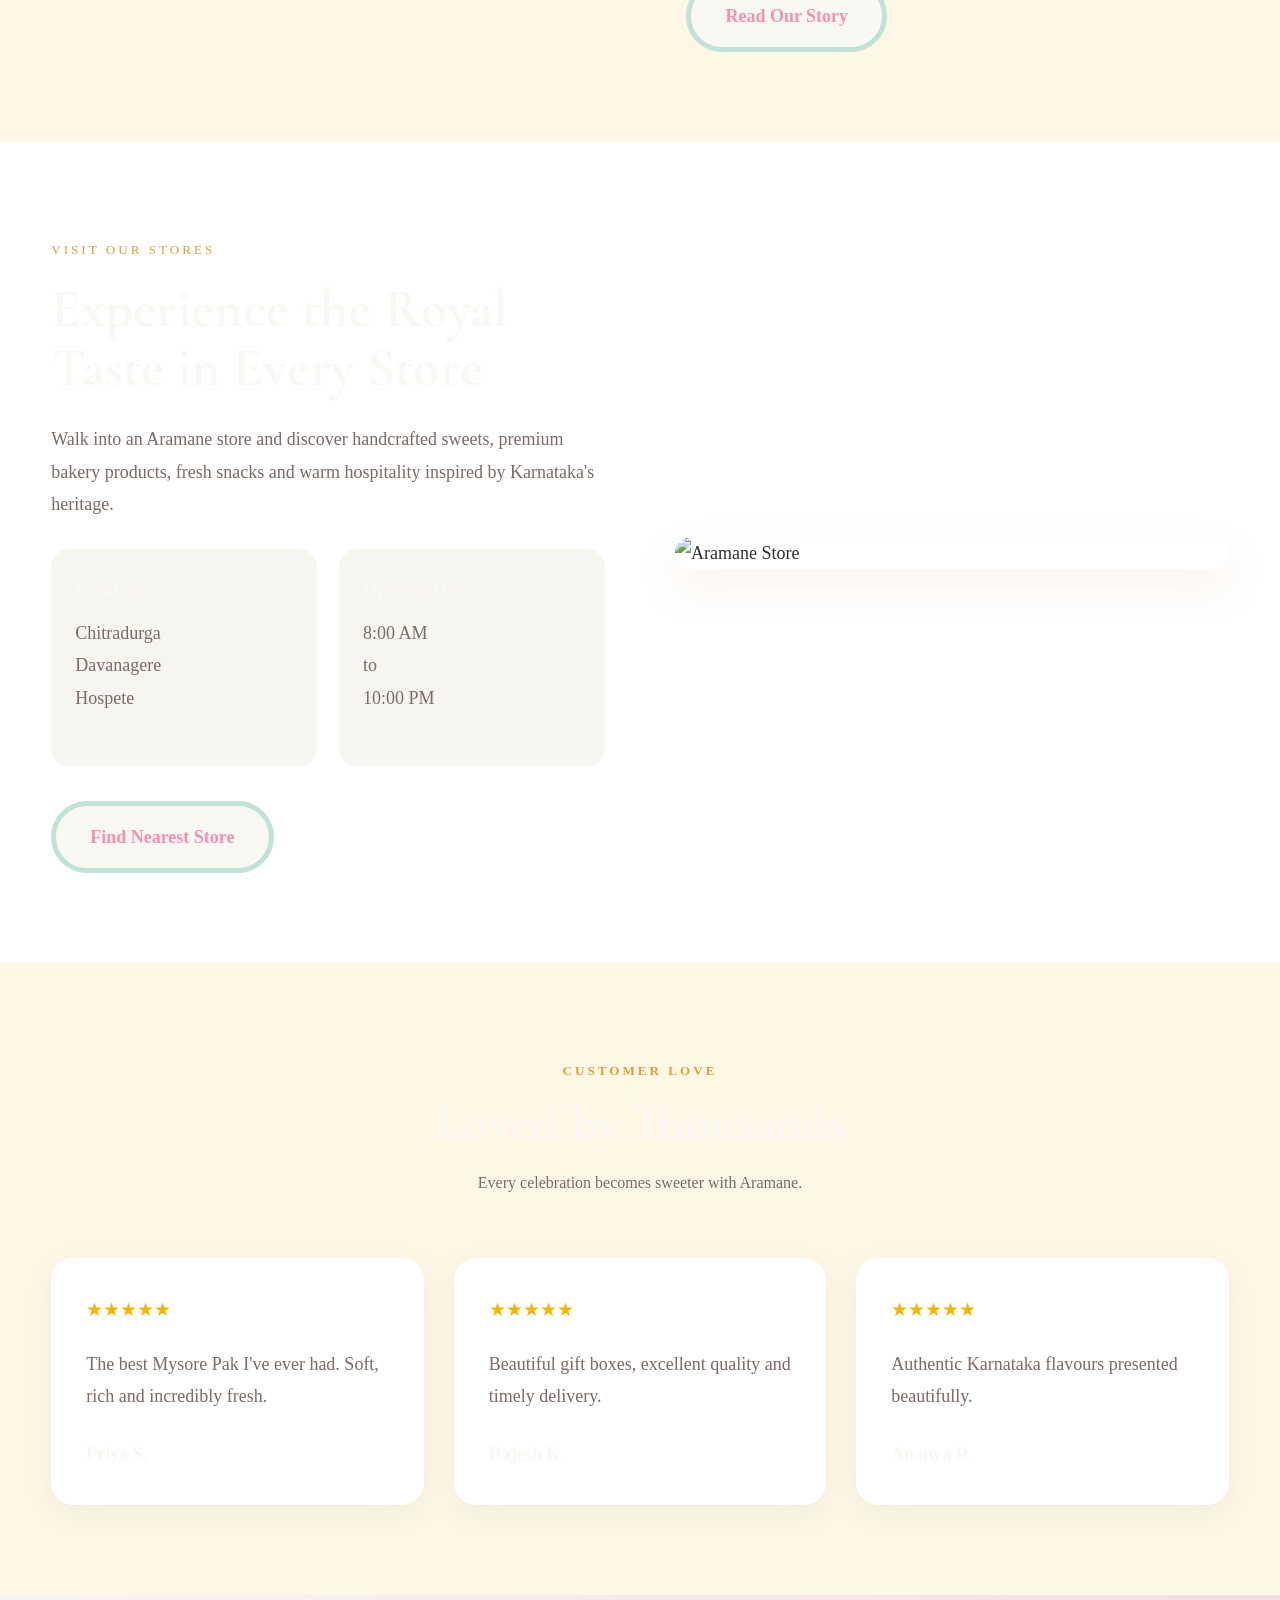
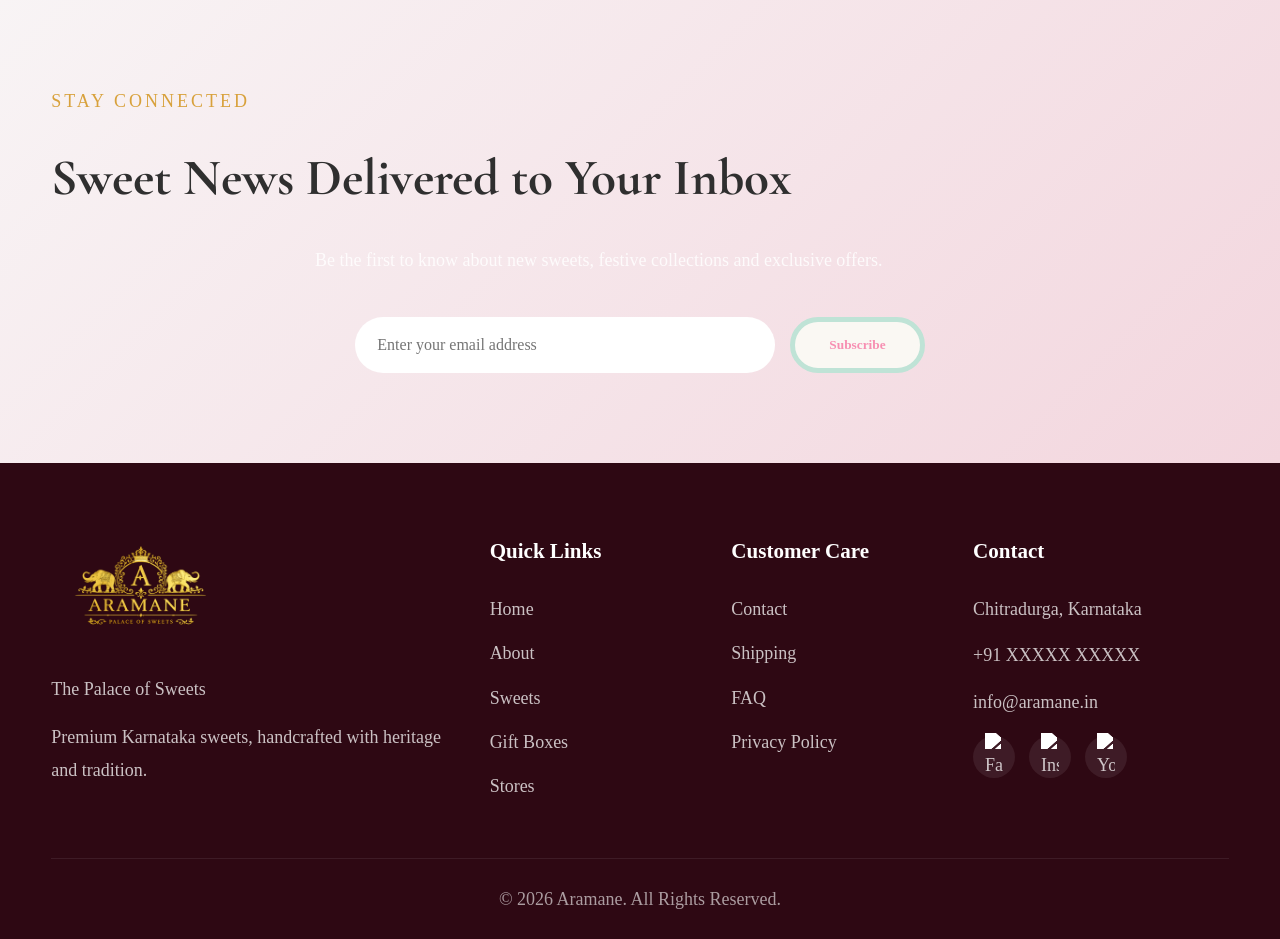
==== commit 161fcd24: "pastel" ====
--- a/index.html
+++ b/index.html
@@ -38,7 +38,7 @@
 href="https://fonts.googleapis.com/css2?family=Cormorant+Garamond:wght@400;500;600;700&family=Poppins:wght@300;400;500;600&display=swap"
 rel="stylesheet">
 
-<link rel="stylesheet" href="css/styledeskmbcombinedmaroon.css">
+<link rel="stylesheet" href="css/styledeskmbcombinedwhite.css">
 
 </head>
 
@@ -59,7 +59,7 @@
 class="header__logo">
 
 <img
-src="assets/logo/logo-white.png"
+src="assets/logo/LogoTransparent.png"
 alt="Aramane">
 
 </a>
@@ -147,7 +147,7 @@
 
         <img
             class="hero__palace"
-            src="assets/images/Palce-bgmobMaroon.png"
+            src="assets/images/Palace-bgPastelBox.png"
             alt="Aramane">
 
     </div>
@@ -164,8 +164,8 @@
 
                 <h1>
                     Where Karnataka
-                    Celebrates
-                    Sweetness
+<span class="mint">Celebrates</span>
+<span class="gold">Sweetness</span>
                 </h1>
 
                 <p>
@@ -1055,7 +1055,7 @@
             <div class="footer__brand">
 
                 <img
-                src="assets/logo/logo-white.png"
+                src="assets/logo/LogoTransparent.png"
                 alt="Aramane">
 
                 <p>
@@ -1203,7 +1203,7 @@
     <div class="mobile-menu__header">
 
         <img
-        src="assets/logo/logo-white.png"
+        src="assets/logo/LogoTransparent.png"
         alt="Aramane">
 
         <button class="mobile-close">
--- a/css/styledeskmbcombinedwhite.css
+++ b/css/styledeskmbcombinedwhite.css
@@ -0,0 +1,1971 @@
+/*====================================================
+ARAMANE WEBSITE
+STYLE.CSS
+PART 1
+====================================================*/
+
+/*==========================
+RESET
+==========================*/
+
+*,
+*::before,
+*::after{
+    margin:0;
+    padding:0;
+    box-sizing:border-box;
+}
+
+html{
+    scroll-behavior:smooth;
+}
+
+body{
+    background:#FAF8F3;
+    color:#2f2f2f;
+    overflow-x:hidden;
+    font-family:"Lora",serif;
+    font-size:18px;
+    line-height:1.8;
+    font-weight:400;
+}
+
+img{
+    display:block;
+    max-width:100%;
+}
+
+a{
+    color:inherit;
+    text-decoration:none;
+}
+
+ul{
+    list-style:none;
+}
+
+button,
+input{
+    font-family:inherit;
+    border:none;
+    outline:none;
+}
+
+/*==========================
+ROOT
+==========================*/
+
+:root{
+
+    /* Main Brand */
+    --primary:#FAF8F3;          /* Blush Pink */
+    --primary-light:#FAF8F3;
+
+    /* Gold */
+    --gold:#D8A13B;
+    --gold-light:#F3C96B;
+
+    /* Backgrounds */
+    --cream:#FFF7E6;
+    --white:#FFFFFF;
+
+    /* Accent Colours */
+    --mint:#BFE3D6;
+    --lavender:#DCC6E7;
+    --peach:#FFD6C1;
+    --yellow:#F6D89A;
+
+    /* Text */
+    --text:#4A3A35;
+    --text-light:#7C6B66;
+
+    /* Border */
+    --border:#F0DFC7;
+
+    --shadow:0 18px 40px rgba(210,160,90,.12);
+
+    --radius:20px;
+    --transition:.35s ease;
+
+    --container:1240px;
+}
+/*==========================
+GLOBAL
+==========================*/
+
+body{
+    background:var(--cream);
+}
+
+.container{
+    width:min(92%,var(--container));
+    margin:auto;
+}
+
+.site-wrapper{
+    overflow:hidden;
+}
+
+section{
+    padding:90px 0;
+}
+
+.section-heading{
+    max-width:720px;
+    margin:auto;
+    text-align:center;
+    margin-bottom:60px;
+}
+
+.section-heading span{
+
+display:inline-block;
+
+font-size:.82rem;
+
+letter-spacing:3px;
+
+color:var(--gold);
+
+font-weight:600;
+
+margin-bottom:12px;
+
+text-transform:uppercase;
+
+}
+
+.section-heading h2{
+
+font-family:'Cormorant Garamond',serif;
+
+font-size:3.2rem;
+
+color:var(--primary);
+
+line-height:1.1;
+
+margin-bottom:18px;
+
+}
+
+.section-heading p{
+
+font-size:1rem;
+
+color:var(--text-light);
+
+}
+
+/*==========================
+BUTTONS
+==========================*/
+
+.btn{
+
+display:inline-flex;
+
+align-items:center;
+
+justify-content:center;
+
+padding:15px 34px;
+
+border-radius:50px;
+
+font-weight:600;
+
+transition:var(--transition);
+
+cursor:pointer;
+
+}
+
+.btn-primary{
+
+background:#FAF8F3;
+color:#F78FB2;
+border:5px solid #BFE3D6;
+font-weight:700;
+
+}
+.btn-primary:hover{
+
+background:#F78FB2;
+color:#FAF8F3;
+
+transform:translateY(-4px);
+
+}
+
+.btn-secondary{
+background:#FAF8F3;
+color:#F78FB2;
+
+font-weight:700;
+border:5px solid #BFE3D6;
+
+}
+
+.btn-secondary:hover{
+
+background:#F78FB2;
+color:#FAF8F3;
+transform:translateY(-4px);
+
+}
+
+/*==========================
+HEADER
+==========================*/
+
+.header{
+
+position:fixed;
+
+top:0;
+
+left:0;
+
+width:100%;
+
+z-index:999;
+
+background:rgba(255,250,242,.94);
+
+backdrop-filter:blur(16px);
+
+transition:.3s;
+
+}
+
+.header .container{
+
+display:flex;
+
+align-items:center;
+
+justify-content:space-between;
+
+height:86px;
+
+}
+
+.header__logo img{
+
+    height:120px;
+    width:auto;
+    display:block;
+    transition:.3s;
+
+}
+
+.header__nav ul{
+
+display:flex;
+
+align-items:center;
+
+gap:36px;
+
+}
+
+.header__nav a{
+
+font-size:.96rem;
+
+font-weight:500;
+
+color:#2E2B28;
+
+position:relative;
+
+transition:.3s;
+
+}
+
+.header__nav a::after{
+
+content:"";
+
+position:absolute;
+
+left:0;
+
+bottom:-8px;
+
+width:0;
+
+height:2px;
+
+background:var(--gold);
+
+transition:.3s;
+
+}
+
+.header__nav a:hover{
+
+color:#F3D47A;
+
+}
+
+.header__nav a:hover::after{
+
+width:100%;
+
+}
+
+.header__actions{
+
+display:flex;
+
+align-items:center;
+
+gap:14px;
+
+}
+
+.icon-btn{
+
+width:44px;
+
+height:44px;
+
+border-radius:50%;
+
+background:#C47B86;
+border:none;
+
+color:#681005;
+
+display:flex;
+
+align-items:center;
+
+justify-content:center;
+
+transition:.3s;
+
+position:relative;
+
+}
+
+.icon-btn:hover{
+
+background:var(--gold);
+
+}
+
+.icon-btn img{
+
+width:20px;
+
+height:20px;
+
+filter:brightness(0) invert(1);
+
+}
+
+.cart-btn span{
+
+position:absolute;
+
+top:-4px;
+
+right:-4px;
+
+width:20px;
+
+height:20px;
+
+border-radius:50%;
+
+background:var(--gold);
+
+font-size:.72rem;
+
+display:flex;
+
+align-items:center;
+
+justify-content:center;
+
+color:#fff;
+
+font-weight:600;
+
+}
+
+.mobile-toggle{
+
+display:none;
+
+background:none;
+
+cursor:pointer;
+
+}
+
+.mobile-toggle span{
+
+display:block;
+
+width:28px;
+
+height:3px;
+
+margin:5px 0;
+
+background:#D8A13B;
+
+border-radius:50px;
+
+}
+
+/*==========================
+HERO
+==========================*/
+
+.hero{
+    background:
+    radial-gradient(circle at top left,#FFE8EF 0%,transparent 30%),
+    radial-gradient(circle at top right,#EAF9F3 0%,transparent 25%),
+    linear-gradient(180deg,#FFFDF8,#FFF7EA);
+}
+
+
+.hero{
+    position:relative;
+    height:100vh;
+    min-height:100vh;
+    overflow:hidden;
+    display:flex;
+    align-items:center;
+}
+
+.hero__visual{
+    position:absolute;
+    inset:0;
+    width:100%;
+    height:100%;
+    z-index:1;
+}
+
+.hero__content{
+    
+color:#fff;
+position:absolute;
+
+left:8%;
+
+top:70%;
+
+transform:translateY(-50%);
+
+z-index:5;
+
+max-width:460px;
+
+padding:0;
+
+}
+
+
+
+/*
+.hero::before{
+
+content:"";
+position:absolute;
+inset:0;
+z-index:2;
+
+background:
+
+linear-gradient(
+90deg,
+rgba(255,251,245,.98) 0%,
+rgba(255,250,244,.95) 20%,
+rgba(255,248,242,.82) 35%,
+rgba(255,255,255,.40) 55%,
+rgba(255,255,255,.08) 70%,
+transparent 100%
+),
+
+radial-gradient(
+circle at left center,
+rgba(248,182,193,.35) 0%,
+transparent 40%
+),
+
+radial-gradient(
+circle at top right,
+rgba(191,227,214,.28) 0%,
+transparent 35%
+);
+}
+*/
+.hero__tag{
+
+display:inline-block;
+
+padding:10px 18px;
+
+border-radius:40px;
+
+background:#FFF6EA;
+
+border:1px solid rgba(212,175,55,.45);
+
+color:#F08FAF;
+
+font-family:'Urbanist',serif;
+margin-bottom:22px;
+
+font-size:.78rem;
+letter-spacing:3px;
+font-weight:600;
+
+}
+
+.hero h1{
+
+    
+font-size:6rem;
+
+line-height:.95;
+
+max-width:500px;
+
+color:#e60914;
+
+}
+.mint{
+color:#e60914;
+
+}
+.gold{
+color:#e60914;
+
+text-shadow:
+
+0 2px 4px rgba(255,255,255,.55),
+0 12px 28px rgba(44, 34, 34, 0.75);
+
+}
+.hero p{
+
+font-size:2.1rem;
+
+color:#aa3c1a;
+
+max-width:520px;
+
+margin-bottom:38px;
+text-shadow:
+
+0 2px 4px rgb(252, 252, 252),
+0 12px 28px rgba(255,255,255,.75);
+
+
+}
+
+.hero__buttons{
+
+display:flex;
+
+gap:18px;
+
+margin-bottom:50px;
+
+flex-wrap:wrap;
+
+}
+
+.hero__features{
+
+display:flex;
+
+gap:36px;
+
+flex-wrap:wrap;
+
+}
+
+.hero__features div{
+
+display:flex;
+
+align-items:center;
+
+gap:10px;
+
+}
+
+.hero__features img{
+
+width:32px;
+
+height:32px;
+
+}
+
+.hero__features span{
+
+font-size:.95rem;
+
+}
+
+/*==========================
+HERO IMAGE
+==========================*/
+
+.hero__palace{
+    position:absolute;
+    inset:0;
+    width:100%;
+    height:100%;
+    object-fit:cover;
+    object-position:90% center;
+
+   filter:
+brightness(1)
+contrast(.92)
+saturate(.88);
+}
+.hero__cloth{
+
+position:absolute;
+
+bottom:0;
+
+left:10%;
+
+width:72%;
+
+z-index:1;
+
+}
+
+.hero__plate{
+
+position:absolute;
+
+bottom:55px;
+
+left:18%;
+
+width:58%;
+
+z-index:3;
+
+animation:floatPlate 6s ease-in-out infinite;
+
+}
+
+.hero__gift{
+
+position:absolute;
+
+right:4%;
+
+top:16%;
+
+width:220px;
+
+z-index:4;
+
+animation:floatGift 5s ease-in-out infinite;
+
+}
+
+.hero__light{
+
+position:absolute;
+
+top:-30px;
+
+right:16%;
+
+width:180px;
+
+opacity:.85;
+
+}
+
+/*==========================
+ANIMATIONS
+==========================*/
+
+@keyframes floatPlate{
+
+0%,100%{
+transform:translateY(0);
+}
+
+50%{
+transform:translateY(-12px);
+}
+
+}
+
+@keyframes floatGift{
+
+0%,100%{
+transform:translateY(0);
+}
+
+50%{
+transform:translateY(10px);
+}
+
+}
+
+/*==========================
+TABLET
+==========================*/
+
+@media(max-width:1024px){
+
+.hero__wrapper{
+
+position:relative;
+
+width:100%;
+
+height:100%;
+ z-index:3;
+}
+
+
+.hero__buttons,
+
+.hero__features{
+
+justify-content:center;
+
+}
+
+.hero h1{
+
+font-size:4rem;
+
+}
+
+}
+
+/*==========================
+MOBILE
+==========================*/
+
+@media(max-width:768px){
+
+.header__nav,
+
+.header__actions{
+
+display:none;
+
+}
+
+.mobile-toggle{
+
+display:block;
+
+}
+
+.header .container{
+
+height:76px;
+
+}
+
+.header__logo img{
+    height:100px;
+}
+
+.header{
+    padding:0px 15px;
+}
+
+section{
+
+padding:10px 0;
+
+}
+
+.hero{
+
+padding:0;
+
+}
+
+.hero h1{
+    gap:100px;
+    font-size:2rem;
+    line-height:.92;
+    max-width:300px;
+}
+.hero__buttons{
+    flex-direction:column;
+    width:220px;
+    gap:24px;
+}
+
+.hero__buttons .btn{
+    width:100%;
+}
+.hero p{
+
+font-size:1rem;
+
+}
+
+.hero__gift{
+
+width:140px;
+
+}
+
+.hero__plate{
+
+width:75%;
+
+left:12%;
+
+}
+
+.hero__cloth{
+
+width:90%;
+
+left:5%;
+
+}
+
+.section-heading h2{
+
+font-size:2.3rem;
+
+
+}
+
+}
+/*====================================================
+STYLE.CSS
+PART 2
+Features • Products • Gift Banner • Categories • About
+====================================================*/
+
+
+/*====================================================
+FEATURE STRIP
+====================================================*/
+
+.features{
+
+    background:#ffffff;
+    padding:55px 0;
+
+}
+
+.features__grid{
+
+    display:grid;
+    grid-template-columns:repeat(4,1fr);
+    gap:30px;
+
+}
+
+.feature{
+
+    background:#FFFDF8;
+    border:1px solid var(--border);
+    border:#F3E3D2;
+    border-radius:20px;
+    padding:35px 28px;
+    text-align:center;
+    transition:var(--transition);
+    box-shadow:0 5px 20px rgba(0,0,0,.03);
+
+}
+
+.feature:hover{
+
+    transform:translateY(-10px);
+    box-shadow:var(--shadow);
+
+}
+
+.feature img{
+
+    width:58px;
+    height:58px;
+    margin:auto;
+    margin-bottom:22px;
+
+}
+
+.feature h3{
+
+    font-family:'Cormorant Garamond',serif;
+    color:var(--primary);
+    font-size:1.65rem;
+    margin-bottom:12px;
+
+}
+
+.feature p{
+
+    color:var(--text-light);
+    font-size:.95rem;
+
+}
+
+
+/*====================================================
+PRODUCTS
+====================================================*/
+
+.product{
+
+background:#FFFCF8;
+
+border:1px solid #E7DCC8;
+
+}
+
+.products__grid{
+
+    display:grid;
+    grid-template-columns:repeat(4,1fr);
+    gap:32px;
+
+}
+
+.product{
+
+    background:#fff;
+    border-radius:24px;
+    overflow:hidden;
+    transition:var(--transition);
+    box-shadow:0 8px 28px rgba(0,0,0,.05);
+
+}
+
+.product:hover{
+
+border-color:#D4AF37;
+
+}
+
+.product__image{
+
+    height:260px;
+    background:#f7f4ee;
+    display:flex;
+    align-items:center;
+    justify-content:center;
+    overflow:hidden;
+
+}
+
+.product__image img{
+
+    width:78%;
+    transition:.5s;
+
+}
+
+.product:hover .product__image img{
+
+    transform:scale(1.08);
+
+}
+
+.product__content{
+
+    padding:28px;
+
+}
+
+.product__content h3{
+
+    font-family:'Cormorant Garamond',serif;
+    color:var(--primary);
+    font-size:2rem;
+    margin-bottom:14px;
+
+}
+
+.product__content p{
+
+    color:var(--text-light);
+    font-size:.96rem;
+    margin-bottom:24px;
+    min-height:74px;
+
+}
+
+.product__link{
+
+color:#D4AF37;
+
+}
+
+.product__link:hover{
+
+color:#E6C86E;
+gap:14px;
+
+}
+
+
+.products__cta{
+
+    margin-top:60px;
+    text-align:center;
+
+}
+
+
+/*====================================================
+GIFT BANNER
+====================================================*/
+
+.gifting{
+
+background:
+
+linear-gradient(
+135deg,
+#f8f4f5,
+#f3d6de
+);
+
+}
+
+.gifting__wrapper{
+
+    display:grid;
+    grid-template-columns:1fr 1fr;
+    gap:60px;
+    align-items:center;
+
+}
+
+.gifting__content span{
+
+    color:var(--gold);
+    letter-spacing:3px;
+    font-size:.82rem;
+    display:inline-block;
+    margin-bottom:18px;
+
+}
+
+.gifting__content h2{
+
+    font-family:'Cormorant Garamond',serif;
+    font-size:3.8rem;
+    line-height:1.1;
+    margin-bottom:24px;
+    color:rgba(255,255,255,.85);
+
+}
+
+.gifting__content p{
+
+    color:rgba(255,255,255,.85);
+    margin-bottom:28px;
+    font-size:1.05rem;
+
+}
+
+.gifting__list{
+
+    display:grid;
+    gap:16px;
+    margin-bottom:38px;
+    color:rgba(255,255,255,.85);
+
+}
+
+.gifting__list li{
+
+    position:relative;
+    padding-left:30px;
+
+}
+
+.gifting__list li::before{
+
+    content:"✓";
+    position:absolute;
+    left:0;
+    color:var(--gold);
+    font-weight:700;
+
+}
+
+.gifting__image{
+
+    display:flex;
+    justify-content:center;
+
+}
+
+.gifting__image img{
+
+    width:85%;
+    animation:giftFloat 6s ease-in-out infinite;
+    filter:drop-shadow(0 25px 35px rgba(0,0,0,.25));
+
+}
+
+@keyframes giftFloat{
+
+0%,100%{
+
+transform:translateY(0);
+
+}
+
+50%{
+
+transform:translateY(-15px);
+
+}
+
+}
+
+
+/*====================================================
+CATEGORIES
+====================================================*/
+
+.categories{
+
+    background:#fff;
+
+}
+
+.categories__grid{
+
+    display:grid;
+    grid-template-columns:repeat(4,1fr);
+    gap:26px;
+
+}
+
+.category{
+
+    position:relative;
+    border-radius:22px;
+    overflow:hidden;
+    height:420px;
+
+}
+
+.category img{
+
+    width:100%;
+    height:100%;
+    object-fit:cover;
+    transition:.6s;
+
+}
+
+.category:hover img{
+
+    transform:scale(1.08);
+
+}
+
+.category__overlay{
+
+    position:absolute;
+    inset:0;
+    background:linear-gradient(
+    transparent 20%,
+    rgba(0,0,0,.75));
+
+    display:flex;
+    flex-direction:column;
+    justify-content:flex-end;
+    padding:28px;
+
+}
+
+.category__overlay h3{
+
+    color:#fff;
+    font-family:'Cormorant Garamond',serif;
+    font-size:2rem;
+    margin-bottom:8px;
+
+}
+
+.category__overlay span{
+
+    color:var(--gold);
+    font-weight:600;
+
+}
+
+
+/*====================================================
+ABOUT
+====================================================*/
+
+.about{
+
+    background:var(--cream);
+
+}
+
+.about__wrapper{
+
+    display:grid;
+    grid-template-columns:48% 52%;
+    align-items:center;
+    gap:70px;
+
+}
+
+.about__image{
+
+    overflow:hidden;
+    border-radius:24px;
+    box-shadow:var(--shadow);
+
+}
+
+.about__image img{
+
+    width:100%;
+    transition:.6s;
+
+}
+
+.about__image:hover img{
+
+    transform:scale(1.05);
+
+}
+
+.about__content span{
+
+    color:var(--gold);
+    letter-spacing:3px;
+    display:inline-block;
+    margin-bottom:18px;
+
+}
+
+.about__content h2{
+
+    font-family:'Cormorant Garamond',serif;
+    color:var(--primary);
+    font-size:3.5rem;
+    line-height:1.15;
+    margin-bottom:26px;
+
+}
+
+.about__content p{
+
+    color:var(--text-light);
+    margin-bottom:22px;
+
+}
+
+.about__stats{
+
+    display:grid;
+    grid-template-columns:repeat(3,1fr);
+    gap:22px;
+    margin:45px 0;
+
+}
+
+.about__stats div{
+
+    background:#FFFDFC;
+    border:1px solid #EADFC6;
+    border-radius:18px;
+    text-align:center;
+    padding:26px;
+    box-shadow:0 8px 24px rgba(0,0,0,.05);
+
+}
+
+.about__stats h3{
+
+    color:var(--primary);
+    font-family:'Cormorant Garamond',serif;
+    font-size:2.8rem;
+
+}
+
+.about__stats p{
+
+    margin:8px 0 0;
+    font-size:.92rem;
+
+}
+
+
+/*====================================================
+RESPONSIVE
+====================================================*/
+
+@media (max-width:1024px){
+
+.features__grid,
+.products__grid,
+.categories__grid{
+
+grid-template-columns:repeat(2,1fr);
+
+}
+
+.gifting__wrapper,
+.about__wrapper{
+
+grid-template-columns:1fr;
+text-align:center;
+
+}
+
+.gifting__image{
+
+order:-1;
+
+}
+
+.about__stats{
+
+max-width:700px;
+margin:40px auto;
+
+}
+
+}
+
+@media (max-width:768px){
+
+.features__grid,
+.products__grid,
+.categories__grid,
+.about__stats{
+
+grid-template-columns:1fr;
+
+}
+
+.product__image{
+
+height:230px;
+
+}
+
+.category{
+
+height:320px;
+
+}
+
+.gifting__content h2,
+.about__content h2{
+
+font-size:2.5rem;
+
+}
+
+.feature{
+
+background:#FFFDFC;
+
+border:1px solid #E9DFC8;
+
+}
+
+}
+/*====================================================
+STYLE.CSS
+PART 3
+Stores • Testimonials • Newsletter • Footer
+Mobile Menu • Scroll Button • Final Responsive
+====================================================*/
+
+
+/*====================================================
+STORE EXPERIENCE
+====================================================*/
+
+.stores{
+
+    background:#ffffff;
+
+}
+
+.stores__wrapper{
+
+    display:grid;
+    grid-template-columns:1fr 1fr;
+    gap:70px;
+    align-items:center;
+
+}
+
+.stores__image{
+
+    overflow:hidden;
+    border-radius:24px;
+    box-shadow:var(--shadow);
+
+}
+
+.stores__image img{
+
+    width:100%;
+    transition:.6s;
+
+}
+
+.stores__image:hover img{
+
+    transform:scale(1.05);
+
+}
+
+.stores__content span{
+
+    color:var(--gold);
+    letter-spacing:3px;
+    font-size:.82rem;
+    display:inline-block;
+    margin-bottom:18px;
+
+}
+
+.stores__content h2{
+
+    font-family:'Cormorant Garamond',serif;
+    font-size:3.4rem;
+    line-height:1.1;
+    color:var(--primary);
+    margin-bottom:24px;
+
+}
+
+.stores__content p{
+
+    color:var(--text-light);
+    margin-bottom:28px;
+
+}
+
+.stores__info{
+
+    display:grid;
+    grid-template-columns:repeat(2,1fr);
+    gap:22px;
+    margin-bottom:35px;
+
+}
+
+.stores__info div{
+
+    background:#f7f5ef;
+    padding:24px;
+    border-radius:18px;
+
+}
+
+.stores__info h4{
+
+    color:var(--primary);
+    margin-bottom:12px;
+
+}
+
+
+/*====================================================
+TESTIMONIALS
+====================================================*/
+
+.testimonials{
+
+    background:var(--cream);
+
+}
+
+.testimonial__grid{
+
+    display:grid;
+    grid-template-columns:repeat(3,1fr);
+    gap:30px;
+
+}
+
+.testimonial{
+
+    background:#fff;
+    padding:35px;
+    border-radius:22px;
+    box-shadow:0 8px 30px rgba(0,0,0,.05);
+    transition:.35s;
+
+}
+
+.testimonial:hover{
+
+    transform:translateY(-8px);
+    box-shadow:var(--shadow);
+
+}
+
+.stars{
+
+    color:#F4B400;
+    font-size:1.2rem;
+    margin-bottom:20px;
+
+}
+
+.testimonial p{
+
+    color:var(--text-light);
+    margin-bottom:25px;
+
+}
+
+.testimonial h4{
+
+    color:var(--primary);
+    font-weight:600;
+
+}
+
+
+/*====================================================
+NEWSLETTER
+====================================================*/
+
+.newsletter{
+
+background:
+
+linear-gradient(
+135deg,
+#f8f4f5,
+#f3d6de
+);
+
+}
+
+.newsletter span{
+
+    color:var(--gold);
+    letter-spacing:3px;
+    display:block;
+    margin-bottom:15px;
+
+}
+
+.newsletter h2{
+
+    font-family:'Cormorant Garamond',serif;
+    font-size:3.2rem;
+    margin-bottom:20px;
+
+}
+
+.newsletter p{
+
+    max-width:650px;
+    margin:auto;
+    color:rgba(255,255,255,.82);
+    margin-bottom:40px;
+
+}
+
+.newsletter form{
+
+    display:flex;
+    justify-content:center;
+    gap:15px;
+    flex-wrap:wrap;
+
+}
+
+.newsletter input{
+
+    width:420px;
+    max-width:100%;
+    padding:18px 22px;
+    border-radius:50px;
+    font-size:1rem;
+
+}
+
+
+/*====================================================
+FOOTER
+====================================================*/
+
+.footer{
+
+    background:#2E0813;
+    color:#fff;
+    padding-top:70px;
+
+}
+
+.footer__top{
+
+    display:grid;
+    grid-template-columns:2fr 1fr 1fr 1.3fr;
+    gap:45px;
+
+}
+
+.footer__brand img{
+
+    width:180px;
+    margin-bottom:20px;
+
+}
+
+.footer__brand p{
+
+    color:rgba(255,255,255,.75);
+    margin-bottom:16px;
+
+}
+
+.footer h3{
+
+    margin-bottom:22px;
+    color:#fff;
+
+}
+
+.footer ul{
+
+    display:grid;
+    gap:12px;
+
+}
+
+.footer a{
+
+    color:rgba(255,255,255,.75);
+    transition:.3s;
+
+}
+
+.footer a:hover{
+
+    color:var(--gold);
+
+}
+
+.footer__contact p{
+
+    margin-bottom:14px;
+    color:rgba(255,255,255,.75);
+
+}
+
+.footer__social{
+
+    display:flex;
+    gap:14px;
+    margin-top:18px;
+
+}
+
+.footer__social a{
+
+    width:42px;
+    height:42px;
+    border-radius:50%;
+    background:rgba(255,255,255,.08);
+    display:flex;
+    align-items:center;
+    justify-content:center;
+
+}
+
+.footer__social img{
+
+    width:18px;
+    filter:brightness(0) invert(1);
+
+}
+
+.footer__bottom{
+
+    margin-top:55px;
+    border-top:1px solid rgba(255,255,255,.08);
+    text-align:center;
+    padding:24px 0;
+    color:rgba(255,255,255,.6);
+
+}
+
+
+/*====================================================
+MOBILE MENU
+====================================================*/
+
+.mobile-menu{
+
+    position:fixed;
+    top:0;
+    right:-100%;
+    width:320px;
+    max-width:90%;
+    height:100vh;
+    background:var(--primary);
+    z-index:1000;
+    transition:.4s;
+    padding:35px;
+
+}
+
+.mobile-menu.active{
+
+    right:0;
+
+}
+
+.mobile-menu__header{
+
+    display:flex;
+    justify-content:space-between;
+    align-items:center;
+    margin-bottom:35px;
+
+}
+
+.mobile-menu__header img{
+
+    width:150px;
+
+}
+
+.mobile-close{
+
+    background:none;
+    color:#fff;
+    font-size:2rem;
+    cursor:pointer;
+
+}
+
+.mobile-menu ul{
+
+    display:grid;
+    gap:20px;
+
+}
+
+.mobile-menu a{
+
+    color:#fff;
+    font-size:1.05rem;
+    transition:.3s;
+
+}
+
+.mobile-menu a:hover{
+
+    color:var(--gold);
+
+}
+
+
+/*====================================================
+SCROLL TO TOP
+====================================================*/
+
+.scroll-top{
+
+    position:fixed;
+    right:25px;
+    bottom:25px;
+    width:52px;
+    height:52px;
+    border-radius:50%;
+    background:var(--primary);
+    color:#fff;
+    display:flex;
+    align-items:center;
+    justify-content:center;
+    cursor:pointer;
+    box-shadow:var(--shadow);
+    transition:.35s;
+    z-index:900;
+
+}
+
+.scroll-top:hover{
+
+    transform:translateY(-5px);
+    background:var(--gold);
+
+}
+
+
+/*====================================================
+GLOBAL ANIMATIONS
+====================================================*/
+
+.feature,
+.product,
+.category,
+.testimonial,
+.about__stats div{
+
+    transition:all .35s ease;
+
+}
+
+.feature:hover,
+.product:hover,
+.category:hover,
+.testimonial:hover,
+.about__stats div:hover{
+
+    transform:translateY(-8px);
+
+}
+
+
+/*====================================================
+RESPONSIVE
+====================================================*/
+
+@media(max-width:1024px){
+
+.stores__wrapper{
+
+grid-template-columns:1fr;
+text-align:center;
+
+}
+
+.stores__image{
+
+order:-1;
+
+}
+
+.footer__top{
+
+grid-template-columns:repeat(2,1fr);
+
+}
+
+.testimonial__grid{
+
+grid-template-columns:1fr;
+
+}
+
+}
+
+@media(max-width:768px){
+
+.hero__content{
+    left:9%;
+    top:58%;
+    transform:translateY(-50%);
+    max-width:290px;
+}
+.footer__top{
+
+grid-template-columns:1fr;
+text-align:center;
+
+}
+
+.footer__social{
+
+justify-content:center;
+
+}
+
+.newsletter h2{
+
+font-size:2.4rem;
+
+}
+
+.newsletter input{
+
+width:100%;
+
+}
+
+.newsletter form{
+
+flex-direction:column;
+align-items:center;
+
+}
+
+.stores__info{
+
+grid-template-columns:1fr;
+
+}
+
+.stores__content h2{
+
+font-size:2.5rem;
+
+}
+
+.scroll-top{
+
+width:46px;
+height:46px;
+
+}
+
+}
+/*=========================================
+JS SUPPORT
+=========================================*/
+
+.header.scrolled{
+
+background:#f8f4f5;
+
+box-shadow:0 18px 40px rgba(0,0,0,.28);
+
+}
+
+.hidden{
+
+    opacity:0;
+
+    transform:translateY(40px);
+
+    transition:.7s ease;
+
+}
+
+.show{
+
+    opacity:1;
+
+    transform:translateY(0);
+
+}
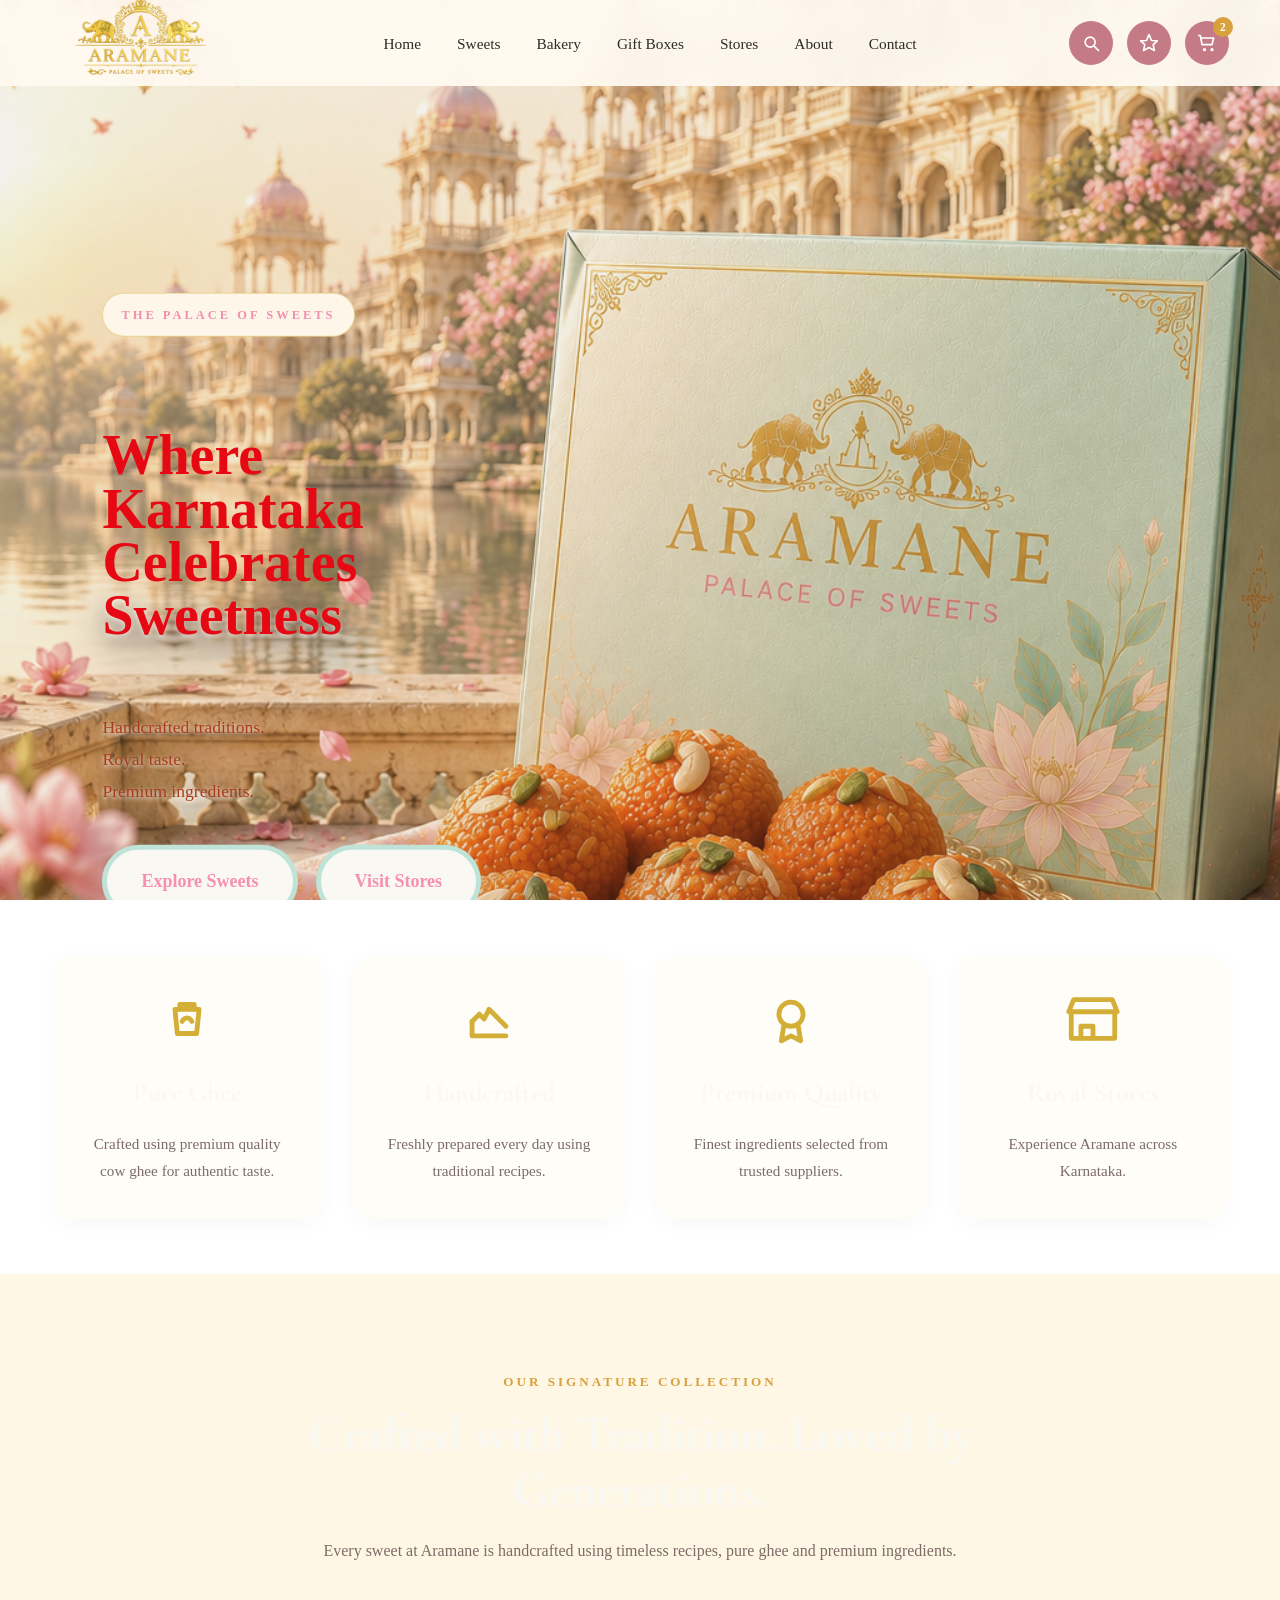
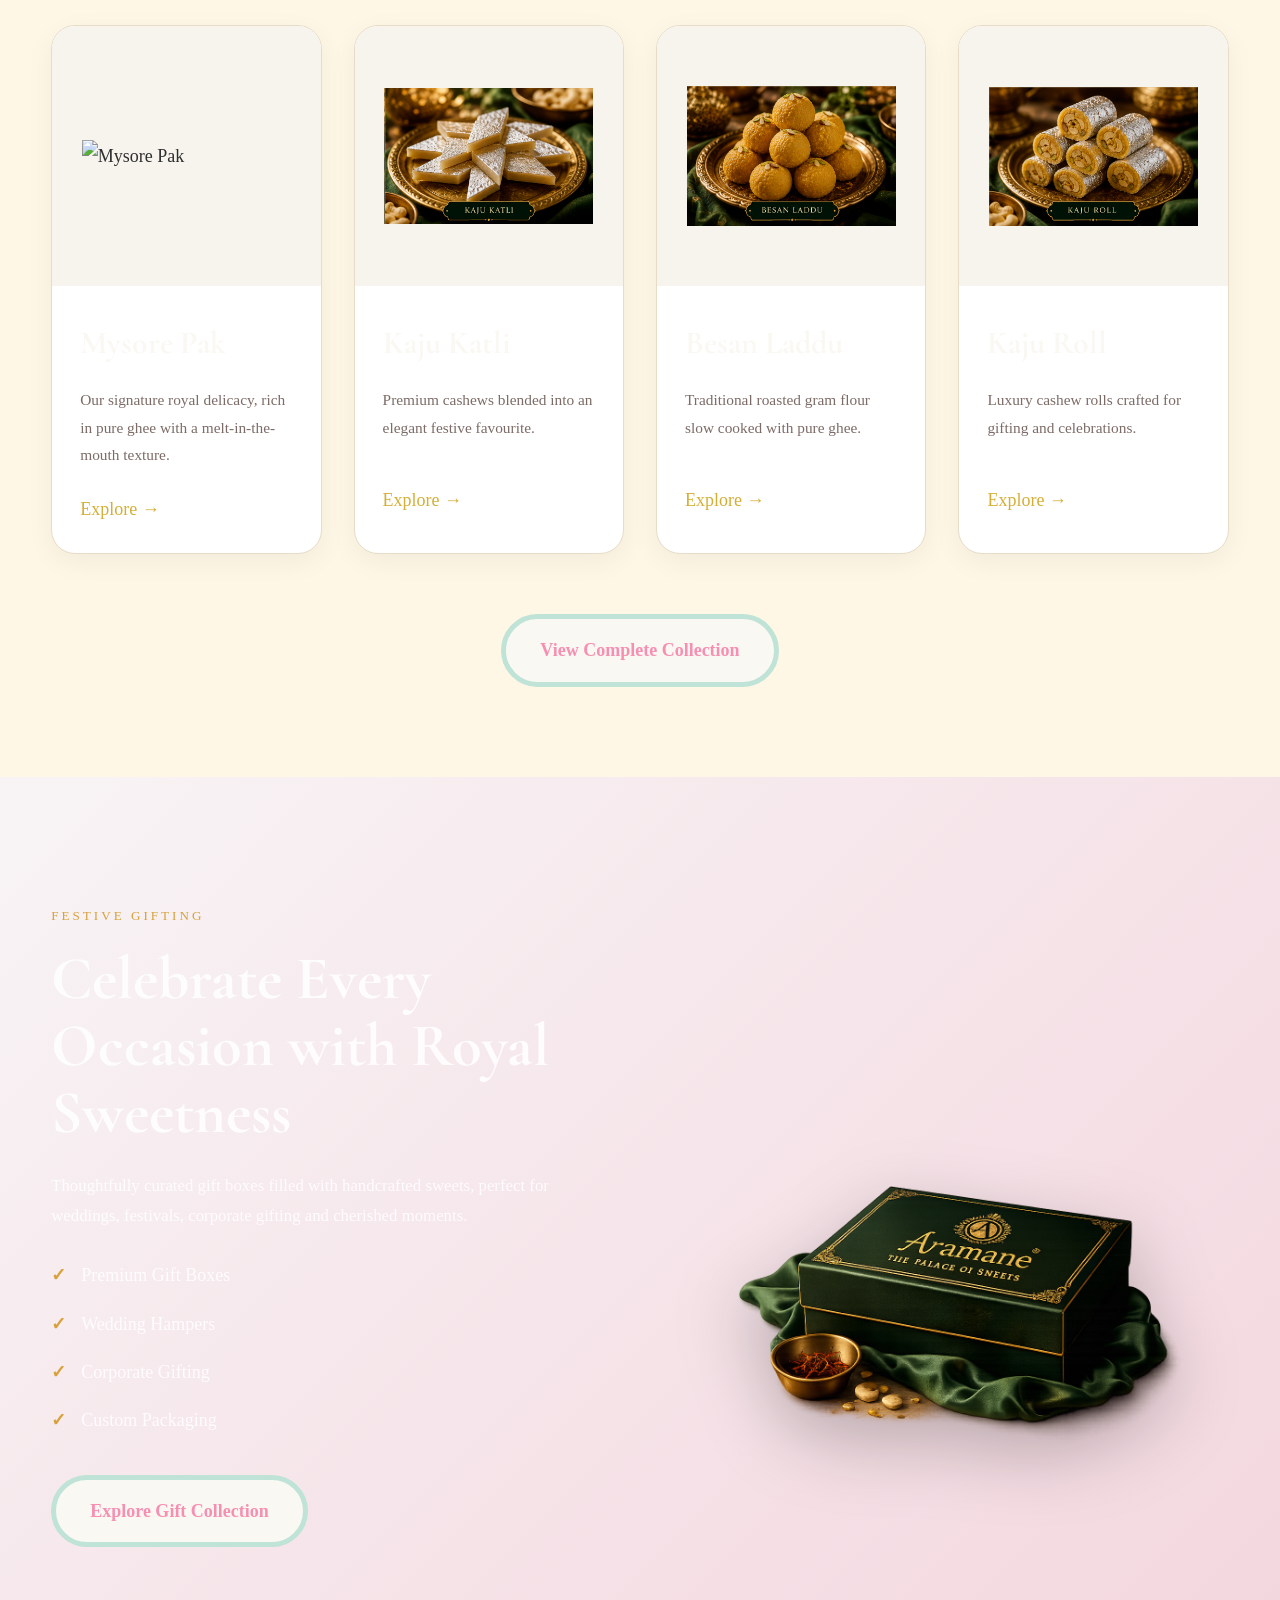
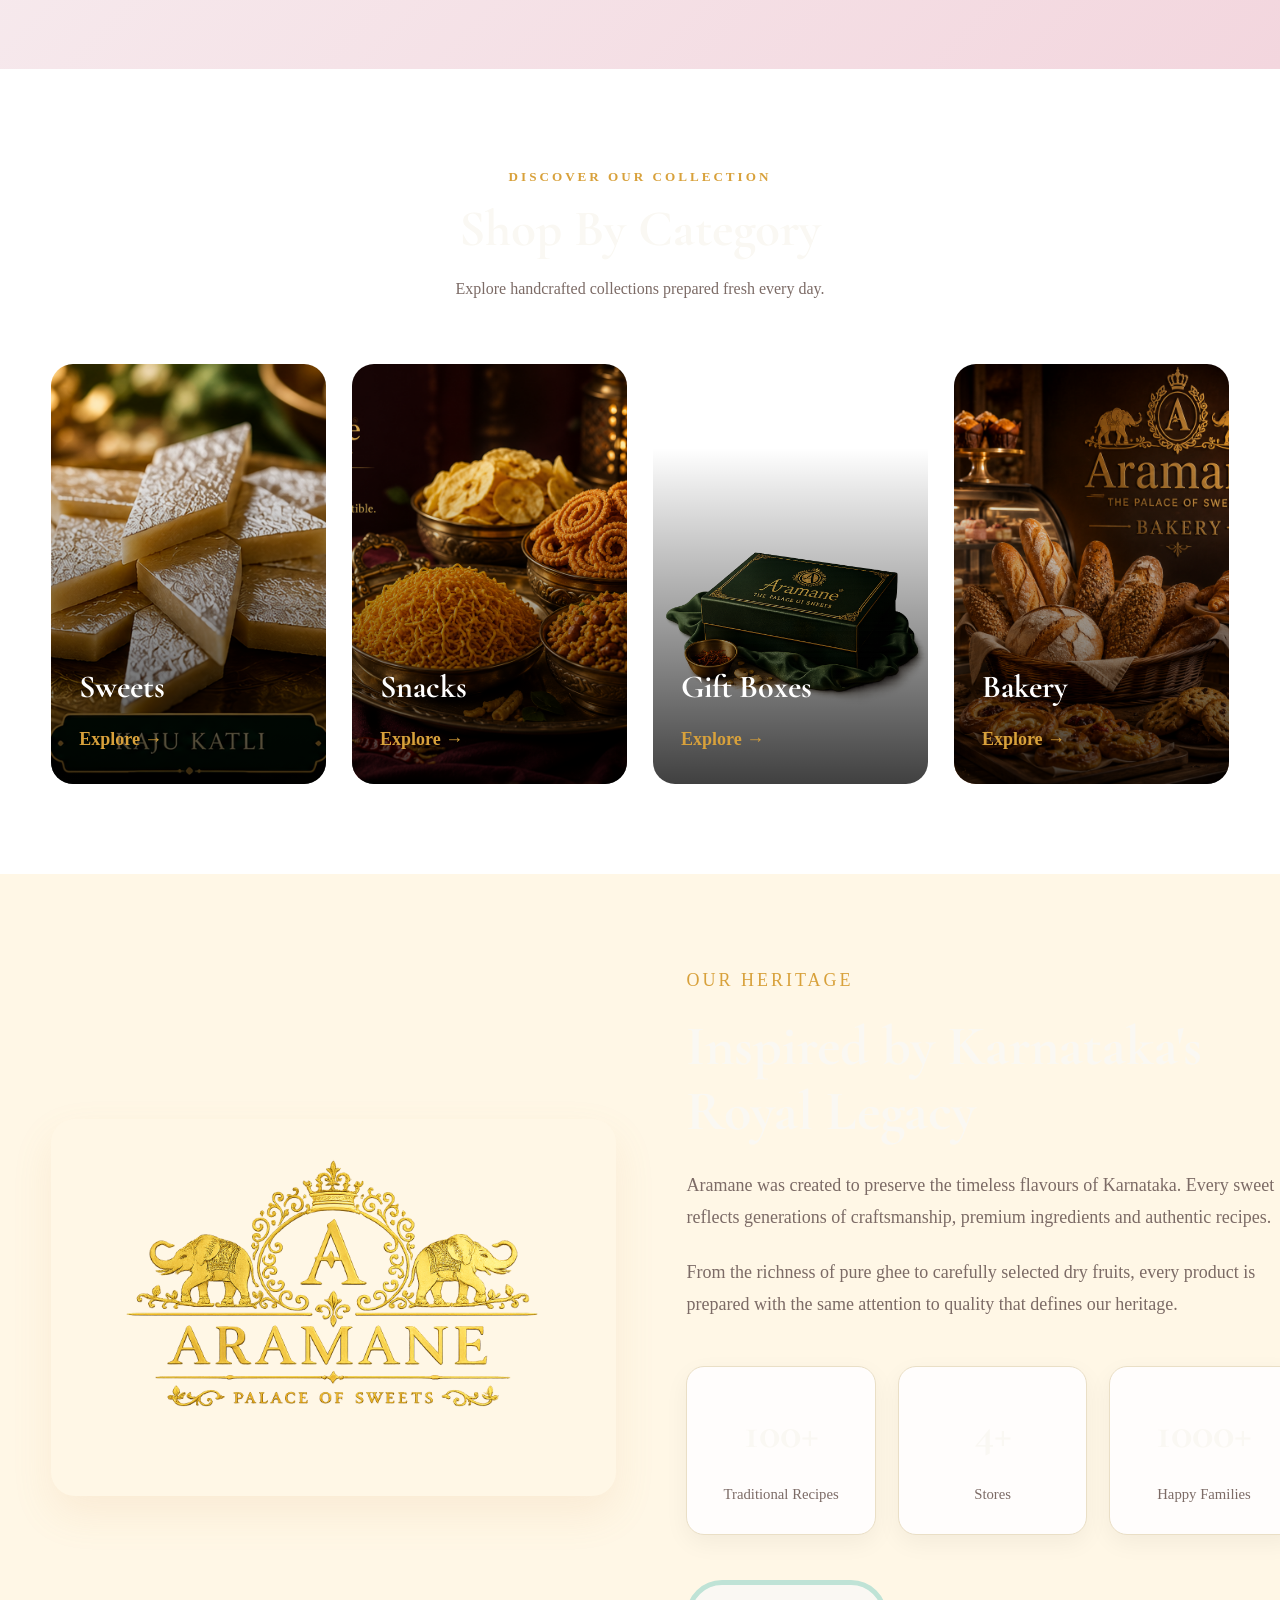
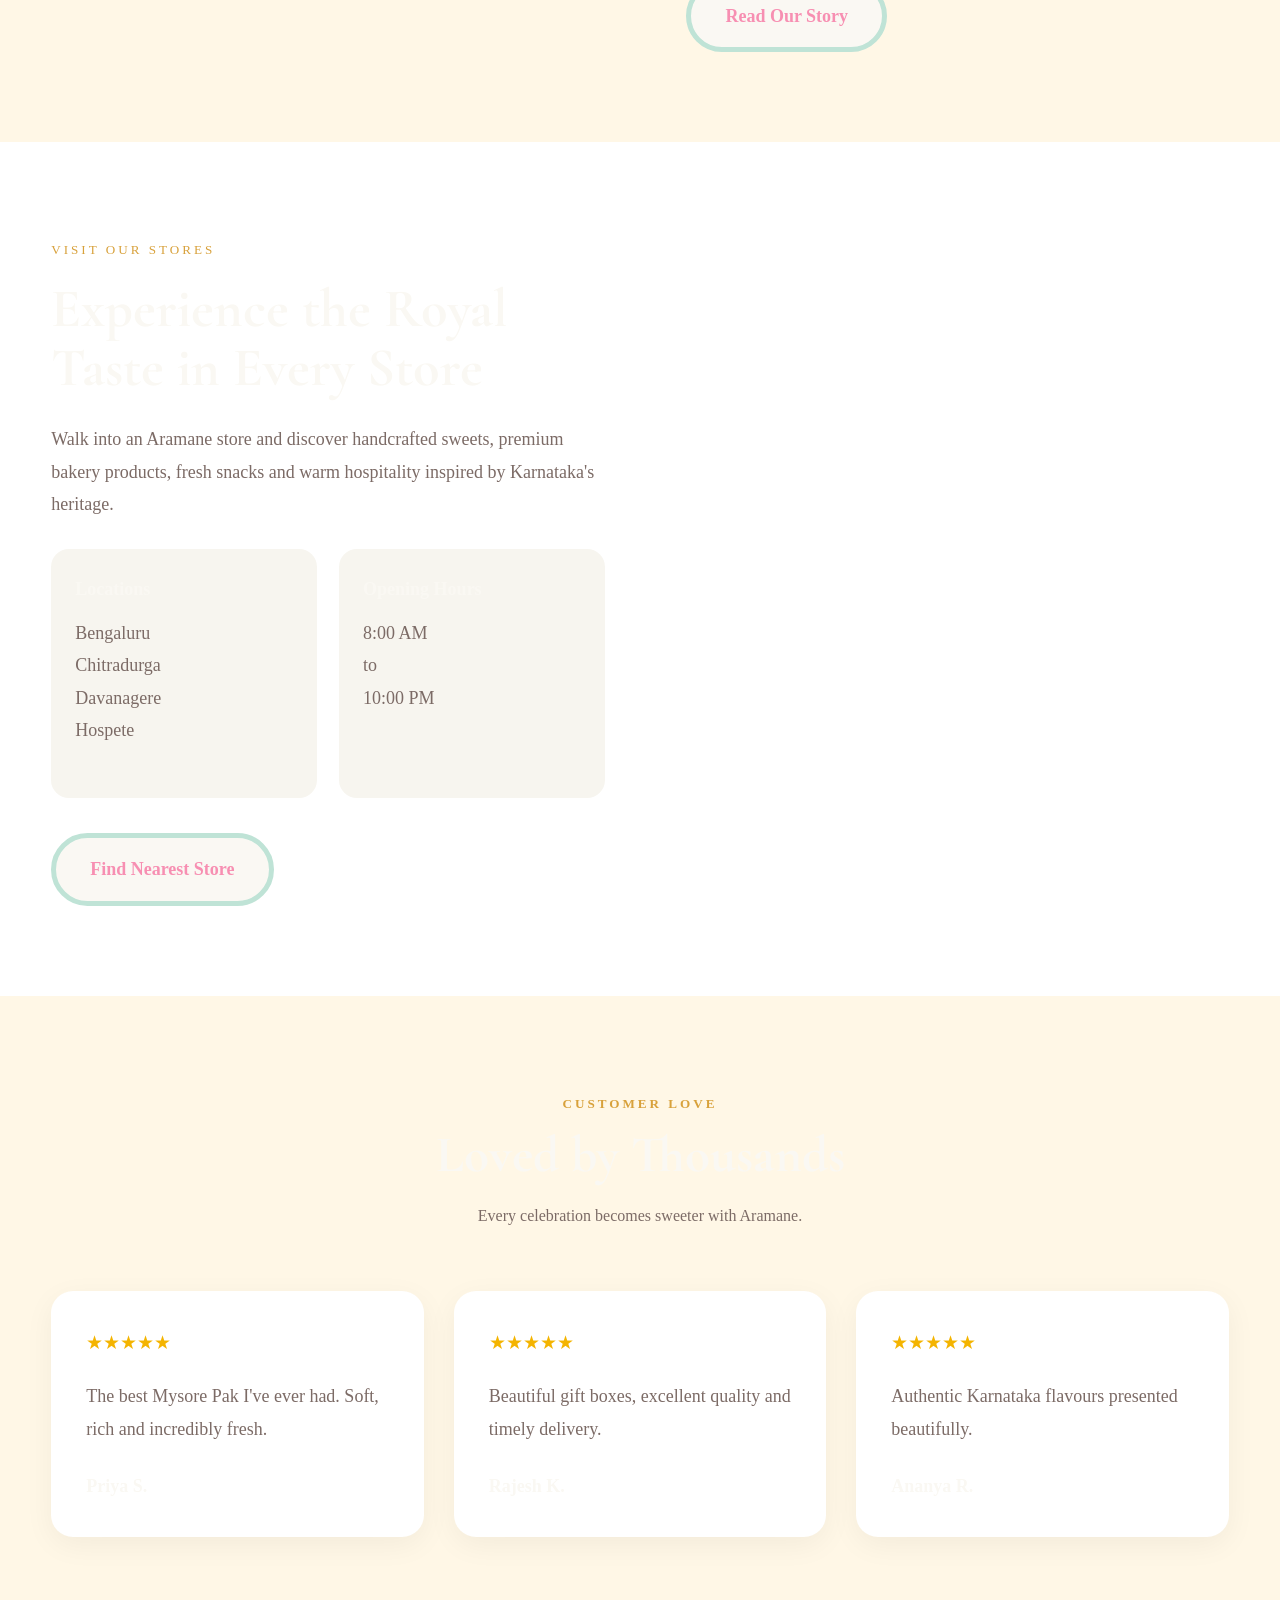
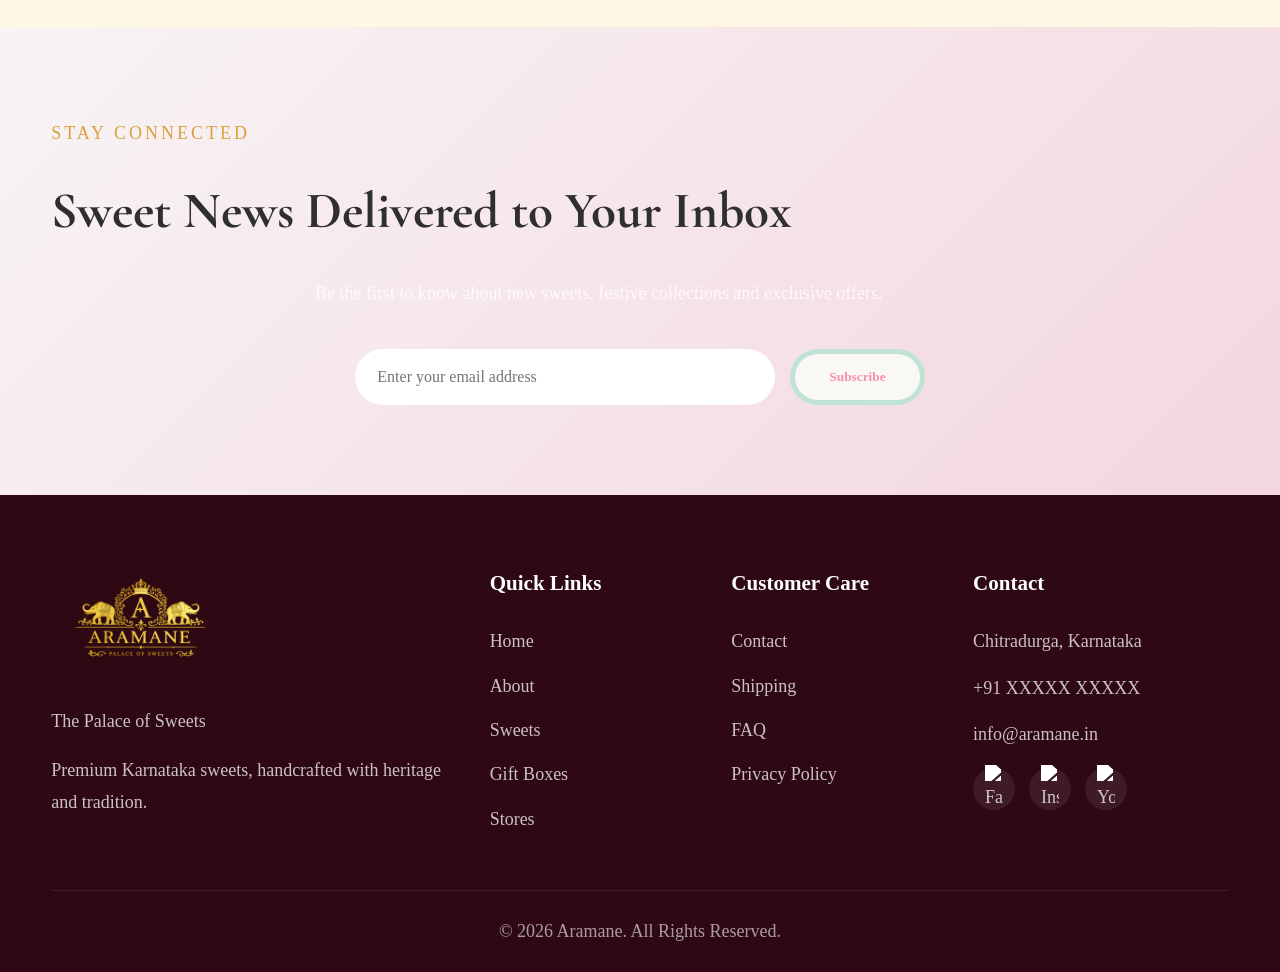
==== commit ed7057b7: "padding change" ====
--- a/index.html
+++ b/index.html
@@ -594,7 +594,7 @@
 
 <div class="categories__grid">
 
-<a href="#" class="category">
+<a href="#" class="category" id="Sweets">
 
 <img
 src="assets/images/kaju-katli.png"
@@ -614,7 +614,7 @@
 
 </a>
 
-<a href="#" class="category">
+<a href="#" class="category" id="Snacks">
 
 <img
 src="assets/images/snacks.png"
@@ -634,7 +634,7 @@
 
 </a>
 
-<a href="#" class="category">
+<a href="#" class="category" id="Giftboxes">
 
 <img
 src="assets/images/gifts.png"
@@ -654,7 +654,7 @@
 
 </a>
 
-<a href="#" class="category">
+<a href="#" class="category" id="Bakery">
 
 <img
 src="assets/images/Bakery.png"
@@ -686,7 +686,7 @@
 
 <section class="about">
 
-<div class="container">
+<div class="container" id="About">
 
 <div class="about__wrapper">
 
@@ -836,6 +836,7 @@
                         <h4>Locations</h4>
 
                         <p>
+                            Bengaluru<br>
                             Chitradurga<br>
                             Davanagere<br>
                             Hospete
@@ -871,9 +872,9 @@
 
             <div class="stores__image">
 
-                <img
+               <!-- <img
                 src="assets/images/store-front.webp"
-                alt="Aramane Store">
+                alt="Aramane Store">-->
 
             </div>
 
@@ -1220,17 +1221,17 @@
 
             <li><a href="#">Home</a></li>
 
-            <li><a href="#">Sweets</a></li>
-
-            <li><a href="#">Bakery</a></li>
-
-            <li><a href="#">Gift Boxes</a></li>
-
-            <li><a href="#">Stores</a></li>
-
-            <li><a href="#">About</a></li>
-
-            <li><a href="#">Contact</a></li>
+            <li><a href="#Sweets">Sweets</a></li>
+
+            <li><a href="#Bakery">Bakery</a></li>
+
+            <li><a href="#GiftBoxes">Gift Boxes</a></li>
+
+            <li><a href="#Stores">Stores</a></li>
+
+            <li><a href="#About">About</a></li>
+
+            <li><a href="#Contact">Contact</a></li>
 
         </ul>
 
--- a/css/styledeskmbcombinedwhite.css
+++ b/css/styledeskmbcombinedwhite.css
@@ -21,7 +21,7 @@
 }
 
 body{
-    background:#FAF8F3;
+    background:#ffffff;
     color:#2f2f2f;
     overflow-x:hidden;
     font-family:"Lora",serif;
@@ -531,12 +531,13 @@
 
 .hero h1{
 
+padding:70px 0px;
     
-font-size:6rem;
+font-size:3.5rem;
 
 line-height:.95;
 
-max-width:500px;
+max-width:300px;
 
 color:#e60914;
 
@@ -556,7 +557,7 @@
 }
 .hero p{
 
-font-size:2.1rem;
+font-size:1.1rem;
 
 color:#aa3c1a;
 
@@ -791,7 +792,7 @@
 
 section{
 
-padding:10px 0;
+padding:20px 0;
 
 }
 
@@ -802,15 +803,15 @@
 }
 
 .hero h1{
-    gap:100px;
-    font-size:2rem;
+    padding:0px 0px;
+    font-size:3.2rem;
     line-height:.92;
     max-width:300px;
 }
 .hero__buttons{
     flex-direction:column;
     width:220px;
-    gap:24px;
+    gap:14px;
 }
 
 .hero__buttons .btn{
@@ -1777,9 +1778,13 @@
 
 .mobile-menu a{
 
-    color:#fff;
+    color:hsl(318, 100%, 76%);
     font-size:1.05rem;
     transition:.3s;
+    font-weight: 200;
+   /* font-family: 'Urbanist', 'Lucida Sans', 'Lucida Sans Regular', 'Lucida Grande', 'Lucida Sans Unicode', Geneva, Verdana, sans-serif;
+*/ 
+font-family: 'Lucida Sans Regular', Verdana, sans-serif;
 
 }
 
